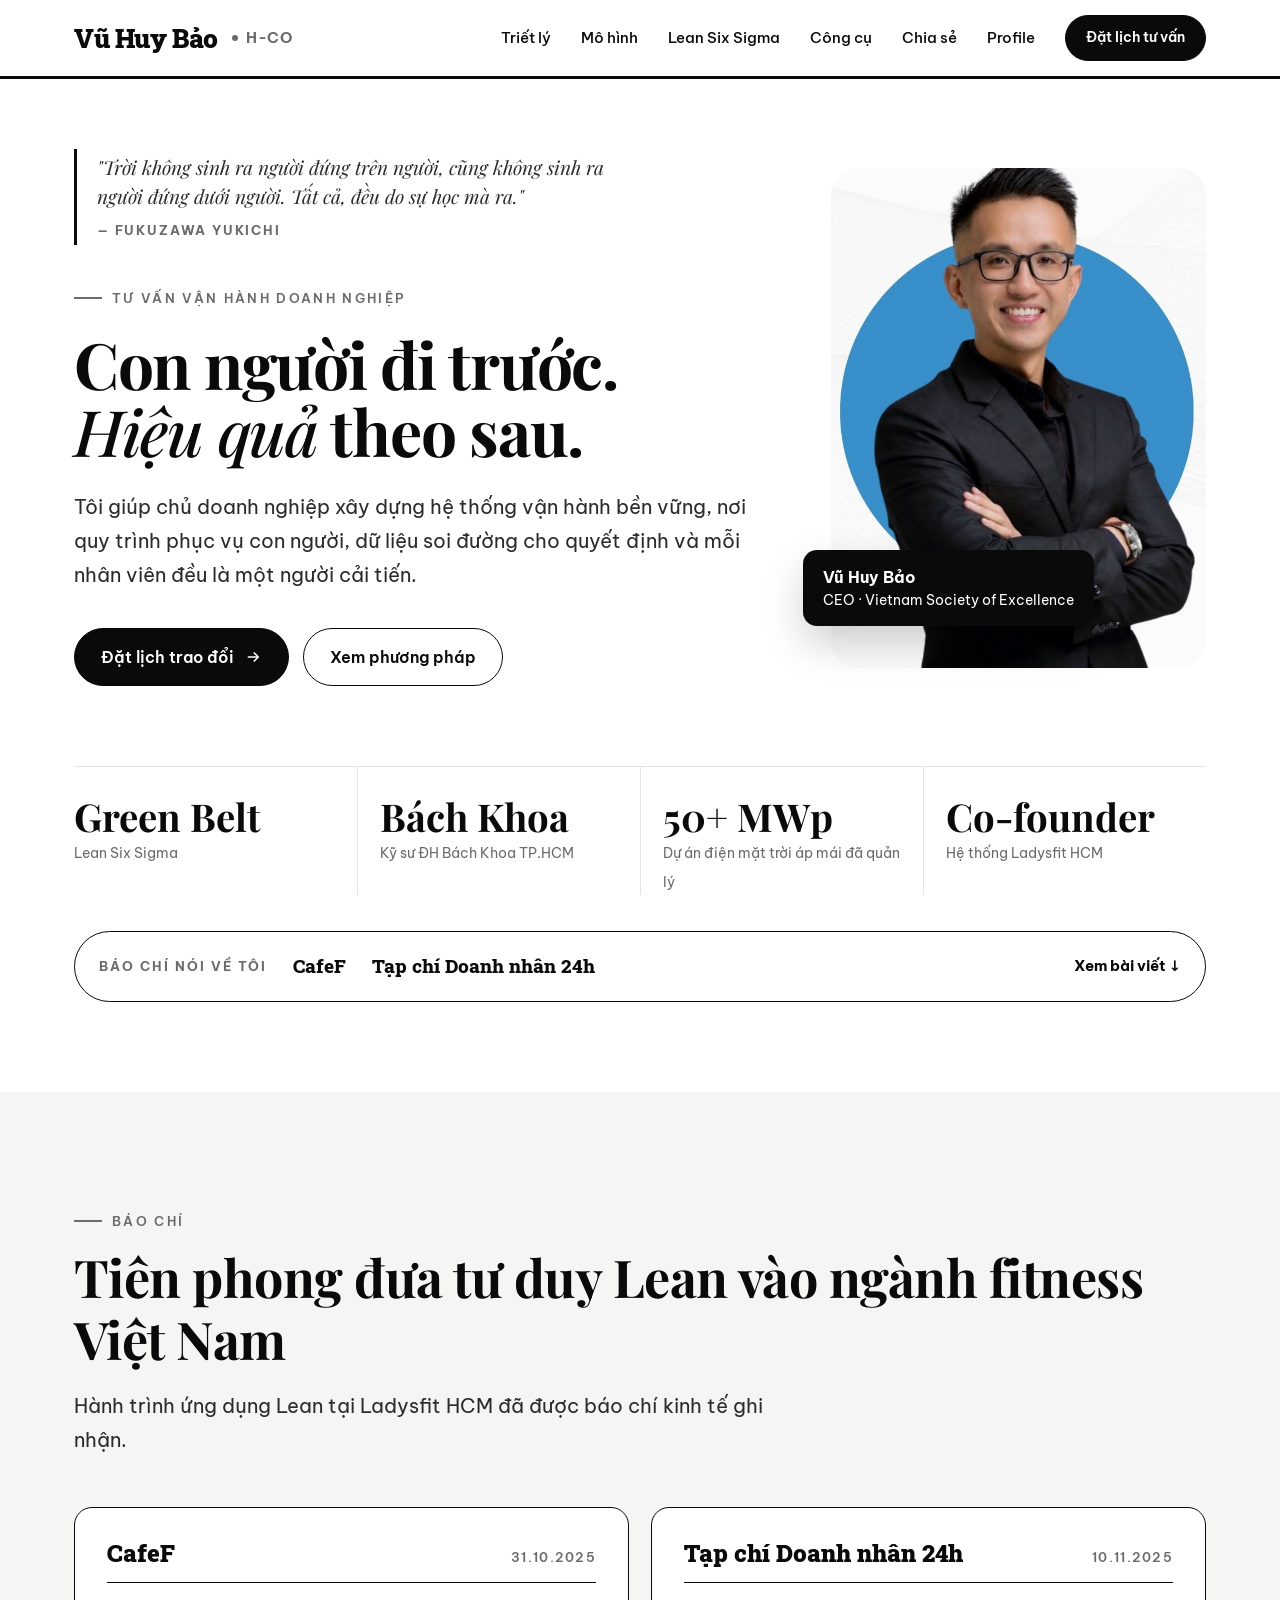
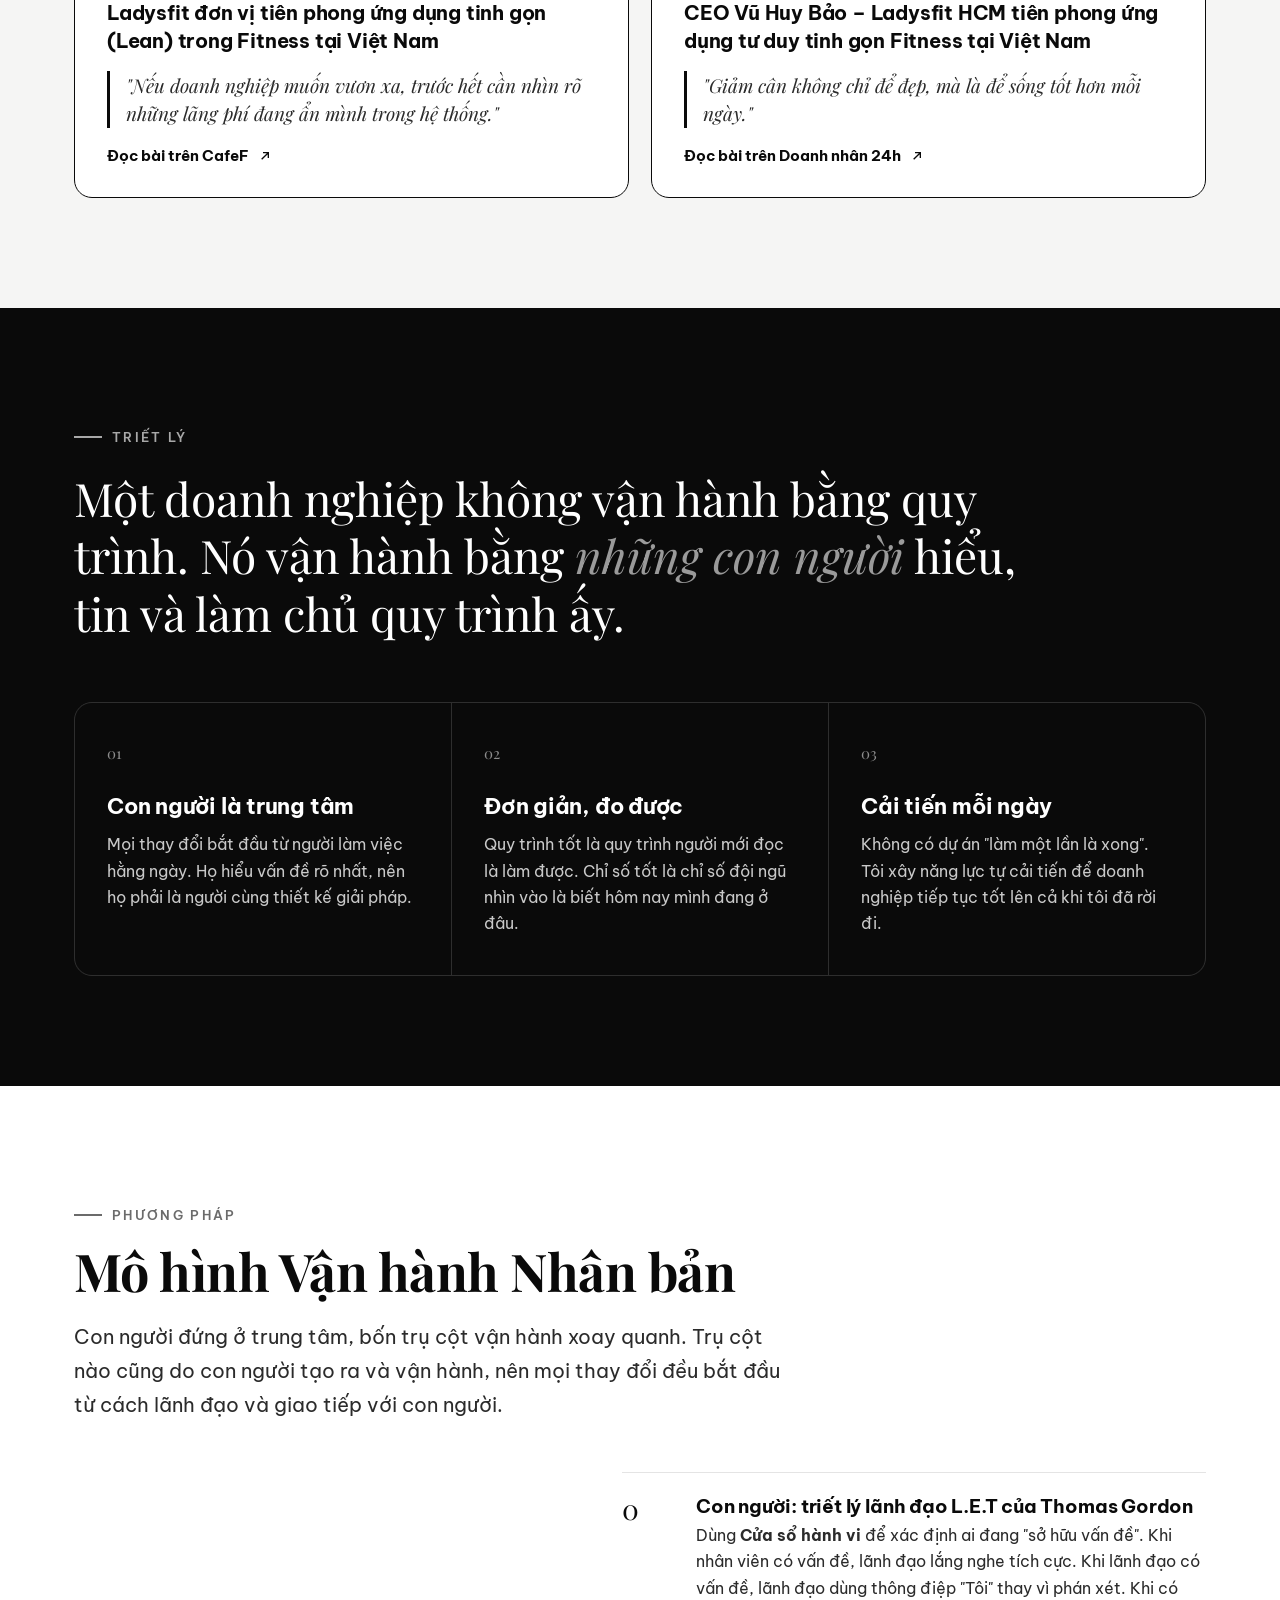
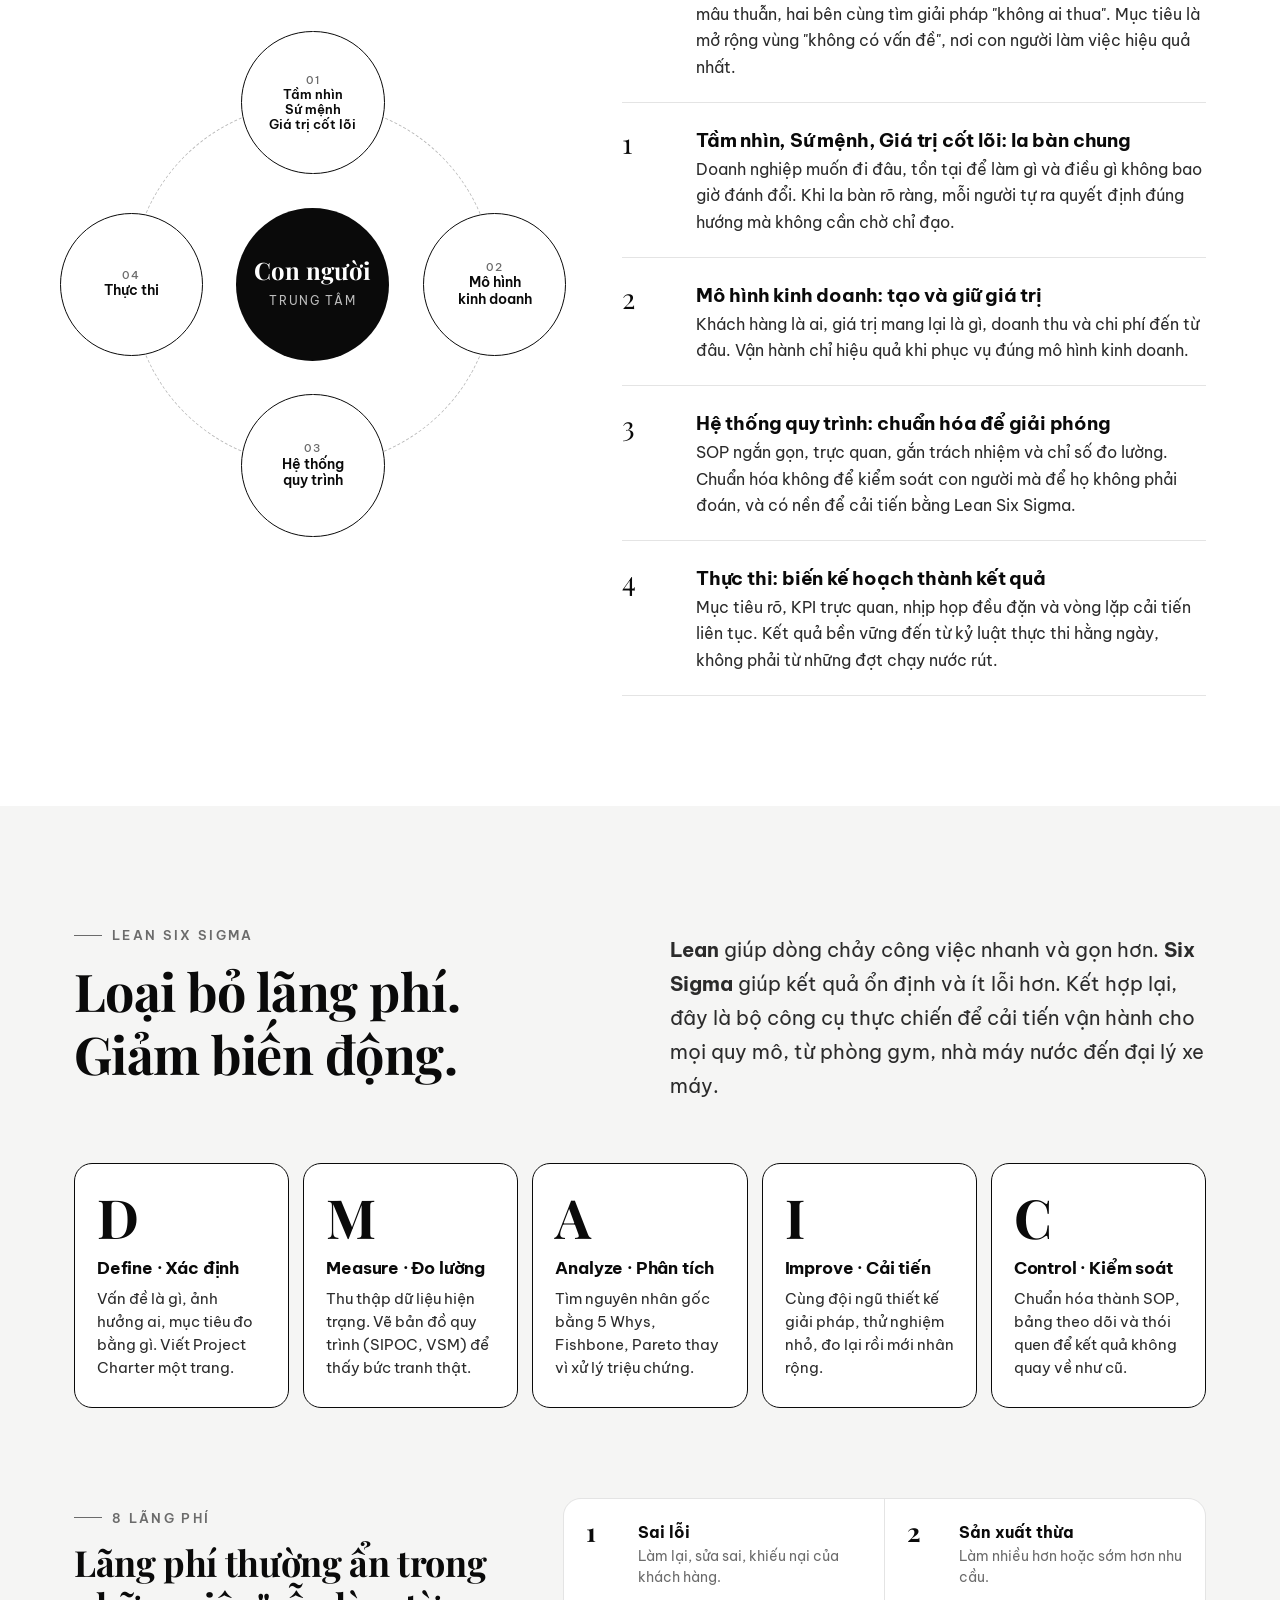
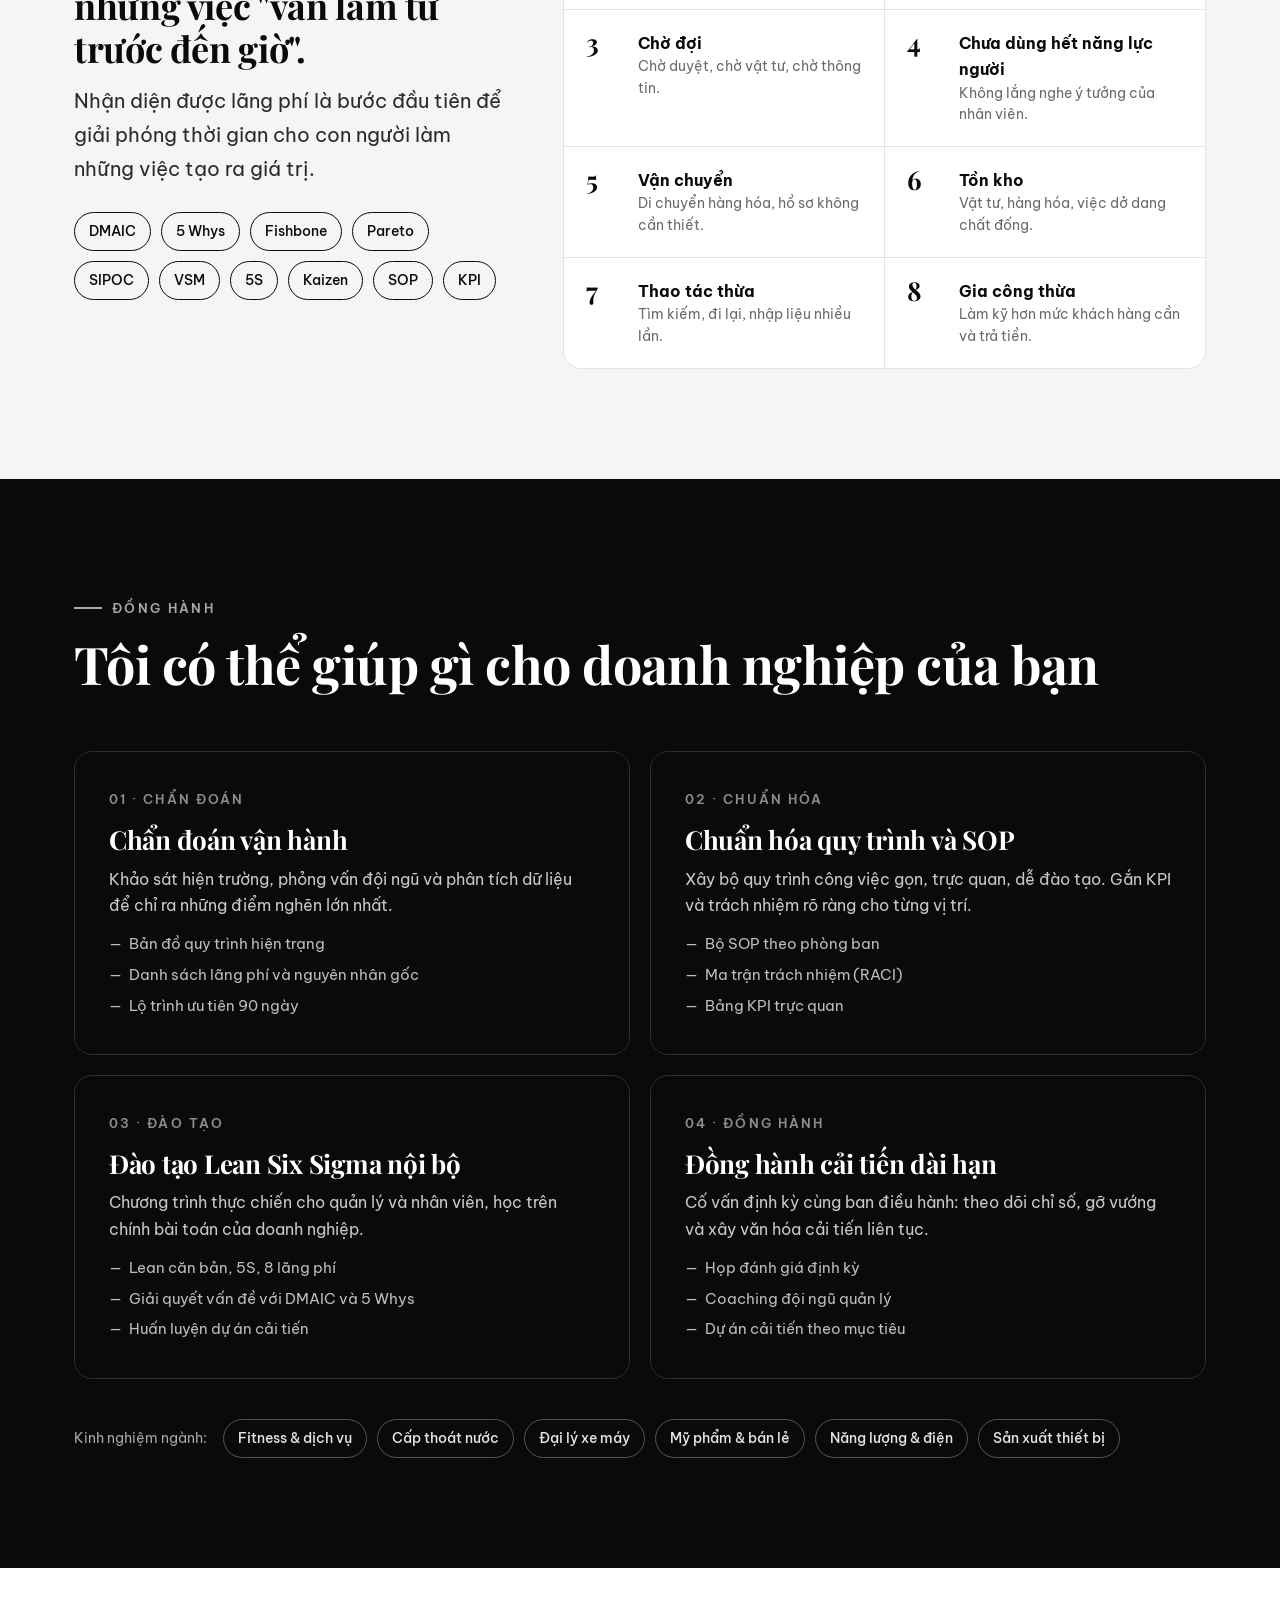
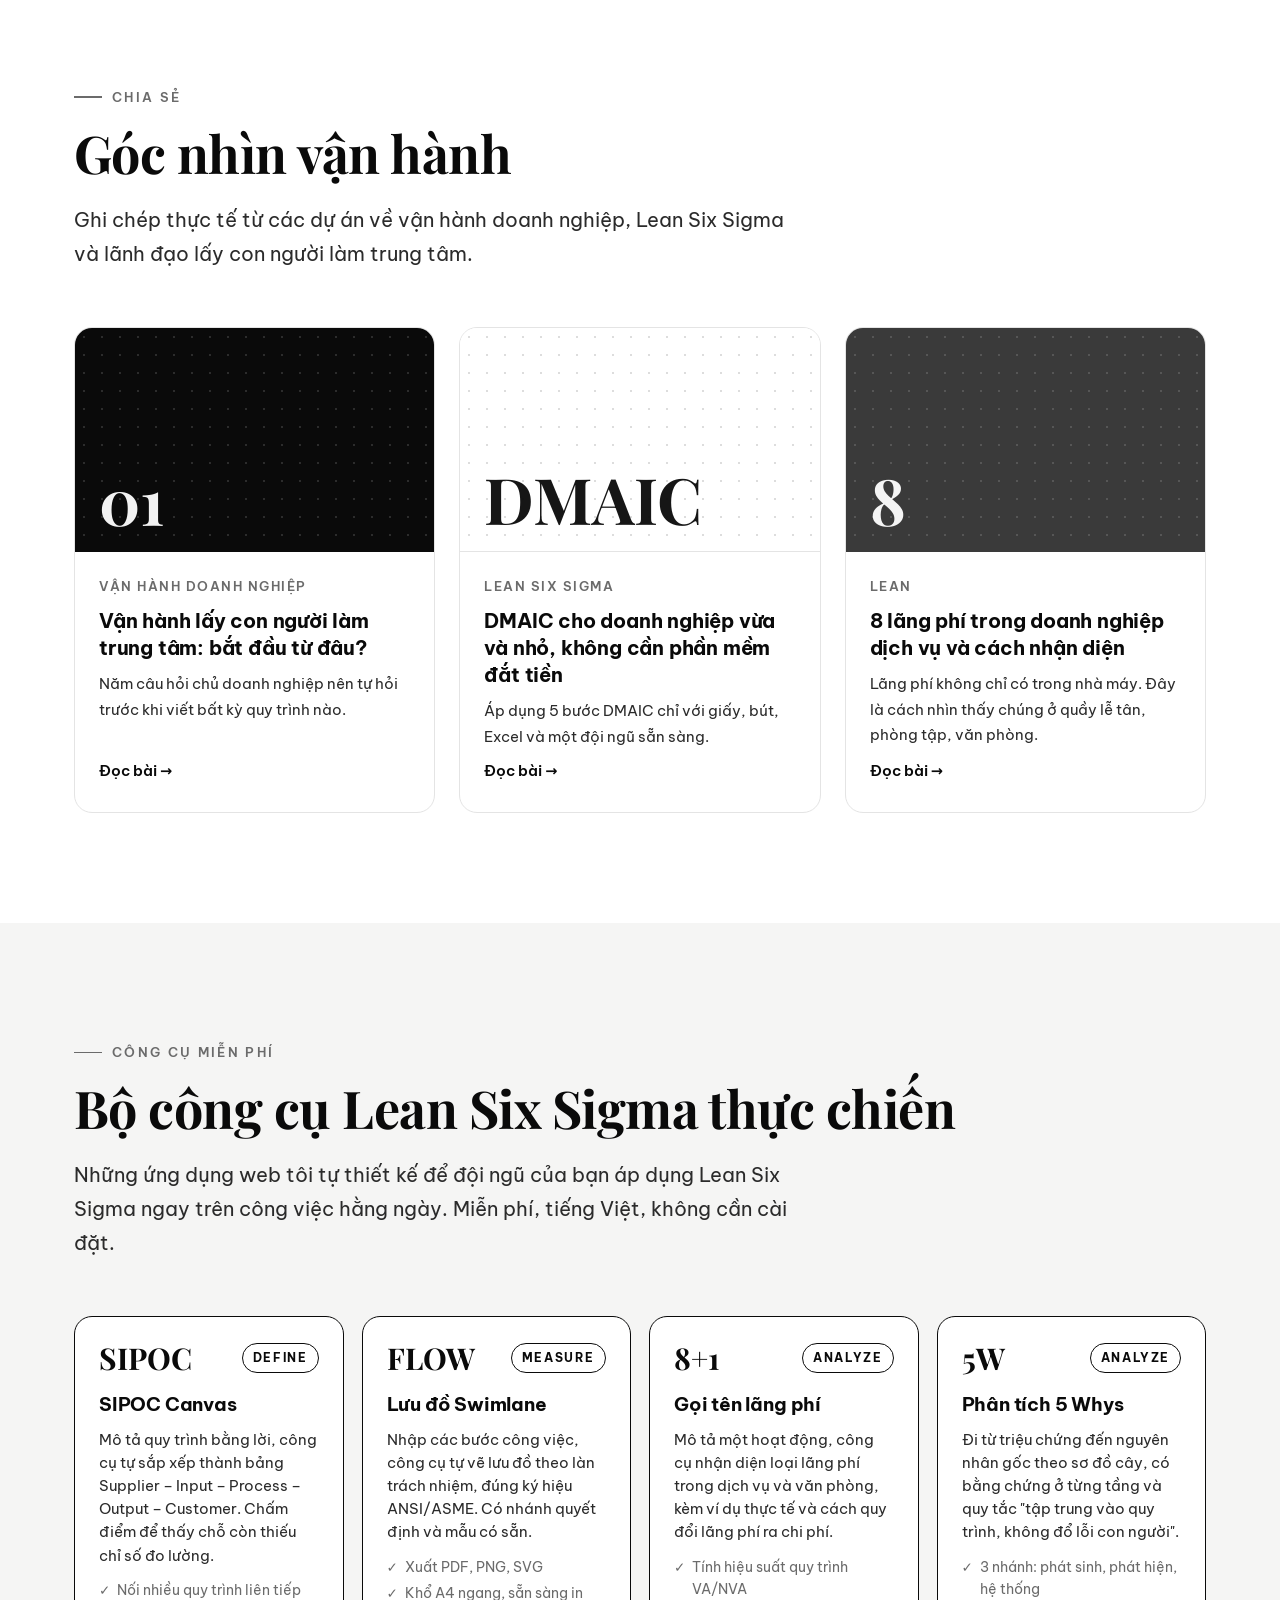
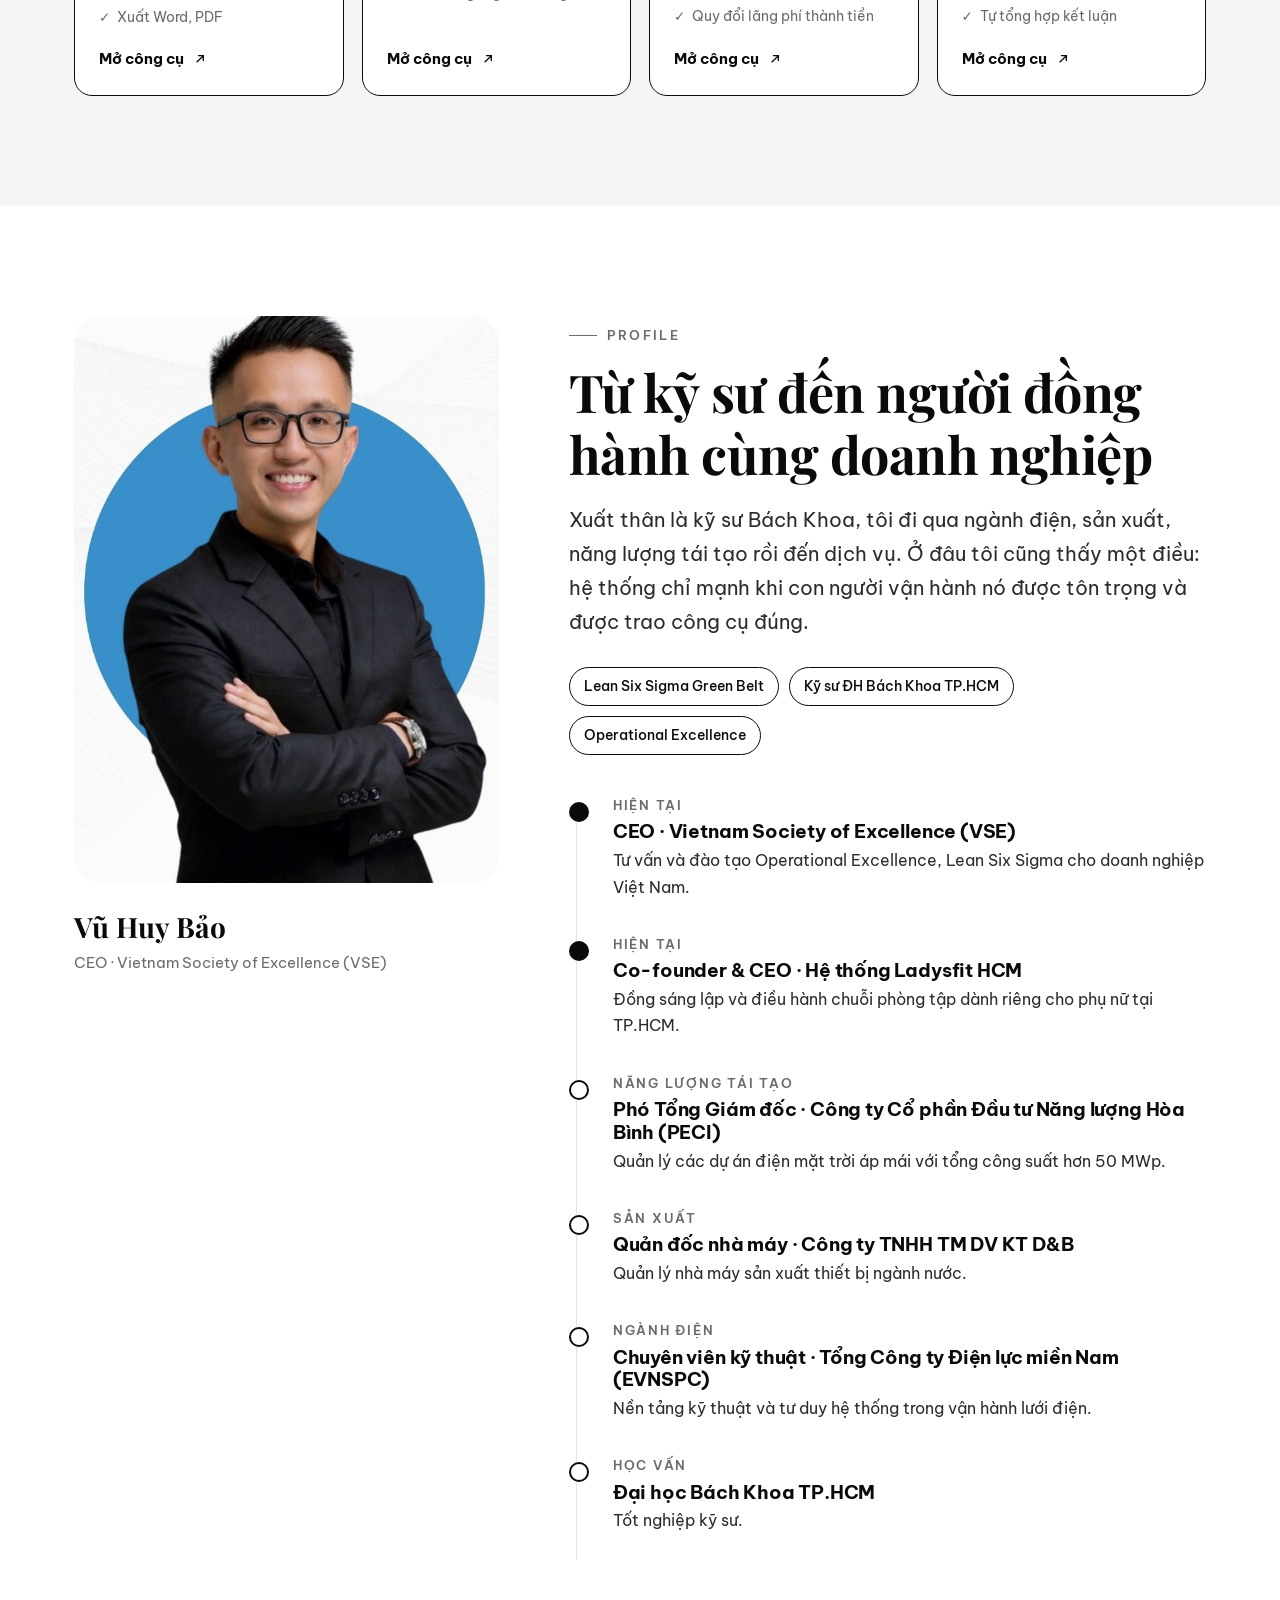
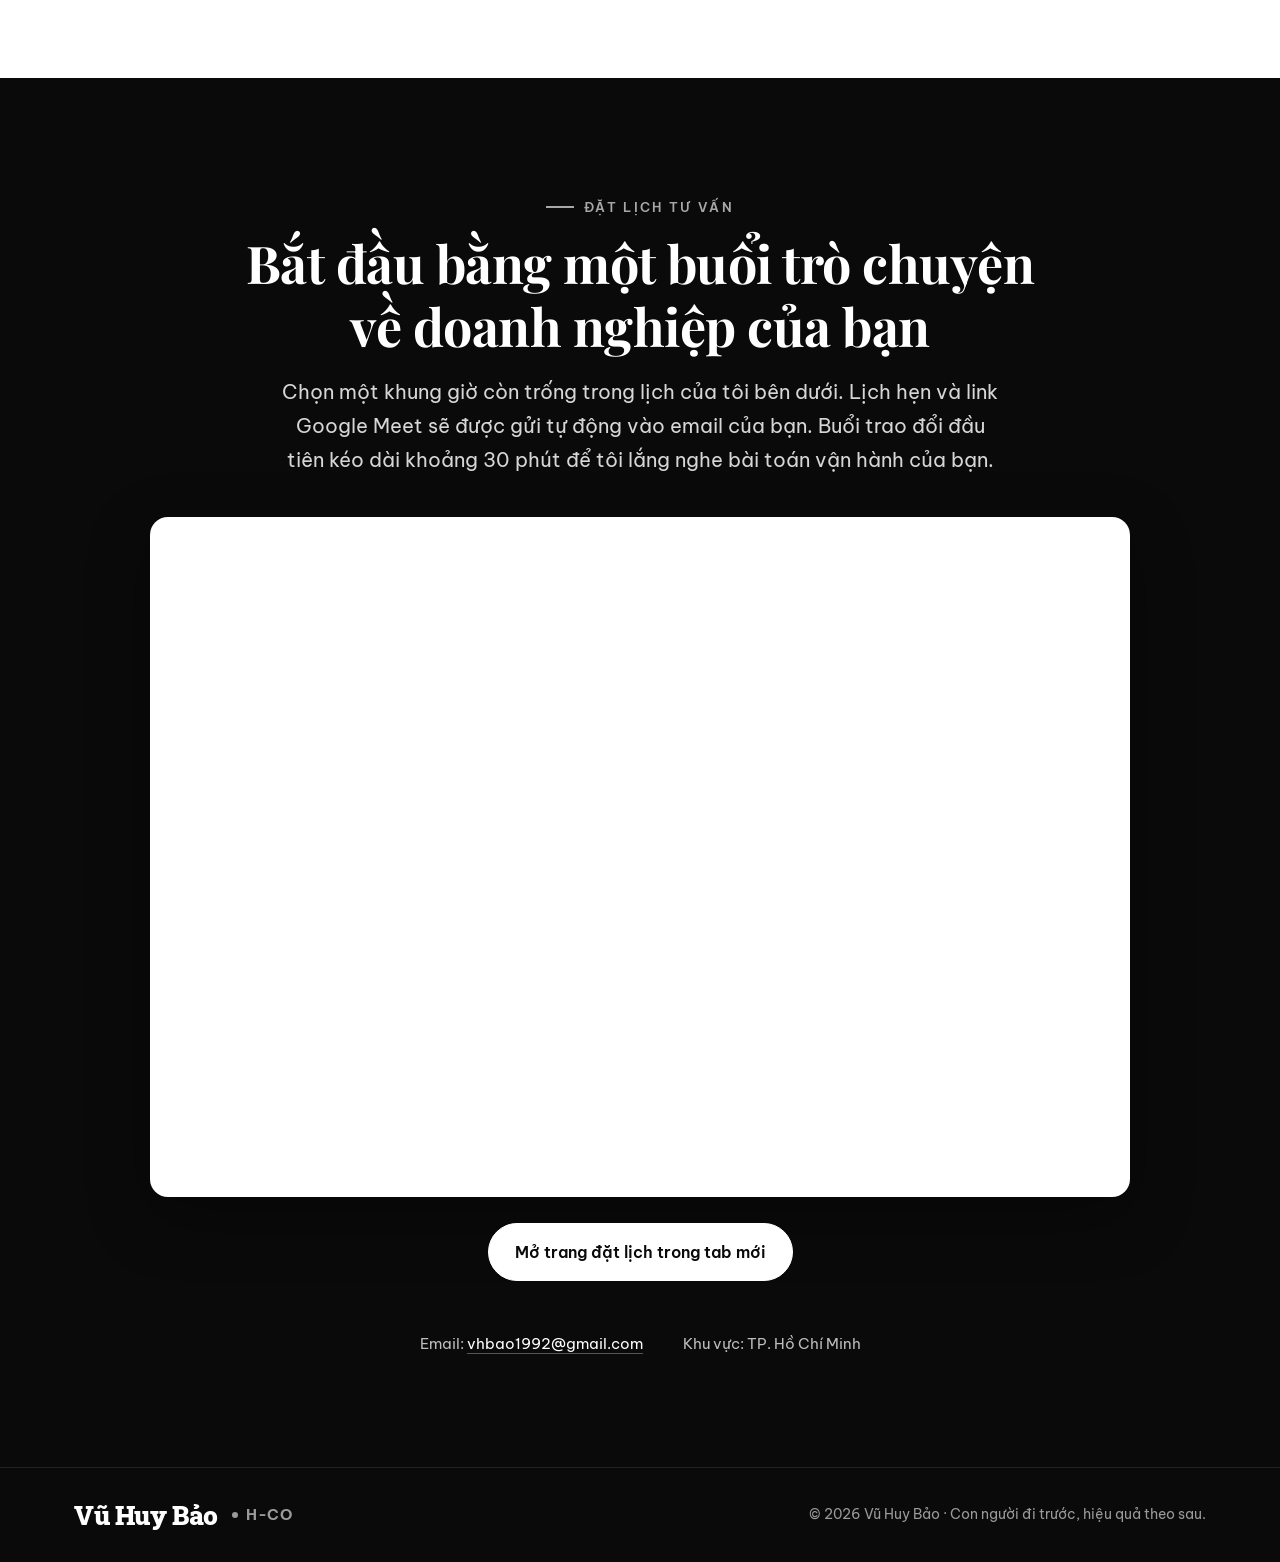
==== index.html @ 47271a7e "Add files via upload" ====
<!doctype html>
<html lang="vi">
<head>
<meta charset="utf-8">
<meta name="viewport" content="width=device-width, initial-scale=1">
<title>Vũ Huy Bảo · Tư vấn Vận hành Doanh nghiệp lấy Con người làm Trung tâm</title>
<meta name="description" content="Vũ Huy Bảo — chuyên gia tư vấn vận hành doanh nghiệp, Lean Six Sigma Green Belt, CEO Vietnam Society of Excellence. Vận hành lấy con người làm trung tâm.">
<link rel="canonical" href="https://vuhuybao.com/">
<meta property="og:type" content="website">
<meta property="og:title" content="Vũ Huy Bảo · Con người đi trước, hiệu quả theo sau">
<meta property="og:description" content="Tư vấn vận hành doanh nghiệp lấy con người làm trung tâm · Lean Six Sigma.">
<meta property="og:url" content="https://vuhuybao.com/">
<meta property="og:image" content="https://vuhuybao.com/assets/img/og-image.jpg">
<meta name="theme-color" content="#0a0a0a">
<link rel="icon" href="favicon.ico?v=3" sizes="any">
<link rel="icon" type="image/png" sizes="32x32" href="assets/img/favicon-32.png?v=3">
<link rel="apple-touch-icon" href="assets/img/apple-touch-icon.png">
<link rel="manifest" href="site.webmanifest">
<link rel="preconnect" href="https://fonts.googleapis.com">
<link rel="preconnect" href="https://fonts.gstatic.com" crossorigin>
<link href="https://fonts.googleapis.com/css2?family=Be+Vietnam+Pro:wght@400;500;600;700&family=Roboto+Slab:wght@800;900&family=Playfair+Display:ital,wght@0,500;0,700;1,500&display=swap" rel="stylesheet">
<link rel="stylesheet" href="assets/css/style.css?v=20260929b">
<script type="application/ld+json">
{"@context":"https://schema.org","@type":"Person","name":"Vũ Huy Bảo","url":"https://vuhuybao.com/","image":"https://vuhuybao.com/assets/img/portrait.jpg","jobTitle":"Chuyên gia tư vấn vận hành doanh nghiệp","worksFor":{"@type":"Organization","name":"Vietnam Society of Excellence"},"alumniOf":"Đại học Bách Khoa TP.HCM","address":{"@type":"PostalAddress","addressLocality":"TP. Hồ Chí Minh","addressCountry":"VN"}}
</script>
</head>
<body>

<header class="header" id="top">
  <div class="container nav">
    <a href="#top" class="brand" aria-label="Về đầu trang">
      <span class="wm">Vũ Huy Bảo</span><span class="wm-tag">H-CO</span>
    </a>
    <button class="burger" aria-label="Mở menu" aria-expanded="false"><span></span><span></span><span></span></button>
    <ul class="menu">
      <li><a href="#triet-ly">Triết lý</a></li>
      <li><a href="#mo-hinh">Mô hình</a></li>
      <li><a href="#lean-six-sigma">Lean Six Sigma</a></li>
      <li><a href="#cong-cu">Công cụ</a></li>
      <li><a href="#chia-se">Chia sẻ</a></li>
      <li><a href="#profile">Profile</a></li>
      <li><a href="#lien-he" class="btn btn-dark">Đặt lịch tư vấn</a></li>
    </ul>
  </div>
</header>

<main>
<!-- HERO -->
<section class="hero">
  <div class="container">
    <div class="hero-grid">
      <div class="reveal">
        <figure class="epigraph">
          <blockquote>"Trời không sinh ra người đứng trên người, cũng không sinh ra người đứng dưới người. Tất cả, đều do sự học mà ra."</blockquote>
          <figcaption>Fukuzawa Yukichi</figcaption>
        </figure>
        <span class="eyebrow">Tư vấn vận hành doanh nghiệp</span>
        <h1><span class="nw">Con người đi trước.</span><br><em>Hiệu quả</em> theo sau.</h1>
        <p class="lead">Tôi giúp chủ doanh nghiệp xây dựng hệ thống vận hành bền vững, nơi quy trình phục vụ con người, dữ liệu soi đường cho quyết định và mỗi nhân viên đều là một người cải tiến.</p>
        <div class="hero-cta">
          <a href="#lien-he" class="btn btn-dark">Đặt lịch trao đổi
            <svg width="16" height="16" viewBox="0 0 24 24" fill="none" stroke="currentColor" stroke-width="2"><path d="M5 12h14M13 6l6 6-6 6"/></svg></a>
          <a href="#mo-hinh" class="btn btn-ghost">Xem phương pháp</a>
        </div>
      </div>
      <div class="hero-photo reveal">
        <div class="frame"><img src="assets/img/portrait.jpg" alt="Chân dung Vũ Huy Bảo" width="666" height="887"></div>
        <div class="tag"><b>Vũ Huy Bảo</b>CEO · Vietnam Society of Excellence</div>
      </div>
    </div>
    <div class="stats reveal">
      <div class="stat"><b>Green Belt</b><span>Lean Six Sigma</span></div>
      <div class="stat"><b>Bách Khoa</b><span>Kỹ sư ĐH Bách Khoa TP.HCM</span></div>
      <div class="stat"><b>50+ MWp</b><span>Dự án điện mặt trời áp mái đã quản lý</span></div>
      <div class="stat"><b>Co-founder</b><span>Hệ thống Ladysfit HCM</span></div>
    </div>
    <a class="press-strip reveal" href="#bao-chi">
      <span class="ps-label">Báo chí nói về tôi</span>
      <span class="ps-name">CafeF</span>
      <span class="ps-name">Tạp chí Doanh nhân 24h</span>
      <span class="ps-go">Xem bài viết ↓</span>
    </a>
  </div>
</section>

<!-- PRESS -->
<section class="press" id="bao-chi">
  <div class="container">
    <span class="eyebrow reveal">Báo chí</span>
    <h2 class="title reveal">Tiên phong đưa tư duy Lean vào ngành fitness Việt Nam</h2>
    <p class="lead reveal">Hành trình ứng dụng Lean tại Ladysfit HCM đã được báo chí kinh tế ghi nhận.</p>
    <div class="press-grid">
      <a class="press-card reveal" href="https://cafef.vn/ladysfit-don-vi-tien-phong-ung-dung-tinh-gon-lean-trong-fitness-tai-viet-nam-188251030165052215.chn" target="_blank" rel="noopener">
        <div class="pc-head"><span class="pc-outlet">CafeF</span><span class="pc-date">31.10.2025</span></div>
        <h3>Ladysfit đơn vị tiên phong ứng dụng tinh gọn (Lean) trong Fitness tại Việt Nam</h3>
        <blockquote>"Nếu doanh nghiệp muốn vươn xa, trước hết cần nhìn rõ những lãng phí đang ẩn mình trong hệ thống."</blockquote>
        <span class="pc-go">Đọc bài trên CafeF <svg width="16" height="16" viewBox="0 0 24 24" fill="none" stroke="currentColor" stroke-width="2"><path d="M7 17L17 7M9 7h8v8"/></svg></span>
      </a>
      <a class="press-card reveal" href="https://tapchidoanhnhan24h.com/ceo-vu-huy-bao-ladysfit-hcm-tien-phong-ung-dung-tu-duy-tinh-gon-fitness-tai-viet-nam/" target="_blank" rel="noopener">
        <div class="pc-head"><span class="pc-outlet">Tạp chí Doanh nhân 24h</span><span class="pc-date">10.11.2025</span></div>
        <h3>CEO Vũ Huy Bảo – Ladysfit HCM tiên phong ứng dụng tư duy tinh gọn Fitness tại Việt Nam</h3>
        <blockquote>"Giảm cân không chỉ để đẹp, mà là để sống tốt hơn mỗi ngày."</blockquote>
        <span class="pc-go">Đọc bài trên Doanh nhân 24h <svg width="16" height="16" viewBox="0 0 24 24" fill="none" stroke="currentColor" stroke-width="2"><path d="M7 17L17 7M9 7h8v8"/></svg></span>
      </a>
    </div>
  </div>
</section>

<!-- PHILOSOPHY -->
<section class="section-dark" id="triet-ly">
  <div class="container">
    <span class="eyebrow reveal">Triết lý</span>
    <p class="quote reveal">Một doanh nghiệp không vận hành bằng quy trình. Nó vận hành bằng <em>những con người</em> hiểu, tin và làm chủ quy trình ấy.</p>
    <div class="pillars3">
      <div class="p reveal">
        <div class="num">01</div>
        <h3>Con người là trung tâm</h3>
        <p>Mọi thay đổi bắt đầu từ người làm việc hằng ngày. Họ hiểu vấn đề rõ nhất, nên họ phải là người cùng thiết kế giải pháp.</p>
      </div>
      <div class="p reveal">
        <div class="num">02</div>
        <h3>Đơn giản, đo được</h3>
        <p>Quy trình tốt là quy trình người mới đọc là làm được. Chỉ số tốt là chỉ số đội ngũ nhìn vào là biết hôm nay mình đang ở đâu.</p>
      </div>
      <div class="p reveal">
        <div class="num">03</div>
        <h3>Cải tiến mỗi ngày</h3>
        <p>Không có dự án "làm một lần là xong". Tôi xây năng lực tự cải tiến để doanh nghiệp tiếp tục tốt lên cả khi tôi đã rời đi.</p>
      </div>
    </div>
  </div>
</section>

<!-- MODEL -->
<section id="mo-hinh">
  <div class="container">
    <span class="eyebrow reveal">Phương pháp</span>
    <h2 class="title reveal">Mô hình Vận hành Nhân bản</h2>
    <p class="lead reveal">Con người đứng ở trung tâm, bốn trụ cột vận hành xoay quanh. Trụ cột nào cũng do con người tạo ra và vận hành, nên mọi thay đổi đều bắt đầu từ cách lãnh đạo và giao tiếp với con người.</p>
    <div class="model">
      <div class="model-diagram reveal" aria-hidden="true">
        <div class="ring"></div>
        <div class="core"><b>Con người</b><span>Trung tâm</span></div>
        <div class="node n1"><small>01</small>Tầm nhìn<br>Sứ mệnh<br>Giá trị cốt lõi</div>
        <div class="node n2"><small>02</small>Mô hình<br>kinh doanh</div>
        <div class="node n3"><small>03</small>Hệ thống<br>quy trình</div>
        <div class="node n4"><small>04</small>Thực thi</div>
      </div>
      <ul class="model-list">
        <li class="reveal"><span class="k">0</span><div><h3>Con người: triết lý lãnh đạo L.E.T của Thomas Gordon</h3><p>Dùng <b>Cửa sổ hành vi</b> để xác định ai đang "sở hữu vấn đề". Khi nhân viên có vấn đề, lãnh đạo lắng nghe tích cực. Khi lãnh đạo có vấn đề, lãnh đạo dùng thông điệp "Tôi" thay vì phán xét. Khi có mâu thuẫn, hai bên cùng tìm giải pháp "không ai thua". Mục tiêu là mở rộng vùng "không có vấn đề", nơi con người làm việc hiệu quả nhất.</p></div></li>
        <li class="reveal"><span class="k">1</span><div><h3>Tầm nhìn, Sứ mệnh, Giá trị cốt lõi: la bàn chung</h3><p>Doanh nghiệp muốn đi đâu, tồn tại để làm gì và điều gì không bao giờ đánh đổi. Khi la bàn rõ ràng, mỗi người tự ra quyết định đúng hướng mà không cần chờ chỉ đạo.</p></div></li>
        <li class="reveal"><span class="k">2</span><div><h3>Mô hình kinh doanh: tạo và giữ giá trị</h3><p>Khách hàng là ai, giá trị mang lại là gì, doanh thu và chi phí đến từ đâu. Vận hành chỉ hiệu quả khi phục vụ đúng mô hình kinh doanh.</p></div></li>
        <li class="reveal"><span class="k">3</span><div><h3>Hệ thống quy trình: chuẩn hóa để giải phóng</h3><p>SOP ngắn gọn, trực quan, gắn trách nhiệm và chỉ số đo lường. Chuẩn hóa không để kiểm soát con người mà để họ không phải đoán, và có nền để cải tiến bằng Lean Six Sigma.</p></div></li>
        <li class="reveal"><span class="k">4</span><div><h3>Thực thi: biến kế hoạch thành kết quả</h3><p>Mục tiêu rõ, KPI trực quan, nhịp họp đều đặn và vòng lặp cải tiến liên tục. Kết quả bền vững đến từ kỷ luật thực thi hằng ngày, không phải từ những đợt chạy nước rút.</p></div></li>
      </ul>
    </div>
  </div>
</section>

<!-- LEAN SIX SIGMA -->
<section class="section-soft" id="lean-six-sigma">
  <div class="container">
    <div class="lss-head">
      <div>
        <span class="eyebrow reveal">Lean Six Sigma</span>
        <h2 class="title reveal">Loại bỏ lãng phí.<br>Giảm biến động.</h2>
      </div>
      <p class="lead reveal"><b>Lean</b> giúp dòng chảy công việc nhanh và gọn hơn. <b>Six Sigma</b> giúp kết quả ổn định và ít lỗi hơn. Kết hợp lại, đây là bộ công cụ thực chiến để cải tiến vận hành cho mọi quy mô, từ phòng gym, nhà máy nước đến đại lý xe máy.</p>
    </div>

    <div class="dmaic">
      <div class="step reveal"><div class="letter">D</div><h3>Define · Xác định</h3><p>Vấn đề là gì, ảnh hưởng ai, mục tiêu đo bằng gì. Viết Project Charter một trang.</p></div>
      <div class="step reveal"><div class="letter">M</div><h3>Measure · Đo lường</h3><p>Thu thập dữ liệu hiện trạng. Vẽ bản đồ quy trình (SIPOC, VSM) để thấy bức tranh thật.</p></div>
      <div class="step reveal"><div class="letter">A</div><h3>Analyze · Phân tích</h3><p>Tìm nguyên nhân gốc bằng 5 Whys, Fishbone, Pareto thay vì xử lý triệu chứng.</p></div>
      <div class="step reveal"><div class="letter">I</div><h3>Improve · Cải tiến</h3><p>Cùng đội ngũ thiết kế giải pháp, thử nghiệm nhỏ, đo lại rồi mới nhân rộng.</p></div>
      <div class="step reveal"><div class="letter">C</div><h3>Control · Kiểm soát</h3><p>Chuẩn hóa thành SOP, bảng theo dõi và thói quen để kết quả không quay về như cũ.</p></div>
    </div>

    <div class="wastes-wrap">
      <div class="reveal">
        <span class="eyebrow">8 lãng phí</span>
        <h3 class="sub">Lãng phí thường ẩn trong những việc "vẫn làm từ trước đến giờ".</h3>
        <p class="lead">Nhận diện được lãng phí là bước đầu tiên để giải phóng thời gian cho con người làm những việc tạo ra giá trị.</p>
        <div class="tools">
          <span class="chip">DMAIC</span><span class="chip">5 Whys</span><span class="chip">Fishbone</span><span class="chip">Pareto</span><span class="chip">SIPOC</span><span class="chip">VSM</span><span class="chip">5S</span><span class="chip">Kaizen</span><span class="chip">SOP</span><span class="chip">KPI</span>
        </div>
      </div>
      <div class="wastes reveal">
        <div class="waste"><b>1</b><div><h4>Sai lỗi</h4><p>Làm lại, sửa sai, khiếu nại của khách hàng.</p></div></div>
        <div class="waste"><b>2</b><div><h4>Sản xuất thừa</h4><p>Làm nhiều hơn hoặc sớm hơn nhu cầu.</p></div></div>
        <div class="waste"><b>3</b><div><h4>Chờ đợi</h4><p>Chờ duyệt, chờ vật tư, chờ thông tin.</p></div></div>
        <div class="waste"><b>4</b><div><h4>Chưa dùng hết năng lực người</h4><p>Không lắng nghe ý tưởng của nhân viên.</p></div></div>
        <div class="waste"><b>5</b><div><h4>Vận chuyển</h4><p>Di chuyển hàng hóa, hồ sơ không cần thiết.</p></div></div>
        <div class="waste"><b>6</b><div><h4>Tồn kho</h4><p>Vật tư, hàng hóa, việc dở dang chất đống.</p></div></div>
        <div class="waste"><b>7</b><div><h4>Thao tác thừa</h4><p>Tìm kiếm, đi lại, nhập liệu nhiều lần.</p></div></div>
        <div class="waste"><b>8</b><div><h4>Gia công thừa</h4><p>Làm kỹ hơn mức khách hàng cần và trả tiền.</p></div></div>
      </div>
    </div>
  </div>
</section>

<!-- SERVICES -->
<section class="section-dark" id="dich-vu">
  <div class="container">
    <span class="eyebrow reveal">Đồng hành</span>
    <h2 class="title reveal">Tôi có thể giúp gì cho doanh nghiệp của bạn</h2>
    <div class="services">
      <div class="svc reveal">
        <div class="idx">01 · CHẨN ĐOÁN</div>
        <h3>Chẩn đoán vận hành</h3>
        <p>Khảo sát hiện trường, phỏng vấn đội ngũ và phân tích dữ liệu để chỉ ra những điểm nghẽn lớn nhất.</p>
        <ul><li>Bản đồ quy trình hiện trạng</li><li>Danh sách lãng phí và nguyên nhân gốc</li><li>Lộ trình ưu tiên 90 ngày</li></ul>
      </div>
      <div class="svc reveal">
        <div class="idx">02 · CHUẨN HÓA</div>
        <h3>Chuẩn hóa quy trình và SOP</h3>
        <p>Xây bộ quy trình công việc gọn, trực quan, dễ đào tạo. Gắn KPI và trách nhiệm rõ ràng cho từng vị trí.</p>
        <ul><li>Bộ SOP theo phòng ban</li><li>Ma trận trách nhiệm (RACI)</li><li>Bảng KPI trực quan</li></ul>
      </div>
      <div class="svc reveal">
        <div class="idx">03 · ĐÀO TẠO</div>
        <h3>Đào tạo Lean Six Sigma nội bộ</h3>
        <p>Chương trình thực chiến cho quản lý và nhân viên, học trên chính bài toán của doanh nghiệp.</p>
        <ul><li>Lean căn bản, 5S, 8 lãng phí</li><li>Giải quyết vấn đề với DMAIC và 5 Whys</li><li>Huấn luyện dự án cải tiến</li></ul>
      </div>
      <div class="svc reveal">
        <div class="idx">04 · ĐỒNG HÀNH</div>
        <h3>Đồng hành cải tiến dài hạn</h3>
        <p>Cố vấn định kỳ cùng ban điều hành: theo dõi chỉ số, gỡ vướng và xây văn hóa cải tiến liên tục.</p>
        <ul><li>Họp đánh giá định kỳ</li><li>Coaching đội ngũ quản lý</li><li>Dự án cải tiến theo mục tiêu</li></ul>
      </div>
    </div>
    <div class="industries reveal">
      <span class="label">Kinh nghiệm ngành:</span>
      <span class="chip">Fitness &amp; dịch vụ</span><span class="chip">Cấp thoát nước</span><span class="chip">Đại lý xe máy</span><span class="chip">Mỹ phẩm &amp; bán lẻ</span><span class="chip">Năng lượng &amp; điện</span><span class="chip">Sản xuất thiết bị</span>
    </div>
  </div>
</section>

<!-- ARTICLES -->
<section id="chia-se">
  <div class="container">
    <span class="eyebrow reveal">Chia sẻ</span>
    <h2 class="title reveal">Góc nhìn vận hành</h2>
    <p class="lead reveal">Ghi chép thực tế từ các dự án về vận hành doanh nghiệp, Lean Six Sigma và lãnh đạo lấy con người làm trung tâm.</p>
    <div class="articles">
      <a class="card reveal" href="bai-viet/van-hanh-lay-con-nguoi-lam-trung-tam.html">
        <div class="cover"><div class="pattern"></div><span class="big">01</span></div>
        <div class="body"><span class="meta">Vận hành doanh nghiệp</span><h3>Vận hành lấy con người làm trung tâm: bắt đầu từ đâu?</h3><p>Năm câu hỏi chủ doanh nghiệp nên tự hỏi trước khi viết bất kỳ quy trình nào.</p><span class="more">Đọc bài →</span></div>
      </a>
      <a class="card reveal" href="bai-viet/dmaic-cho-doanh-nghiep-vua-va-nho.html">
        <div class="cover alt"><div class="pattern"></div><span class="big">DMAIC</span></div>
        <div class="body"><span class="meta">Lean Six Sigma</span><h3>DMAIC cho doanh nghiệp vừa và nhỏ, không cần phần mềm đắt tiền</h3><p>Áp dụng 5 bước DMAIC chỉ với giấy, bút, Excel và một đội ngũ sẵn sàng.</p><span class="more">Đọc bài →</span></div>
      </a>
      <a class="card reveal" href="bai-viet/8-lang-phi-trong-doanh-nghiep-dich-vu.html">
        <div class="cover mid"><div class="pattern"></div><span class="big">8</span></div>
        <div class="body"><span class="meta">Lean</span><h3>8 lãng phí trong doanh nghiệp dịch vụ và cách nhận diện</h3><p>Lãng phí không chỉ có trong nhà máy. Đây là cách nhìn thấy chúng ở quầy lễ tân, phòng tập, văn phòng.</p><span class="more">Đọc bài →</span></div>
      </a>
    </div>
  </div>
</section>

<!-- TOOLS -->
<section class="section-soft" id="cong-cu">
  <div class="container">
    <span class="eyebrow reveal">Công cụ miễn phí</span>
    <h2 class="title reveal">Bộ công cụ Lean Six Sigma thực chiến</h2>
    <p class="lead reveal">Những ứng dụng web tôi tự thiết kế để đội ngũ của bạn áp dụng Lean Six Sigma ngay trên công việc hằng ngày. Miễn phí, tiếng Việt, không cần cài đặt.</p>
    <div class="tools-grid">
      <a class="tool reveal" href="https://sipoctool.netlify.app/" target="_blank" rel="noopener">
        <div class="tool-top"><span class="tool-code">SIPOC</span><span class="tool-phase">Define</span></div>
        <h3>SIPOC Canvas</h3>
        <p>Mô tả quy trình bằng lời, công cụ tự sắp xếp thành bảng Supplier – Input – Process – Output – Customer. Chấm điểm để thấy chỗ còn thiếu chỉ số đo lường.</p>
        <ul><li>Nối nhiều quy trình liên tiếp</li><li>Xuất Word, PDF</li></ul>
        <span class="tool-go">Mở công cụ <svg width="16" height="16" viewBox="0 0 24 24" fill="none" stroke="currentColor" stroke-width="2"><path d="M7 17L17 7M9 7h8v8"/></svg></span>
      </a>
      <a class="tool reveal" href="https://ladysfitprocessbuilder.netlify.app/" target="_blank" rel="noopener">
        <div class="tool-top"><span class="tool-code">FLOW</span><span class="tool-phase">Measure</span></div>
        <h3>Lưu đồ Swimlane</h3>
        <p>Nhập các bước công việc, công cụ tự vẽ lưu đồ theo làn trách nhiệm, đúng ký hiệu ANSI/ASME. Có nhánh quyết định và mẫu có sẵn.</p>
        <ul><li>Xuất PDF, PNG, SVG</li><li>Khổ A4 ngang, sẵn sàng in</li></ul>
        <span class="tool-go">Mở công cụ <svg width="16" height="16" viewBox="0 0 24 24" fill="none" stroke="currentColor" stroke-width="2"><path d="M7 17L17 7M9 7h8v8"/></svg></span>
      </a>
      <a class="tool reveal" href="https://8wastesdefine.netlify.app/" target="_blank" rel="noopener">
        <div class="tool-top"><span class="tool-code">8+1</span><span class="tool-phase">Analyze</span></div>
        <h3>Gọi tên lãng phí</h3>
        <p>Mô tả một hoạt động, công cụ nhận diện loại lãng phí trong dịch vụ và văn phòng, kèm ví dụ thực tế và cách quy đổi lãng phí ra chi phí.</p>
        <ul><li>Tính hiệu suất quy trình VA/NVA</li><li>Quy đổi lãng phí thành tiền</li></ul>
        <span class="tool-go">Mở công cụ <svg width="16" height="16" viewBox="0 0 24 24" fill="none" stroke="currentColor" stroke-width="2"><path d="M7 17L17 7M9 7h8v8"/></svg></span>
      </a>
      <a class="tool reveal" href="https://rootcause5whys.netlify.app/" target="_blank" rel="noopener">
        <div class="tool-top"><span class="tool-code">5W</span><span class="tool-phase">Analyze</span></div>
        <h3>Phân tích 5 Whys</h3>
        <p>Đi từ triệu chứng đến nguyên nhân gốc theo sơ đồ cây, có bằng chứng ở từng tầng và quy tắc "tập trung vào quy trình, không đổ lỗi con người".</p>
        <ul><li>3 nhánh: phát sinh, phát hiện, hệ thống</li><li>Tự tổng hợp kết luận</li></ul>
        <span class="tool-go">Mở công cụ <svg width="16" height="16" viewBox="0 0 24 24" fill="none" stroke="currentColor" stroke-width="2"><path d="M7 17L17 7M9 7h8v8"/></svg></span>
      </a>
    </div>
  </div>
</section>

<!-- PROFILE -->
<section id="profile">
  <div class="container profile">
    <div class="profile-photo reveal">
      <div class="frame"><img src="assets/img/portrait.jpg" alt="Vũ Huy Bảo" loading="lazy" width="666" height="887"></div>
      <div class="name">Vũ Huy Bảo</div>
      <div class="role">CEO · Vietnam Society of Excellence (VSE)</div>
    </div>
    <div>
      <span class="eyebrow reveal">Profile</span>
      <h2 class="title reveal">Từ kỹ sư đến người đồng hành cùng doanh nghiệp</h2>
      <p class="lead reveal">Xuất thân là kỹ sư Bách Khoa, tôi đi qua ngành điện, sản xuất, năng lượng tái tạo rồi đến dịch vụ. Ở đâu tôi cũng thấy một điều: hệ thống chỉ mạnh khi con người vận hành nó được tôn trọng và được trao công cụ đúng.</p>
      <div class="creds reveal">
        <span class="chip">Lean Six Sigma Green Belt</span>
        <span class="chip">Kỹ sư ĐH Bách Khoa TP.HCM</span>
        <span class="chip">Operational Excellence</span>
      </div>
      <ul class="timeline">
        <li class="now reveal"><div class="when">Hiện tại</div><h3>CEO · Vietnam Society of Excellence (VSE)</h3><p>Tư vấn và đào tạo Operational Excellence, Lean Six Sigma cho doanh nghiệp Việt Nam.</p></li>
        <li class="now reveal"><div class="when">Hiện tại</div><h3>Co-founder &amp; CEO · Hệ thống Ladysfit HCM</h3><p>Đồng sáng lập và điều hành chuỗi phòng tập dành riêng cho phụ nữ tại TP.HCM.</p></li>
        <li class="reveal"><div class="when">Năng lượng tái tạo</div><h3>Phó Tổng Giám đốc · Công ty Cổ phần Đầu tư Năng lượng Hòa Bình (PECI)</h3><p>Quản lý các dự án điện mặt trời áp mái với tổng công suất hơn 50 MWp.</p></li>
        <li class="reveal"><div class="when">Sản xuất</div><h3>Quản đốc nhà máy · Công ty TNHH TM DV KT D&amp;B</h3><p>Quản lý nhà máy sản xuất thiết bị ngành nước.</p></li>
        <li class="reveal"><div class="when">Ngành điện</div><h3>Chuyên viên kỹ thuật · Tổng Công ty Điện lực miền Nam (EVNSPC)</h3><p>Nền tảng kỹ thuật và tư duy hệ thống trong vận hành lưới điện.</p></li>
        <li class="reveal"><div class="when">Học vấn</div><h3>Đại học Bách Khoa TP.HCM</h3><p>Tốt nghiệp kỹ sư.</p></li>
      </ul>
    </div>
  </div>
</section>

<!-- CONTACT / BOOKING -->
<section class="section-dark contact" id="lien-he">
  <div class="container">
    <span class="eyebrow reveal">Đặt lịch tư vấn</span>
    <h2 class="title reveal">Bắt đầu bằng một buổi trò chuyện về doanh nghiệp của bạn</h2>
    <p class="lead reveal">Chọn một khung giờ còn trống trong lịch của tôi bên dưới. Lịch hẹn và link Google Meet sẽ được gửi tự động vào email của bạn. Buổi trao đổi đầu tiên kéo dài khoảng 30 phút để tôi lắng nghe bài toán vận hành của bạn.</p>
    <!-- ĐẶT LỊCH: dán link trang đặt lịch Google Calendar của anh vào data-url bên dưới -->
    <div id="booking" class="booking reveal" data-url="https://calendar.app.google/diWMVeTXsTv7qzdZ8">
      <div class="booking-frame"></div>
      <div class="contact-cta">
        <a class="btn btn-light js-book" href="https://calendar.google.com/calendar/render?action=TEMPLATE&amp;text=T%C6%B0+v%E1%BA%A5n+v%E1%BA%ADn+h%C3%A0nh+doanh+nghi%E1%BB%87p+%C2%B7+V%C5%A9+Huy+B%E1%BA%A3o&amp;details=Bu%E1%BB%95i+trao+%C4%91%E1%BB%95i+30+ph%C3%BAt+v%E1%BB%81+b%C3%A0i+to%C3%A1n+v%E1%BA%ADn+h%C3%A0nh+doanh+nghi%E1%BB%87p.%0AVui+l%C3%B2ng+ghi+ng%E1%BA%AFn+g%E1%BB%8Dn+v%E1%BA%A5n+%C4%91%E1%BB%81+b%E1%BA%A1n+%C4%91ang+g%E1%BA%B7p.&amp;add=vhbao1992%40gmail.com&amp;location=Google+Meet" target="_blank" rel="noopener">Đặt lịch tư vấn</a>
      </div>
    </div>
    <div class="contact-info reveal">
      <span>Email: <a href="https://mail.google.com/mail/?view=cm&amp;fs=1&amp;to=vhbao1992@gmail.com&amp;su=%C4%90%E1%BA%B7t%20l%E1%BB%8Bch%20t%C6%B0%20v%E1%BA%A5n%20v%E1%BA%ADn%20h%C3%A0nh" target="_blank" rel="noopener">vhbao1992@gmail.com</a></span>
      <span>Khu vực: TP. Hồ Chí Minh</span>
    </div>
  </div>
</section>
</main>

<footer class="footer">
  <div class="container row">
    <a href="#top" class="brand"><span class="wm">Vũ Huy Bảo</span><span class="wm-tag">H-CO</span></a>
    <span>© <span id="y">2026</span> Vũ Huy Bảo · Con người đi trước, hiệu quả theo sau.</span>
  </div>
</footer>

<script src="assets/js/main.js?v=20260929b"></script>
</body>
</html>
---- assets/css/style.css ----
/* ==========================================================
   vuhuybao.com — Black & White, human-centered
   ========================================================== */
:root{
  --ink:#0a0a0a;
  --ink-2:#2b2b2b;
  --muted:#6b6b6b;
  --line:#e4e4e4;
  --paper:#ffffff;
  --paper-2:#f5f5f4;
  --max:1180px;
  --r:18px;
  --serif:"Playfair Display", Georgia, "Times New Roman", serif;
  --sans:"Be Vietnam Pro", system-ui, -apple-system, "Segoe UI", Roboto, sans-serif;
}
*{box-sizing:border-box;margin:0;padding:0}
html{scroll-behavior:smooth;-webkit-text-size-adjust:100%}
body{font-family:var(--sans);color:var(--ink);background:var(--paper);line-height:1.7;font-size:17px;overflow-x:hidden}
img{max-width:100%;display:block}
a{color:inherit;text-decoration:none}
.container{width:100%;max-width:var(--max);margin:0 auto;padding:0 24px}
.eyebrow{display:inline-flex;align-items:center;gap:10px;font-size:13px;letter-spacing:.18em;text-transform:uppercase;font-weight:600;color:var(--muted)}
.eyebrow::before{content:"";width:28px;height:1.5px;background:currentColor}
h1,h2,h3{line-height:1.2;font-weight:700;letter-spacing:-.01em}
h2.title{font-family:var(--serif);font-size:clamp(32px,4.4vw,52px);margin:14px 0 18px}
.lead{font-size:clamp(17px,1.6vw,20px);color:var(--ink-2);max-width:720px}
section{padding:110px 0}
.section-dark{background:var(--ink);color:#fff}
.section-dark .eyebrow{color:#a8a8a8}
.section-dark .lead{color:#d6d6d6}
.section-soft{background:var(--paper-2)}

/* Buttons */
.btn{display:inline-flex;align-items:center;gap:10px;padding:15px 26px;border-radius:999px;font-weight:600;font-size:15.5px;border:1.5px solid var(--ink);transition:.25s ease;cursor:pointer}
.btn-dark{background:var(--ink);color:#fff}
.btn-dark:hover{background:#fff;color:var(--ink)}
.btn-ghost{background:transparent;color:var(--ink)}
.btn-ghost:hover{background:var(--ink);color:#fff}
.section-dark .btn-light{background:#fff;color:var(--ink);border-color:#fff}
.section-dark .btn-light:hover{background:transparent;color:#fff}
.btn svg{width:18px;height:18px}

/* Header */
.header{position:sticky;top:0;z-index:50;background:rgba(255,255,255,.88);backdrop-filter:saturate(180%) blur(14px);-webkit-backdrop-filter:saturate(180%) blur(14px);border-bottom:1px solid transparent;transition:.3s}
.header.scrolled{border-bottom-color:var(--line)}
.nav{display:flex;align-items:center;justify-content:space-between;height:76px}
.brand{display:flex;align-items:center;gap:12px;font-weight:700;letter-spacing:.06em;font-size:15px}
.brand img{width:40px;height:40px}
.brand small{display:block;font-weight:500;letter-spacing:.02em;color:var(--muted);font-size:12px}
.menu{display:flex;align-items:center;gap:30px;list-style:none;font-size:15px;font-weight:500}
.menu a{position:relative;padding:6px 0}
.menu a:not(.btn)::after{content:"";position:absolute;left:0;bottom:0;width:0;height:1.5px;background:var(--ink);transition:.25s}
.menu a:not(.btn):hover::after{width:100%}
.menu .btn{padding:10px 20px;font-size:14px}
.burger{display:none;background:none;border:0;width:44px;height:44px;cursor:pointer}
.burger span{display:block;width:24px;height:2px;background:var(--ink);margin:5px auto;transition:.3s}

/* Hero */
.hero{padding:70px 0 90px;position:relative}
.hero-grid{display:grid;grid-template-columns:1.3fr .7fr;gap:60px;align-items:center}
.hero h1{font-family:var(--serif);font-size:clamp(40px,5vw,66px);line-height:1.04;margin:22px 0 26px;letter-spacing:-.02em}
.hero h1 .nw{white-space:nowrap}
@media (max-width:620px){.hero h1 .nw{white-space:normal}}
.hero h1 em{font-style:italic;font-weight:500}
.hero .lead{margin-bottom:36px}
.hero-cta{display:flex;flex-wrap:wrap;gap:14px}
.hero-photo{position:relative}
.hero-photo .frame{position:relative;border-radius:28px;overflow:hidden;background:var(--paper-2);aspect-ratio:3/4}
.hero-photo img{width:100%;height:100%;object-fit:cover;object-position:top}
.hero-photo .tag{position:absolute;left:-28px;bottom:42px;background:var(--ink);color:#fff;padding:16px 20px;border-radius:14px;font-size:14px;line-height:1.45;box-shadow:0 18px 40px rgba(0,0,0,.18)}
.hero-photo .tag b{display:block;font-size:16px}
.stats{display:grid;grid-template-columns:repeat(4,1fr);gap:0;border-top:1px solid var(--line);margin-top:80px}
.stat{padding:28px 22px 0 0}
.stat+.stat{padding-left:22px;border-left:1px solid var(--line)}
.stat b{display:block;font-family:var(--serif);font-size:clamp(28px,3vw,40px);line-height:1.1}
.stat span{font-size:14px;color:var(--muted)}

/* Philosophy */
.quote{font-family:var(--serif);font-size:clamp(28px,3.6vw,46px);line-height:1.25;max-width:960px;margin:22px 0 60px}
.quote em{font-style:italic;color:#9a9a9a}
.pillars3{display:grid;grid-template-columns:repeat(3,1fr);gap:1px;background:#2e2e2e;border:1px solid #2e2e2e;border-radius:var(--r);overflow:hidden}
.pillars3 .p{background:var(--ink);padding:38px 32px}
.pillars3 .num{font-family:var(--serif);font-size:15px;color:#8d8d8d;margin-bottom:26px}
.pillars3 h3{font-size:22px;margin-bottom:12px}
.pillars3 p{color:#c9c9c9;font-size:15.5px}

/* Model */
.model{display:grid;grid-template-columns:.9fr 1.1fr;gap:70px;align-items:center;margin-top:50px}
.model-diagram{position:relative;aspect-ratio:1;max-width:480px;width:100%;margin:0 auto}
.model-diagram .ring{position:absolute;inset:12%;border:1.5px dashed #bdbdbd;border-radius:50%}
.model-diagram .core{position:absolute;inset:34%;background:var(--ink);color:#fff;border-radius:50%;display:flex;flex-direction:column;align-items:center;justify-content:center;text-align:center;padding:10px}
.model-diagram .core b{font-family:var(--serif);font-size:clamp(18px,2.2vw,24px);line-height:1.15}
.model-diagram .core span{font-size:12px;letter-spacing:.14em;text-transform:uppercase;color:#bdbdbd;margin-top:6px}
.node{position:absolute;width:30%;aspect-ratio:1;border-radius:50%;background:#fff;border:1.5px solid var(--ink);display:flex;flex-direction:column;align-items:center;justify-content:center;text-align:center;font-weight:600;font-size:clamp(12px,1.3vw,15px);line-height:1.25;padding:8px;transition:.3s}
.node small{font-weight:500;color:var(--muted);font-size:11px;letter-spacing:.1em}
.node:hover{background:var(--ink);color:#fff}
.node:hover small{color:#bbb}
.n1{top:-3%;left:35%}.n2{top:35%;right:-3%}.n3{bottom:-3%;left:35%}.n4{top:35%;left:-3%}
.model-list{list-style:none;display:grid;gap:4px}
.model-list li{display:grid;grid-template-columns:56px 1fr;gap:18px;padding:22px 0;border-bottom:1px solid var(--line)}
.model-list li:first-child{border-top:1px solid var(--line)}
.model-list .k{font-family:var(--serif);font-size:28px;line-height:1}
.model-list h3{font-size:19px;margin-bottom:4px}
.model-list p{color:var(--ink-2);font-size:15.5px}

/* Lean Six Sigma */
.lss-head{display:grid;grid-template-columns:1fr 1fr;gap:60px;align-items:end}
.dmaic{display:grid;grid-template-columns:repeat(5,1fr);gap:14px;margin-top:60px;counter-reset:s}
.step{border:1.5px solid var(--ink);border-radius:var(--r);padding:26px 22px 28px;background:#fff;position:relative;transition:.3s}
.step:hover{background:var(--ink);color:#fff;transform:translateY(-4px)}
.step:hover p{color:#cfcfcf}
.step .letter{font-family:var(--serif);font-size:54px;line-height:1;font-weight:700}
.step h3{font-size:17px;margin:14px 0 8px}
.step p{font-size:14.5px;color:var(--ink-2);line-height:1.6}
.wastes-wrap{margin-top:90px;display:grid;grid-template-columns:.8fr 1.2fr;gap:60px;align-items:start}
.wastes-wrap h3.sub{font-family:var(--serif);font-size:clamp(26px,3vw,36px);margin:12px 0 14px}
.wastes{display:grid;grid-template-columns:repeat(2,1fr);gap:1px;background:var(--line);border:1px solid var(--line);border-radius:var(--r);overflow:hidden}
.waste{background:#fff;padding:20px 22px;display:grid;grid-template-columns:40px 1fr;gap:12px;align-items:start}
.waste b{font-family:var(--serif);font-size:26px;line-height:1}
.waste h4{font-size:15.5px}
.waste p{font-size:14px;color:var(--muted);line-height:1.55}
.tools{display:flex;flex-wrap:wrap;gap:10px;margin-top:26px}
.chip{border:1px solid var(--ink);border-radius:999px;padding:7px 14px;font-size:13.5px;font-weight:500}

/* Services */
.services{display:grid;grid-template-columns:repeat(2,1fr);gap:20px;margin-top:56px}
.svc{border:1px solid #2e2e2e;border-radius:var(--r);padding:36px 34px;transition:.3s;position:relative}
.svc:hover{background:#fff;color:var(--ink)}
.svc:hover p,.svc:hover li{color:var(--ink-2)}
.svc .idx{font-size:13px;letter-spacing:.16em;color:#8d8d8d;font-weight:600}
.svc h3{font-family:var(--serif);font-size:26px;margin:14px 0 10px}
.svc p{color:#c9c9c9;font-size:15.5px;margin-bottom:14px}
.svc ul{list-style:none;display:grid;gap:6px}
.svc li{font-size:14.5px;color:#bdbdbd;padding-left:20px;position:relative}
.svc li::before{content:"—";position:absolute;left:0}
.industries{display:flex;flex-wrap:wrap;gap:10px;margin-top:40px;align-items:center}
.industries span.label{font-size:14px;color:#a8a8a8;margin-right:6px}
.industries .chip{border-color:#555;color:#e5e5e5}

/* Articles */
.articles{display:grid;grid-template-columns:repeat(3,1fr);gap:24px;margin-top:56px}
.card{display:flex;flex-direction:column;border:1px solid var(--line);border-radius:var(--r);overflow:hidden;background:#fff;transition:.3s}
.card:hover{border-color:var(--ink);transform:translateY(-4px);box-shadow:0 20px 40px rgba(0,0,0,.08)}
.card .cover{aspect-ratio:16/10;background:var(--ink);color:#fff;display:flex;align-items:flex-end;padding:24px;position:relative;overflow:hidden}
.card .cover.alt{background:#fff;color:var(--ink);border-bottom:1px solid var(--line)}
.card .cover.mid{background:#3a3a3a}
.card .cover .big{font-family:var(--serif);font-size:64px;line-height:.9;font-weight:700;opacity:.95}
.card .cover .pattern{position:absolute;inset:0;background-image:radial-gradient(currentColor 1px,transparent 1.5px);background-size:18px 18px;opacity:.14}
.card .body{padding:24px 24px 28px;display:flex;flex-direction:column;gap:10px;flex:1}
.card .meta{font-size:12.5px;letter-spacing:.12em;text-transform:uppercase;color:var(--muted);font-weight:600}
.card h3{font-size:20px;line-height:1.35}
.card p{font-size:15px;color:var(--ink-2)}
.card .more{margin-top:auto;font-weight:600;font-size:14.5px;display:inline-flex;gap:8px;align-items:center}
.tool-banner{margin-top:28px;border:1.5px solid var(--ink);border-radius:var(--r);padding:28px 32px;display:flex;justify-content:space-between;align-items:center;gap:24px;flex-wrap:wrap}
.tool-banner h3{font-size:20px}
.tool-banner p{color:var(--ink-2);font-size:15px}

/* Profile */
.profile{display:grid;grid-template-columns:.8fr 1.2fr;gap:70px;align-items:start}
.profile-photo{position:sticky;top:110px}
.profile-photo .frame{border-radius:28px;overflow:hidden;background:var(--paper-2);aspect-ratio:3/4}
.profile-photo img{width:100%;height:100%;object-fit:cover;object-position:top}
.profile-photo .name{margin-top:20px;font-family:var(--serif);font-size:28px;font-weight:700}
.profile-photo .role{color:var(--muted);font-size:15px}
.creds{display:flex;flex-wrap:wrap;gap:10px;margin:28px 0 10px}
.timeline{list-style:none;margin-top:40px;position:relative}
.timeline::before{content:"";position:absolute;left:7px;top:8px;bottom:8px;width:1.5px;background:var(--line)}
.timeline li{position:relative;padding:0 0 34px 44px}
.timeline li::before{content:"";position:absolute;left:0;top:7px;width:16px;height:16px;border-radius:50%;background:#fff;border:2px solid var(--ink)}
.timeline li.now::before{background:var(--ink)}
.timeline .when{font-size:12.5px;letter-spacing:.14em;text-transform:uppercase;font-weight:600;color:var(--muted)}
.timeline h3{font-size:19px;margin:4px 0 4px}
.timeline p{color:var(--ink-2);font-size:15.5px}

/* Contact */
.contact{text-align:center}
.contact h2.title{max-width:820px;margin-left:auto;margin-right:auto}
.contact .lead{margin:0 auto 40px}
.contact-cta{display:flex;gap:14px;justify-content:center;flex-wrap:wrap}
.contact-info{margin-top:50px;display:flex;justify-content:center;gap:40px;flex-wrap:wrap;color:#bdbdbd;font-size:15px}
.contact-info a{color:#fff;border-bottom:1px solid #555}

/* Footer */
.footer{background:var(--ink);color:#9a9a9a;border-top:1px solid #222;padding:34px 0;font-size:14px}
.footer .row{display:flex;justify-content:space-between;align-items:center;gap:20px;flex-wrap:wrap}
.footer .brand{color:#fff}
.footer .brand img{filter:invert(1)}

/* Article page */
.article-hero{padding:80px 0 40px;border-bottom:1px solid var(--line)}
.article-hero h1{font-family:var(--serif);font-size:clamp(34px,5vw,58px);line-height:1.12;margin:18px 0 18px;max-width:900px}
.article-hero .meta{color:var(--muted);font-size:15px}
.prose{max-width:740px;margin:0 auto;padding:60px 24px 100px;font-size:18px}
.prose h2{font-family:var(--serif);font-size:30px;margin:48px 0 14px}
.prose h3{font-size:21px;margin:32px 0 10px}
.prose p{margin:0 0 20px;color:#1f1f1f}
.prose ul,.prose ol{margin:0 0 22px 24px}
.prose li{margin-bottom:8px}
.prose blockquote{border-left:3px solid var(--ink);padding:6px 0 6px 22px;margin:30px 0;font-family:var(--serif);font-size:24px;line-height:1.4;font-style:italic}
.prose table{width:100%;border-collapse:collapse;margin:10px 0 26px;font-size:15.5px}
.prose th,.prose td{border:1px solid var(--line);padding:10px 12px;text-align:left;vertical-align:top}
.prose th{background:var(--ink);color:#fff;font-weight:600}
.prose .note{background:var(--paper-2);border-radius:14px;padding:20px 22px;font-size:16px}
.back{display:inline-flex;gap:8px;align-items:center;font-weight:600;font-size:15px}

/* Reveal */
.reveal{opacity:0;transform:translateY(26px);transition:opacity .8s ease,transform .8s ease}
.reveal.in{opacity:1;transform:none}
@media (prefers-reduced-motion:reduce){.reveal{opacity:1;transform:none;transition:none}html{scroll-behavior:auto}}

/* Responsive */
@media (max-width:1024px){
  .dmaic{grid-template-columns:repeat(3,1fr)}
  .articles{grid-template-columns:repeat(2,1fr)}
}
@media (max-width:900px){
  section{padding:80px 0}
  .menu{position:fixed;inset:76px 0 auto 0;background:#fff;flex-direction:column;align-items:flex-start;gap:0;padding:10px 24px 26px;border-bottom:1px solid var(--line);transform:translateY(-130%);transition:.35s;z-index:40}
  .menu.open{transform:none}
  .menu li{width:100%}
  .menu a{display:block;padding:14px 0;border-bottom:1px solid var(--line)}
  .menu a.btn{margin-top:16px;display:inline-flex;border-bottom:1.5px solid var(--ink)}
  .burger{display:block}
  .burger.x span:nth-child(1){transform:translateY(7px) rotate(45deg)}
  .burger.x span:nth-child(2){opacity:0}
  .burger.x span:nth-child(3){transform:translateY(-7px) rotate(-45deg)}
  .hero-grid,.model,.lss-head,.wastes-wrap,.profile{grid-template-columns:1fr;gap:44px}
  .hero-photo{max-width:420px;margin:0 auto;width:100%}
  .hero-photo .tag{left:12px}
  .stats{grid-template-columns:repeat(2,1fr);margin-top:56px}
  .stat:nth-child(3){border-left:0;padding-left:0}
  .stat{padding-bottom:22px}
  .pillars3,.services{grid-template-columns:1fr}
  .profile-photo{position:static;max-width:380px}
}
@media (max-width:620px){
  .container{padding:0 16px}
  body{font-size:16px}
  .dmaic,.articles,.wastes{grid-template-columns:1fr}
  .svc{padding:28px 24px}
  .brand small{display:none}
  .prose{font-size:17px;padding:44px 16px 80px}
  .tool-banner{padding:24px}
  .stat b{font-size:24px}
}

/* Wordmark (header/footer) */
.brand{gap:14px;align-items:center}
.wm{font-family:"Roboto Slab",Georgia,serif;font-weight:900;font-size:26px;letter-spacing:-.015em;line-height:1;color:var(--ink);white-space:nowrap}
.wm-tag{display:inline-flex;align-items:center;gap:8px;font-family:var(--sans);font-weight:700;font-size:15px;letter-spacing:.04em;color:#6b6b6b;white-space:nowrap}
.wm-tag::before{content:"";width:6px;height:6px;border-radius:50%;background:currentColor}
.header{border-bottom:3px solid var(--ink)!important}
.footer .wm{color:#fff}
.footer .wm-tag{color:#9a9a9a}
@media (max-width:620px){.wm{font-size:22px}.wm-tag{font-size:13px}}

/* Tools */
.tools-grid{display:grid;grid-template-columns:repeat(4,1fr);gap:18px;margin-top:56px}
.tool{display:flex;flex-direction:column;gap:12px;background:#fff;border:1.5px solid var(--ink);border-radius:var(--r);padding:26px 24px 24px;transition:.3s}
.tool:hover{background:var(--ink);color:#fff;transform:translateY(-4px)}
.tool:hover p,.tool:hover li{color:#cfcfcf}
.tool:hover .tool-phase{border-color:#fff;color:#fff}
.tool-top{display:flex;justify-content:space-between;align-items:center}
.tool-code{font-family:var(--serif);font-weight:700;font-size:30px;line-height:1}
.tool-phase{font-size:11.5px;letter-spacing:.14em;text-transform:uppercase;font-weight:700;border:1px solid var(--ink);border-radius:999px;padding:4px 10px}
.tool h3{font-size:19px;margin-top:8px}
.tool p{font-size:14.5px;color:var(--ink-2);line-height:1.6}
.tool ul{list-style:none;display:grid;gap:4px;margin-bottom:6px}
.tool li{font-size:13.5px;color:var(--muted);padding-left:18px;position:relative}
.tool li::before{content:"✓";position:absolute;left:0;font-weight:700}
.tool-go{margin-top:auto;display:inline-flex;align-items:center;gap:8px;font-weight:700;font-size:14.5px}
.tool-go svg{width:16px;height:16px}

/* Booking */
.booking{margin-top:10px}
.booking-frame{display:none}
.booking.has-url .booking-frame{display:block;background:#fff;border-radius:var(--r);overflow:hidden;max-width:980px;margin:0 auto 26px;box-shadow:0 20px 60px rgba(0,0,0,.35)}
.booking-frame iframe{display:block;width:100%;height:680px;border:0}
@media (max-width:1024px){.tools-grid{grid-template-columns:repeat(2,1fr)}}
@media (max-width:620px){.tools-grid{grid-template-columns:1fr}.booking-frame iframe{height:760px}}
.node{font-size:clamp(11px,1.15vw,14px);line-height:1.2}
.n1{font-size:clamp(10px,1vw,12.5px)}

/* Press */
.press-strip{margin-top:36px;display:flex;flex-wrap:wrap;align-items:center;gap:10px 26px;padding:18px 24px;border:1.5px solid var(--ink);border-radius:999px;transition:.25s}
.press-strip:hover{background:var(--ink);color:#fff}
.press-strip:hover .ps-label{color:#bbb}
.ps-label{font-size:12.5px;letter-spacing:.16em;text-transform:uppercase;font-weight:700;color:var(--muted)}
.ps-name{font-family:"Roboto Slab",Georgia,serif;font-weight:800;font-size:19px}
.ps-go{margin-left:auto;font-weight:700;font-size:14.5px}
.press{background:var(--paper-2)}
.press-grid{display:grid;grid-template-columns:repeat(2,1fr);gap:22px;margin-top:50px}
.press-card{display:flex;flex-direction:column;gap:16px;background:#fff;border:1.5px solid var(--ink);border-radius:var(--r);padding:32px 32px 28px;transition:.3s}
.press-card:hover{background:var(--ink);color:#fff;transform:translateY(-4px)}
.press-card:hover .pc-date,.press-card:hover blockquote{color:#cfcfcf}
.press-card:hover blockquote{border-color:#fff}
.pc-head{display:flex;justify-content:space-between;align-items:baseline;gap:12px;padding-bottom:14px;border-bottom:1px solid currentColor}
.pc-outlet{font-family:"Roboto Slab",Georgia,serif;font-weight:900;font-size:24px;line-height:1.1}
.pc-date{font-size:13px;letter-spacing:.1em;font-weight:600;color:var(--muted);white-space:nowrap}
.press-card h3{font-size:20px;line-height:1.4}
.press-card blockquote{font-family:var(--serif);font-style:italic;font-size:19px;line-height:1.5;color:var(--ink-2);border-left:3px solid var(--ink);padding-left:16px}
.pc-go{margin-top:auto;display:inline-flex;align-items:center;gap:8px;font-weight:700;font-size:14.5px}
.pc-go svg{width:16px;height:16px}
@media (max-width:900px){.press-grid{grid-template-columns:1fr}.press-strip{border-radius:18px}.ps-go{margin-left:0}}
@media (max-width:620px){.press-card{padding:24px 22px}.pc-outlet{font-size:20px}}

/* Epigraph */
.epigraph{margin:0 0 34px;padding:4px 0 4px 20px;border-left:3px solid var(--ink);max-width:560px}
.epigraph blockquote{font-family:var(--serif);font-style:italic;font-size:clamp(17px,1.5vw,20px);line-height:1.5;color:var(--ink-2)}
.epigraph figcaption{margin-top:8px;font-size:13px;letter-spacing:.14em;text-transform:uppercase;font-weight:700;color:var(--muted)}
.epigraph figcaption::before{content:"— "}
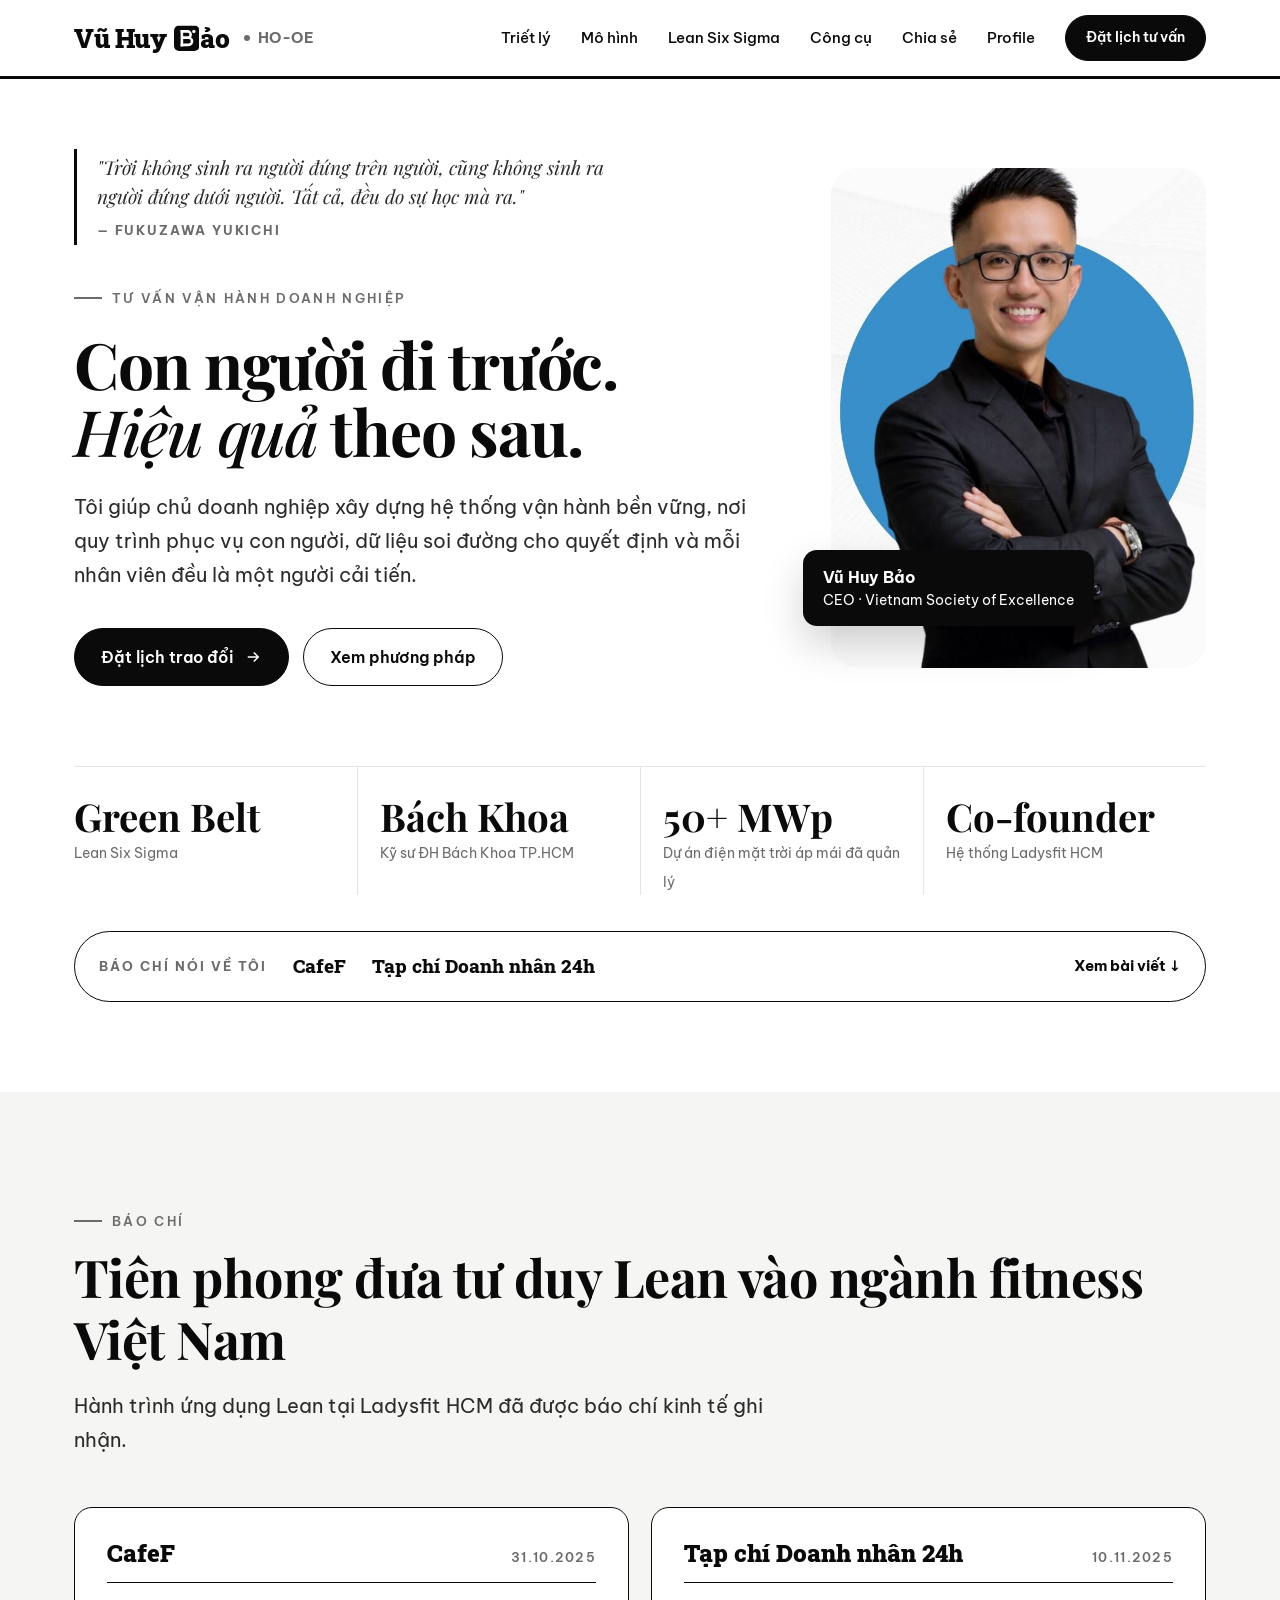
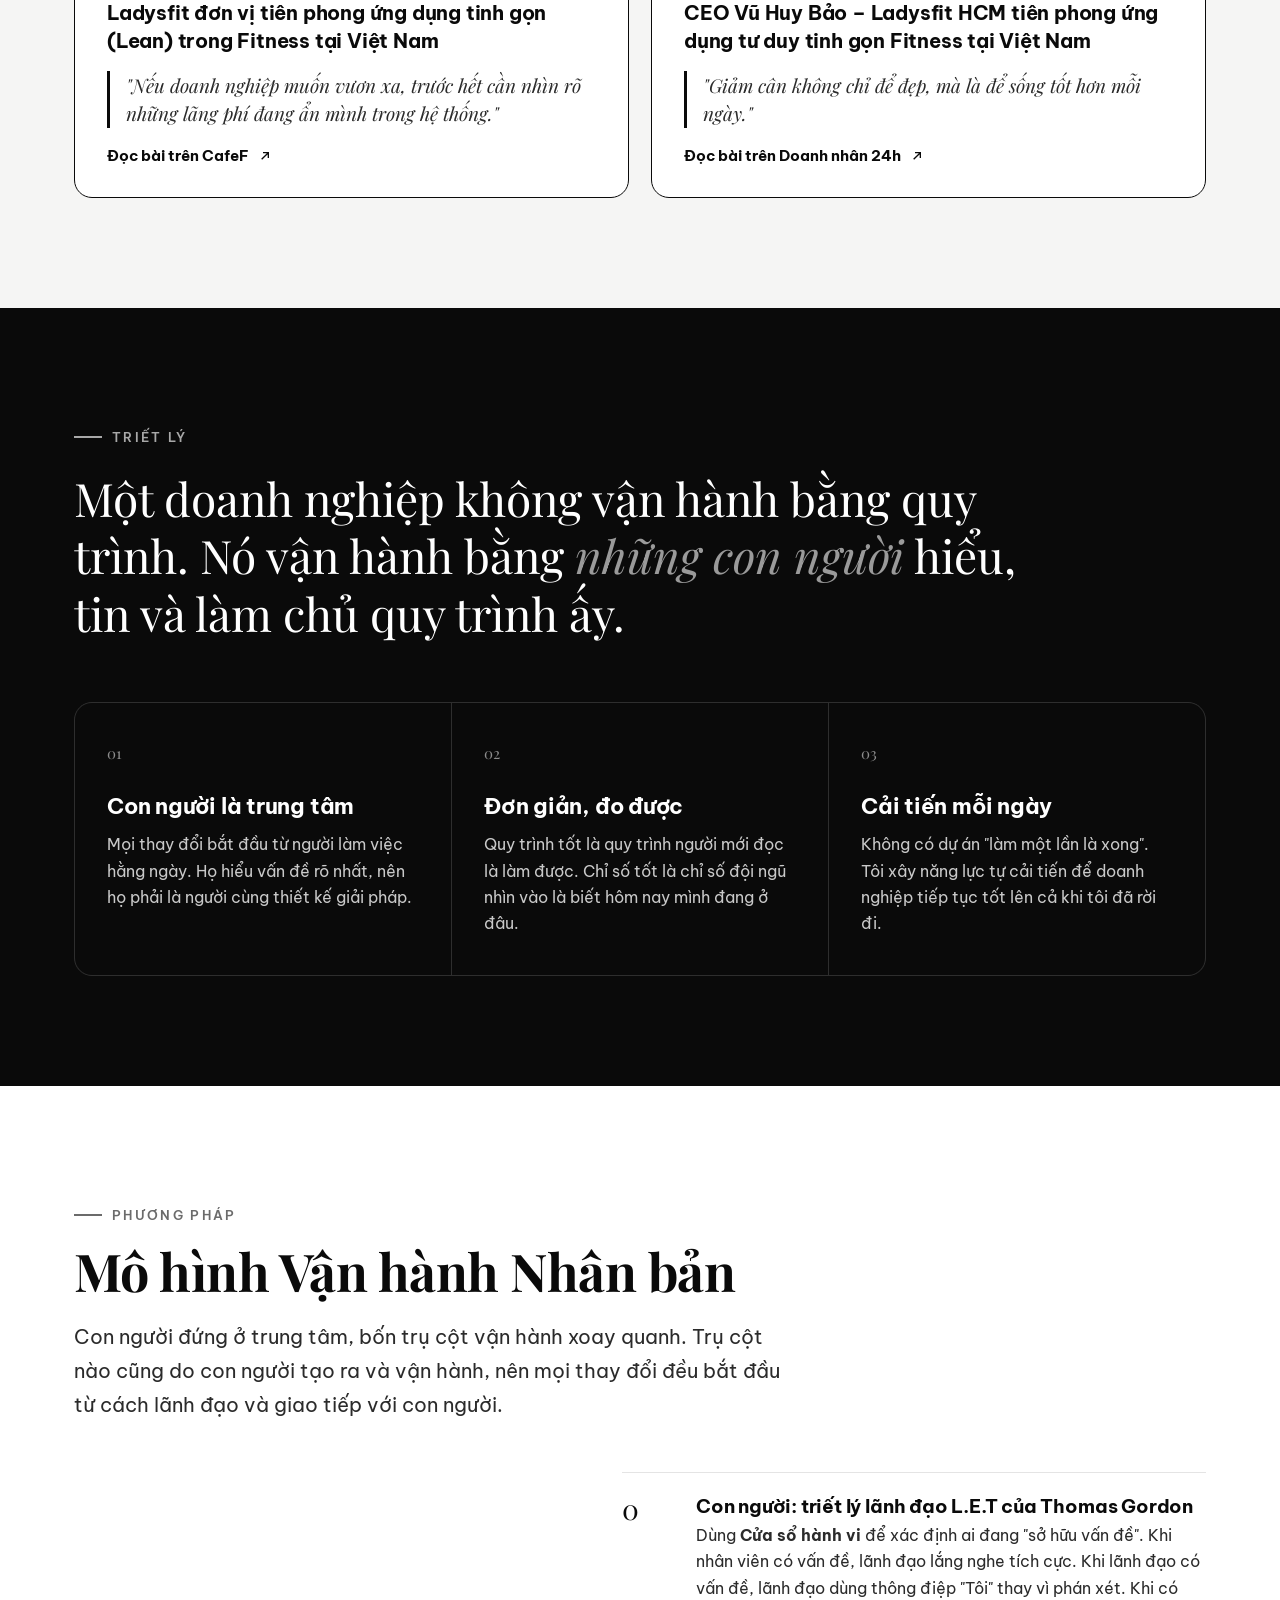
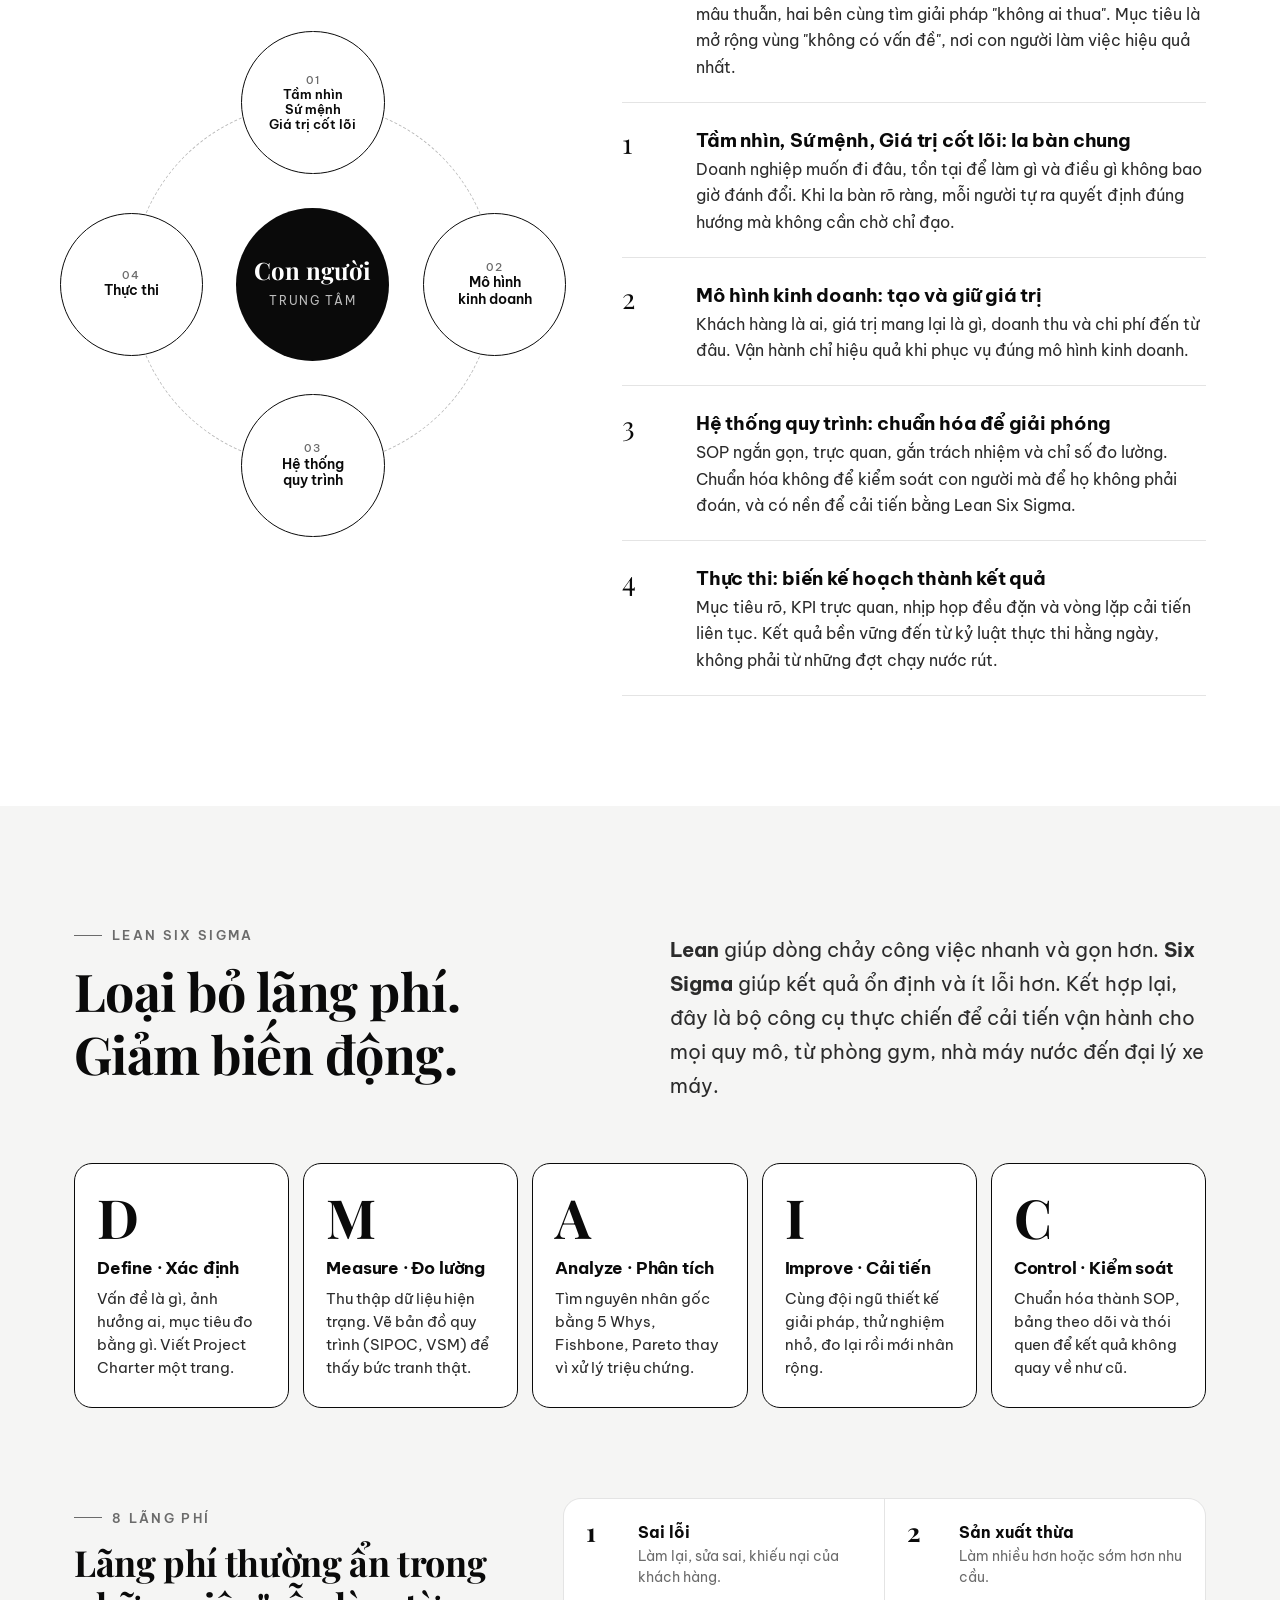
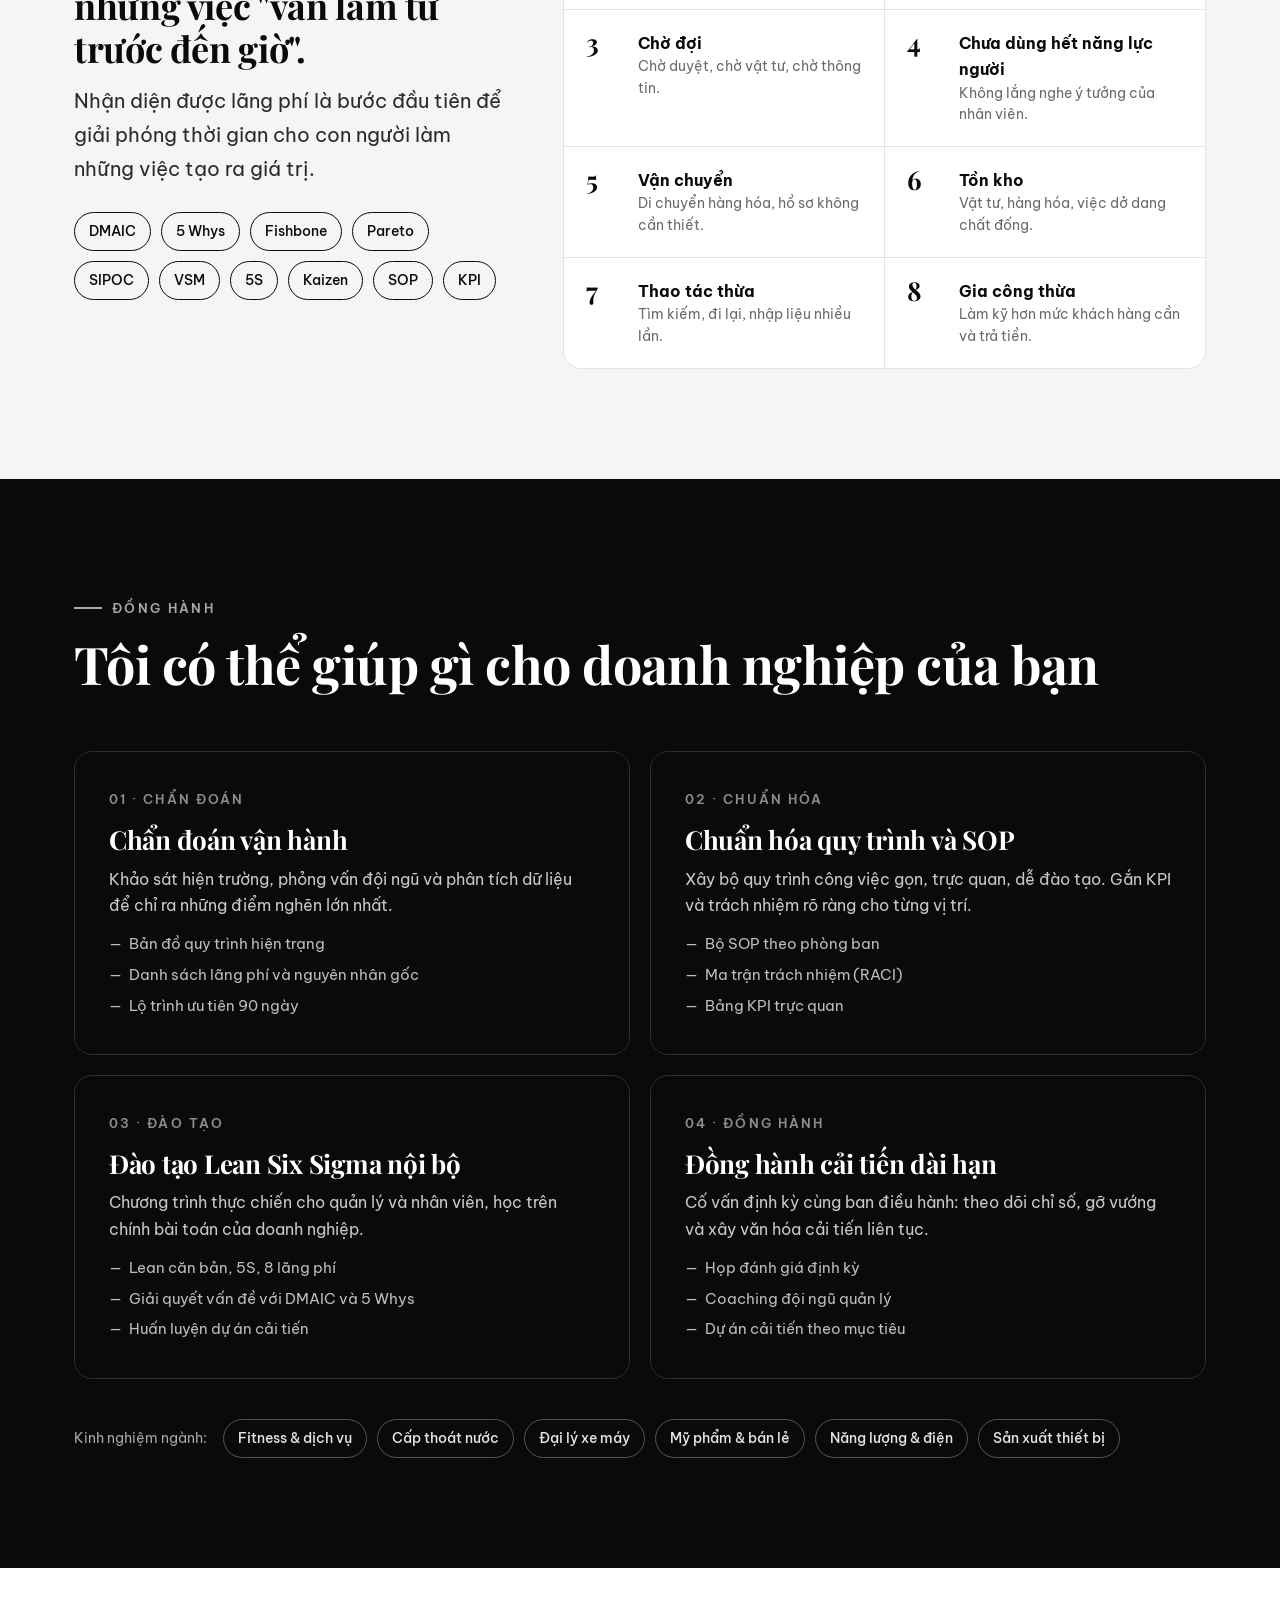
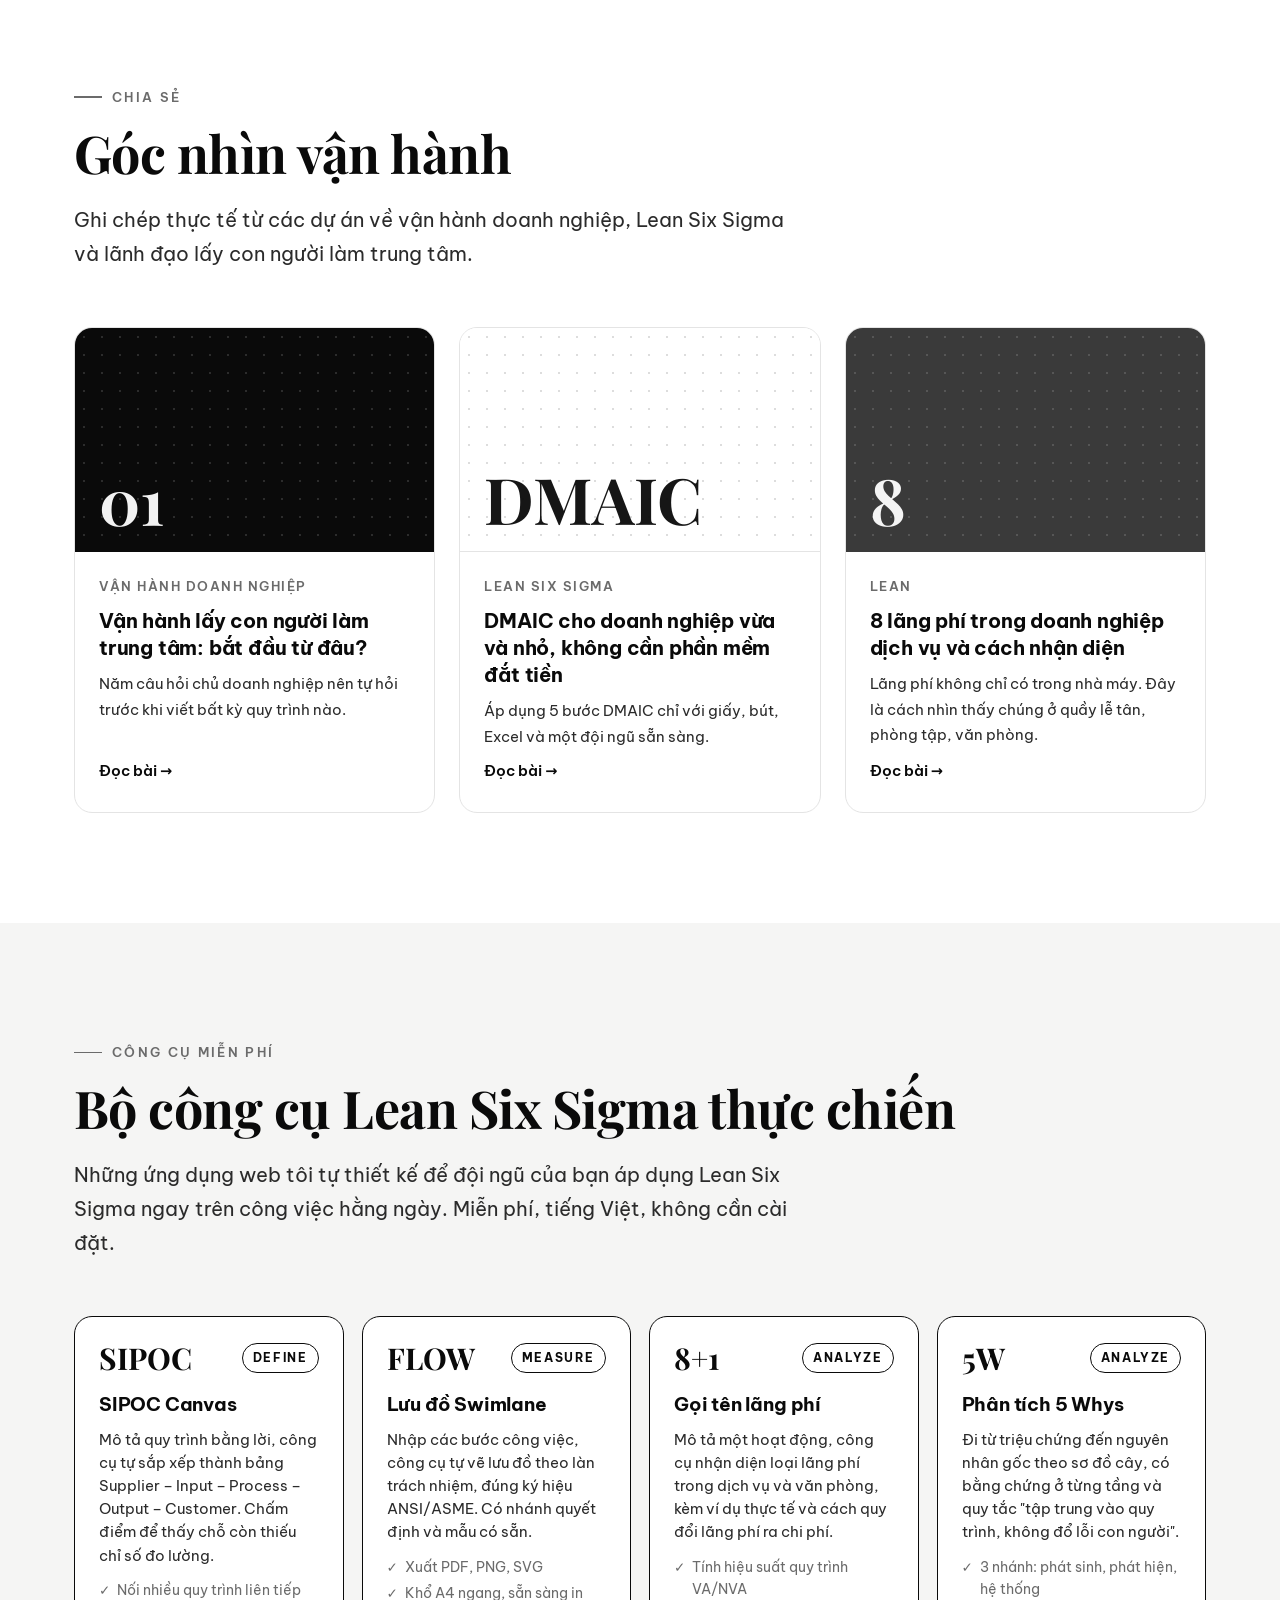
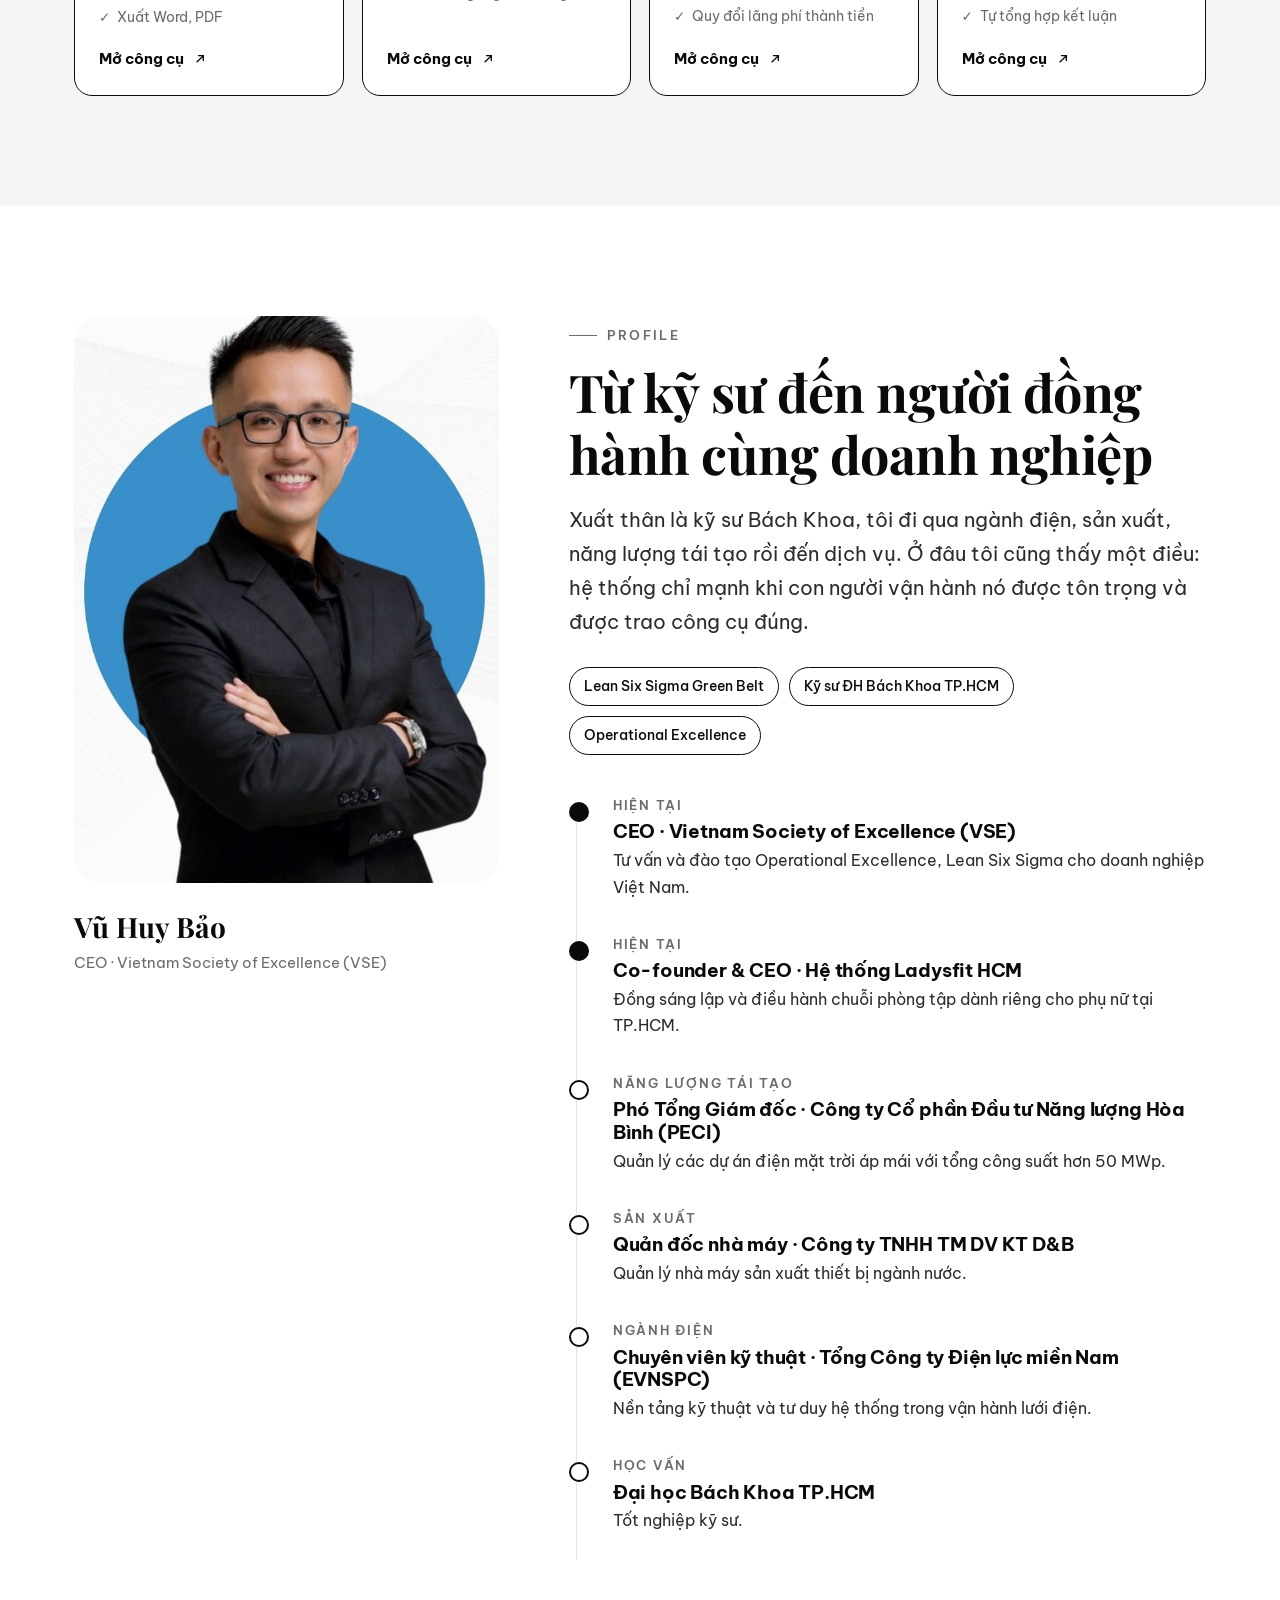
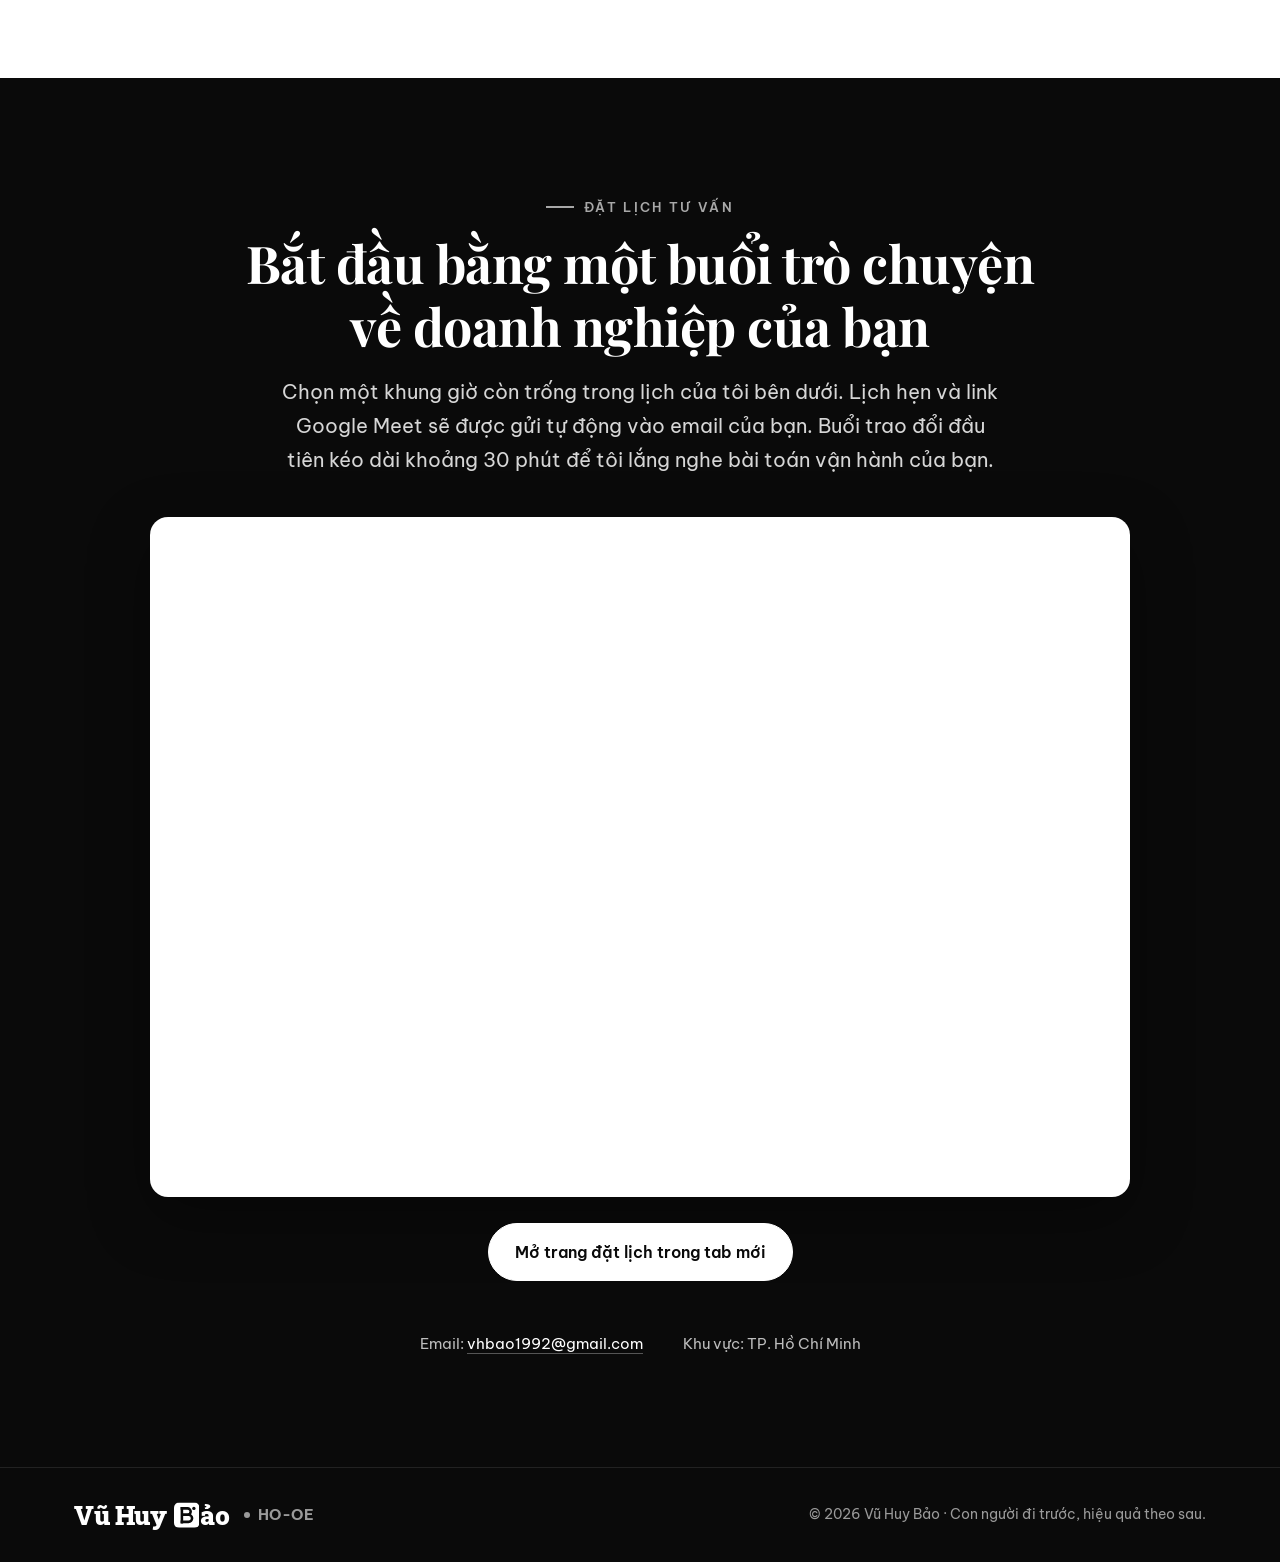
==== commit 4348ce9b: "Add files via upload" ====
--- a/index.html
+++ b/index.html
@@ -19,7 +19,7 @@
 <link rel="preconnect" href="https://fonts.googleapis.com">
 <link rel="preconnect" href="https://fonts.gstatic.com" crossorigin>
 <link href="https://fonts.googleapis.com/css2?family=Be+Vietnam+Pro:wght@400;500;600;700&family=Roboto+Slab:wght@800;900&family=Playfair+Display:ital,wght@0,500;0,700;1,500&display=swap" rel="stylesheet">
-<link rel="stylesheet" href="assets/css/style.css?v=20260929b">
+<link rel="stylesheet" href="assets/css/style.css?v=20260929c">
 <script type="application/ld+json">
 {"@context":"https://schema.org","@type":"Person","name":"Vũ Huy Bảo","url":"https://vuhuybao.com/","image":"https://vuhuybao.com/assets/img/portrait.jpg","jobTitle":"Chuyên gia tư vấn vận hành doanh nghiệp","worksFor":{"@type":"Organization","name":"Vietnam Society of Excellence"},"alumniOf":"Đại học Bách Khoa TP.HCM","address":{"@type":"PostalAddress","addressLocality":"TP. Hồ Chí Minh","addressCountry":"VN"}}
 </script>
@@ -29,7 +29,7 @@
 <header class="header" id="top">
   <div class="container nav">
     <a href="#top" class="brand" aria-label="Về đầu trang">
-      <span class="wm">Vũ Huy Bảo</span><span class="wm-tag">H-CO</span>
+      <span class="wm">Vũ Huy <svg class="wm-b" viewBox="0 0 100 100" role="img" aria-label="B"><rect width="100" height="100" rx="20" class="wb-bg"/><g class="wb-fg" fill="none" stroke-width="10"><path d="M31 18V82"/><path d="M26 23H53a12.5 12.5 0 0 1 0 25H31"/><path d="M31 48H57a14 14 0 0 1 0 28H26"/></g><circle cx="78" cy="23" r="6.5" class="wb-dot"/></svg>ảo</span><span class="wm-tag" title="Human Oriented – Operational Excellence">HO-OE</span>
     </a>
     <button class="burger" aria-label="Mở menu" aria-expanded="false"><span></span><span></span><span></span></button>
     <ul class="menu">
@@ -351,11 +351,11 @@
 
 <footer class="footer">
   <div class="container row">
-    <a href="#top" class="brand"><span class="wm">Vũ Huy Bảo</span><span class="wm-tag">H-CO</span></a>
+    <a href="#top" class="brand"><span class="wm">Vũ Huy <svg class="wm-b" viewBox="0 0 100 100" role="img" aria-label="B"><rect width="100" height="100" rx="20" class="wb-bg"/><g class="wb-fg" fill="none" stroke-width="10"><path d="M31 18V82"/><path d="M26 23H53a12.5 12.5 0 0 1 0 25H31"/><path d="M31 48H57a14 14 0 0 1 0 28H26"/></g><circle cx="78" cy="23" r="6.5" class="wb-dot"/></svg>ảo</span><span class="wm-tag" title="Human Oriented – Operational Excellence">HO-OE</span></a>
     <span>© <span id="y">2026</span> Vũ Huy Bảo · Con người đi trước, hiệu quả theo sau.</span>
   </div>
 </footer>
 
-<script src="assets/js/main.js?v=20260929b"></script>
+<script src="assets/js/main.js?v=20260929c"></script>
 </body>
 </html>
--- a/assets/css/style.css
+++ b/assets/css/style.css
@@ -309,3 +309,13 @@
 .epigraph blockquote{font-family:var(--serif);font-style:italic;font-size:clamp(17px,1.5vw,20px);line-height:1.5;color:var(--ink-2)}
 .epigraph figcaption{margin-top:8px;font-size:13px;letter-spacing:.14em;text-transform:uppercase;font-weight:700;color:var(--muted)}
 .epigraph figcaption::before{content:"— "}
+
+/* B mark inside wordmark */
+.wm{display:inline-flex;align-items:baseline}
+.wm-b{width:.98em;height:.98em;margin:0 .04em 0 .28em;align-self:center;transform:translateY(.02em);flex:none}
+.wm-b .wb-bg{fill:#0a0a0a}
+.wm-b .wb-fg{stroke:#fff}
+.wm-b .wb-dot{fill:#fff}
+.footer .wm-b .wb-bg{fill:#fff}
+.footer .wm-b .wb-fg{stroke:#0a0a0a}
+.footer .wm-b .wb-dot{fill:#0a0a0a}
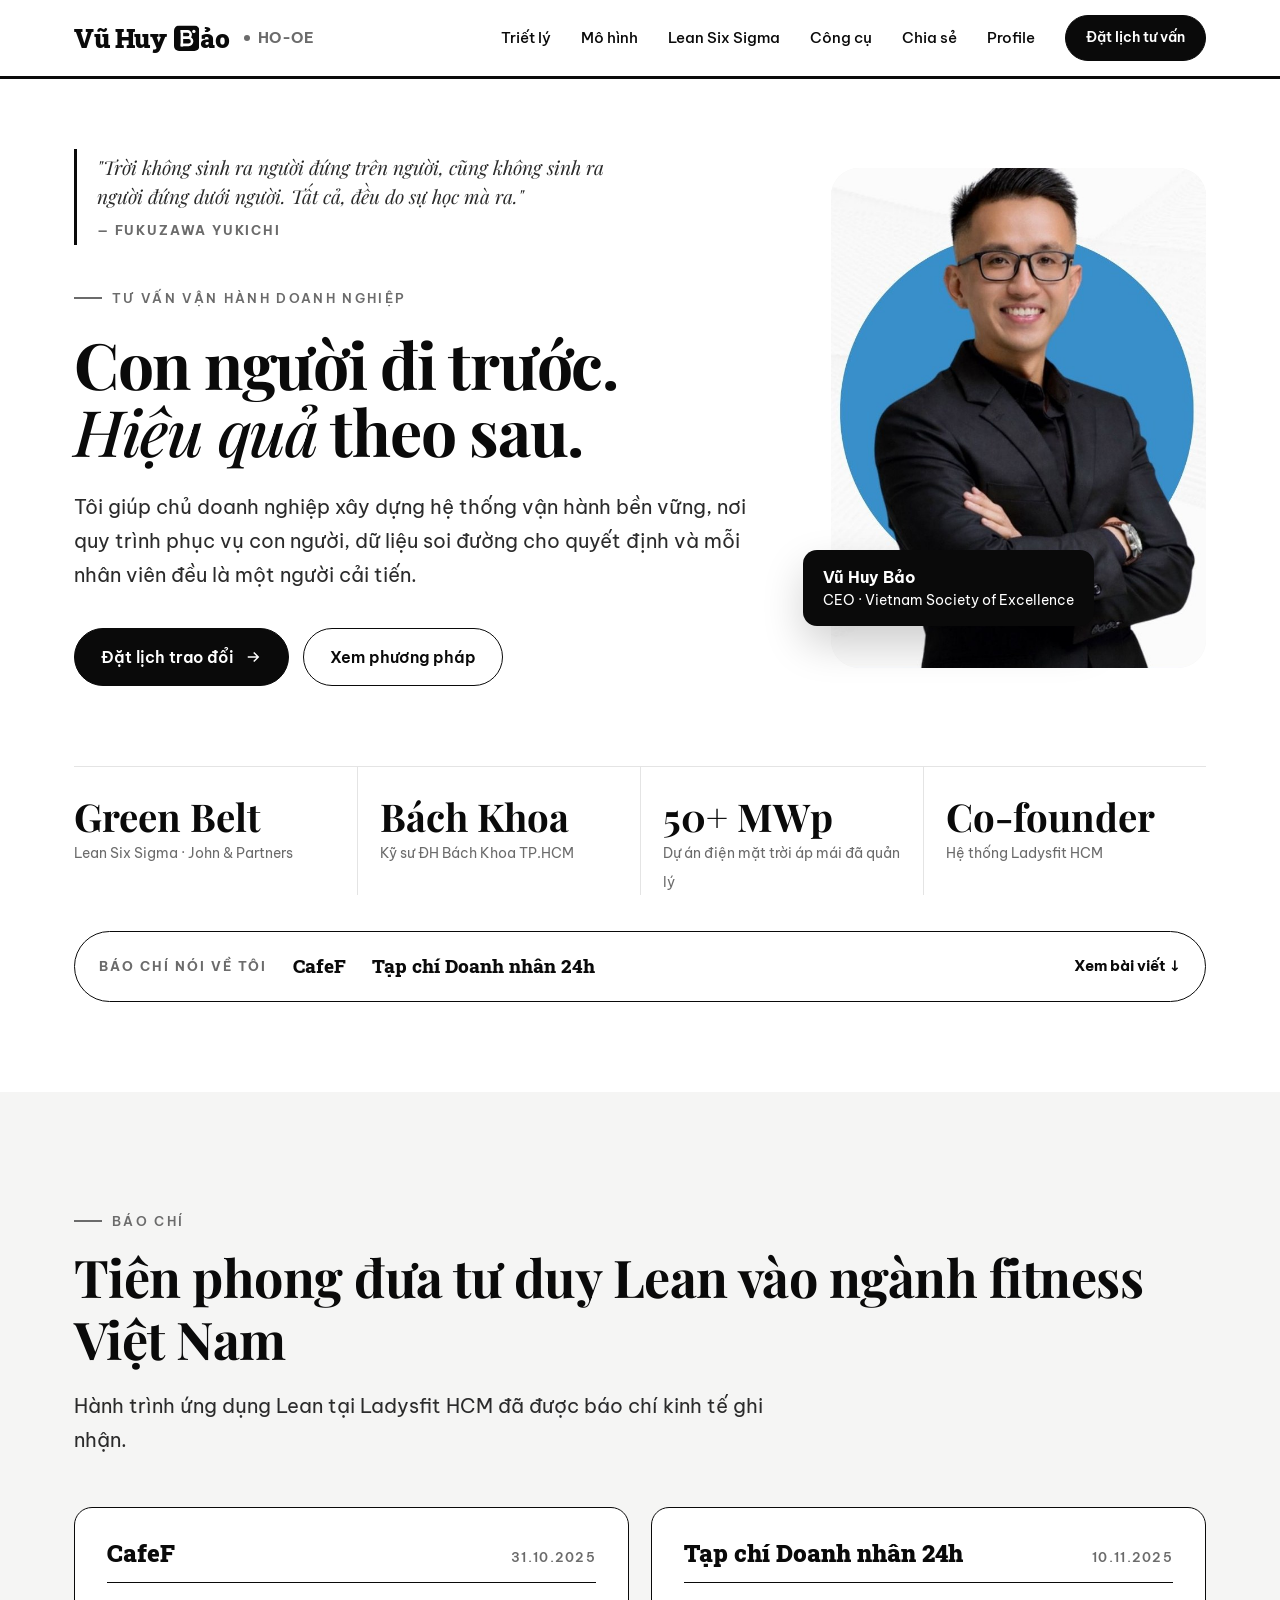
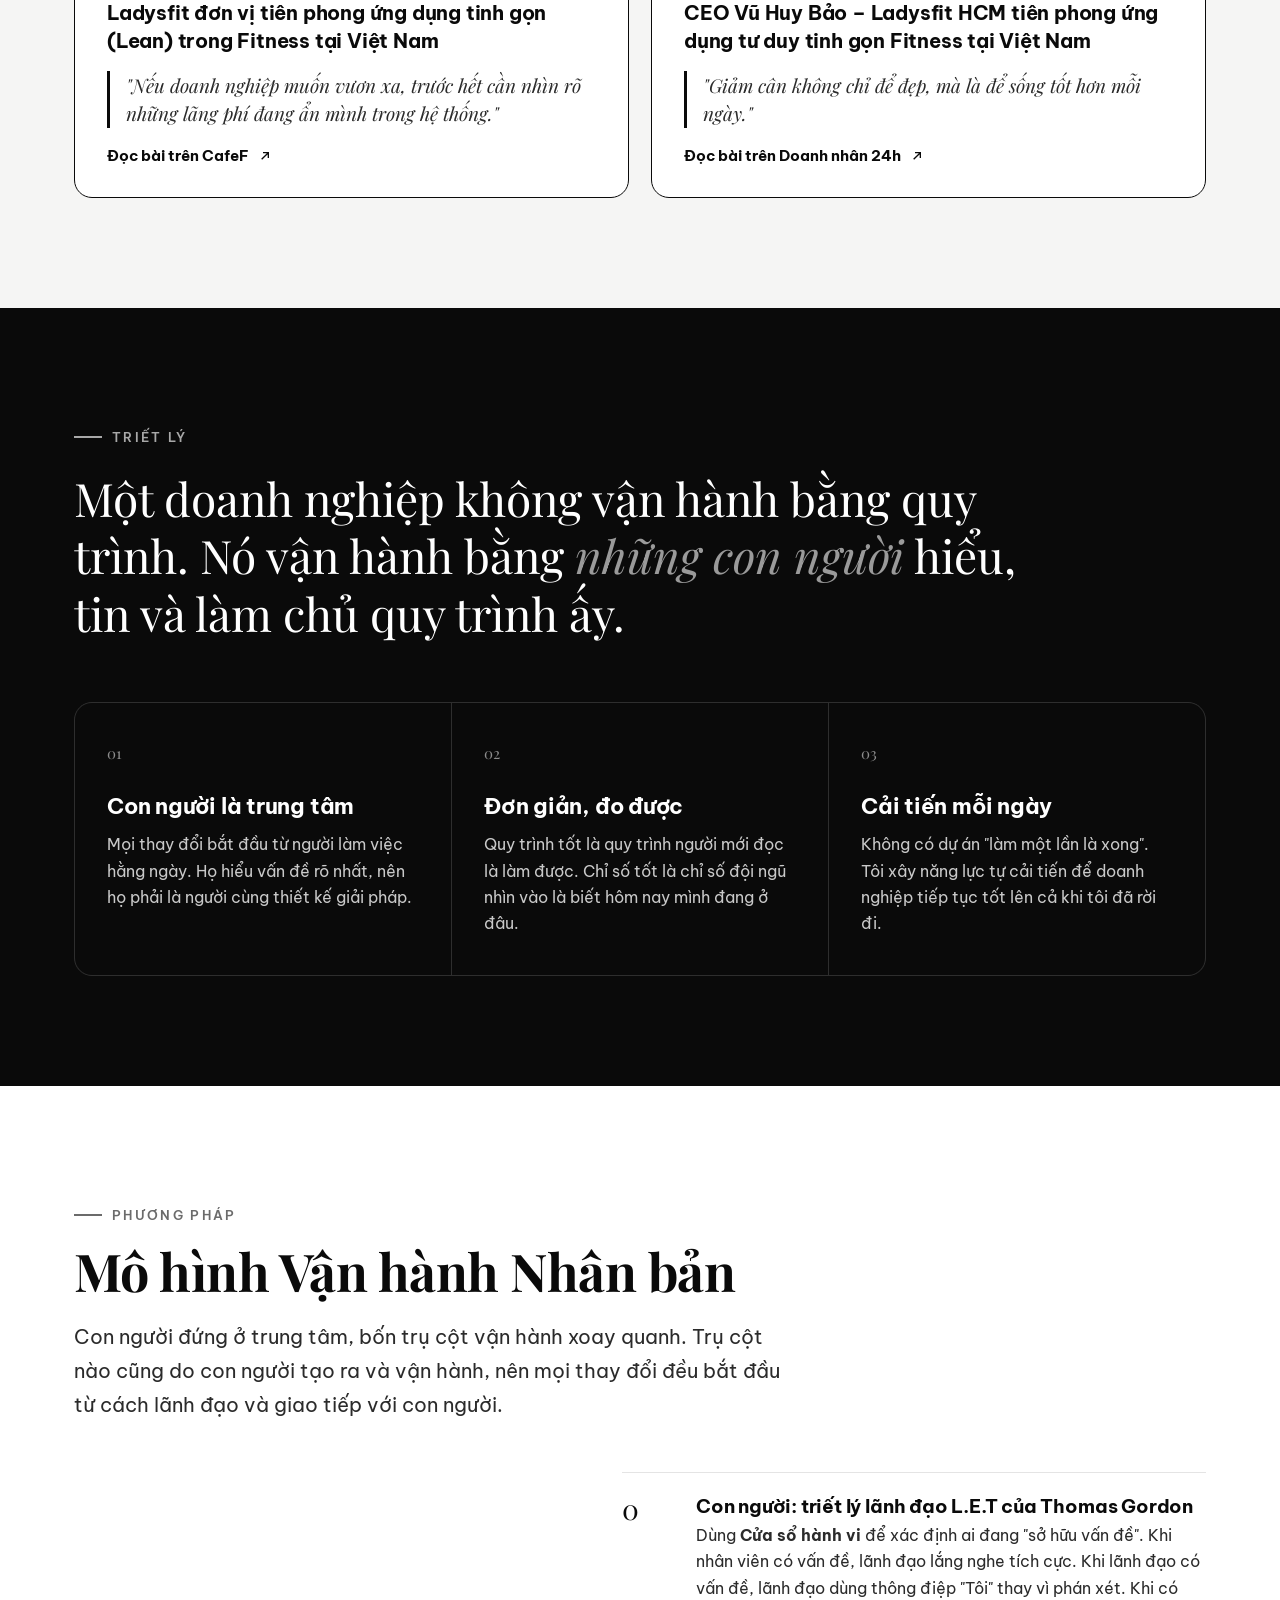
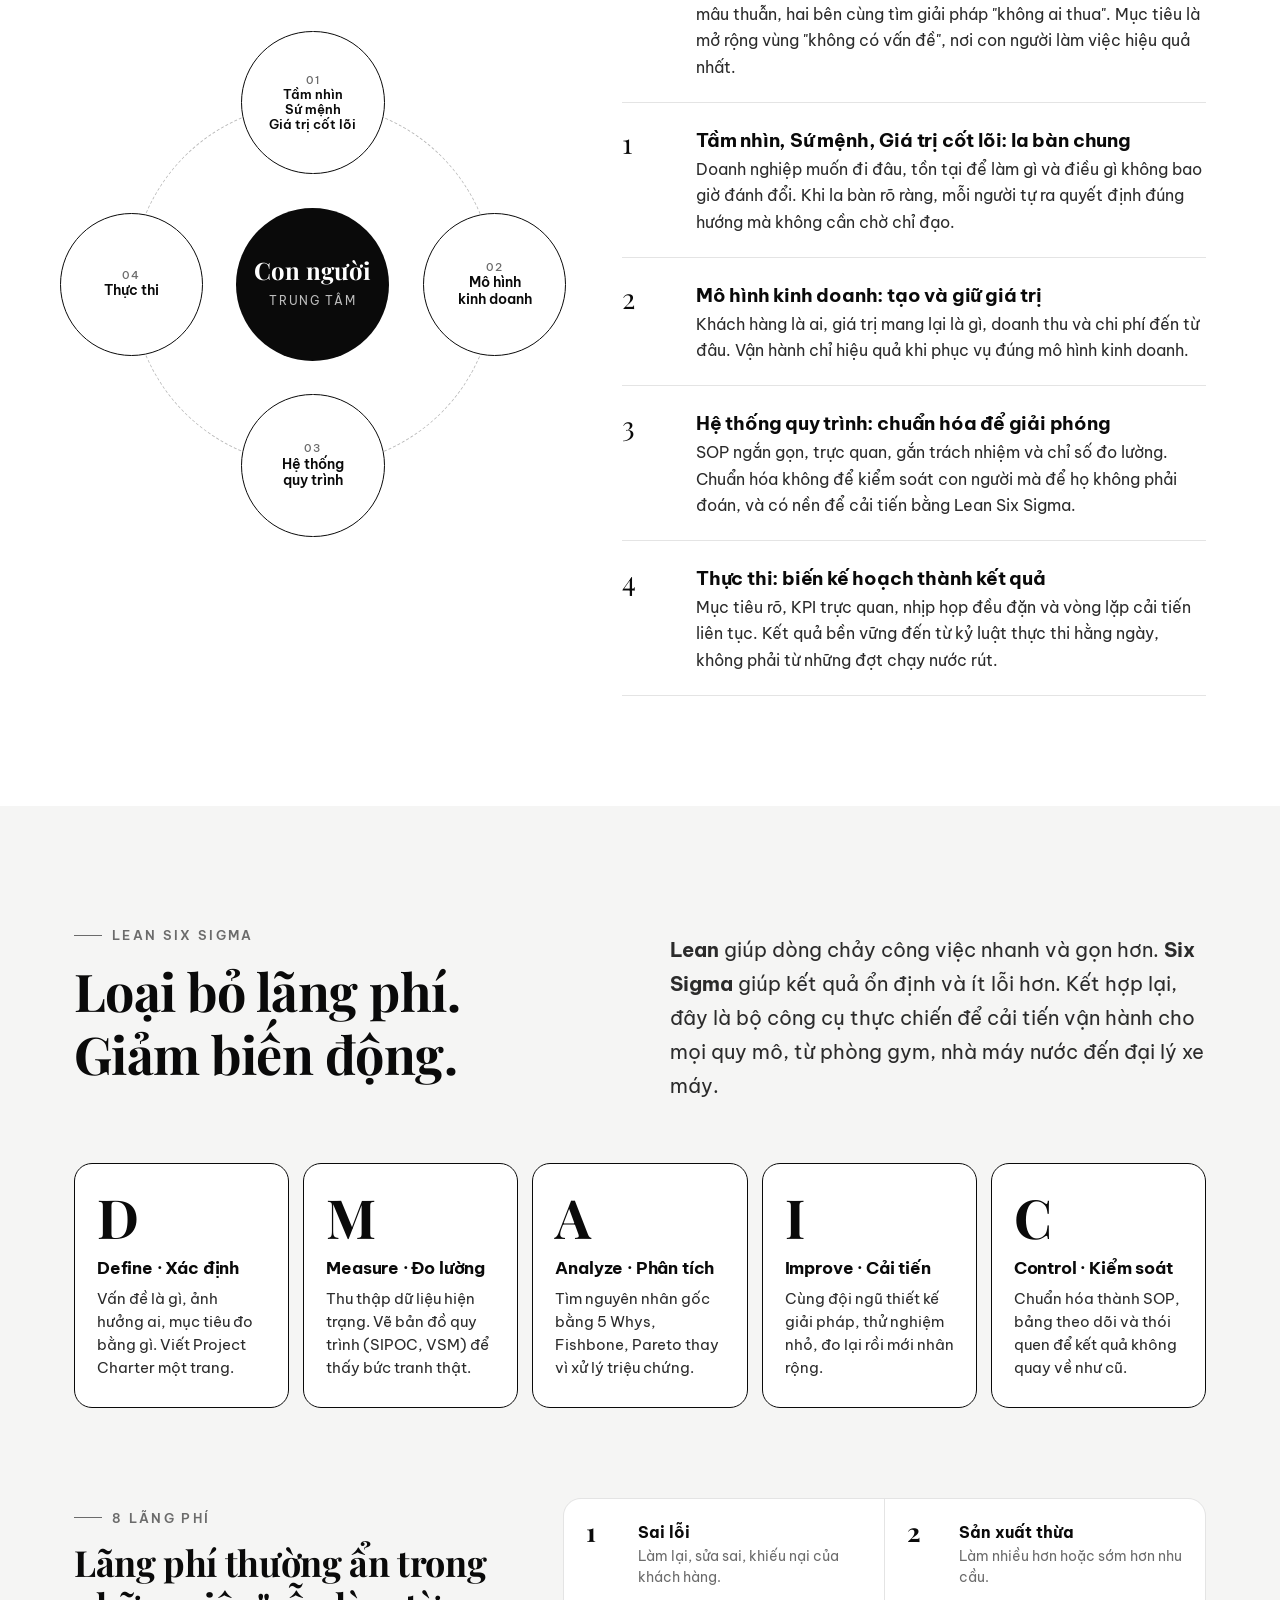
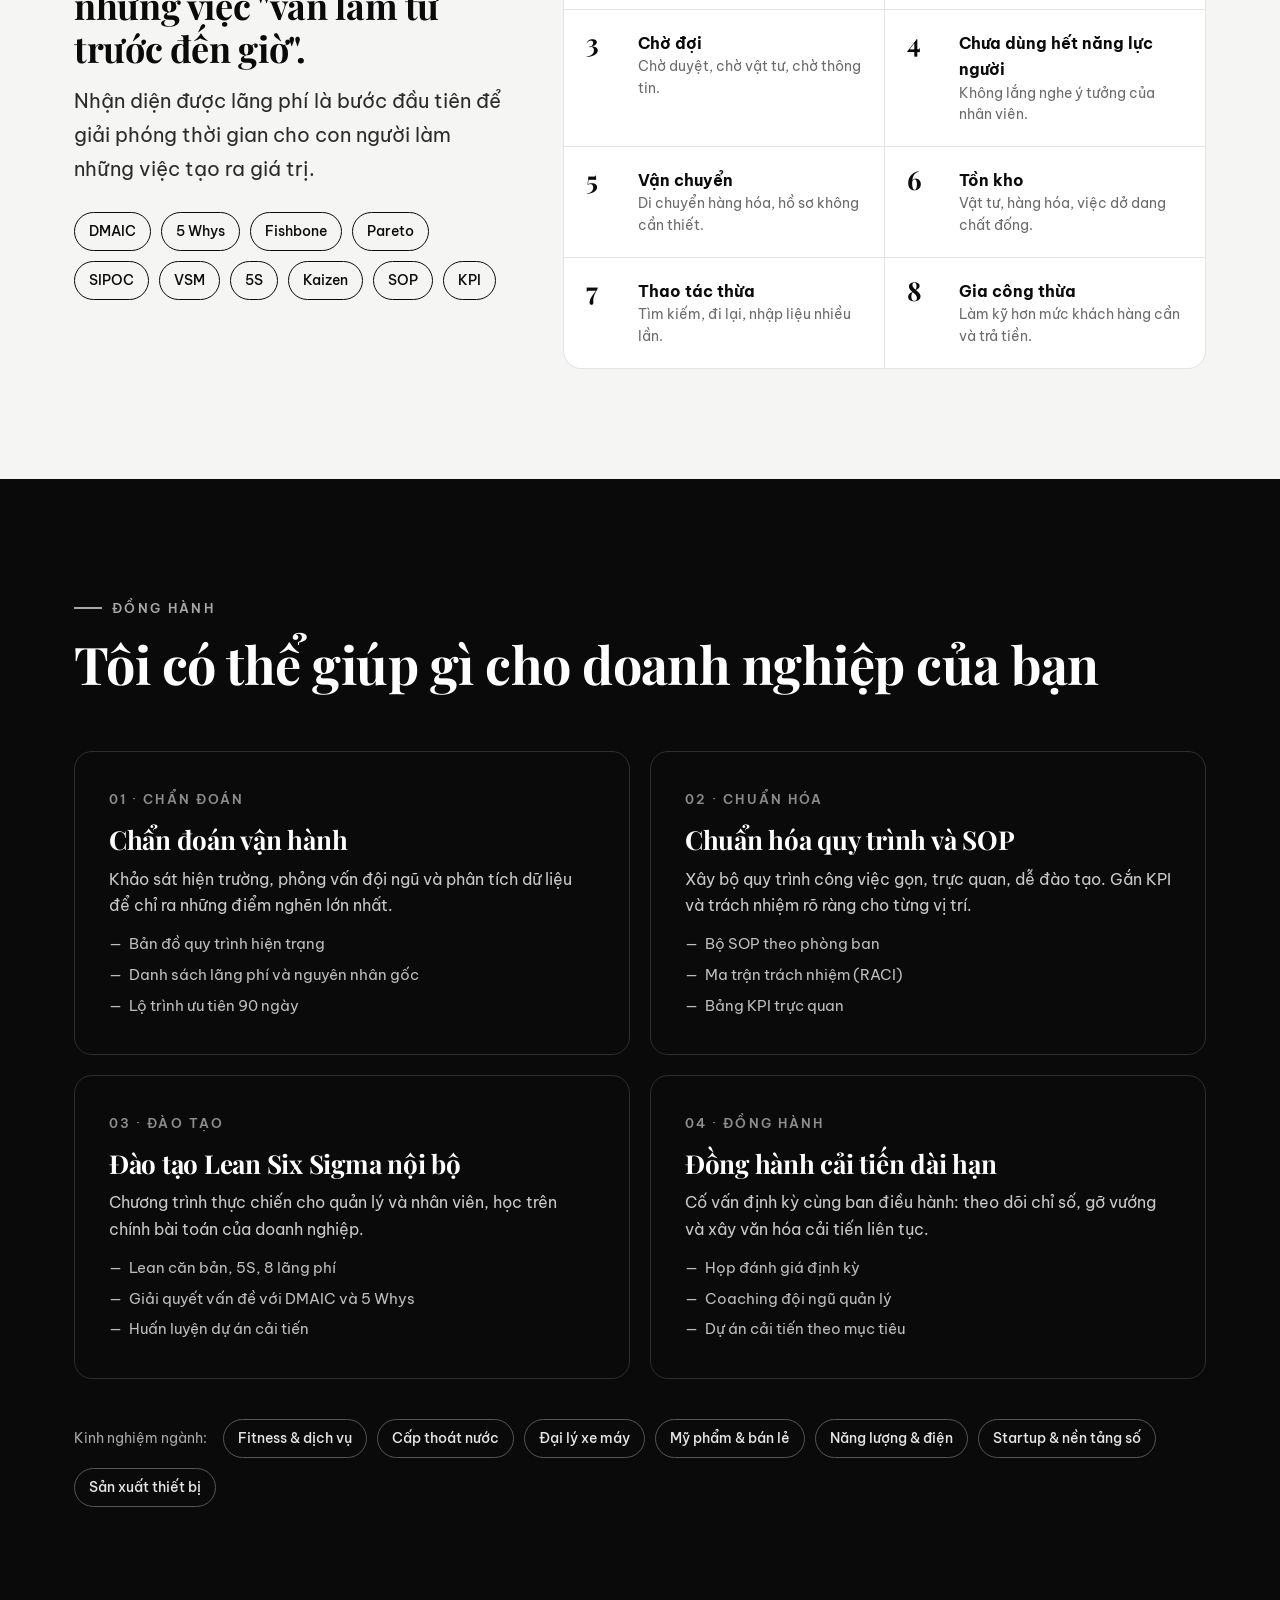
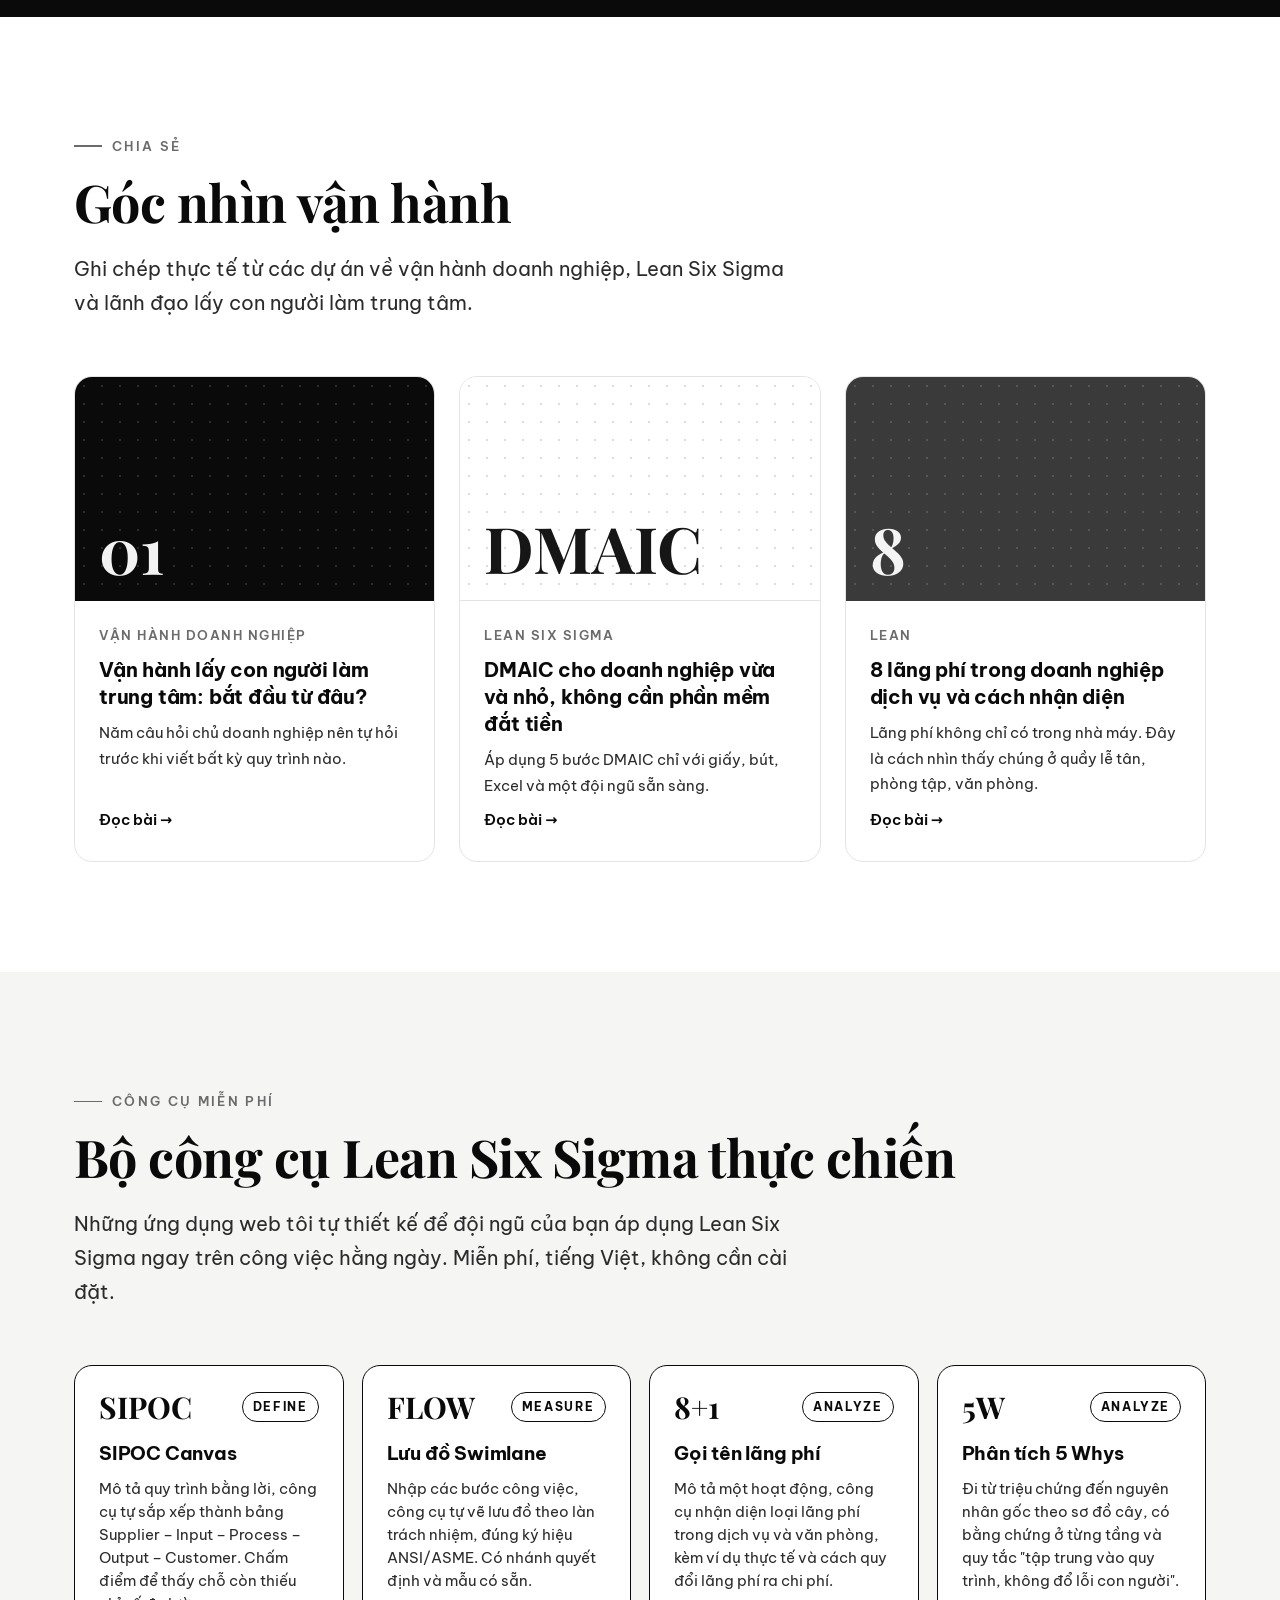
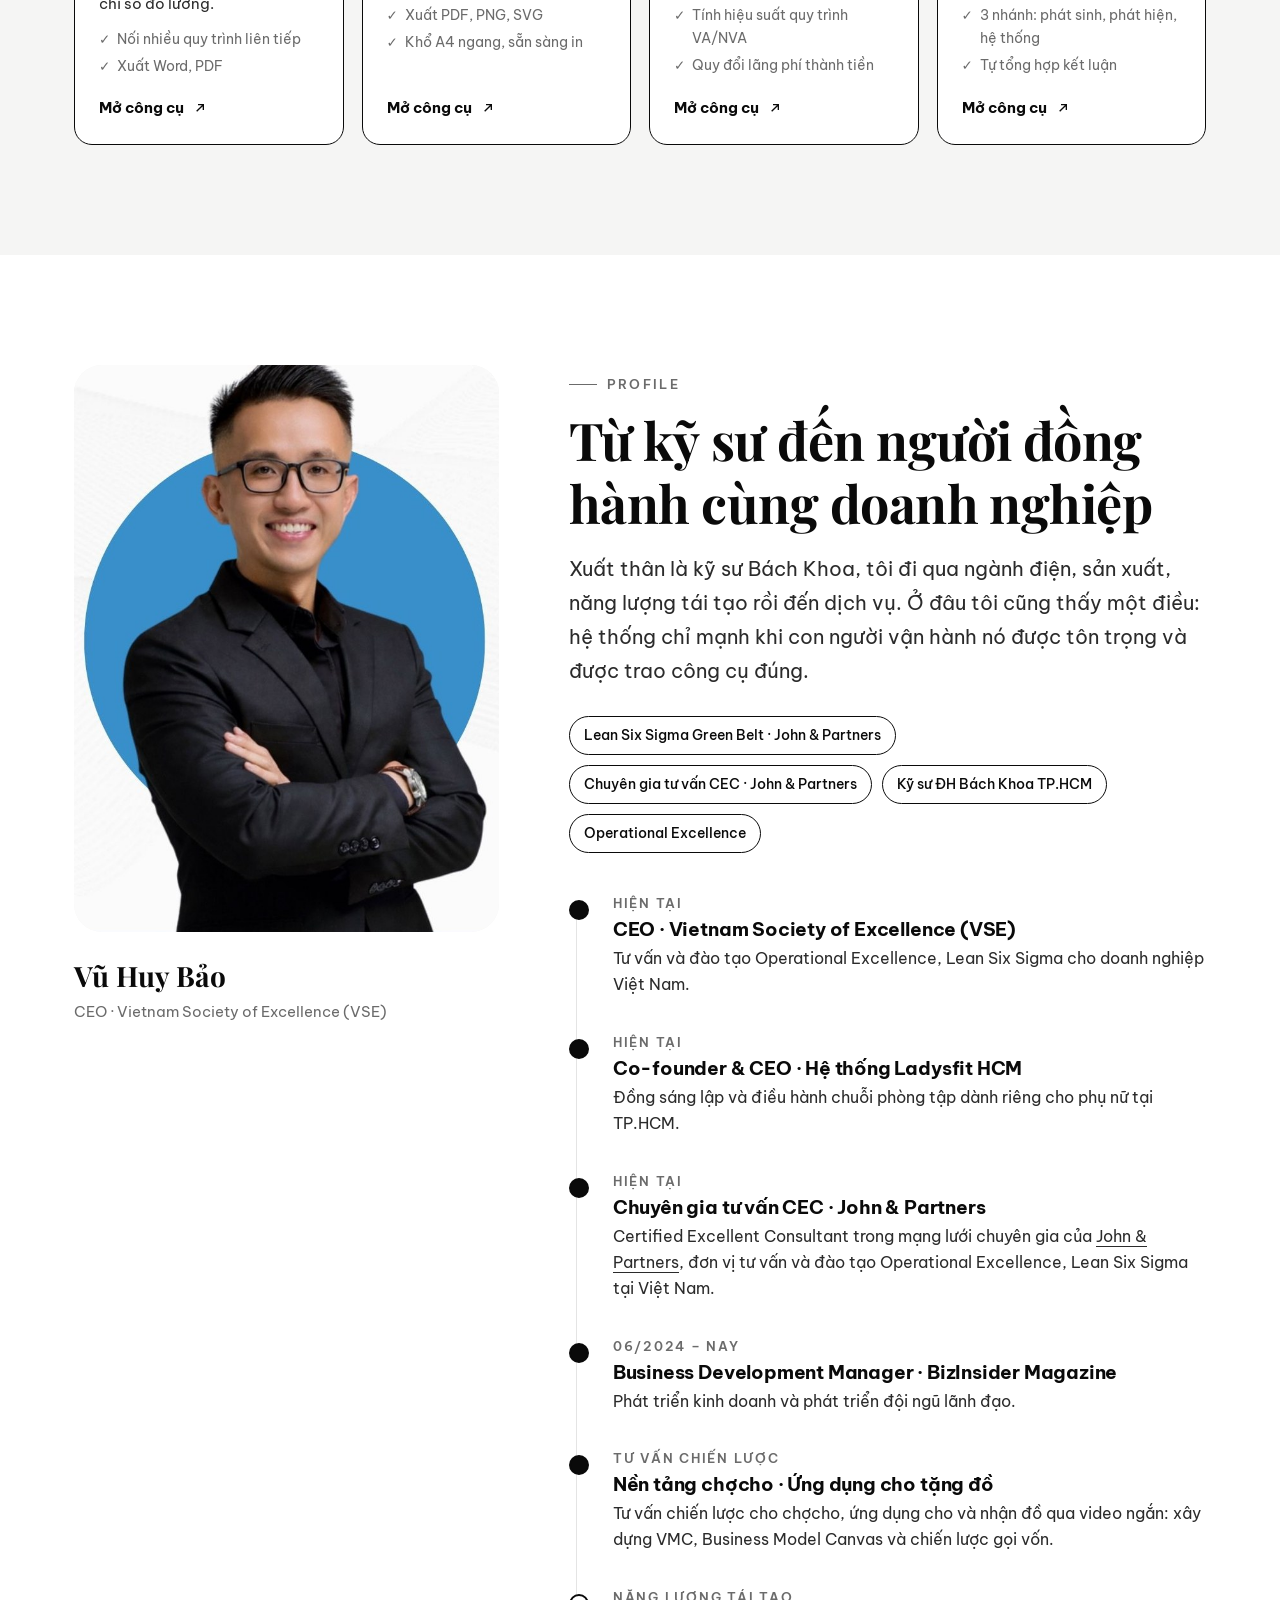
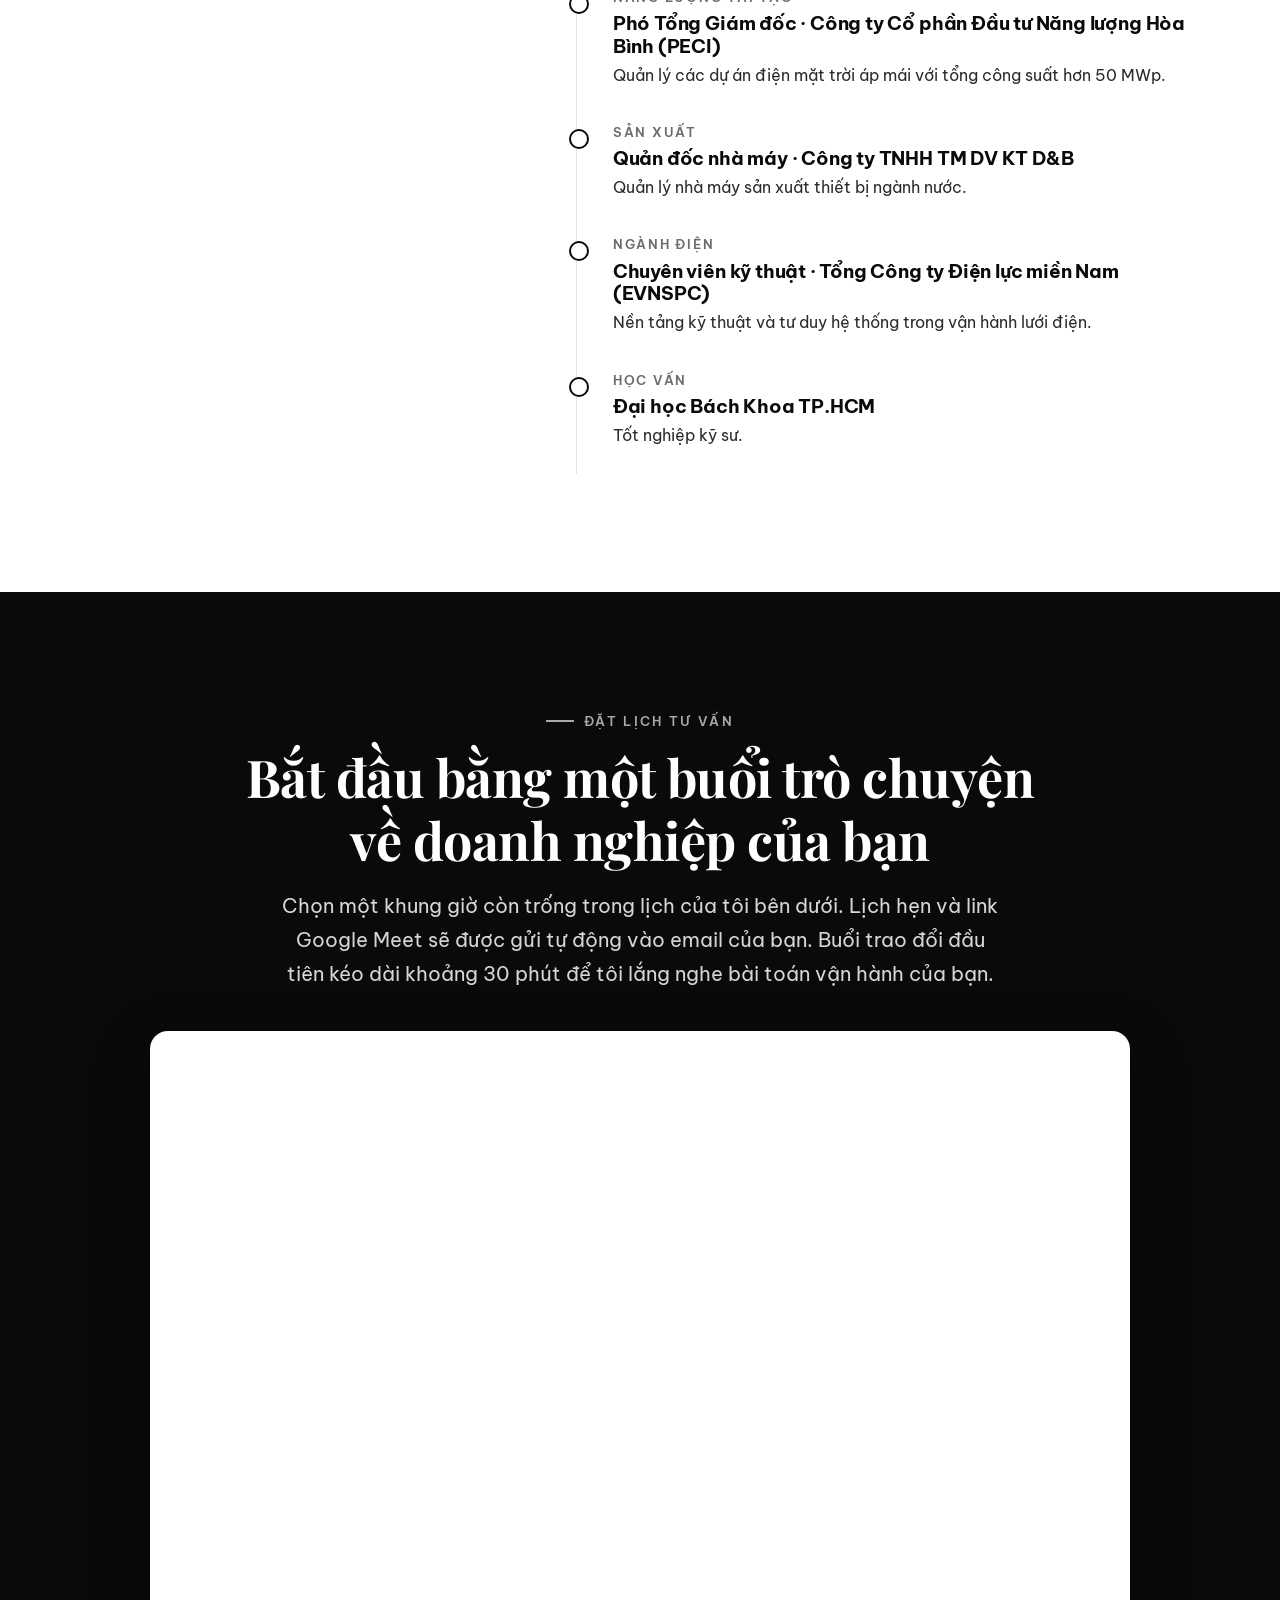
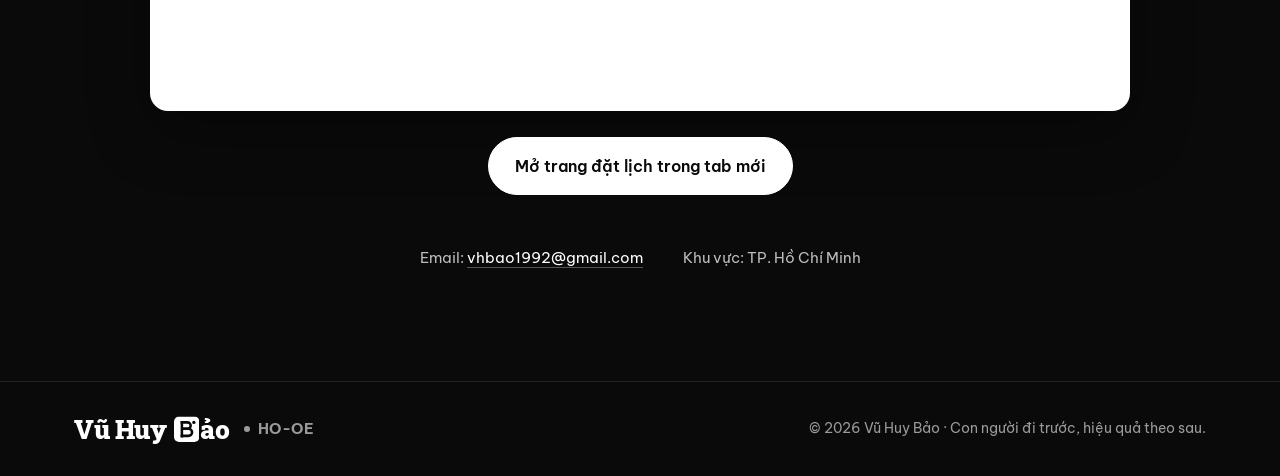
==== commit 626a43c5: "Add files via upload" ====
--- a/index.html
+++ b/index.html
@@ -4,7 +4,7 @@
 <meta charset="utf-8">
 <meta name="viewport" content="width=device-width, initial-scale=1">
 <title>Vũ Huy Bảo · Tư vấn Vận hành Doanh nghiệp lấy Con người làm Trung tâm</title>
-<meta name="description" content="Vũ Huy Bảo — chuyên gia tư vấn vận hành doanh nghiệp, Lean Six Sigma Green Belt, CEO Vietnam Society of Excellence. Vận hành lấy con người làm trung tâm.">
+<meta name="description" content="Vũ Huy Bảo — chuyên gia tư vấn vận hành doanh nghiệp, Lean Six Sigma Green Belt, chuyên gia CEC John &amp; Partners, CEO Vietnam Society of Excellence. Vận hành lấy con người làm trung tâm.">
 <link rel="canonical" href="https://vuhuybao.com/">
 <meta property="og:type" content="website">
 <meta property="og:title" content="Vũ Huy Bảo · Con người đi trước, hiệu quả theo sau">
@@ -19,7 +19,7 @@
 <link rel="preconnect" href="https://fonts.googleapis.com">
 <link rel="preconnect" href="https://fonts.gstatic.com" crossorigin>
 <link href="https://fonts.googleapis.com/css2?family=Be+Vietnam+Pro:wght@400;500;600;700&family=Roboto+Slab:wght@800;900&family=Playfair+Display:ital,wght@0,500;0,700;1,500&display=swap" rel="stylesheet">
-<link rel="stylesheet" href="assets/css/style.css?v=20260929c">
+<link rel="stylesheet" href="assets/css/style.css?v=20260929d">
 <script type="application/ld+json">
 {"@context":"https://schema.org","@type":"Person","name":"Vũ Huy Bảo","url":"https://vuhuybao.com/","image":"https://vuhuybao.com/assets/img/portrait.jpg","jobTitle":"Chuyên gia tư vấn vận hành doanh nghiệp","worksFor":{"@type":"Organization","name":"Vietnam Society of Excellence"},"alumniOf":"Đại học Bách Khoa TP.HCM","address":{"@type":"PostalAddress","addressLocality":"TP. Hồ Chí Minh","addressCountry":"VN"}}
 </script>
@@ -69,7 +69,7 @@
       </div>
     </div>
     <div class="stats reveal">
-      <div class="stat"><b>Green Belt</b><span>Lean Six Sigma</span></div>
+      <div class="stat"><b>Green Belt</b><span>Lean Six Sigma · John &amp; Partners</span></div>
       <div class="stat"><b>Bách Khoa</b><span>Kỹ sư ĐH Bách Khoa TP.HCM</span></div>
       <div class="stat"><b>50+ MWp</b><span>Dự án điện mặt trời áp mái đã quản lý</span></div>
       <div class="stat"><b>Co-founder</b><span>Hệ thống Ladysfit HCM</span></div>
@@ -232,7 +232,7 @@
     </div>
     <div class="industries reveal">
       <span class="label">Kinh nghiệm ngành:</span>
-      <span class="chip">Fitness &amp; dịch vụ</span><span class="chip">Cấp thoát nước</span><span class="chip">Đại lý xe máy</span><span class="chip">Mỹ phẩm &amp; bán lẻ</span><span class="chip">Năng lượng &amp; điện</span><span class="chip">Sản xuất thiết bị</span>
+      <span class="chip">Fitness &amp; dịch vụ</span><span class="chip">Cấp thoát nước</span><span class="chip">Đại lý xe máy</span><span class="chip">Mỹ phẩm &amp; bán lẻ</span><span class="chip">Năng lượng &amp; điện</span><span class="chip">Startup &amp; nền tảng số</span><span class="chip">Sản xuất thiết bị</span>
     </div>
   </div>
 </section>
@@ -312,13 +312,17 @@
       <h2 class="title reveal">Từ kỹ sư đến người đồng hành cùng doanh nghiệp</h2>
       <p class="lead reveal">Xuất thân là kỹ sư Bách Khoa, tôi đi qua ngành điện, sản xuất, năng lượng tái tạo rồi đến dịch vụ. Ở đâu tôi cũng thấy một điều: hệ thống chỉ mạnh khi con người vận hành nó được tôn trọng và được trao công cụ đúng.</p>
       <div class="creds reveal">
-        <span class="chip">Lean Six Sigma Green Belt</span>
+        <span class="chip">Lean Six Sigma Green Belt · John &amp; Partners</span>
+        <span class="chip">Chuyên gia tư vấn CEC · John &amp; Partners</span>
         <span class="chip">Kỹ sư ĐH Bách Khoa TP.HCM</span>
         <span class="chip">Operational Excellence</span>
       </div>
       <ul class="timeline">
         <li class="now reveal"><div class="when">Hiện tại</div><h3>CEO · Vietnam Society of Excellence (VSE)</h3><p>Tư vấn và đào tạo Operational Excellence, Lean Six Sigma cho doanh nghiệp Việt Nam.</p></li>
         <li class="now reveal"><div class="when">Hiện tại</div><h3>Co-founder &amp; CEO · Hệ thống Ladysfit HCM</h3><p>Đồng sáng lập và điều hành chuỗi phòng tập dành riêng cho phụ nữ tại TP.HCM.</p></li>
+        <li class="now reveal"><div class="when">Hiện tại</div><h3>Chuyên gia tư vấn CEC · John &amp; Partners</h3><p>Certified Excellent Consultant trong mạng lưới chuyên gia của <a href="https://john-partners.com/" target="_blank" rel="noopener">John &amp; Partners</a>, đơn vị tư vấn và đào tạo Operational Excellence, Lean Six Sigma tại Việt Nam.</p></li>
+        <li class="now reveal"><div class="when">06/2024 – nay</div><h3>Business Development Manager · BizInsider Magazine</h3><p>Phát triển kinh doanh và phát triển đội ngũ lãnh đạo.</p></li>
+        <li class="now reveal"><div class="when">Tư vấn chiến lược</div><h3>Nền tảng chợcho · Ứng dụng cho tặng đồ</h3><p>Tư vấn chiến lược cho chợcho, ứng dụng cho và nhận đồ qua video ngắn: xây dựng VMC, Business Model Canvas và chiến lược gọi vốn.</p></li>
         <li class="reveal"><div class="when">Năng lượng tái tạo</div><h3>Phó Tổng Giám đốc · Công ty Cổ phần Đầu tư Năng lượng Hòa Bình (PECI)</h3><p>Quản lý các dự án điện mặt trời áp mái với tổng công suất hơn 50 MWp.</p></li>
         <li class="reveal"><div class="when">Sản xuất</div><h3>Quản đốc nhà máy · Công ty TNHH TM DV KT D&amp;B</h3><p>Quản lý nhà máy sản xuất thiết bị ngành nước.</p></li>
         <li class="reveal"><div class="when">Ngành điện</div><h3>Chuyên viên kỹ thuật · Tổng Công ty Điện lực miền Nam (EVNSPC)</h3><p>Nền tảng kỹ thuật và tư duy hệ thống trong vận hành lưới điện.</p></li>
@@ -356,6 +360,6 @@
   </div>
 </footer>
 
-<script src="assets/js/main.js?v=20260929c"></script>
+<script src="assets/js/main.js?v=20260929d"></script>
 </body>
 </html>
--- a/assets/css/style.css
+++ b/assets/css/style.css
@@ -319,3 +319,4 @@
 .footer .wm-b .wb-bg{fill:#fff}
 .footer .wm-b .wb-fg{stroke:#0a0a0a}
 .footer .wm-b .wb-dot{fill:#0a0a0a}
+.timeline p a{border-bottom:1px solid currentColor}
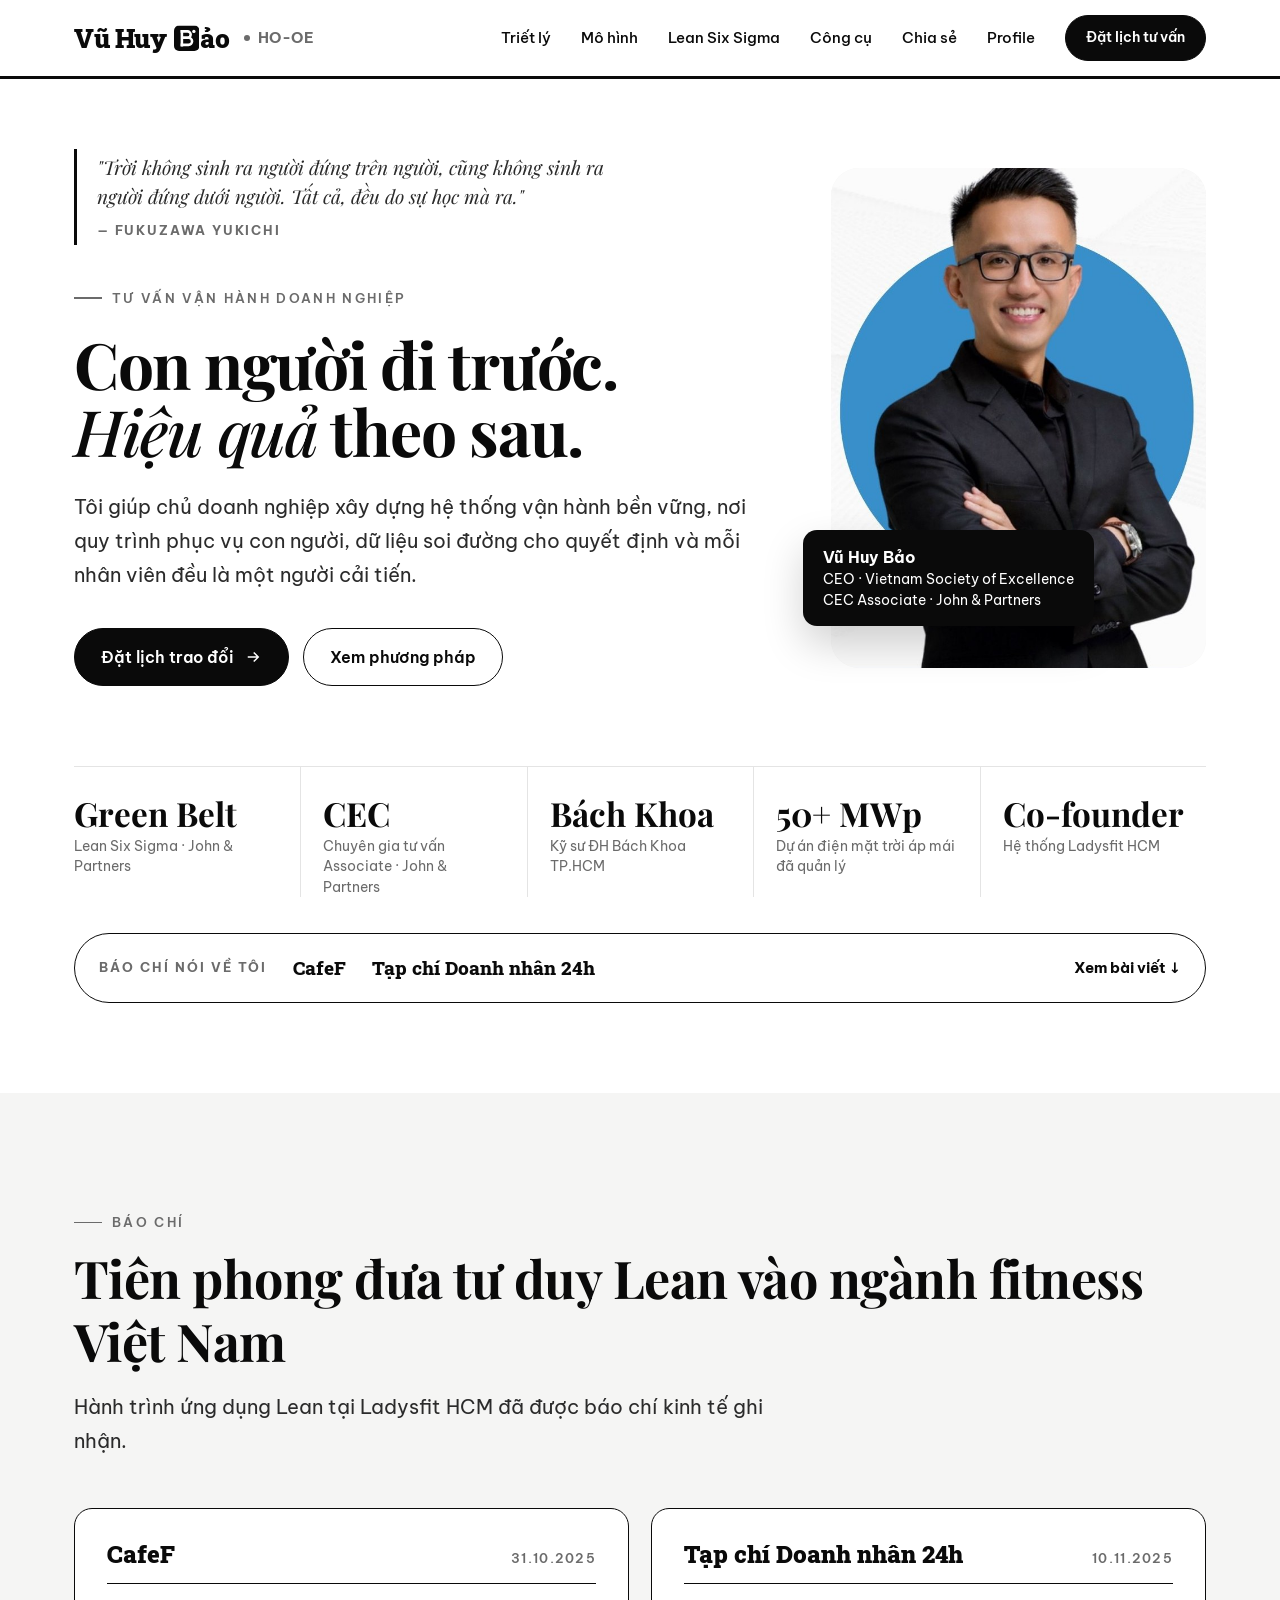
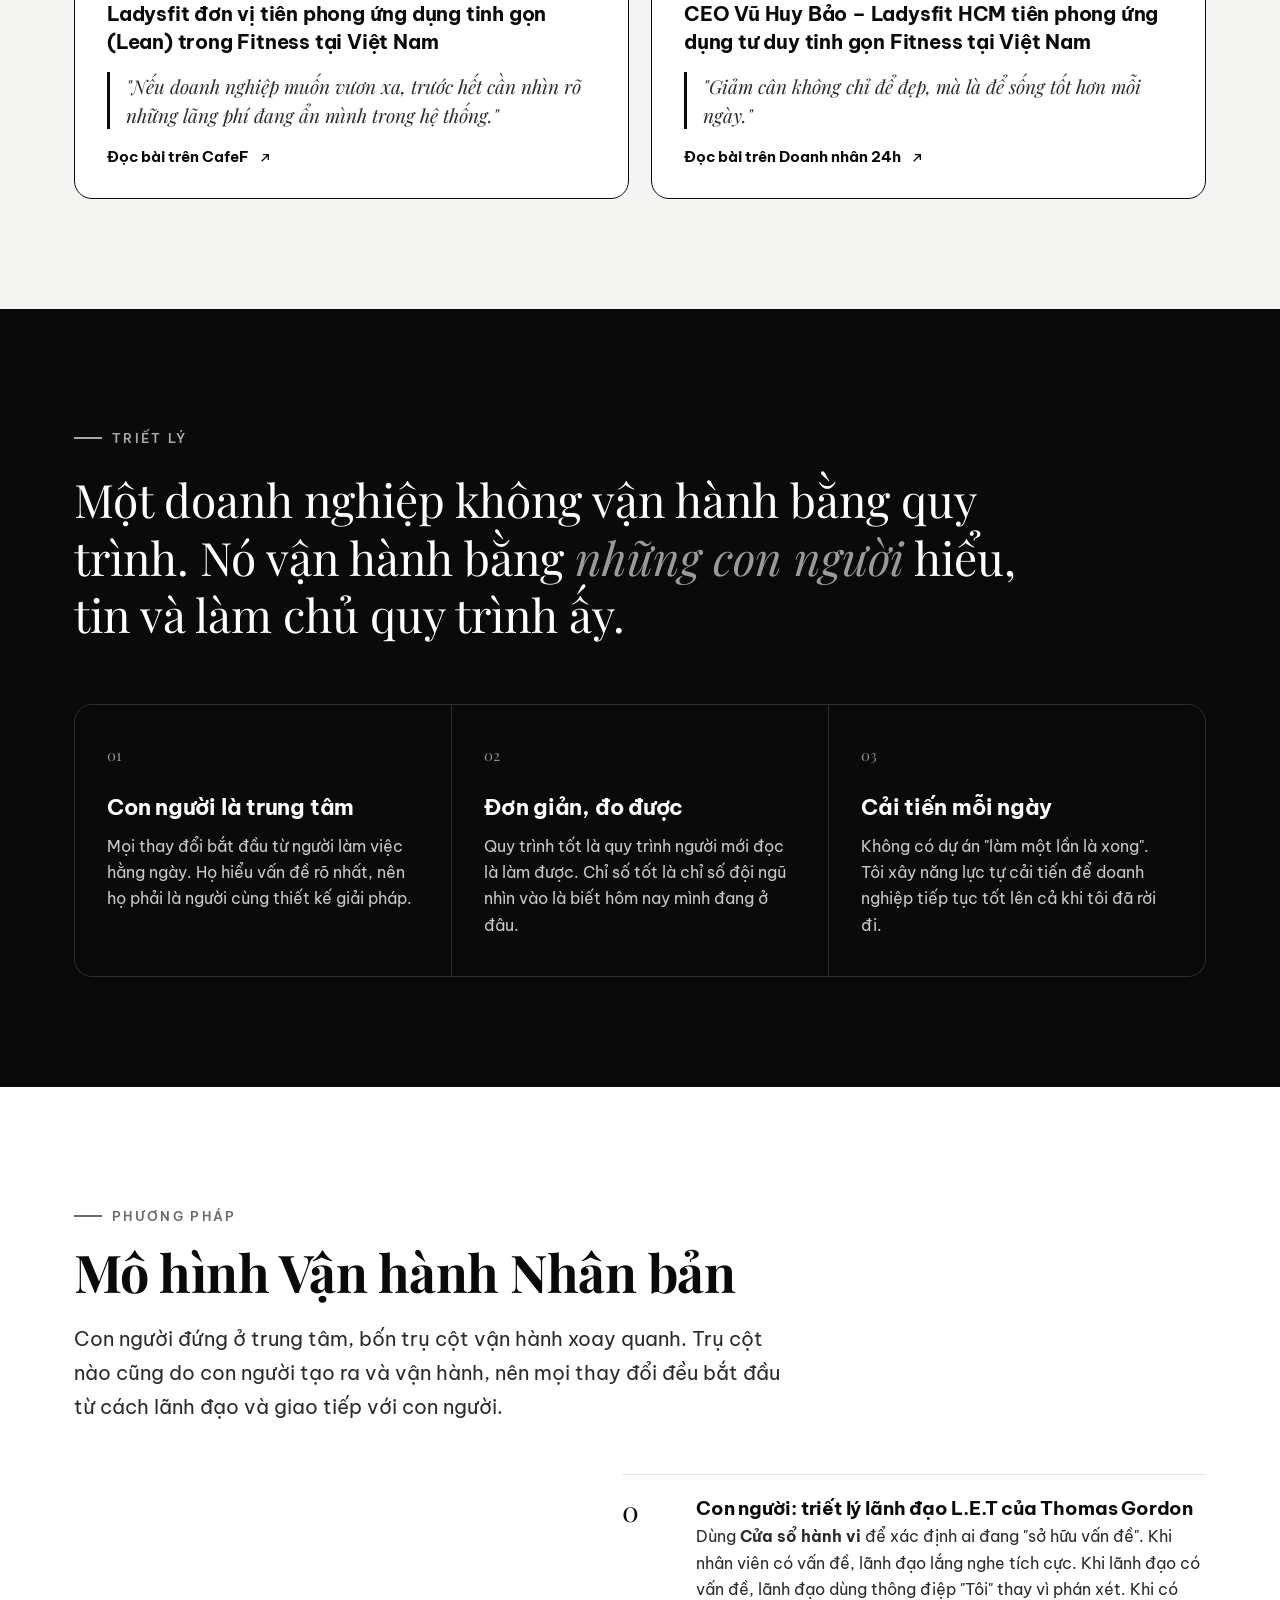
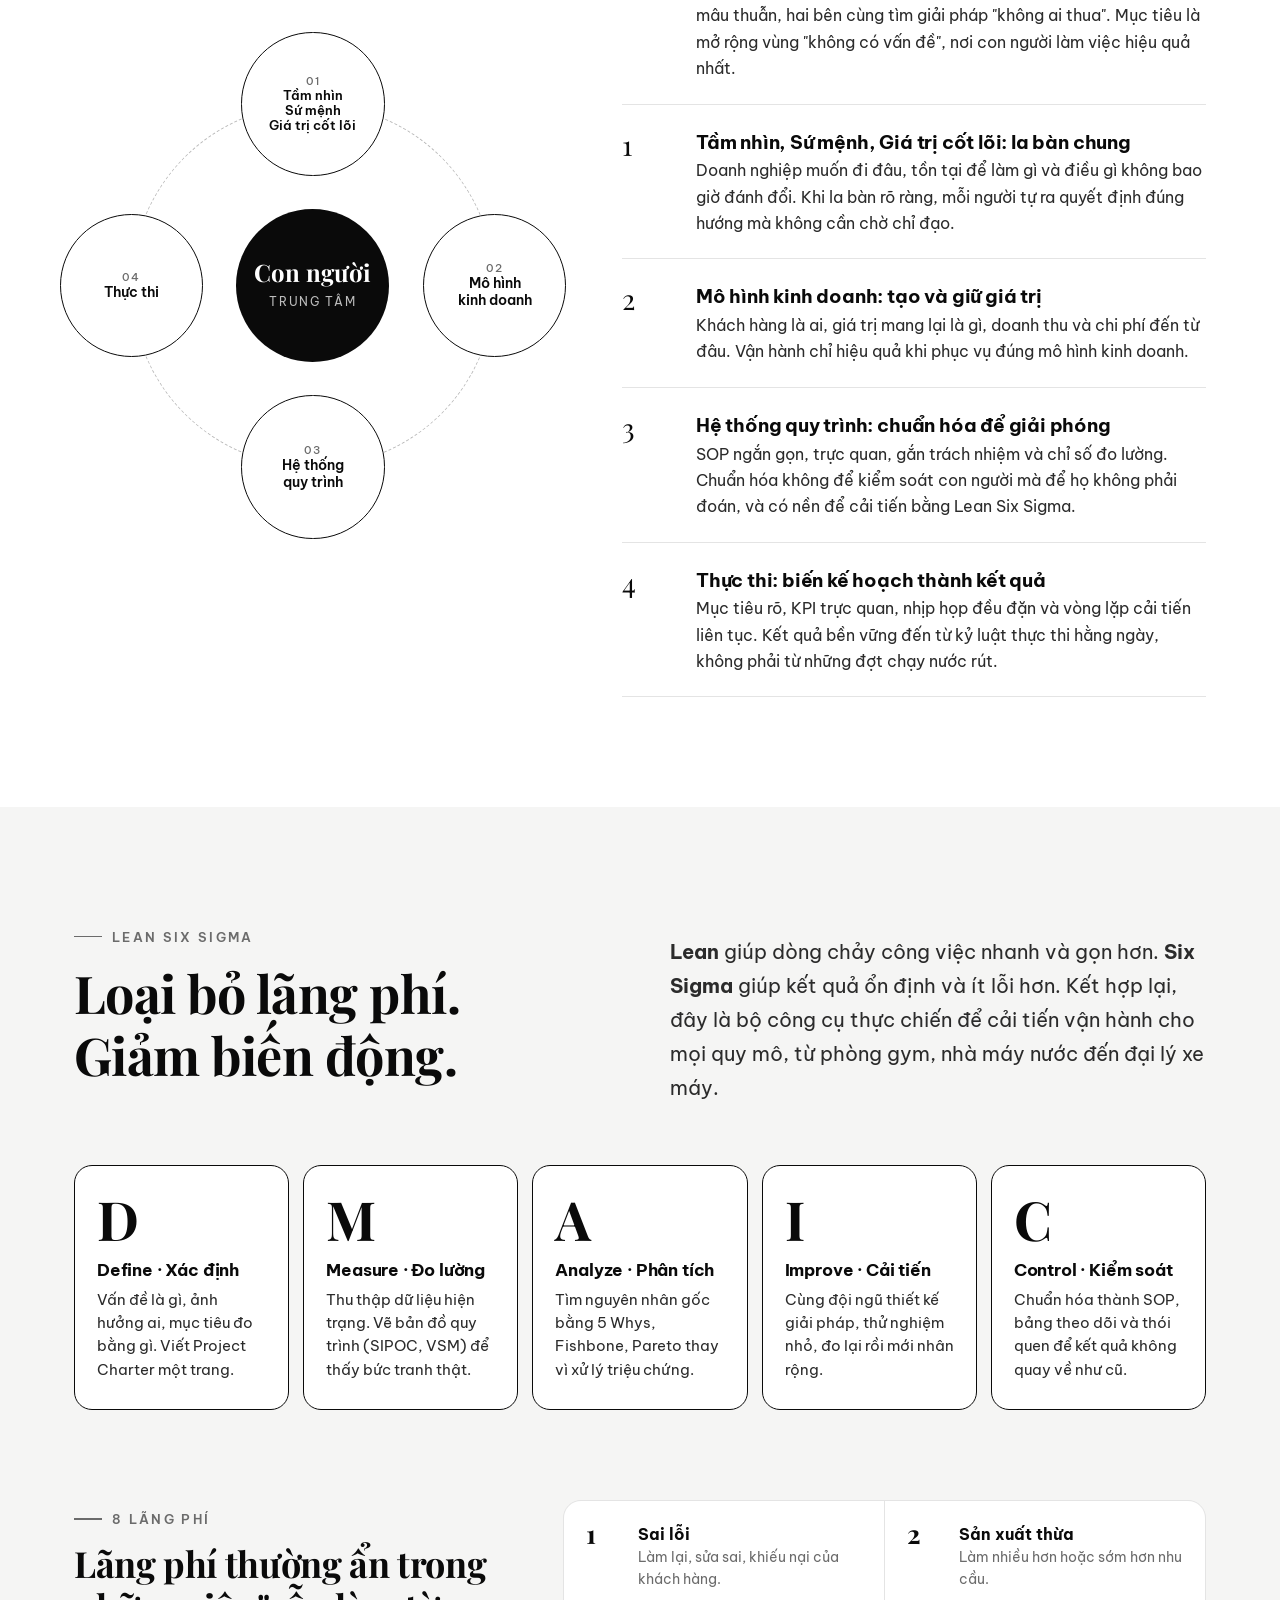
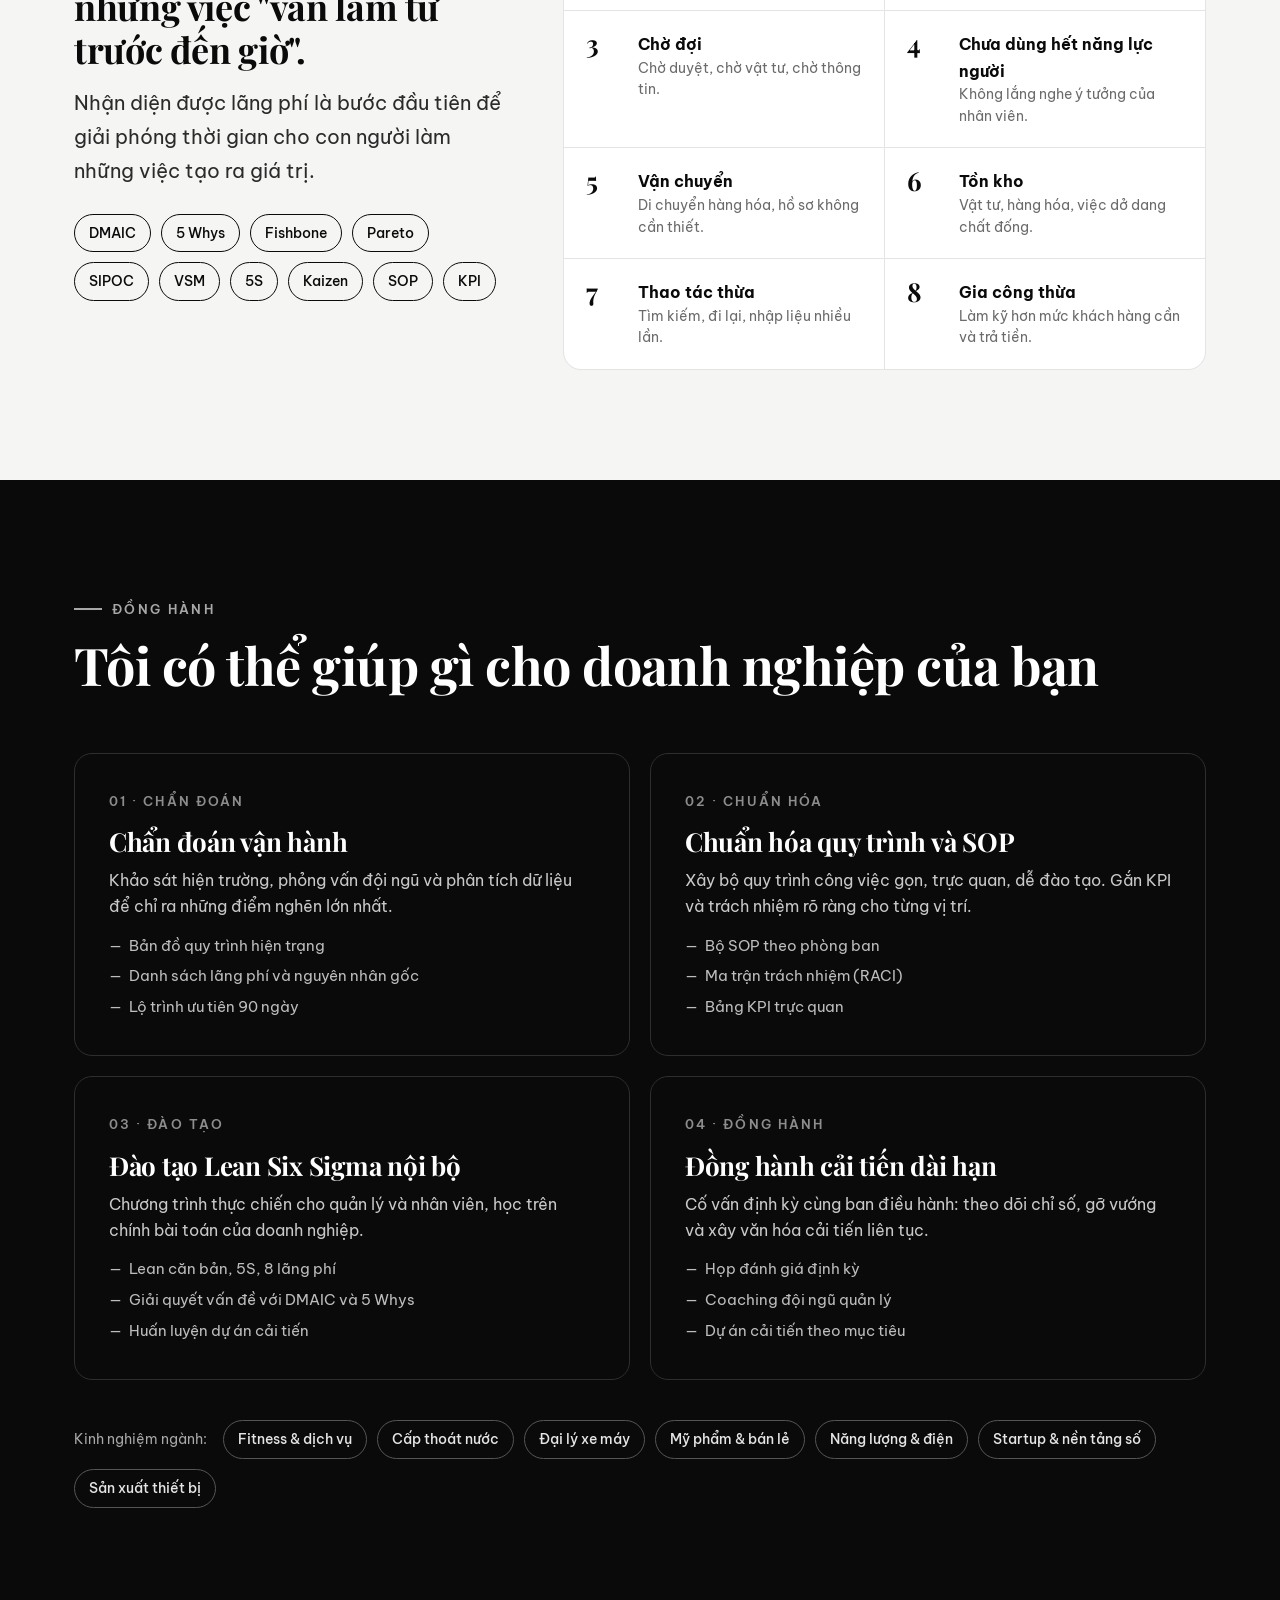
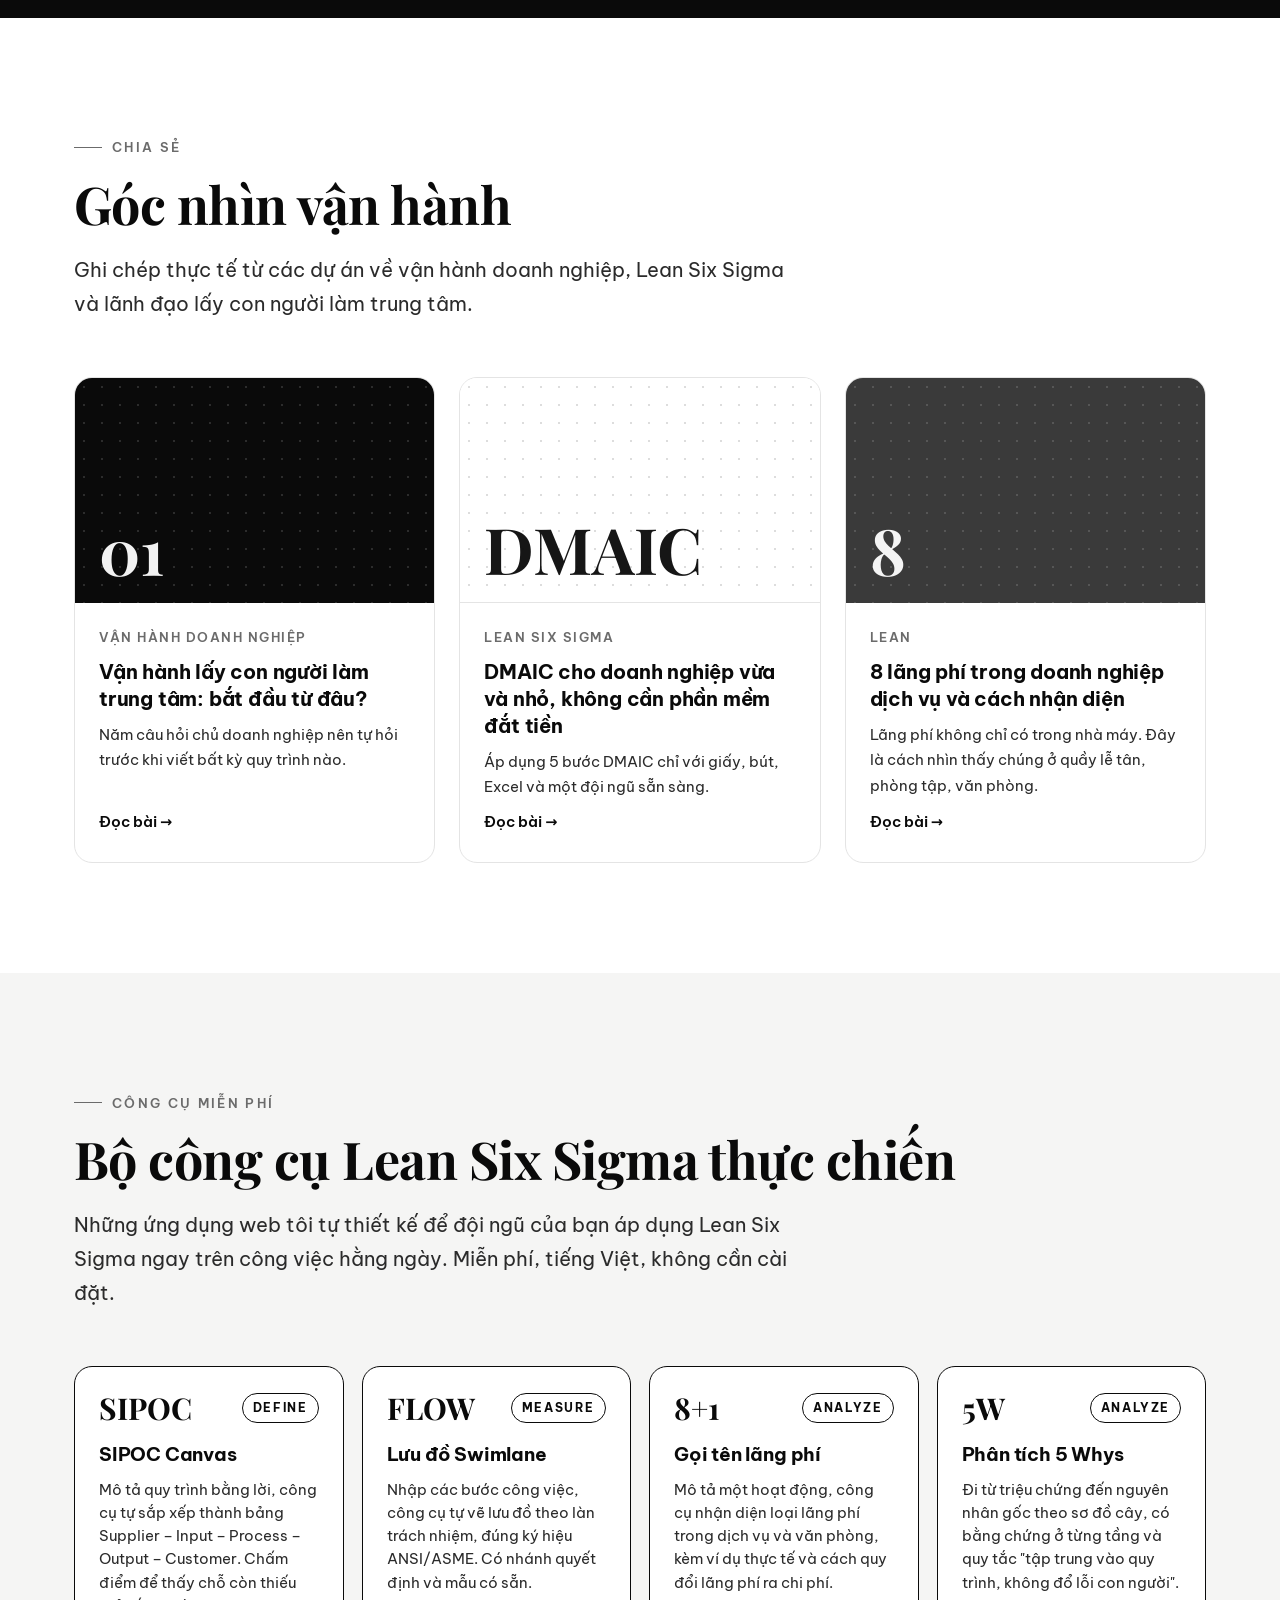
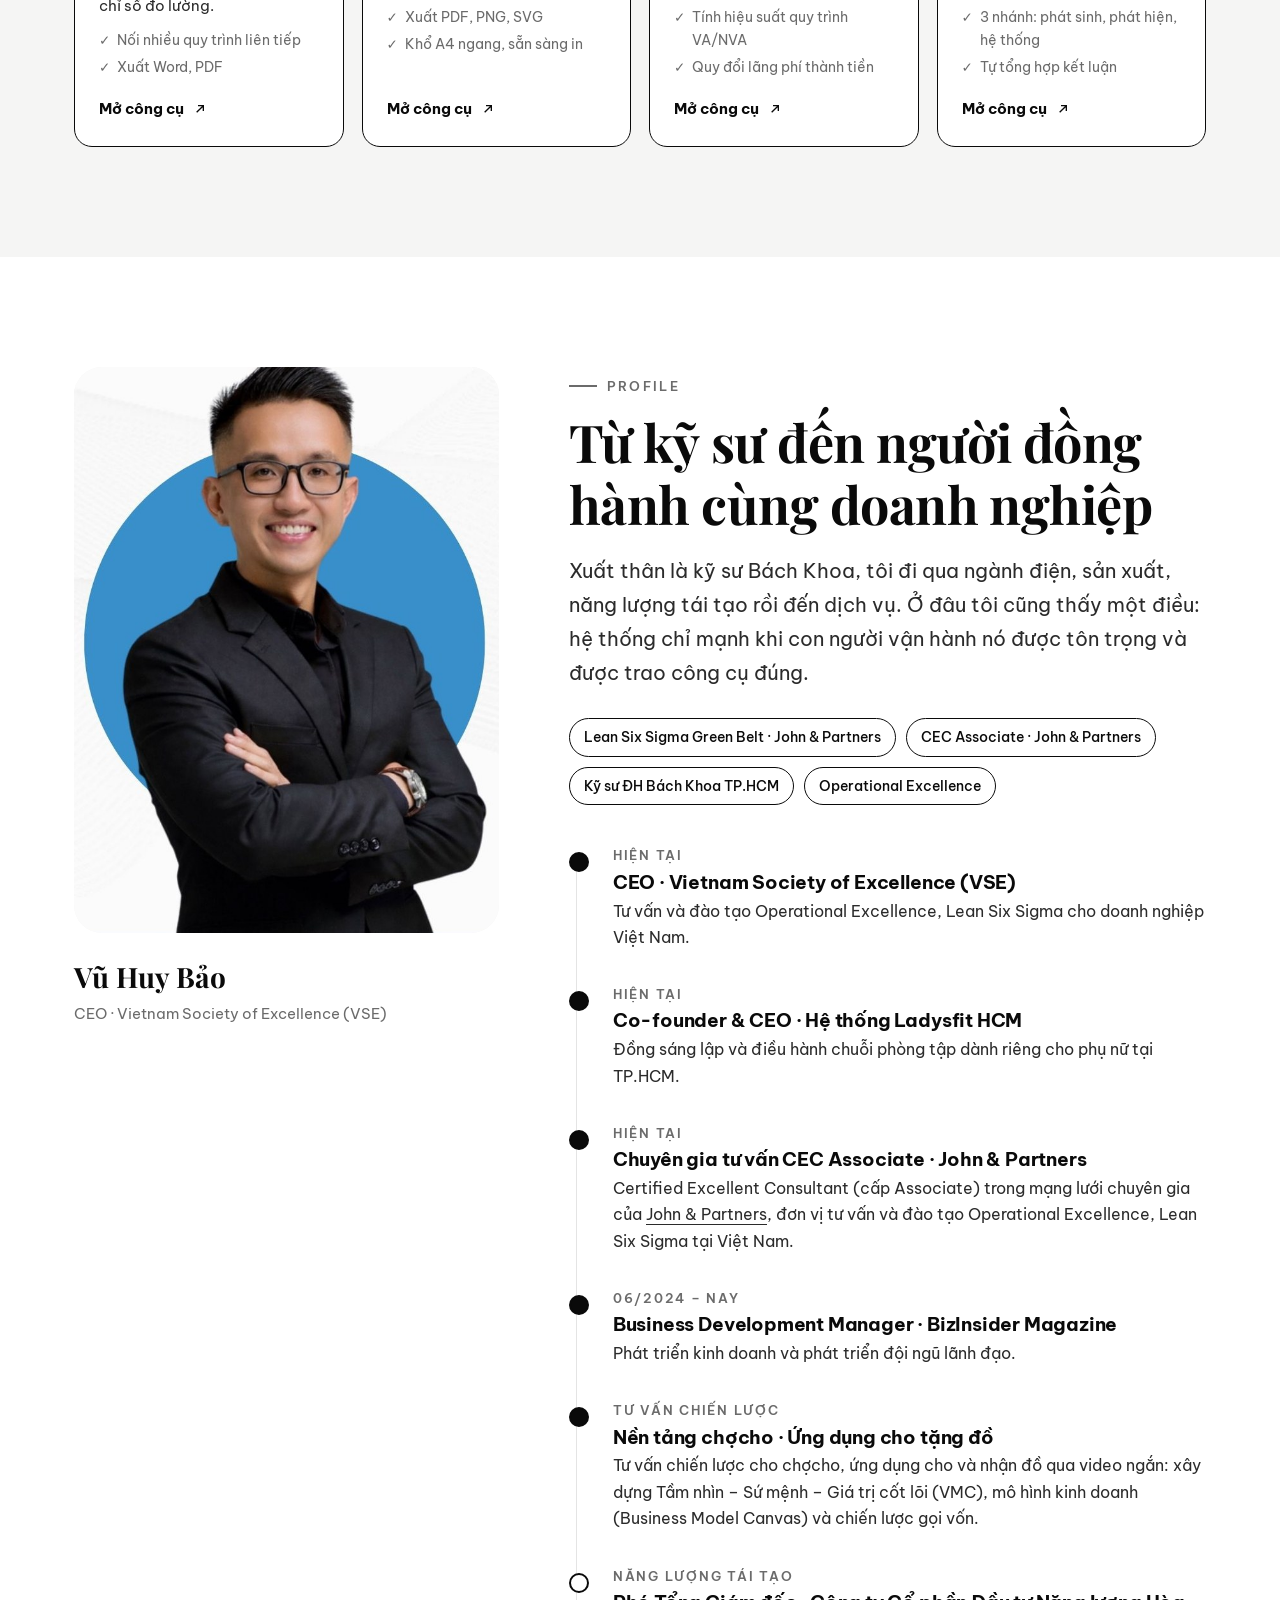
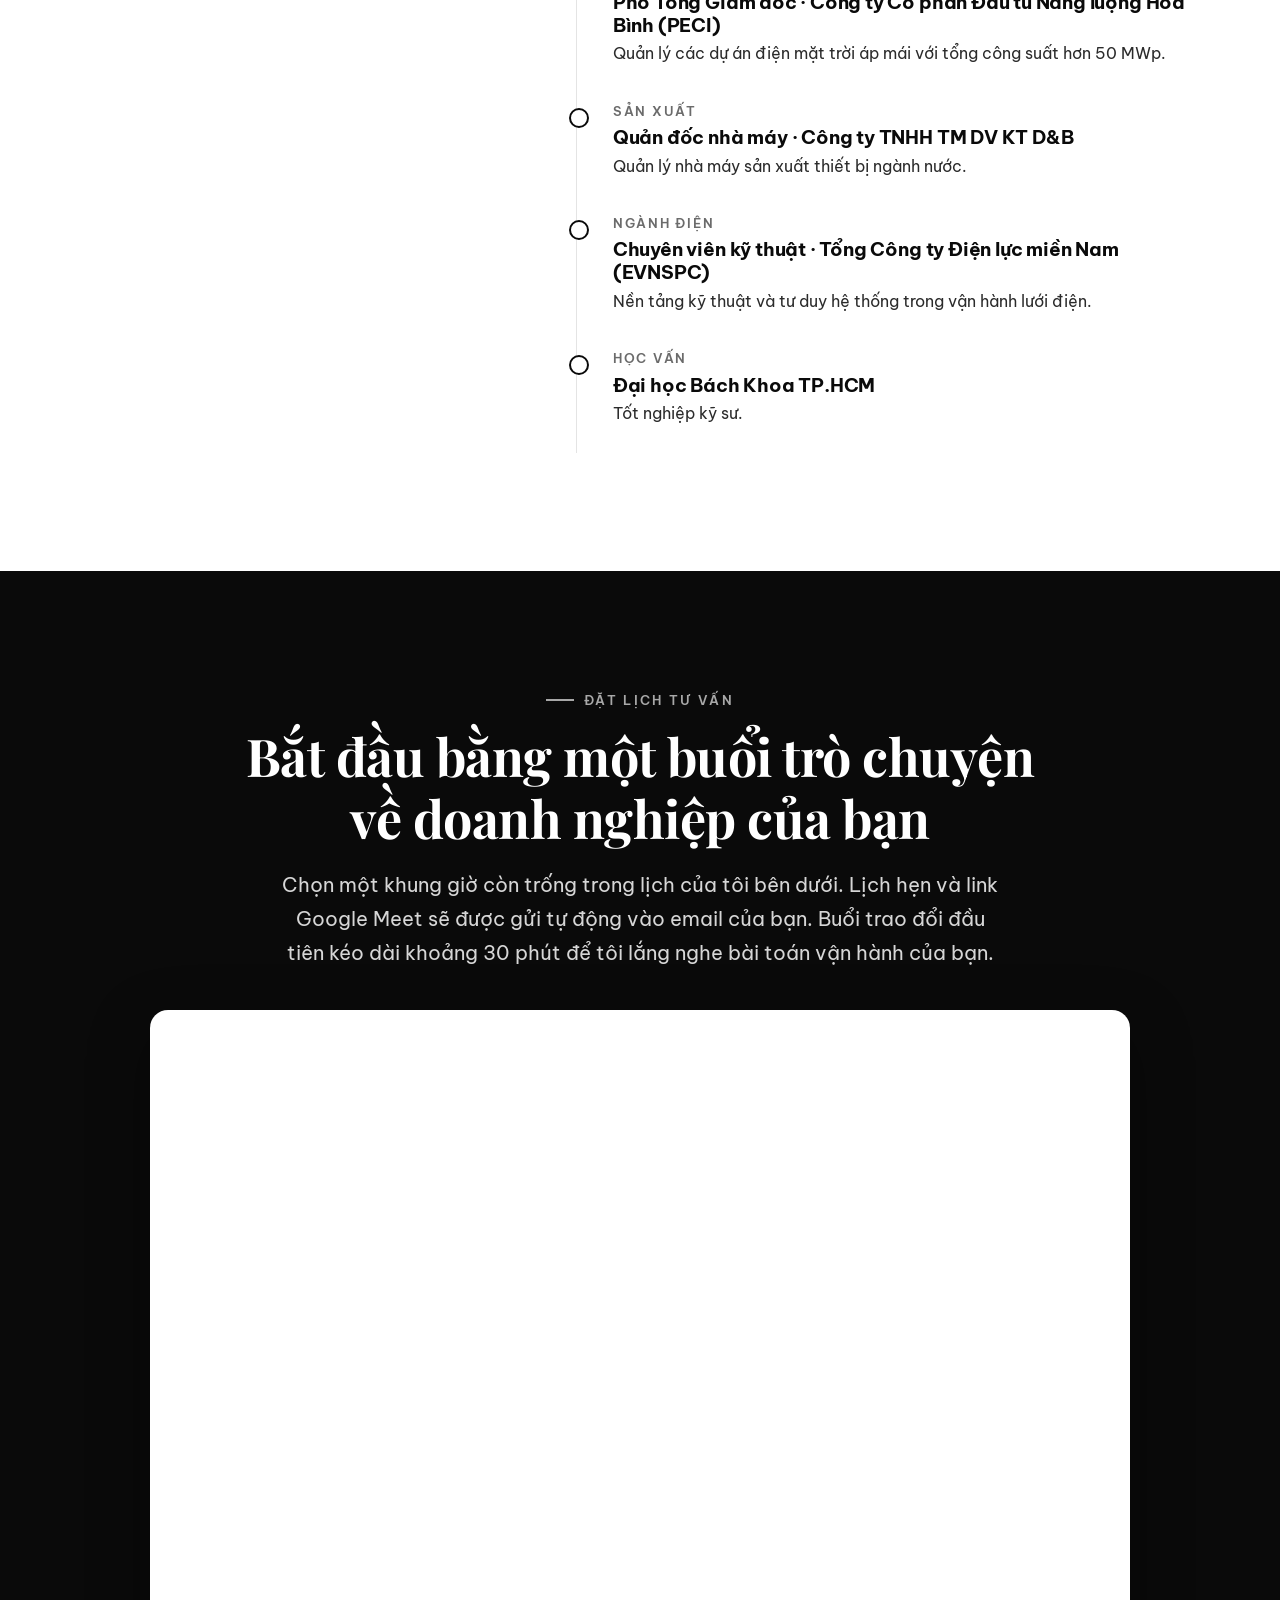
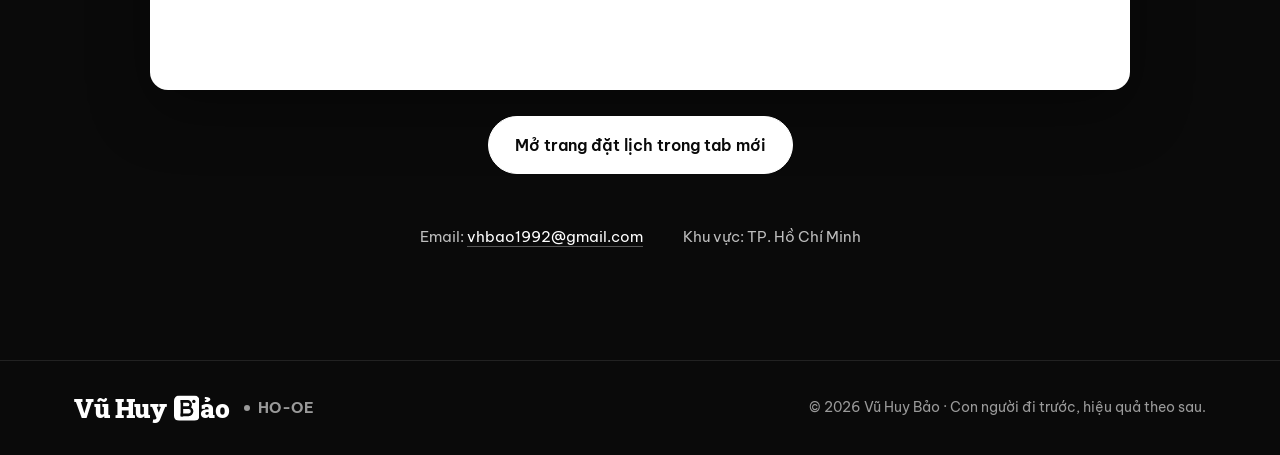
==== commit 75afca55: "Add files via upload" ====
--- a/index.html
+++ b/index.html
@@ -19,7 +19,7 @@
 <link rel="preconnect" href="https://fonts.googleapis.com">
 <link rel="preconnect" href="https://fonts.gstatic.com" crossorigin>
 <link href="https://fonts.googleapis.com/css2?family=Be+Vietnam+Pro:wght@400;500;600;700&family=Roboto+Slab:wght@800;900&family=Playfair+Display:ital,wght@0,500;0,700;1,500&display=swap" rel="stylesheet">
-<link rel="stylesheet" href="assets/css/style.css?v=20260929d">
+<link rel="stylesheet" href="assets/css/style.css?v=20260929e">
 <script type="application/ld+json">
 {"@context":"https://schema.org","@type":"Person","name":"Vũ Huy Bảo","url":"https://vuhuybao.com/","image":"https://vuhuybao.com/assets/img/portrait.jpg","jobTitle":"Chuyên gia tư vấn vận hành doanh nghiệp","worksFor":{"@type":"Organization","name":"Vietnam Society of Excellence"},"alumniOf":"Đại học Bách Khoa TP.HCM","address":{"@type":"PostalAddress","addressLocality":"TP. Hồ Chí Minh","addressCountry":"VN"}}
 </script>
@@ -65,11 +65,12 @@
       </div>
       <div class="hero-photo reveal">
         <div class="frame"><img src="assets/img/portrait.jpg" alt="Chân dung Vũ Huy Bảo" width="666" height="887"></div>
-        <div class="tag"><b>Vũ Huy Bảo</b>CEO · Vietnam Society of Excellence</div>
+        <div class="tag"><b>Vũ Huy Bảo</b>CEO · Vietnam Society of Excellence<br>CEC Associate · John &amp; Partners</div>
       </div>
     </div>
     <div class="stats reveal">
       <div class="stat"><b>Green Belt</b><span>Lean Six Sigma · John &amp; Partners</span></div>
+      <div class="stat"><b>CEC</b><span title="Certified Excellent Consultant">Chuyên gia tư vấn Associate · John &amp; Partners</span></div>
       <div class="stat"><b>Bách Khoa</b><span>Kỹ sư ĐH Bách Khoa TP.HCM</span></div>
       <div class="stat"><b>50+ MWp</b><span>Dự án điện mặt trời áp mái đã quản lý</span></div>
       <div class="stat"><b>Co-founder</b><span>Hệ thống Ladysfit HCM</span></div>
@@ -313,16 +314,16 @@
       <p class="lead reveal">Xuất thân là kỹ sư Bách Khoa, tôi đi qua ngành điện, sản xuất, năng lượng tái tạo rồi đến dịch vụ. Ở đâu tôi cũng thấy một điều: hệ thống chỉ mạnh khi con người vận hành nó được tôn trọng và được trao công cụ đúng.</p>
       <div class="creds reveal">
         <span class="chip">Lean Six Sigma Green Belt · John &amp; Partners</span>
-        <span class="chip">Chuyên gia tư vấn CEC · John &amp; Partners</span>
+        <span class="chip">CEC Associate · John &amp; Partners</span>
         <span class="chip">Kỹ sư ĐH Bách Khoa TP.HCM</span>
         <span class="chip">Operational Excellence</span>
       </div>
       <ul class="timeline">
         <li class="now reveal"><div class="when">Hiện tại</div><h3>CEO · Vietnam Society of Excellence (VSE)</h3><p>Tư vấn và đào tạo Operational Excellence, Lean Six Sigma cho doanh nghiệp Việt Nam.</p></li>
         <li class="now reveal"><div class="when">Hiện tại</div><h3>Co-founder &amp; CEO · Hệ thống Ladysfit HCM</h3><p>Đồng sáng lập và điều hành chuỗi phòng tập dành riêng cho phụ nữ tại TP.HCM.</p></li>
-        <li class="now reveal"><div class="when">Hiện tại</div><h3>Chuyên gia tư vấn CEC · John &amp; Partners</h3><p>Certified Excellent Consultant trong mạng lưới chuyên gia của <a href="https://john-partners.com/" target="_blank" rel="noopener">John &amp; Partners</a>, đơn vị tư vấn và đào tạo Operational Excellence, Lean Six Sigma tại Việt Nam.</p></li>
+        <li class="now reveal"><div class="when">Hiện tại</div><h3>Chuyên gia tư vấn CEC Associate · John &amp; Partners</h3><p>Certified Excellent Consultant (cấp Associate) trong mạng lưới chuyên gia của <a href="https://john-partners.com/" target="_blank" rel="noopener">John &amp; Partners</a>, đơn vị tư vấn và đào tạo Operational Excellence, Lean Six Sigma tại Việt Nam.</p></li>
         <li class="now reveal"><div class="when">06/2024 – nay</div><h3>Business Development Manager · BizInsider Magazine</h3><p>Phát triển kinh doanh và phát triển đội ngũ lãnh đạo.</p></li>
-        <li class="now reveal"><div class="when">Tư vấn chiến lược</div><h3>Nền tảng chợcho · Ứng dụng cho tặng đồ</h3><p>Tư vấn chiến lược cho chợcho, ứng dụng cho và nhận đồ qua video ngắn: xây dựng VMC, Business Model Canvas và chiến lược gọi vốn.</p></li>
+        <li class="now reveal"><div class="when">Tư vấn chiến lược</div><h3>Nền tảng chợcho · Ứng dụng cho tặng đồ</h3><p>Tư vấn chiến lược cho chợcho, ứng dụng cho và nhận đồ qua video ngắn: xây dựng Tầm nhìn – Sứ mệnh – Giá trị cốt lõi (VMC), mô hình kinh doanh (Business Model Canvas) và chiến lược gọi vốn.</p></li>
         <li class="reveal"><div class="when">Năng lượng tái tạo</div><h3>Phó Tổng Giám đốc · Công ty Cổ phần Đầu tư Năng lượng Hòa Bình (PECI)</h3><p>Quản lý các dự án điện mặt trời áp mái với tổng công suất hơn 50 MWp.</p></li>
         <li class="reveal"><div class="when">Sản xuất</div><h3>Quản đốc nhà máy · Công ty TNHH TM DV KT D&amp;B</h3><p>Quản lý nhà máy sản xuất thiết bị ngành nước.</p></li>
         <li class="reveal"><div class="when">Ngành điện</div><h3>Chuyên viên kỹ thuật · Tổng Công ty Điện lực miền Nam (EVNSPC)</h3><p>Nền tảng kỹ thuật và tư duy hệ thống trong vận hành lưới điện.</p></li>
@@ -360,6 +361,6 @@
   </div>
 </footer>
 
-<script src="assets/js/main.js?v=20260929d"></script>
+<script src="assets/js/main.js?v=20260929e"></script>
 </body>
 </html>
--- a/assets/css/style.css
+++ b/assets/css/style.css
@@ -320,3 +320,13 @@
 .footer .wm-b .wb-fg{stroke:#0a0a0a}
 .footer .wm-b .wb-dot{fill:#0a0a0a}
 .timeline p a{border-bottom:1px solid currentColor}
+/* 5 stats */
+.stats{grid-template-columns:repeat(5,1fr)}
+.stat b{font-size:clamp(26px,2.6vw,36px)}
+.stat span{font-size:13.5px;line-height:1.5;display:block;margin-top:4px}
+@media (max-width:900px){
+  .stats{grid-template-columns:repeat(2,1fr)}
+  .stat:nth-child(odd){border-left:0;padding-left:0}
+  .stat:nth-child(even){border-left:1px solid var(--line);padding-left:22px}
+  .stat:last-child{grid-column:1/-1}
+}
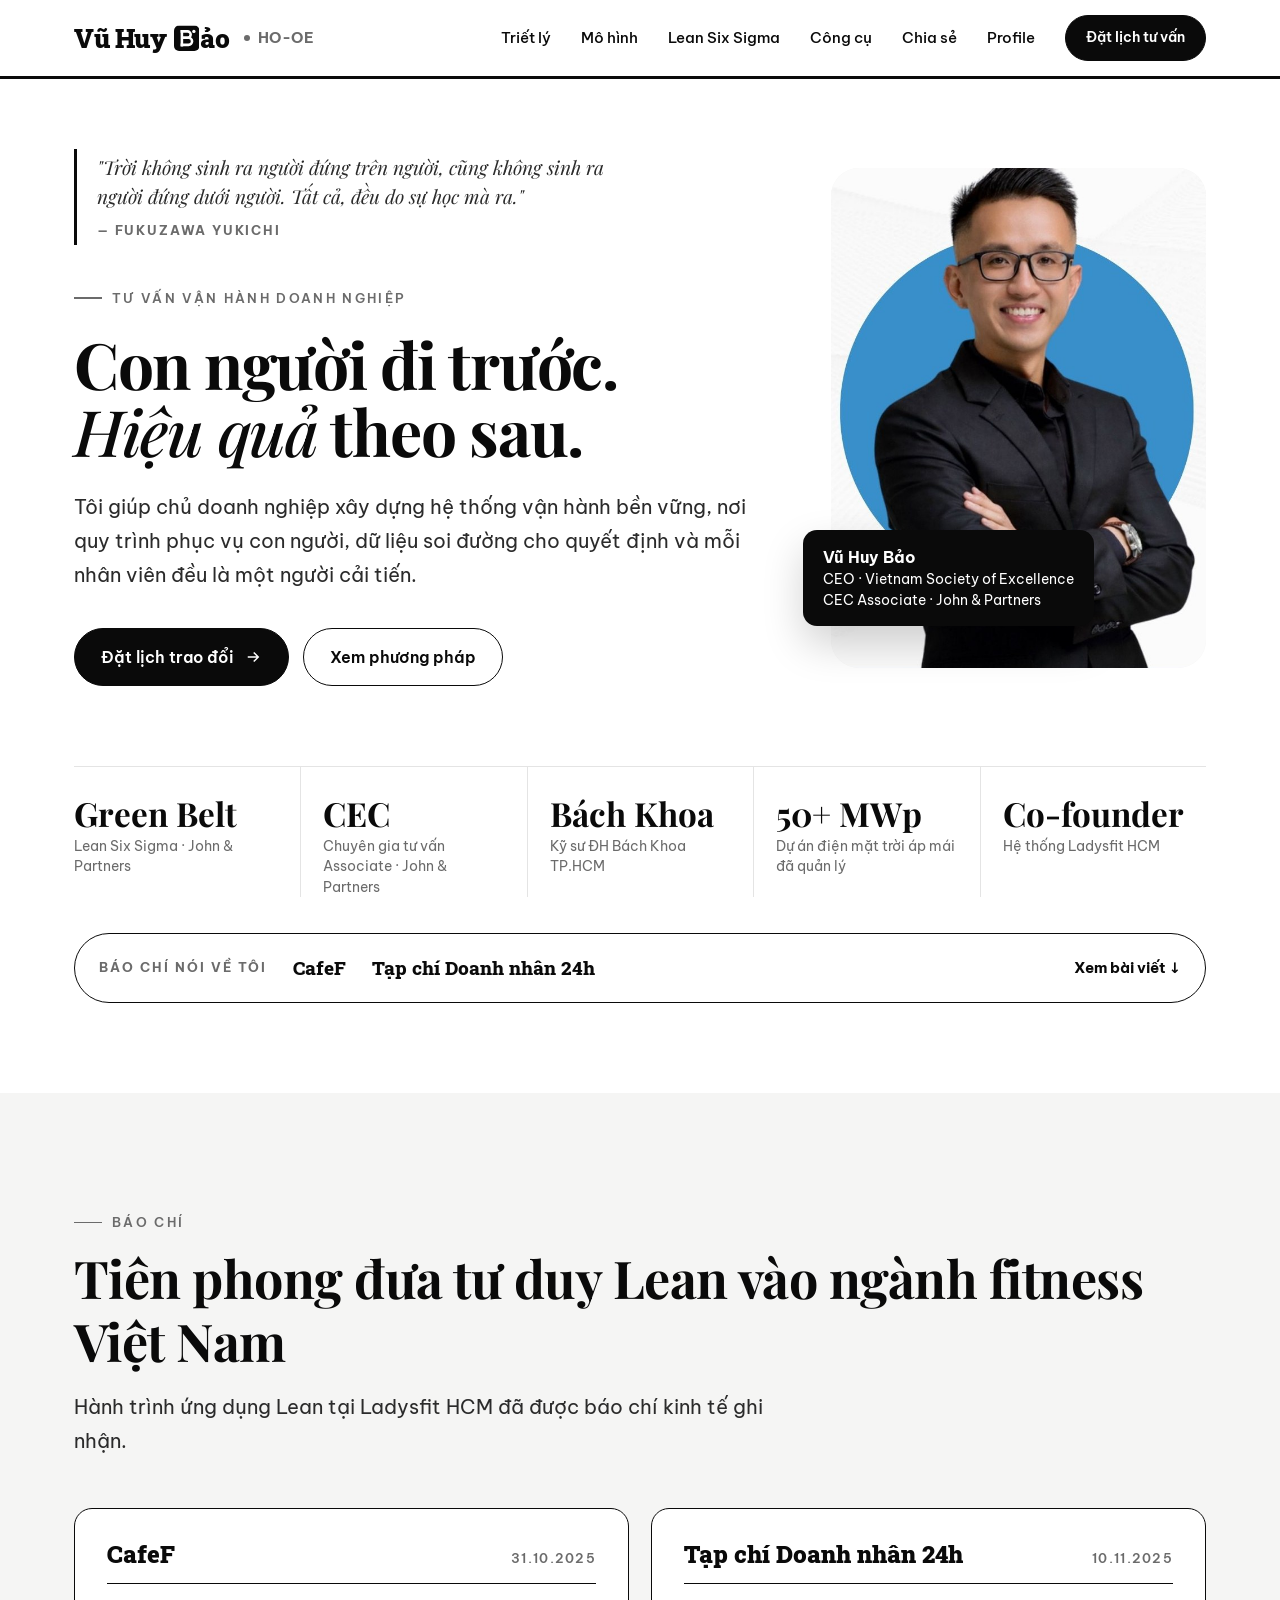
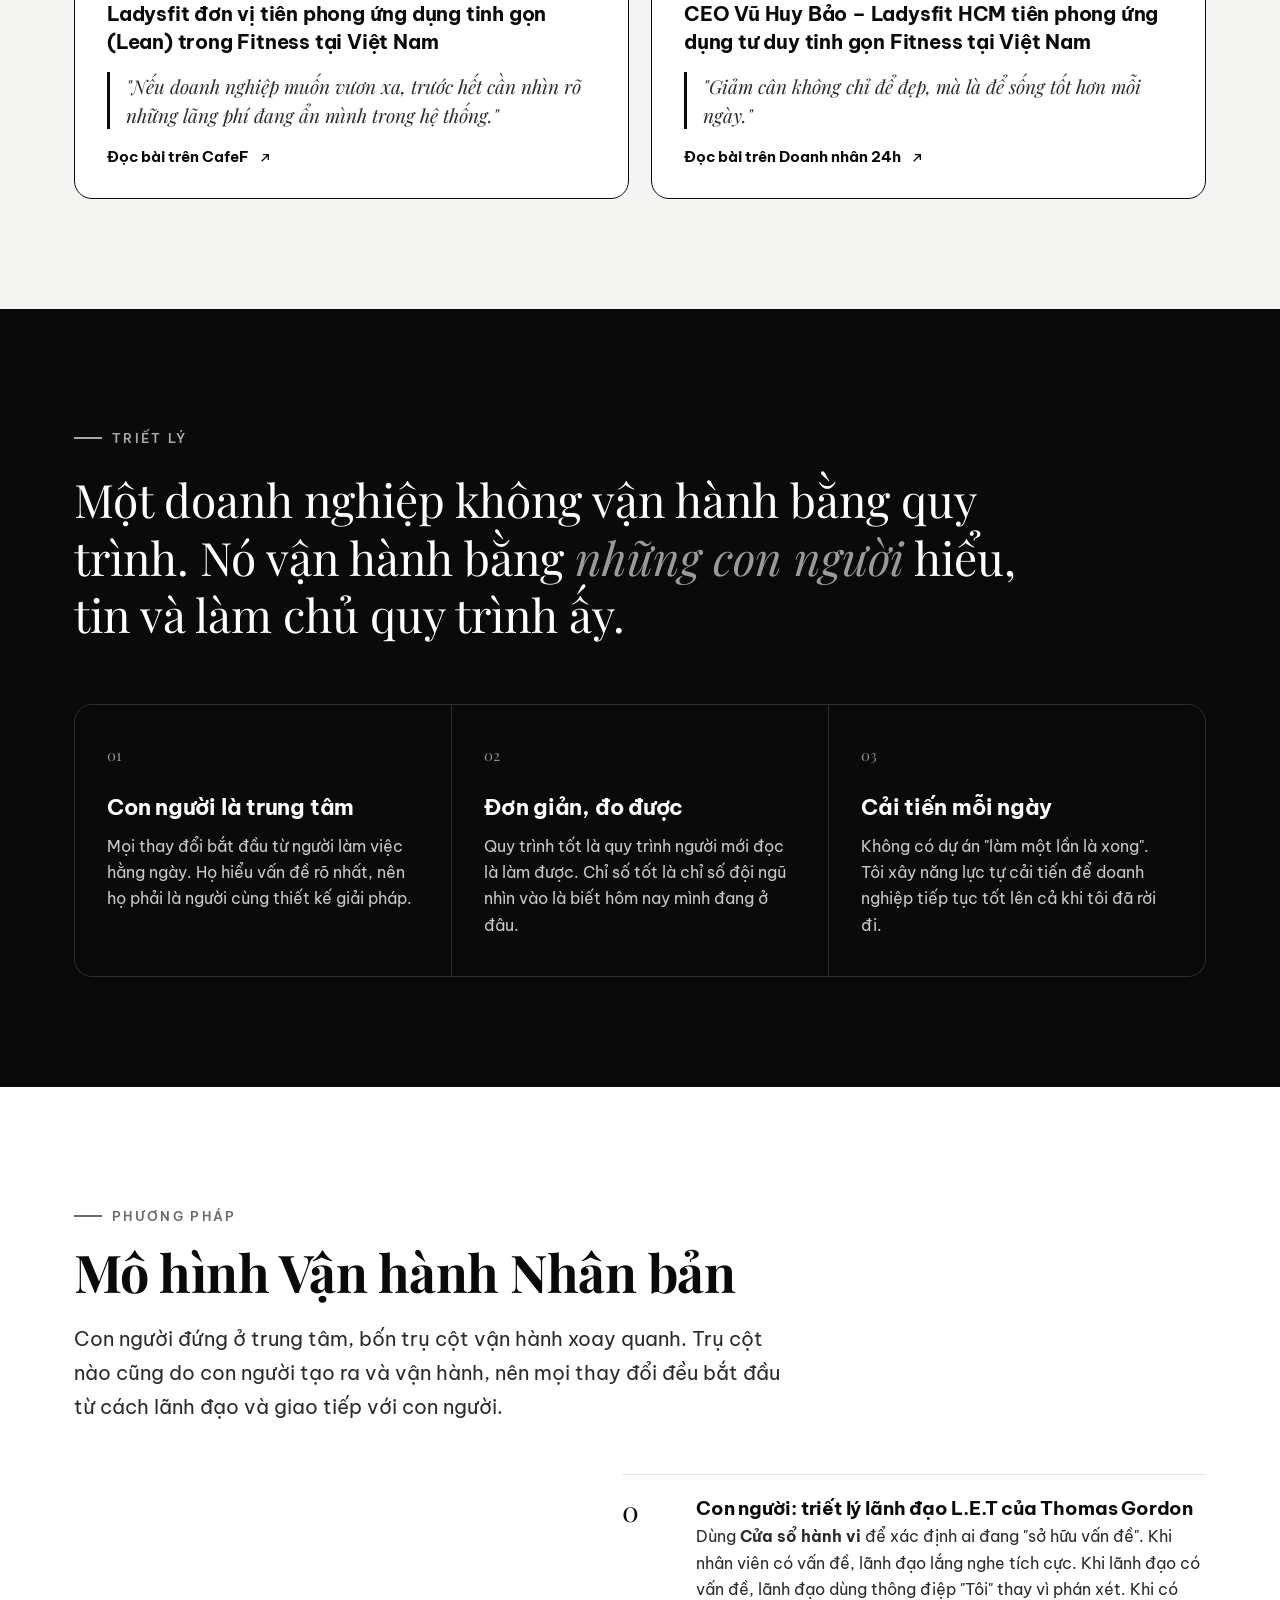
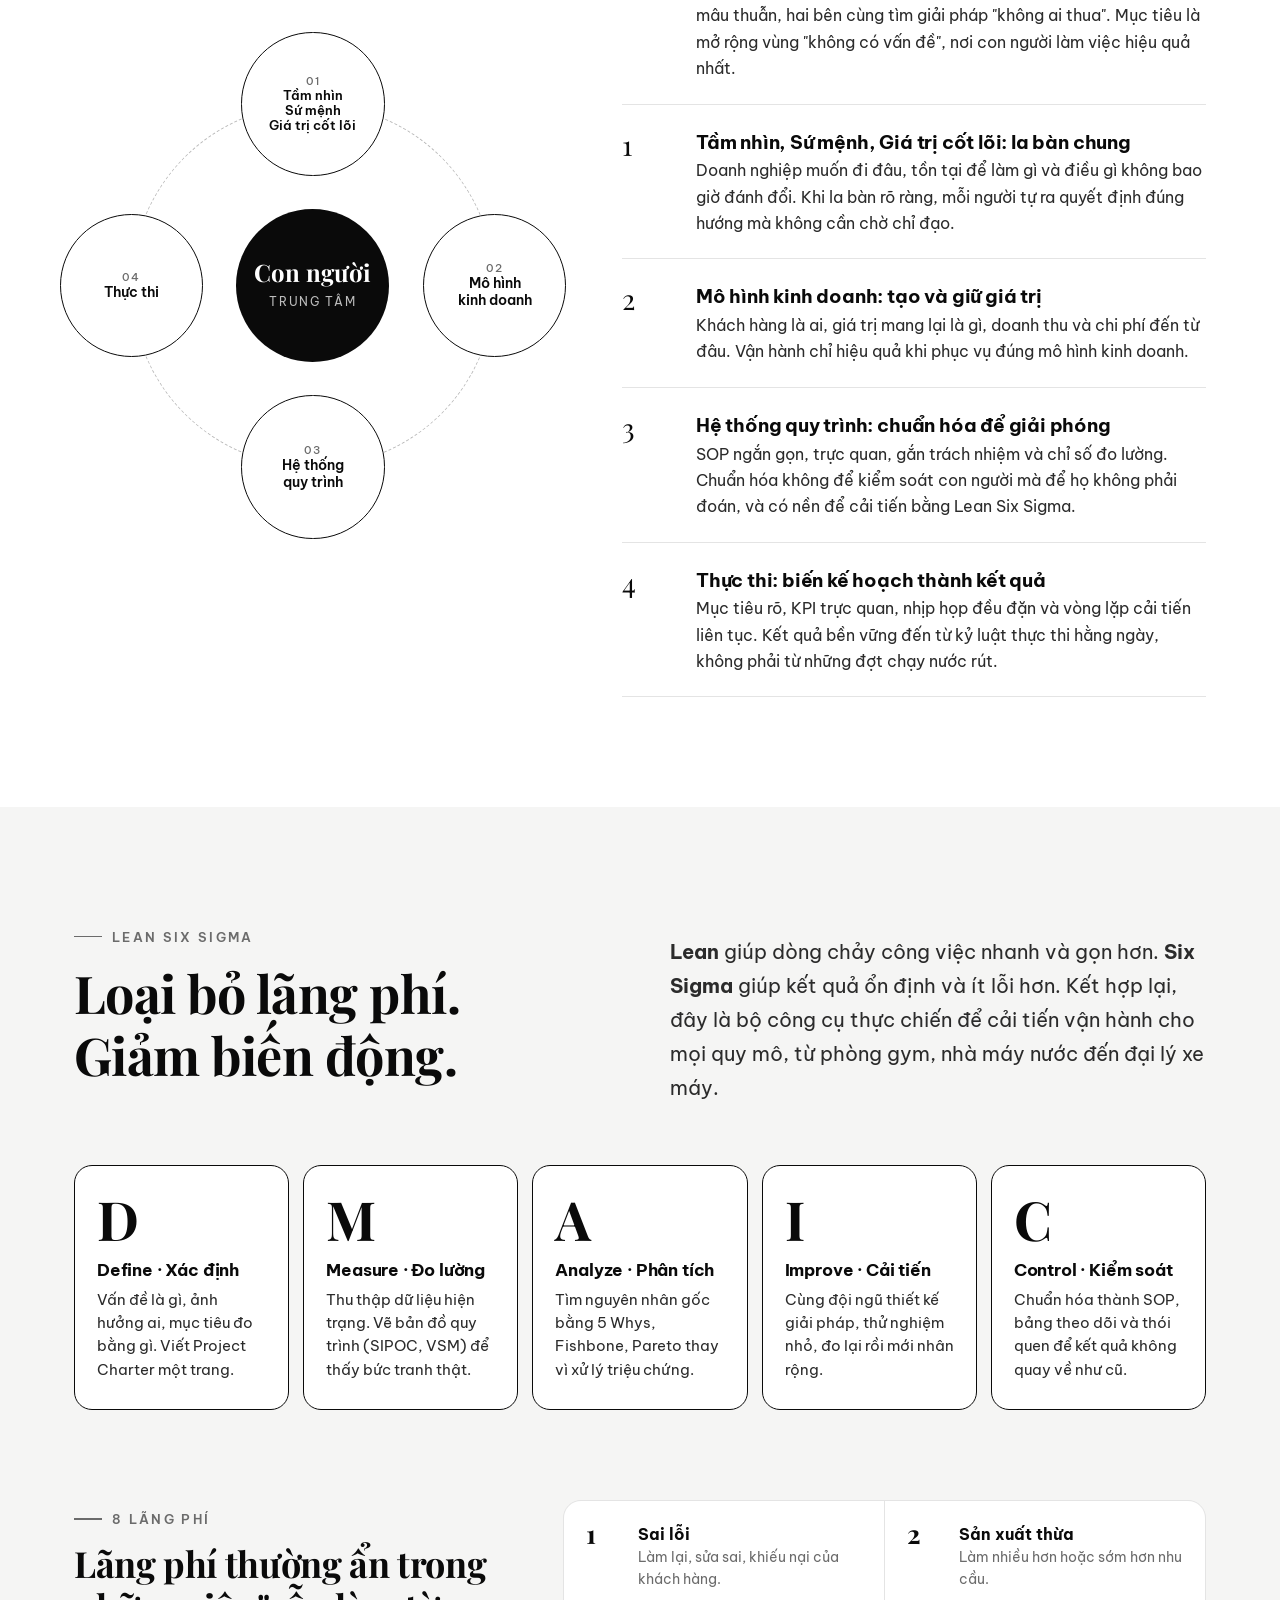
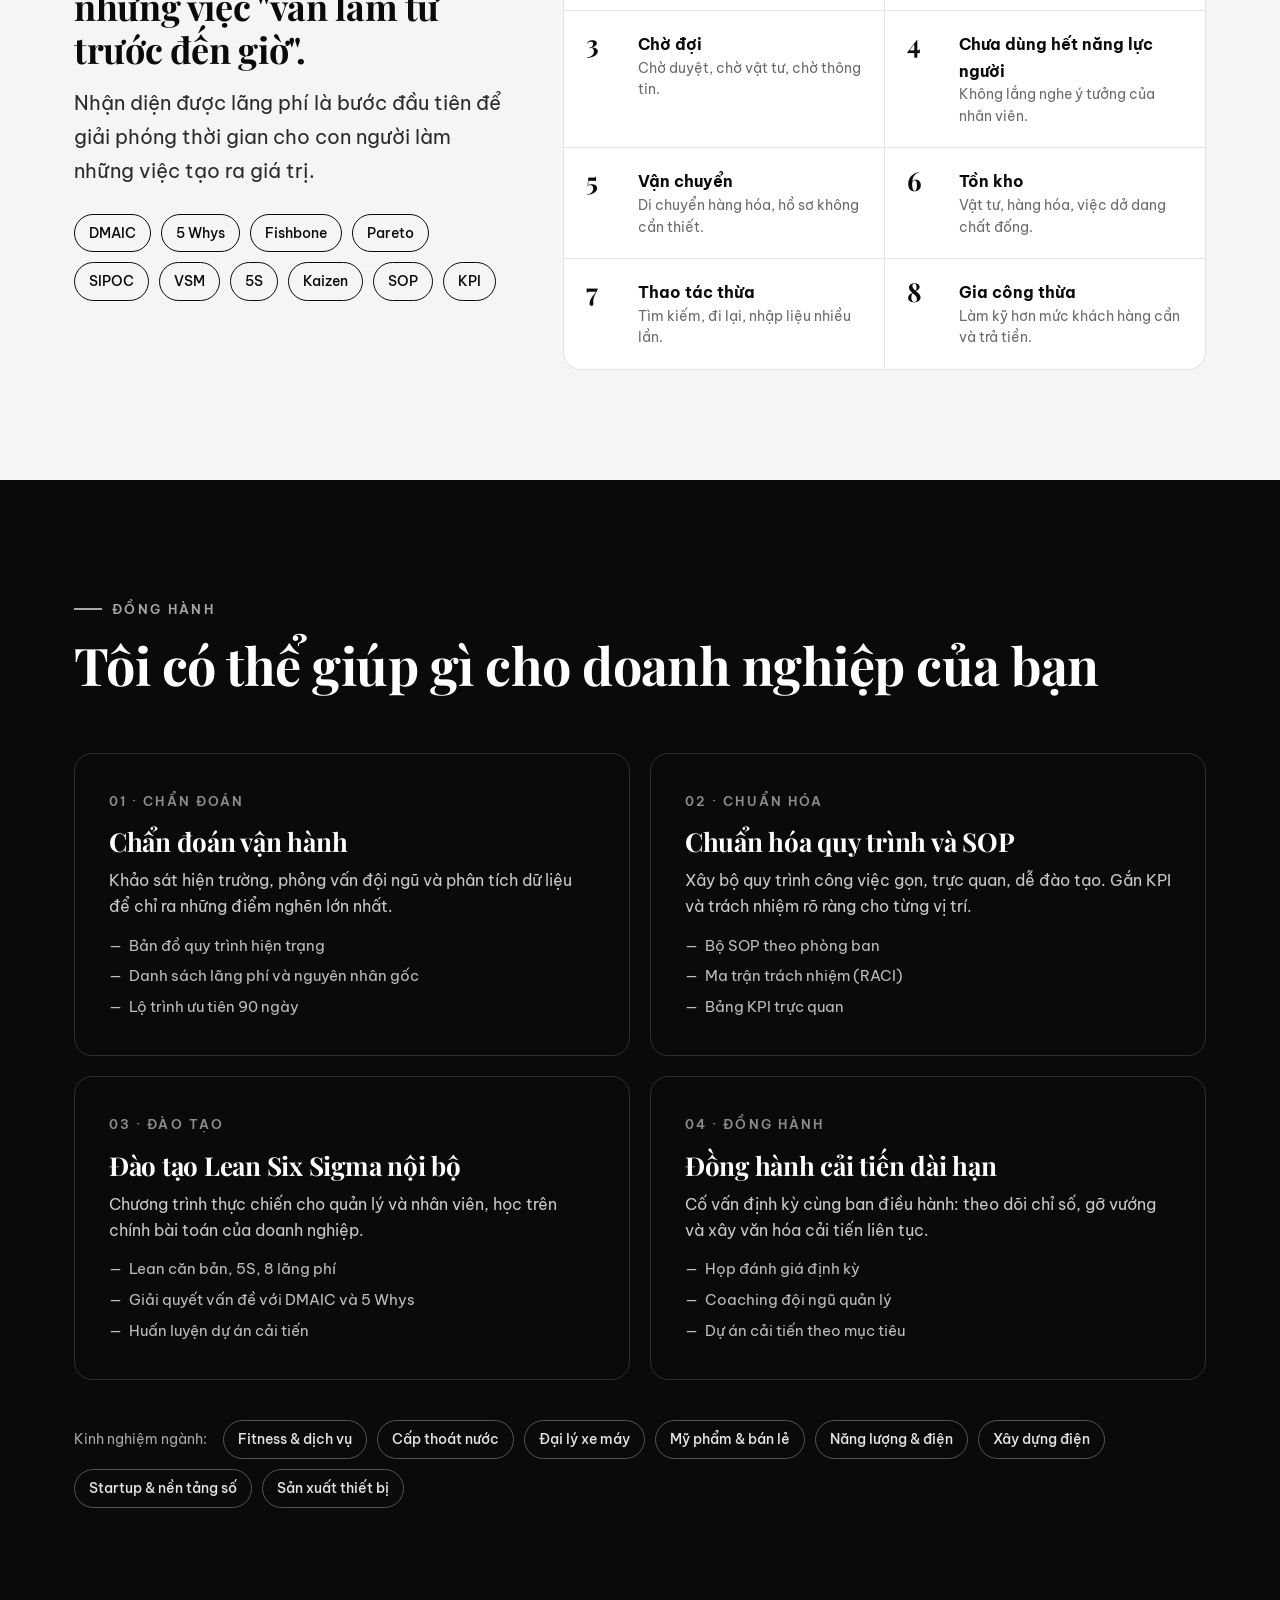
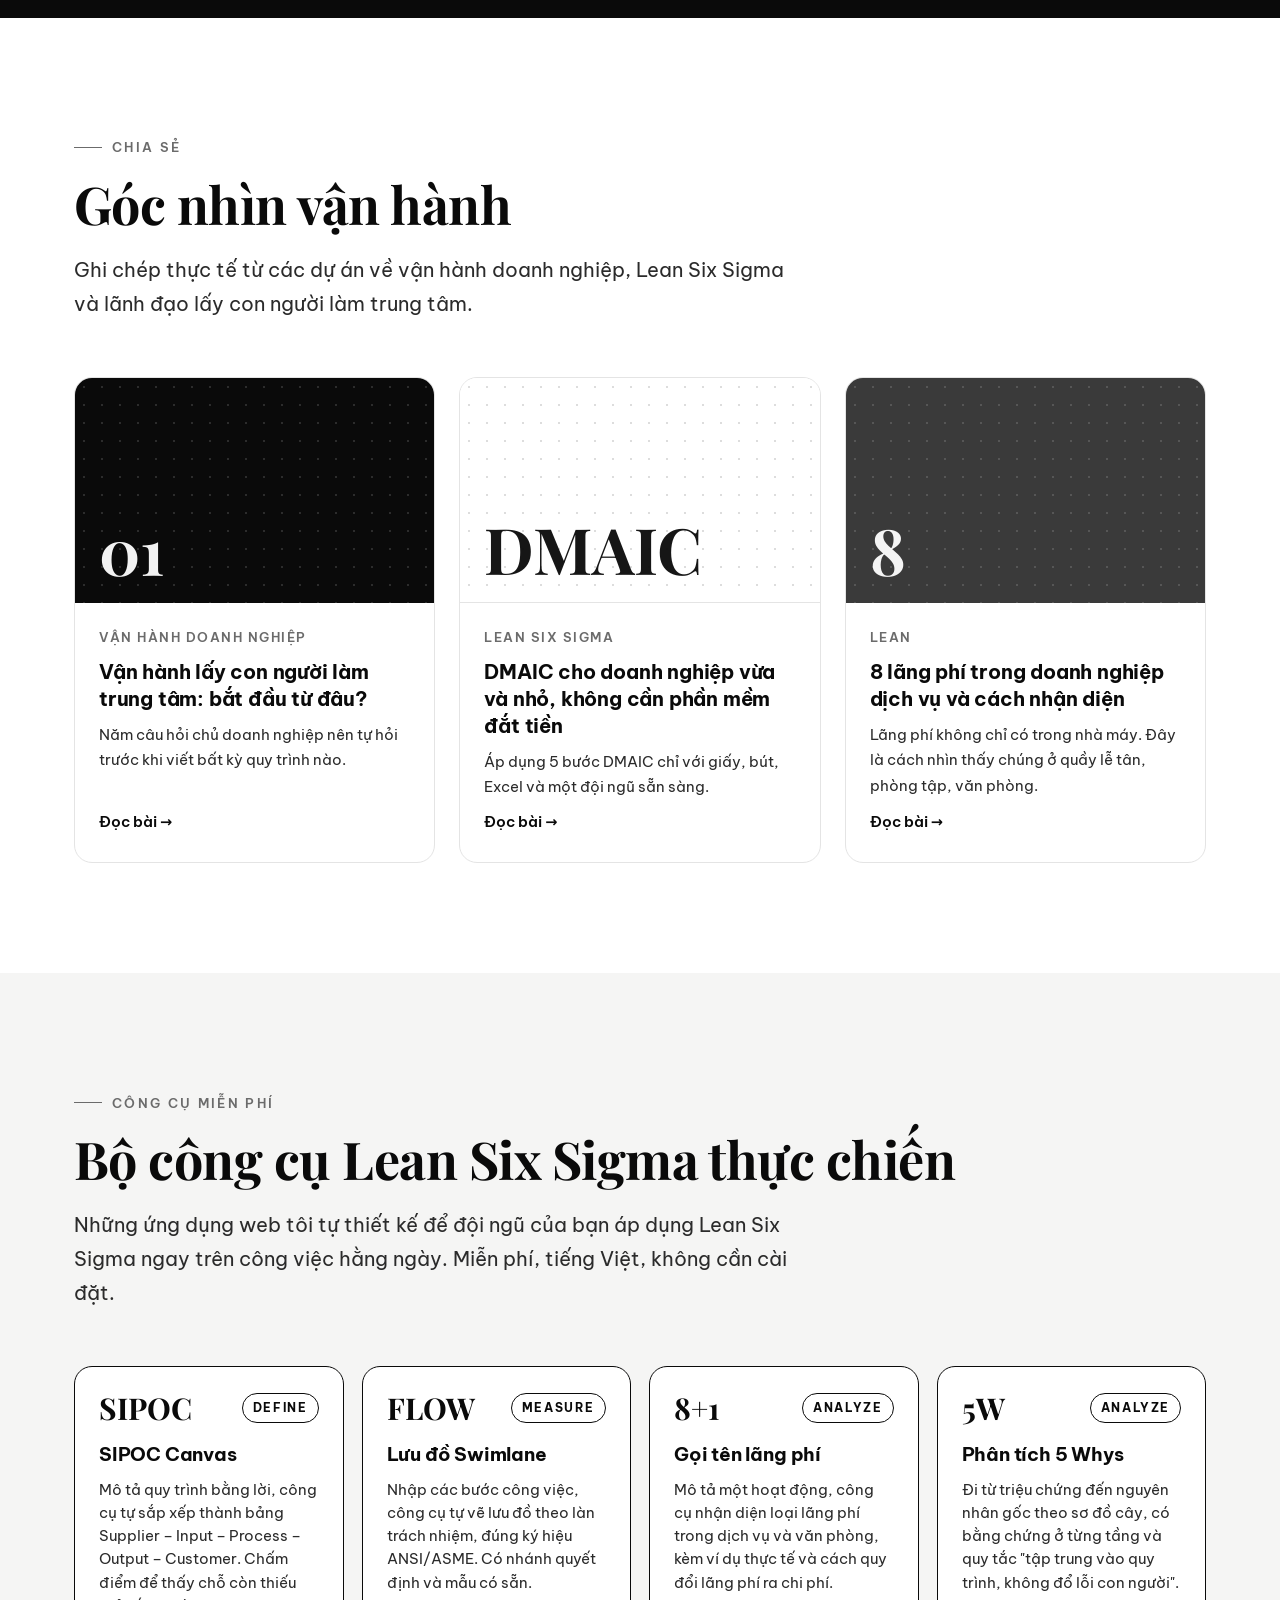
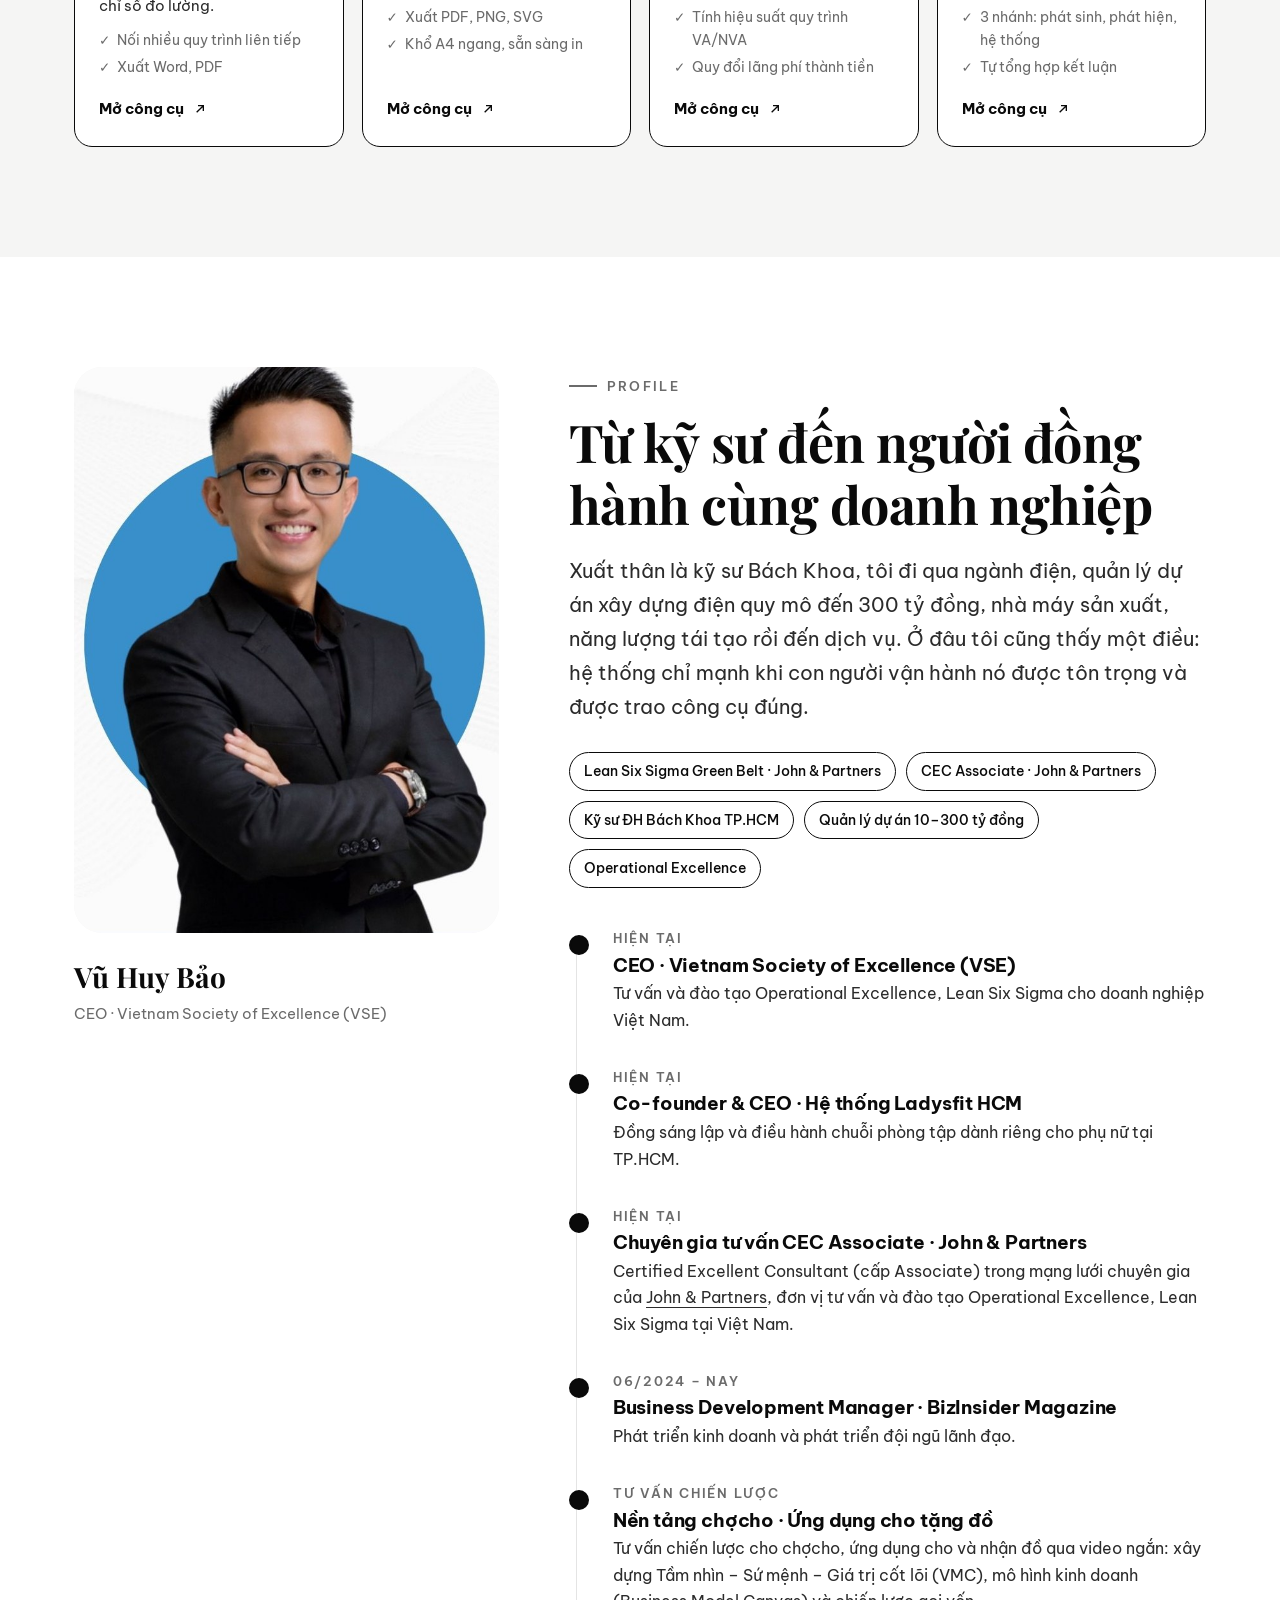
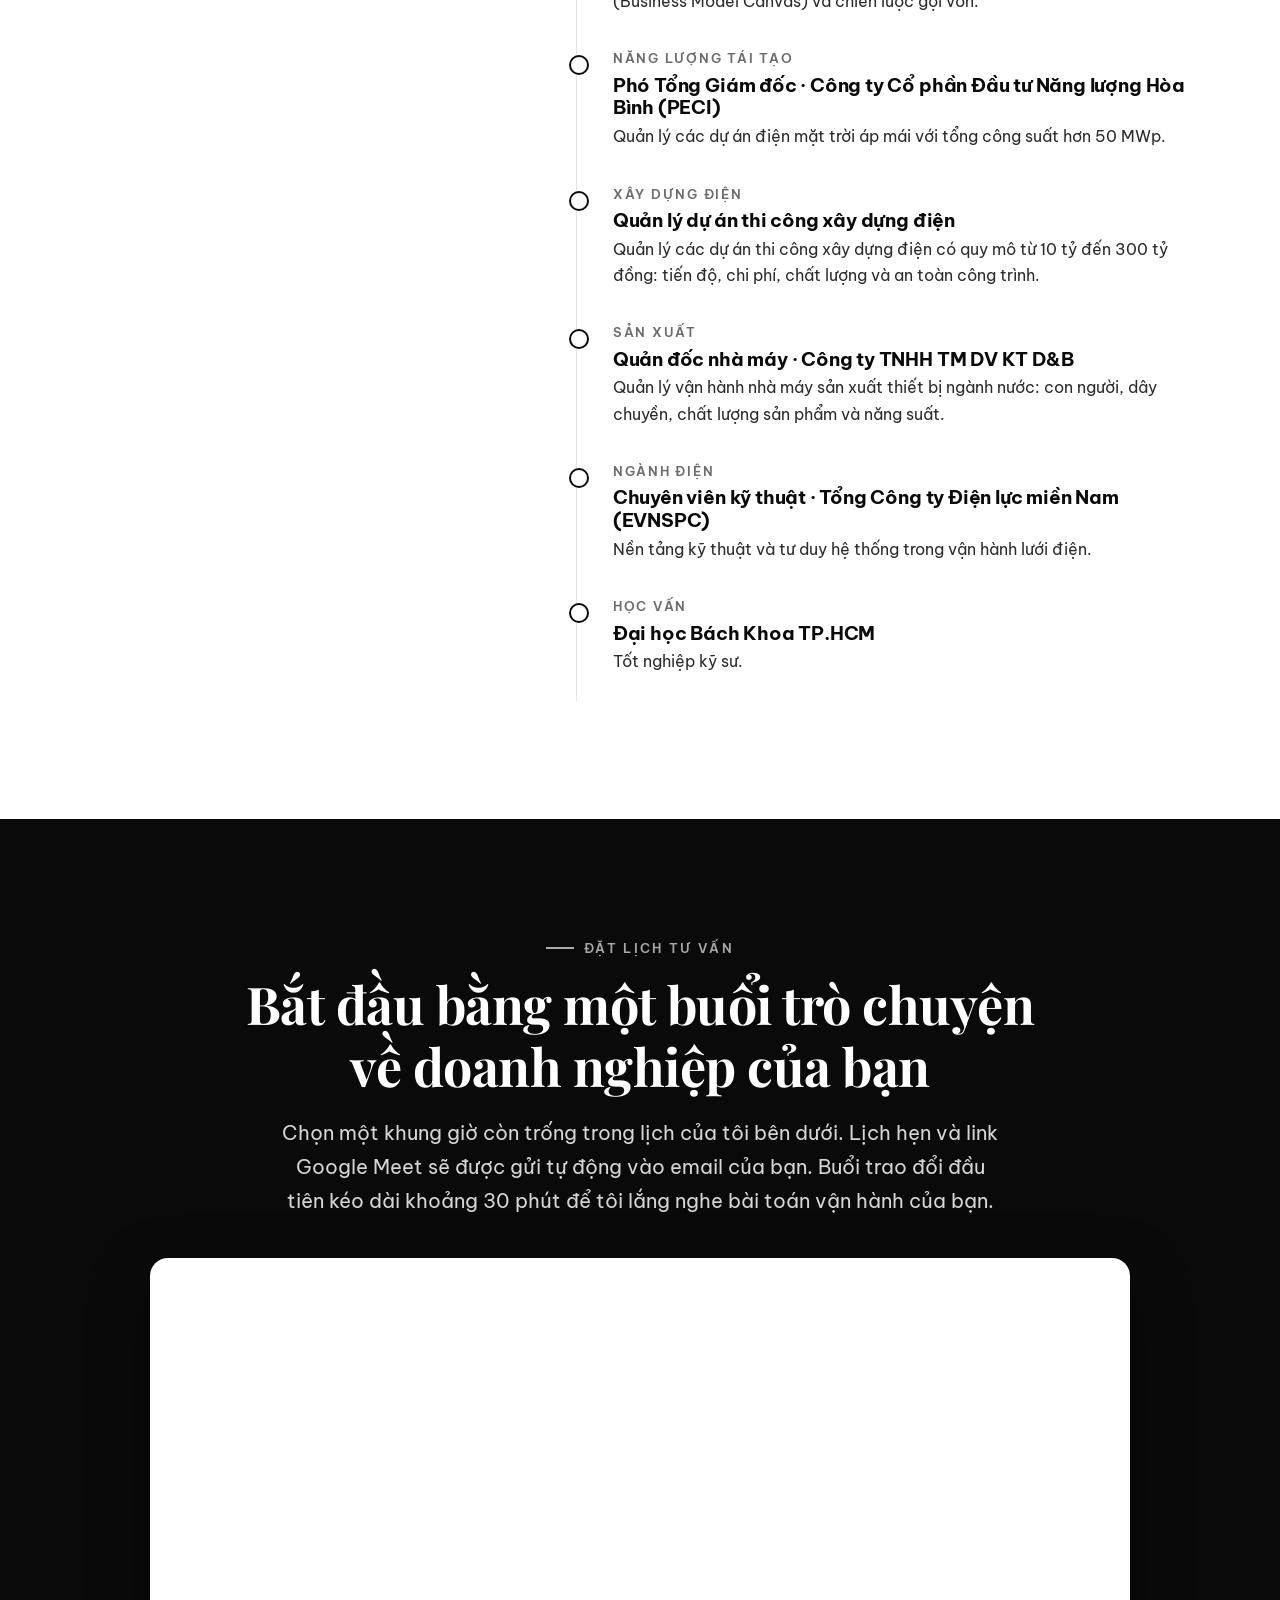
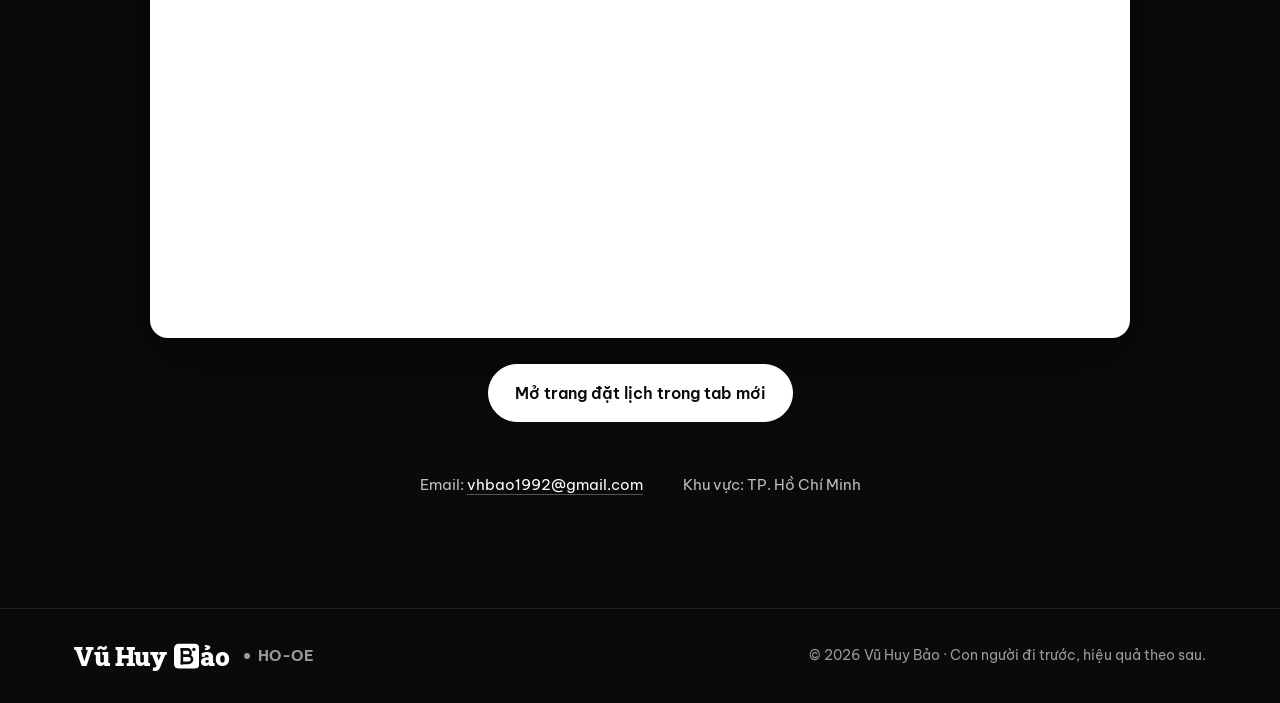
==== commit dd2cc255: "Add files via upload" ====
--- a/index.html
+++ b/index.html
@@ -233,7 +233,7 @@
     </div>
     <div class="industries reveal">
       <span class="label">Kinh nghiệm ngành:</span>
-      <span class="chip">Fitness &amp; dịch vụ</span><span class="chip">Cấp thoát nước</span><span class="chip">Đại lý xe máy</span><span class="chip">Mỹ phẩm &amp; bán lẻ</span><span class="chip">Năng lượng &amp; điện</span><span class="chip">Startup &amp; nền tảng số</span><span class="chip">Sản xuất thiết bị</span>
+      <span class="chip">Fitness &amp; dịch vụ</span><span class="chip">Cấp thoát nước</span><span class="chip">Đại lý xe máy</span><span class="chip">Mỹ phẩm &amp; bán lẻ</span><span class="chip">Năng lượng &amp; điện</span><span class="chip">Xây dựng điện</span><span class="chip">Startup &amp; nền tảng số</span><span class="chip">Sản xuất thiết bị</span>
     </div>
   </div>
 </section>
@@ -311,11 +311,12 @@
     <div>
       <span class="eyebrow reveal">Profile</span>
       <h2 class="title reveal">Từ kỹ sư đến người đồng hành cùng doanh nghiệp</h2>
-      <p class="lead reveal">Xuất thân là kỹ sư Bách Khoa, tôi đi qua ngành điện, sản xuất, năng lượng tái tạo rồi đến dịch vụ. Ở đâu tôi cũng thấy một điều: hệ thống chỉ mạnh khi con người vận hành nó được tôn trọng và được trao công cụ đúng.</p>
+      <p class="lead reveal">Xuất thân là kỹ sư Bách Khoa, tôi đi qua ngành điện, quản lý dự án xây dựng điện quy mô đến 300 tỷ đồng, nhà máy sản xuất, năng lượng tái tạo rồi đến dịch vụ. Ở đâu tôi cũng thấy một điều: hệ thống chỉ mạnh khi con người vận hành nó được tôn trọng và được trao công cụ đúng.</p>
       <div class="creds reveal">
         <span class="chip">Lean Six Sigma Green Belt · John &amp; Partners</span>
         <span class="chip">CEC Associate · John &amp; Partners</span>
         <span class="chip">Kỹ sư ĐH Bách Khoa TP.HCM</span>
+        <span class="chip">Quản lý dự án 10–300 tỷ đồng</span>
         <span class="chip">Operational Excellence</span>
       </div>
       <ul class="timeline">
@@ -325,7 +326,8 @@
         <li class="now reveal"><div class="when">06/2024 – nay</div><h3>Business Development Manager · BizInsider Magazine</h3><p>Phát triển kinh doanh và phát triển đội ngũ lãnh đạo.</p></li>
         <li class="now reveal"><div class="when">Tư vấn chiến lược</div><h3>Nền tảng chợcho · Ứng dụng cho tặng đồ</h3><p>Tư vấn chiến lược cho chợcho, ứng dụng cho và nhận đồ qua video ngắn: xây dựng Tầm nhìn – Sứ mệnh – Giá trị cốt lõi (VMC), mô hình kinh doanh (Business Model Canvas) và chiến lược gọi vốn.</p></li>
         <li class="reveal"><div class="when">Năng lượng tái tạo</div><h3>Phó Tổng Giám đốc · Công ty Cổ phần Đầu tư Năng lượng Hòa Bình (PECI)</h3><p>Quản lý các dự án điện mặt trời áp mái với tổng công suất hơn 50 MWp.</p></li>
-        <li class="reveal"><div class="when">Sản xuất</div><h3>Quản đốc nhà máy · Công ty TNHH TM DV KT D&amp;B</h3><p>Quản lý nhà máy sản xuất thiết bị ngành nước.</p></li>
+        <li class="reveal"><div class="when">Xây dựng điện</div><h3>Quản lý dự án thi công xây dựng điện</h3><p>Quản lý các dự án thi công xây dựng điện có quy mô từ 10 tỷ đến 300 tỷ đồng: tiến độ, chi phí, chất lượng và an toàn công trình.</p></li>
+        <li class="reveal"><div class="when">Sản xuất</div><h3>Quản đốc nhà máy · Công ty TNHH TM DV KT D&amp;B</h3><p>Quản lý vận hành nhà máy sản xuất thiết bị ngành nước: con người, dây chuyền, chất lượng sản phẩm và năng suất.</p></li>
         <li class="reveal"><div class="when">Ngành điện</div><h3>Chuyên viên kỹ thuật · Tổng Công ty Điện lực miền Nam (EVNSPC)</h3><p>Nền tảng kỹ thuật và tư duy hệ thống trong vận hành lưới điện.</p></li>
         <li class="reveal"><div class="when">Học vấn</div><h3>Đại học Bách Khoa TP.HCM</h3><p>Tốt nghiệp kỹ sư.</p></li>
       </ul>
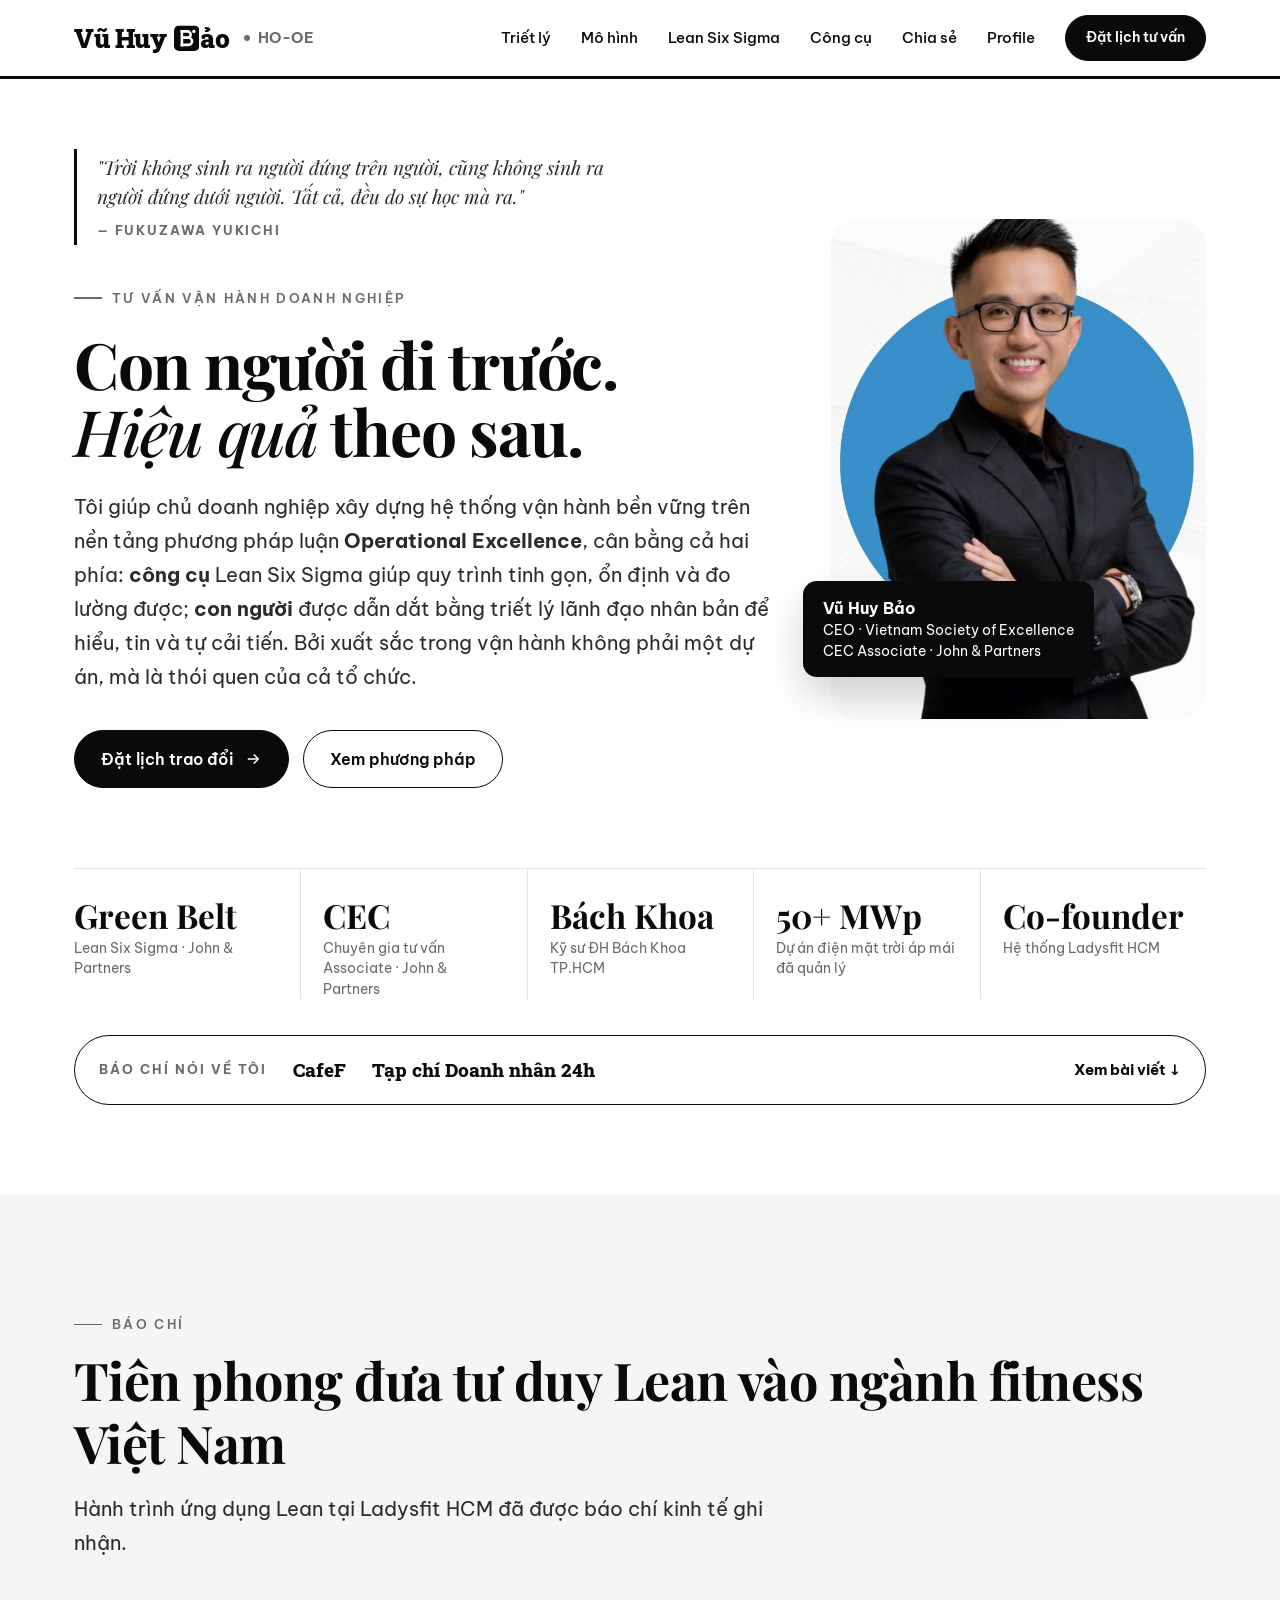
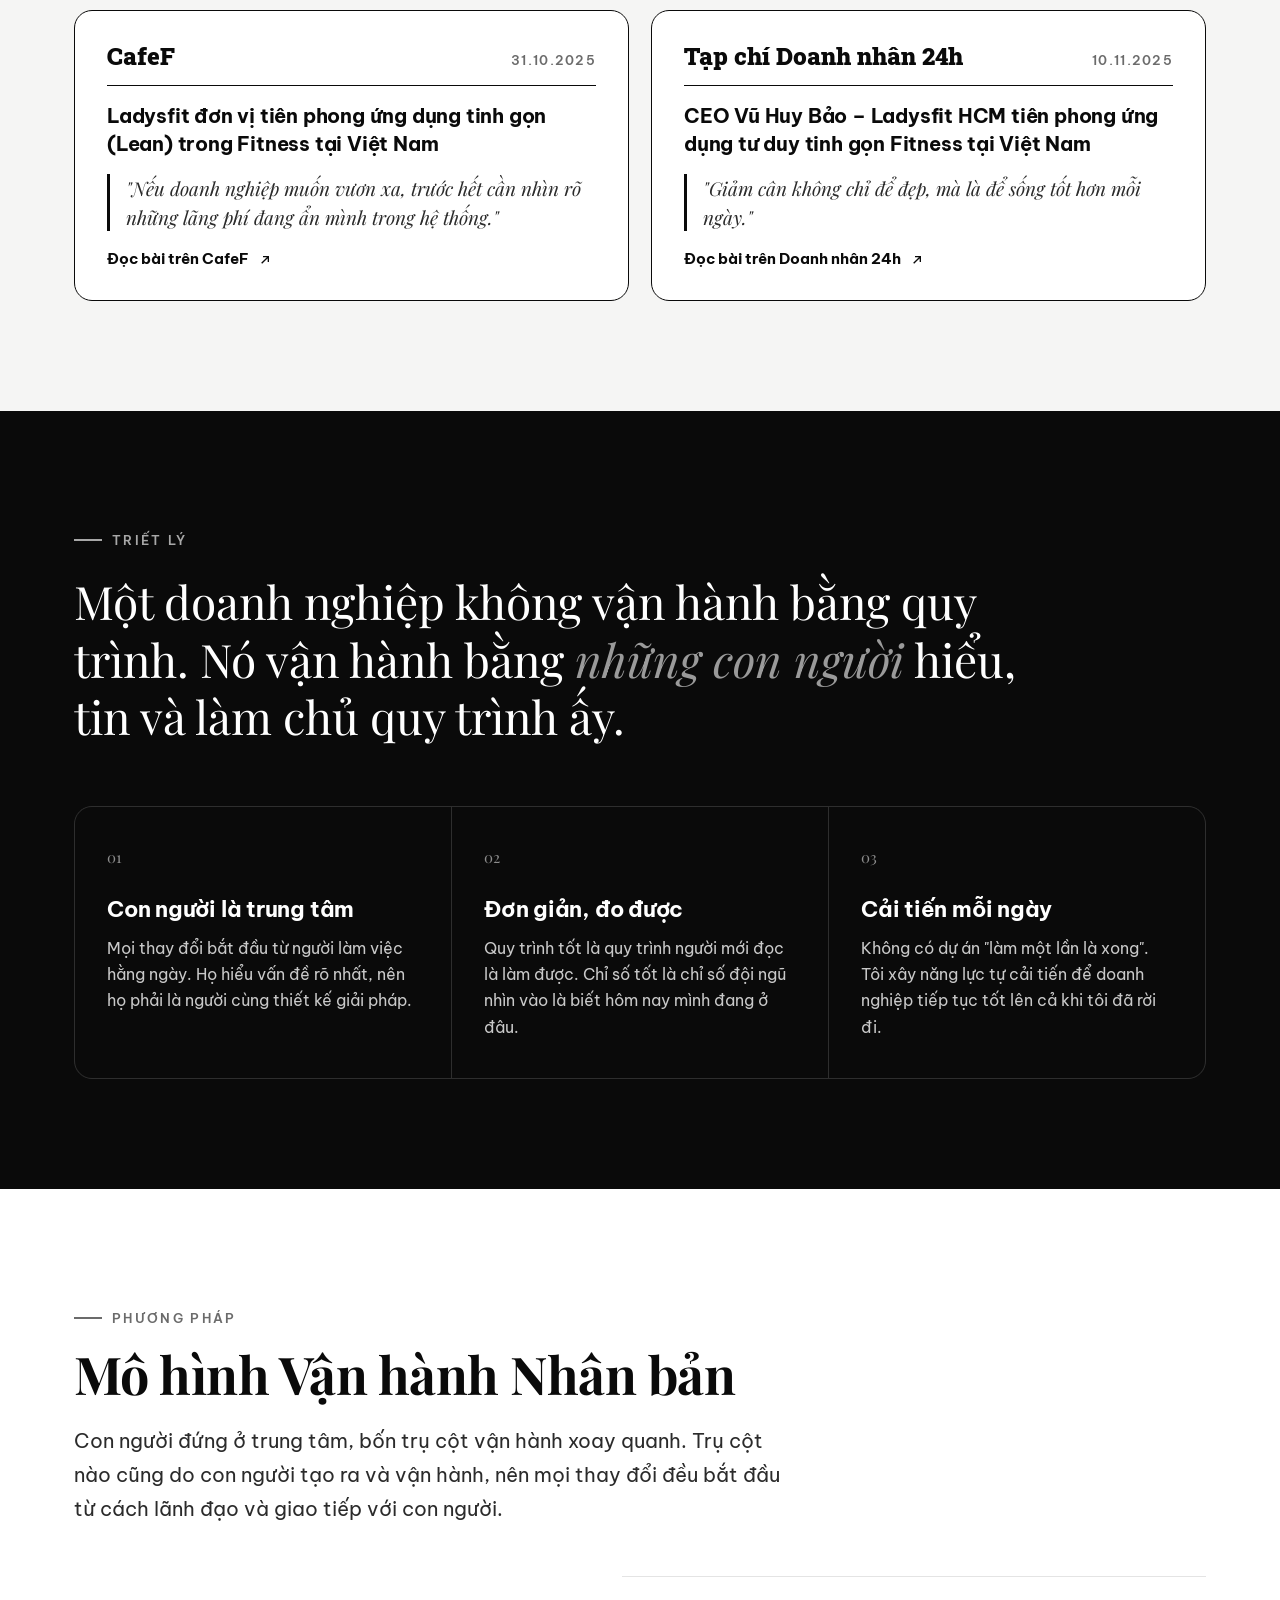
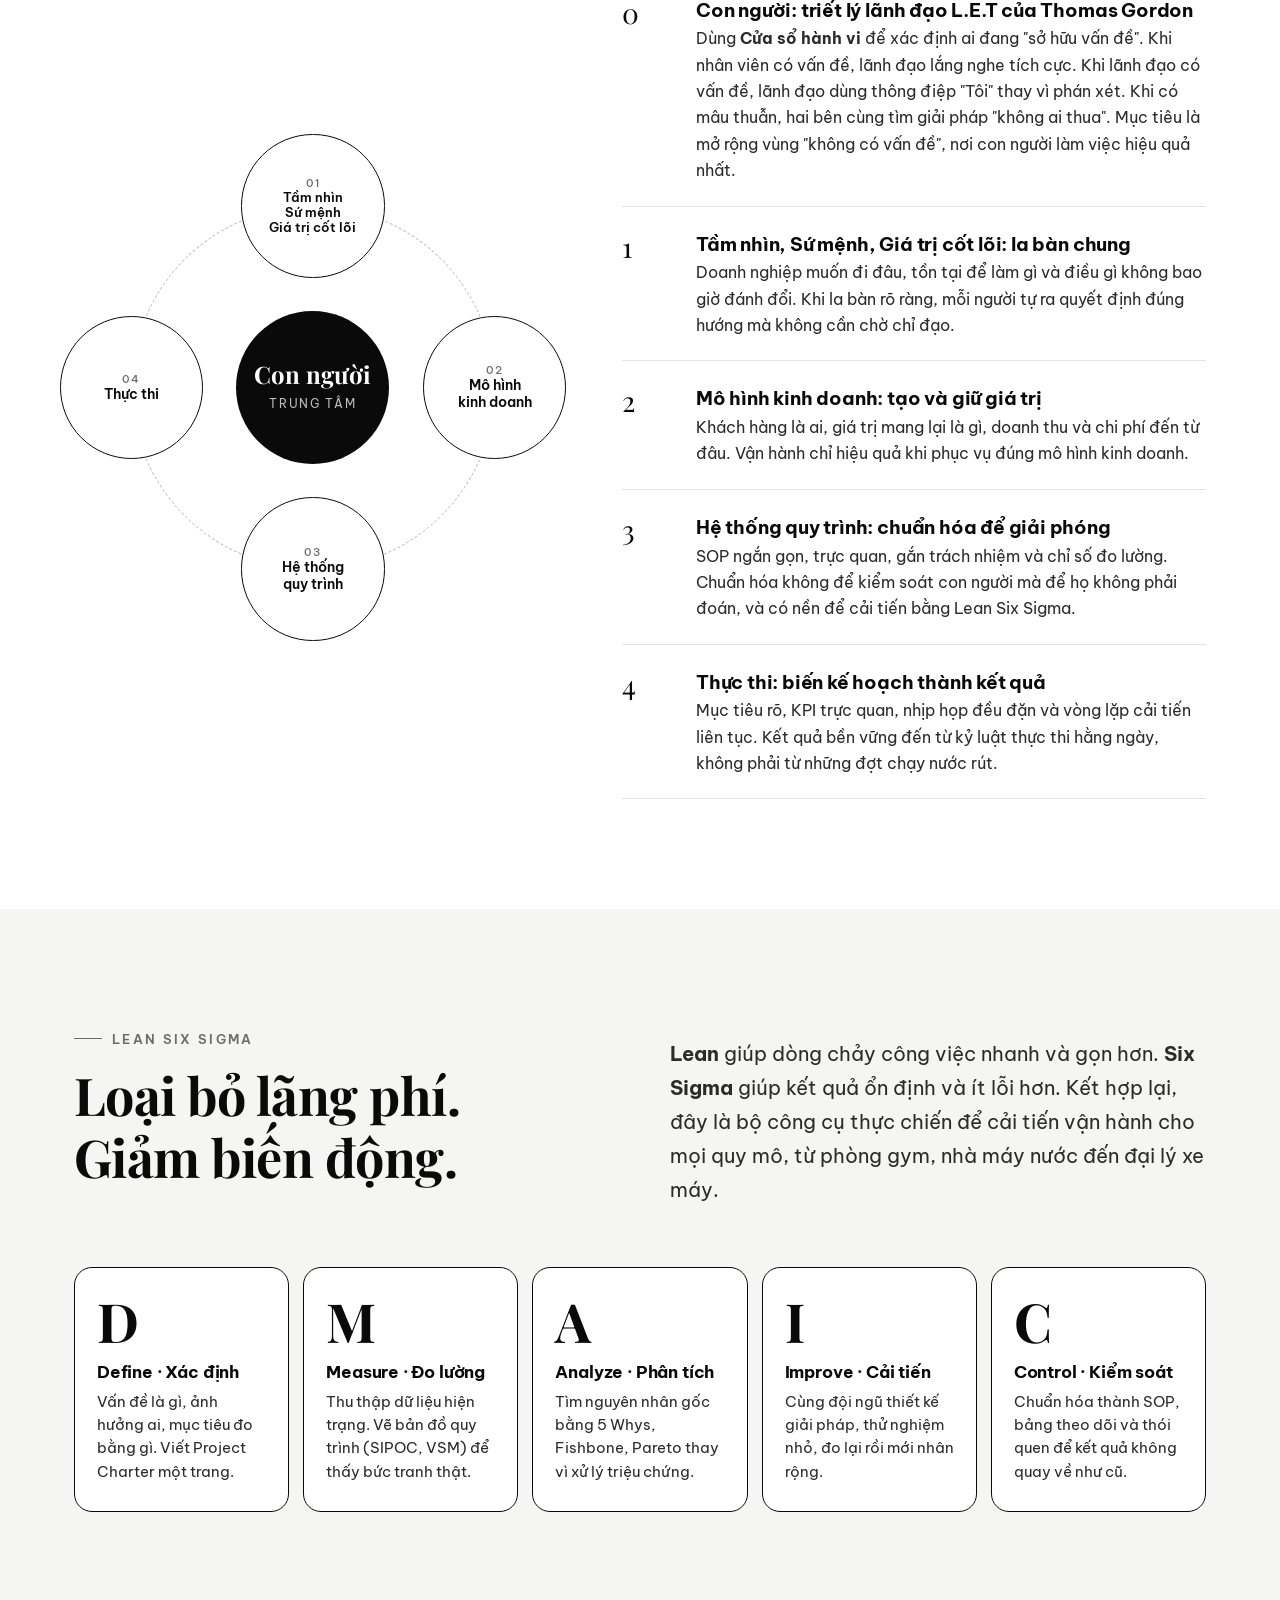
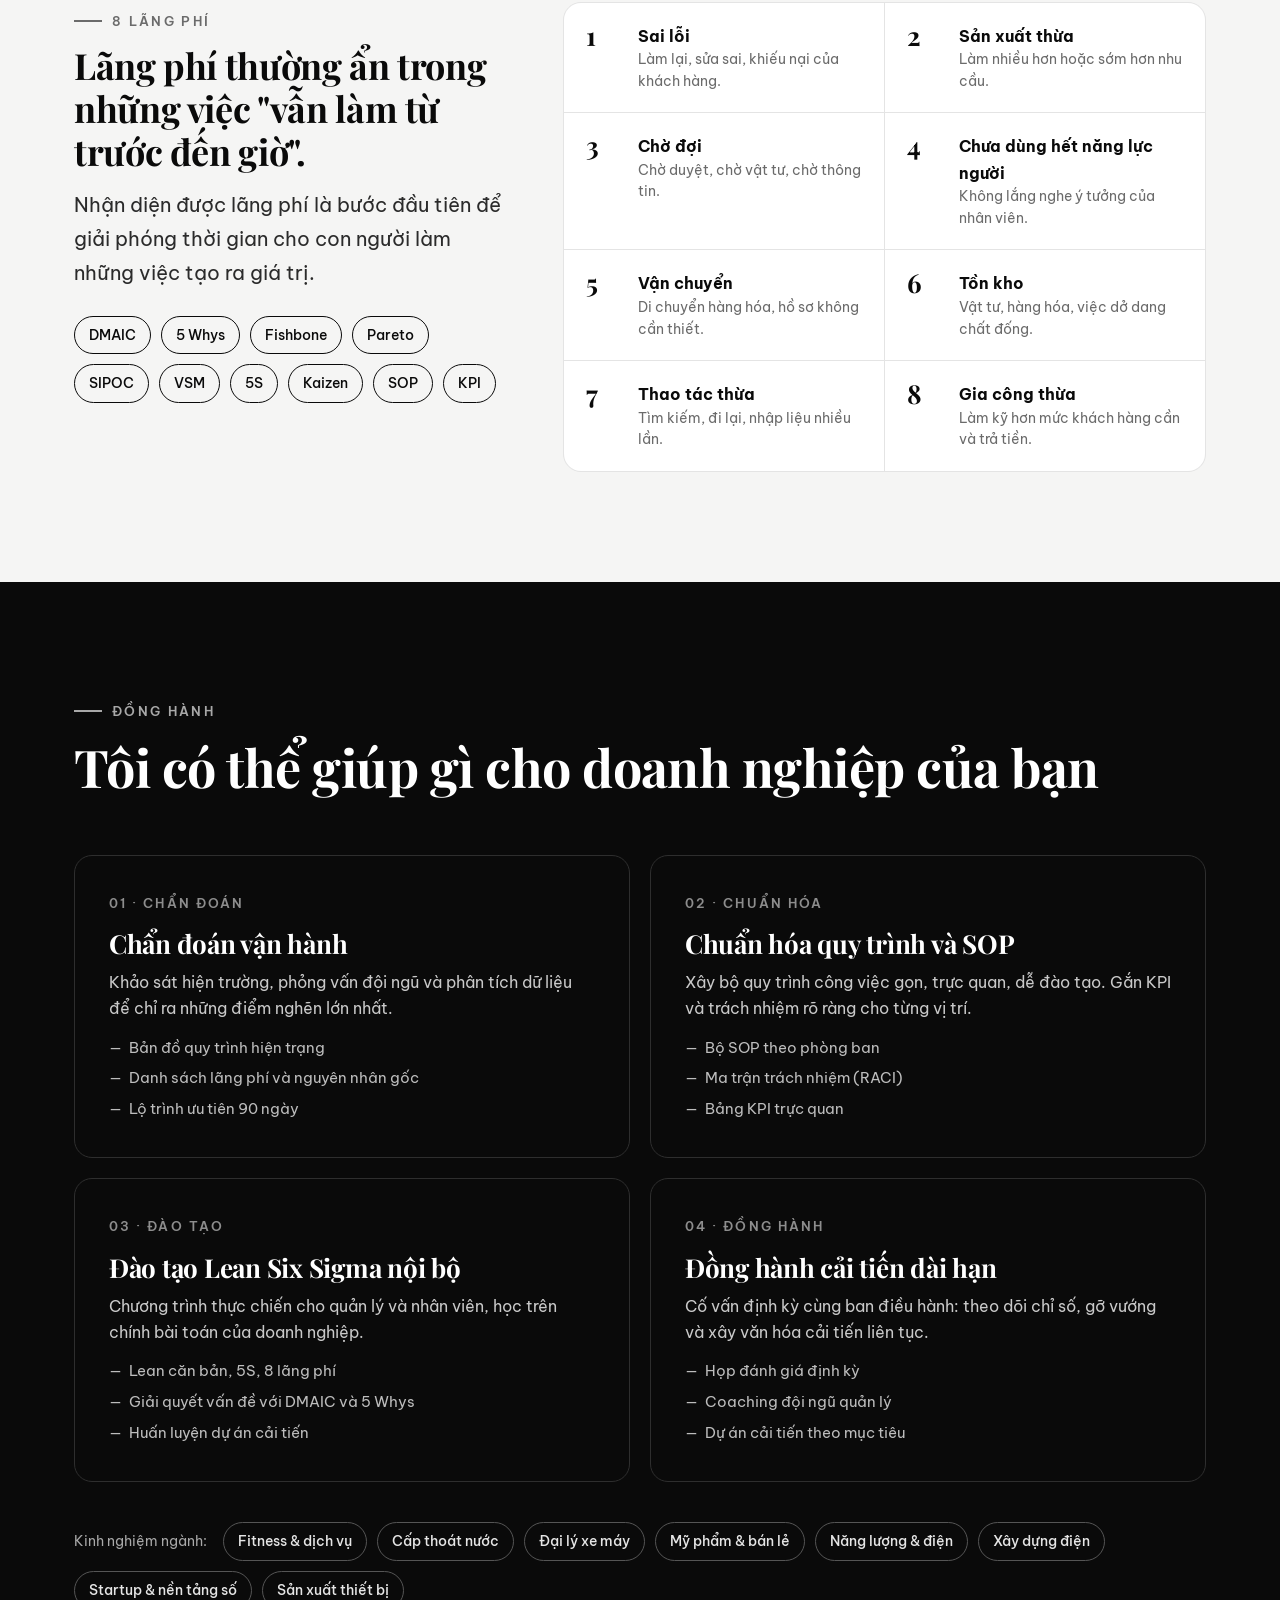
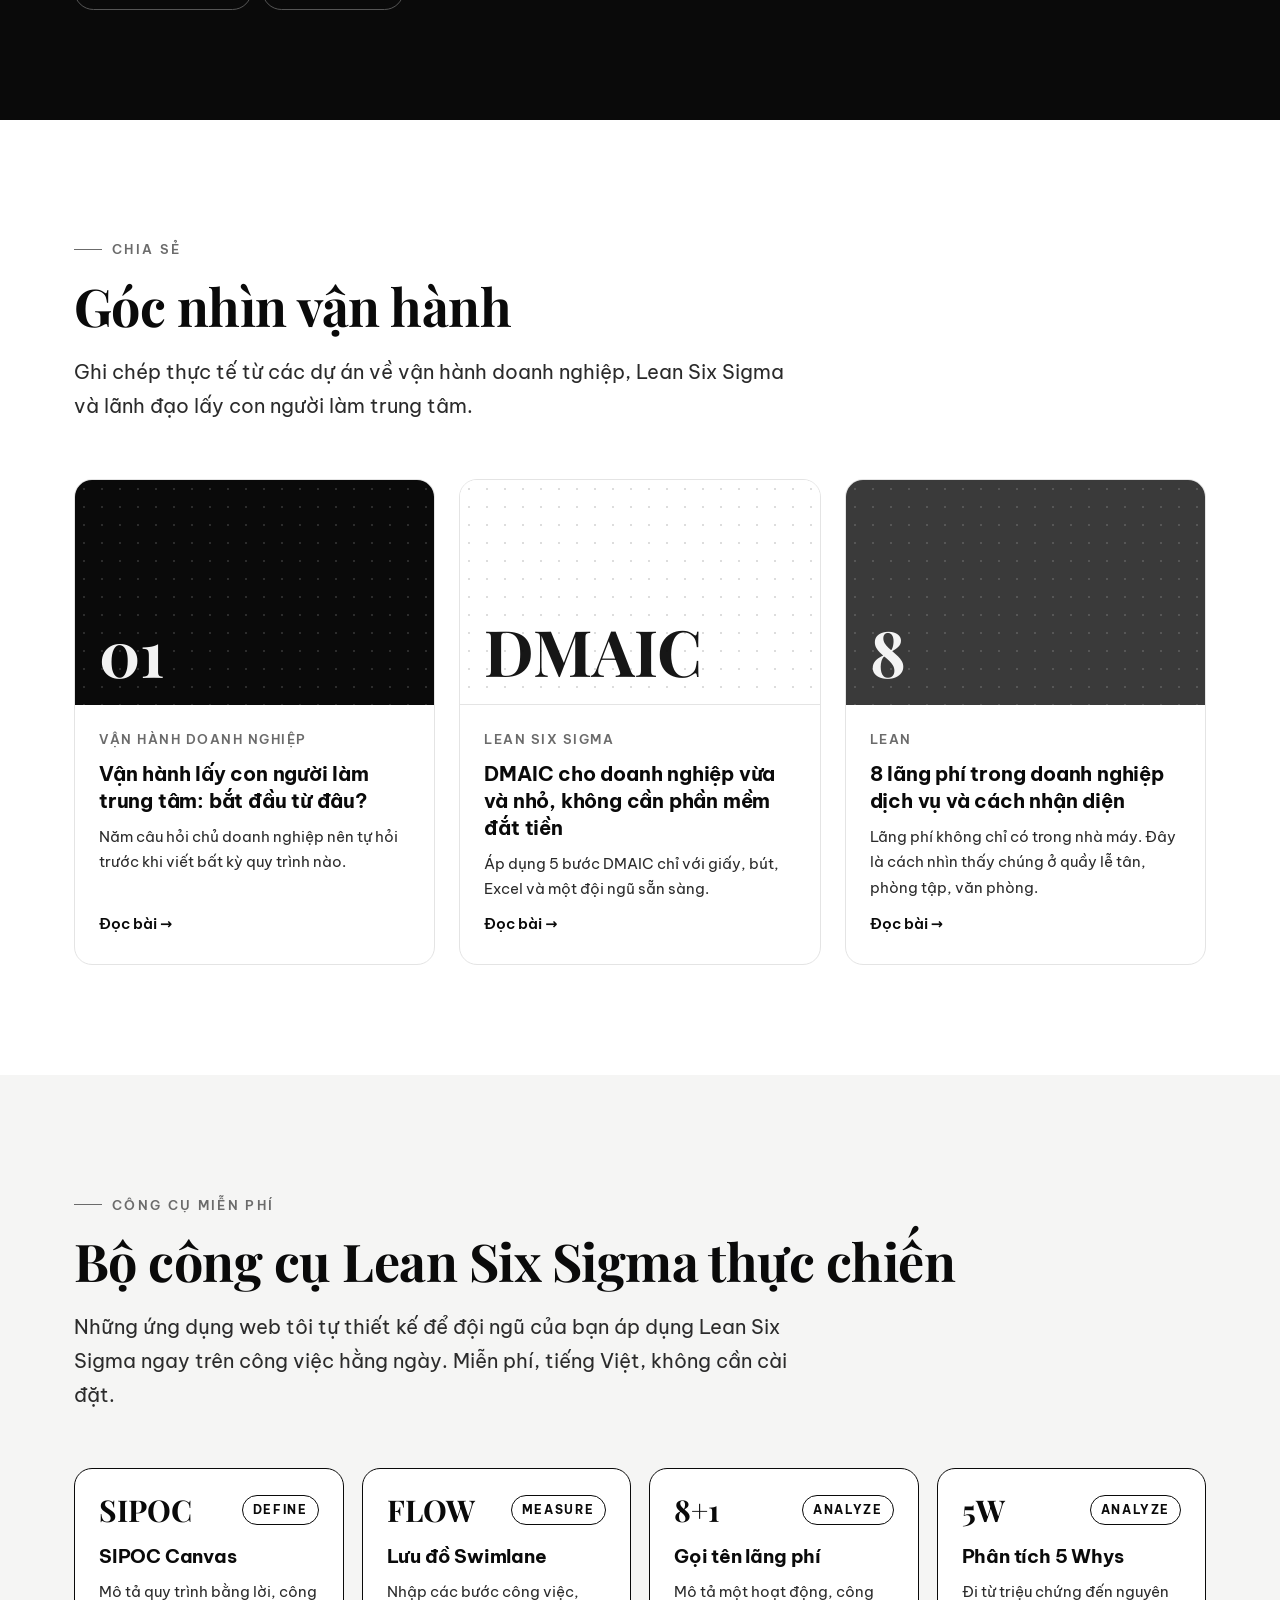
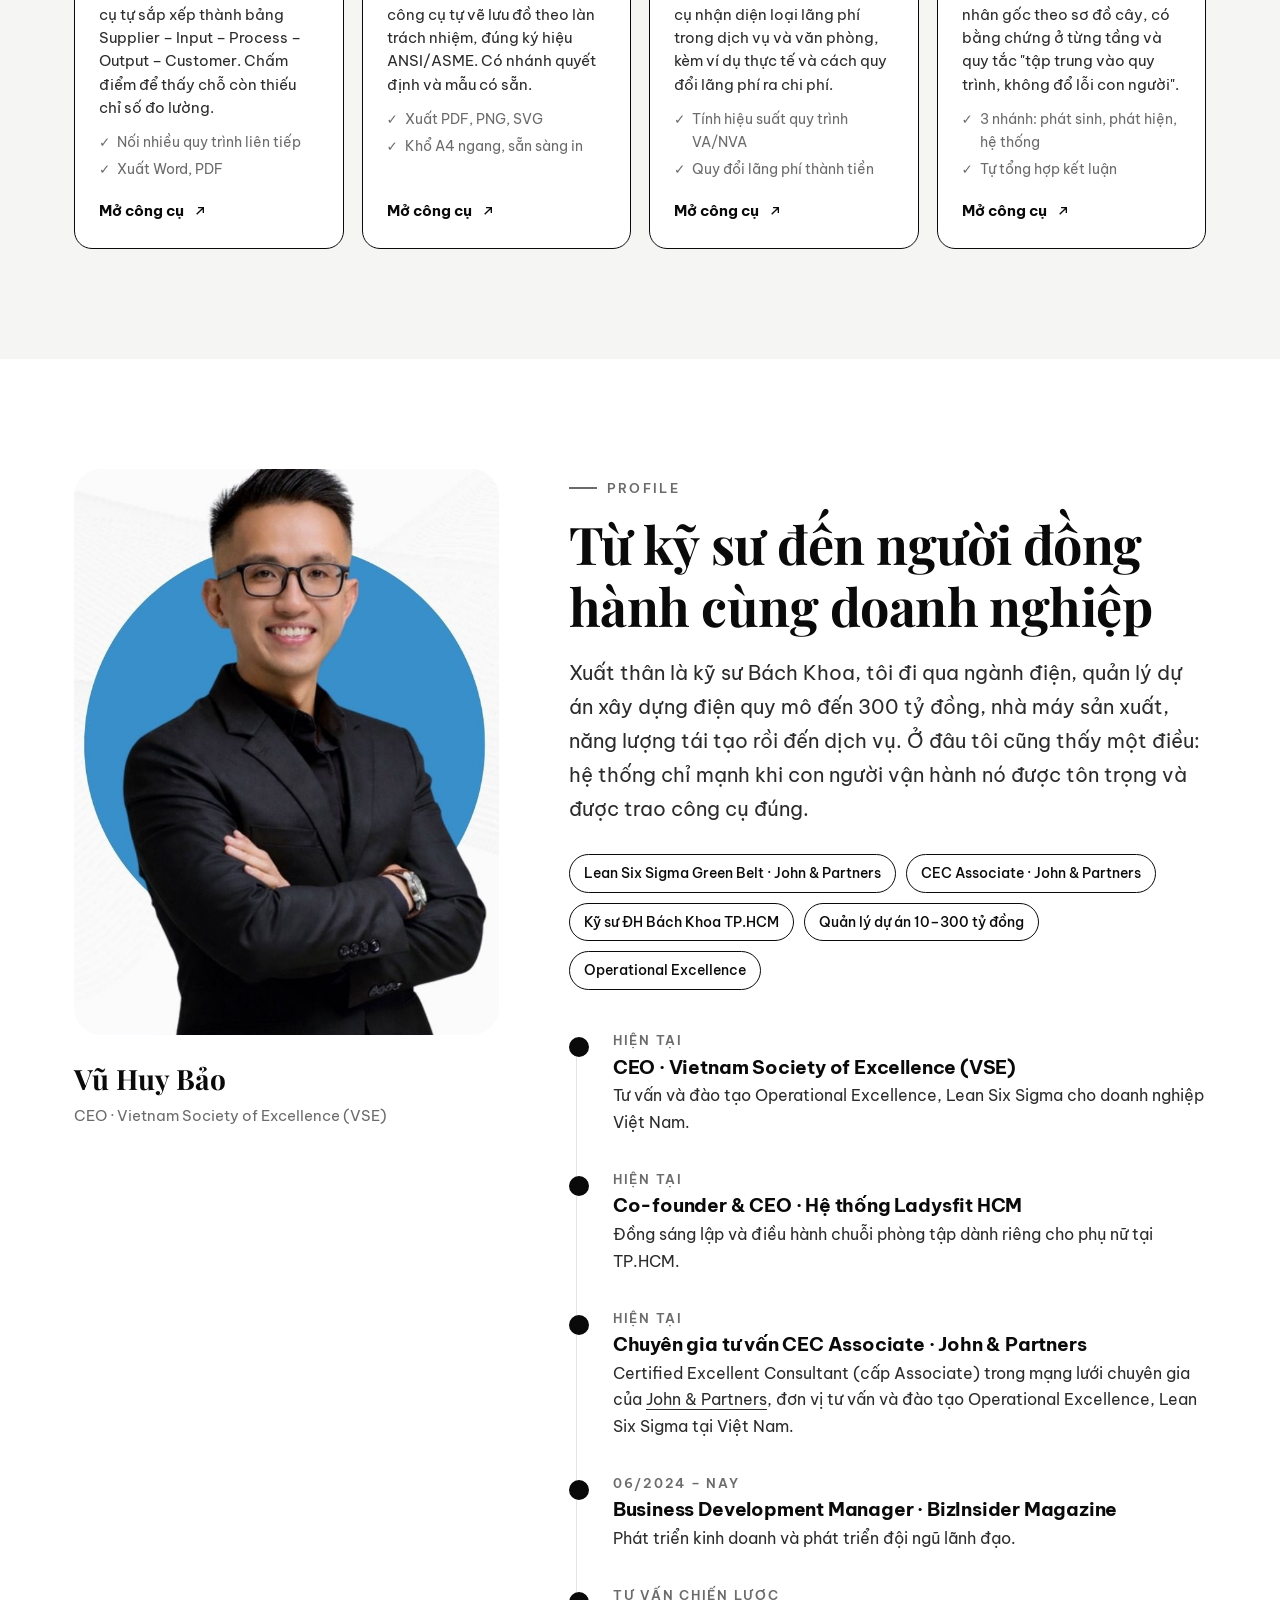
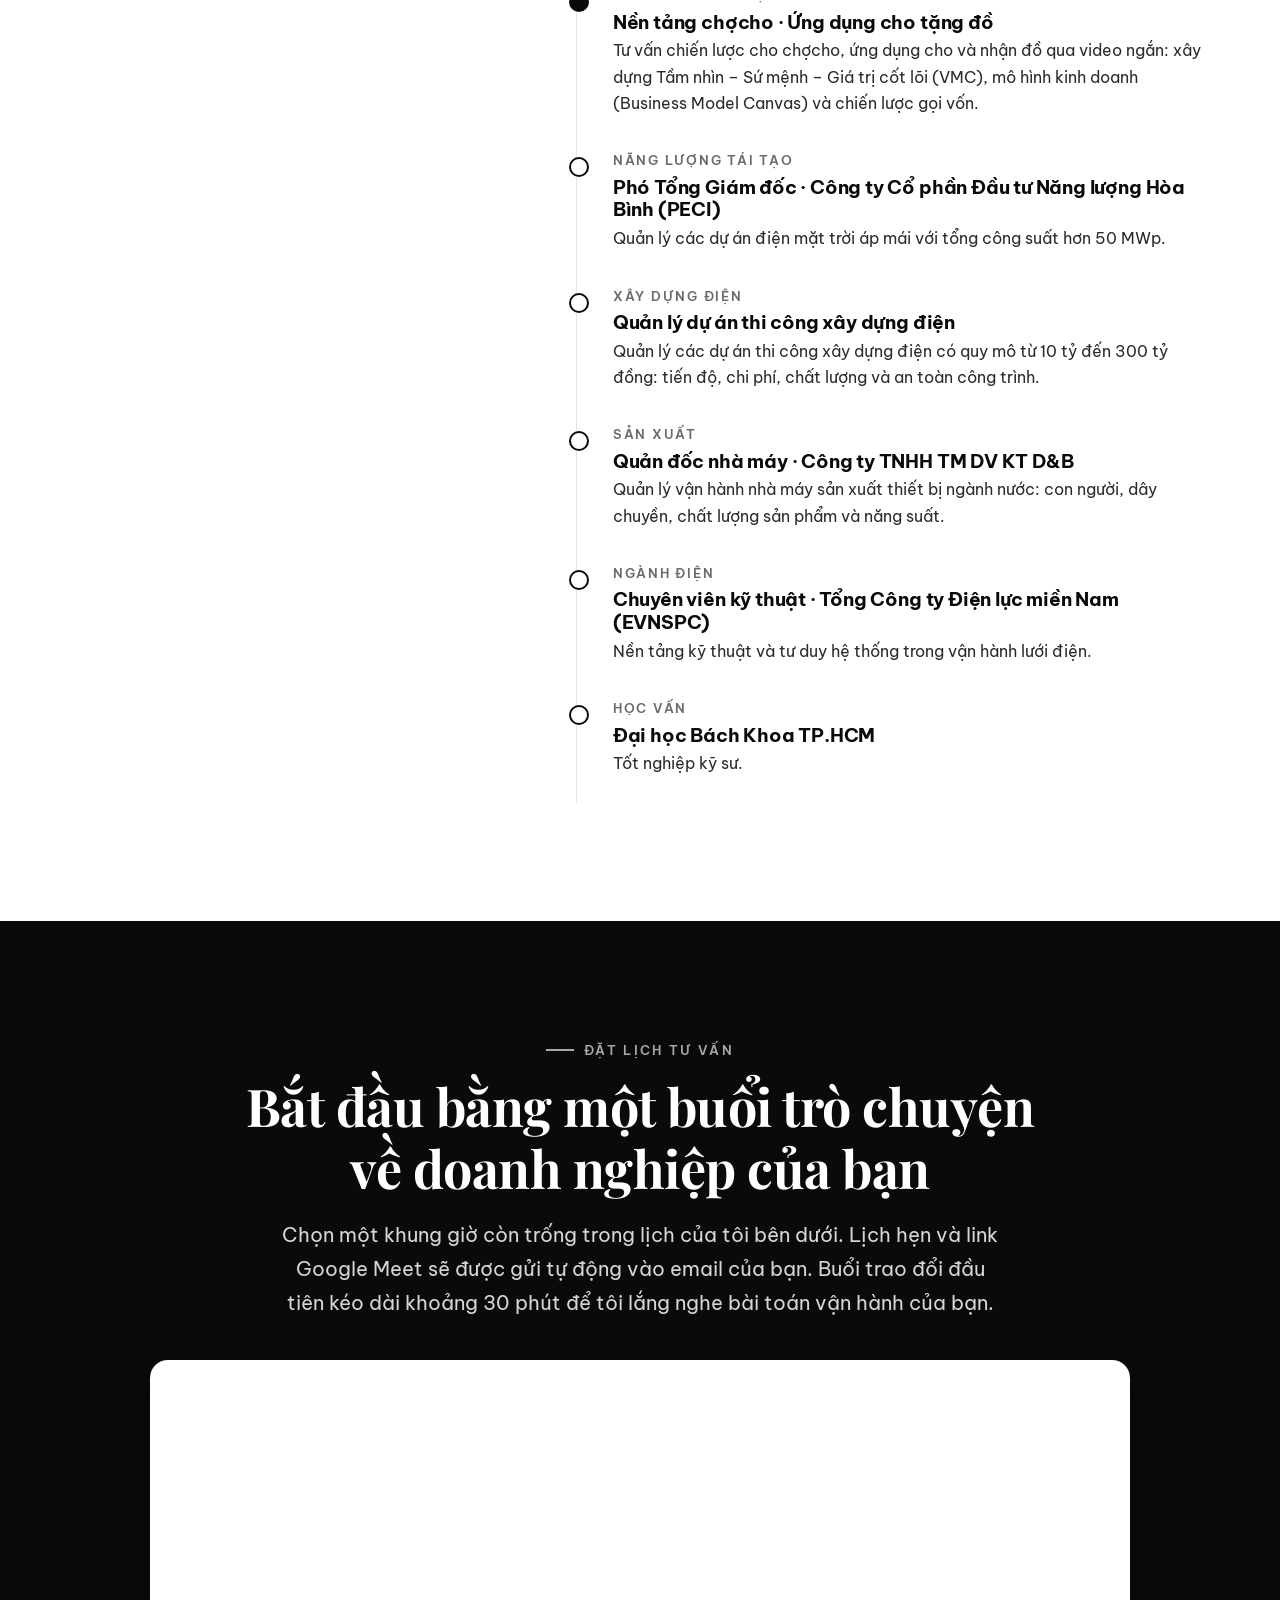
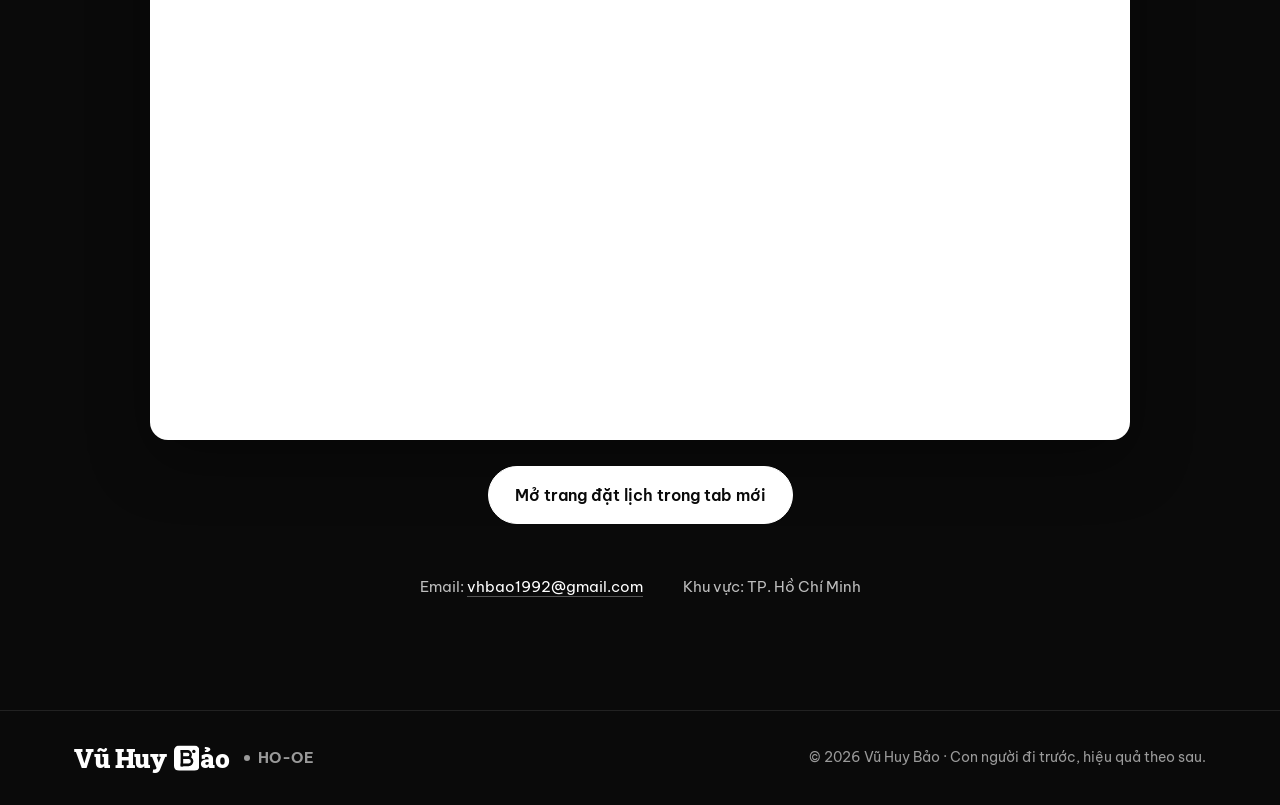
==== commit 70df4278: "Add files via upload" ====
--- a/index.html
+++ b/index.html
@@ -56,7 +56,7 @@
         </figure>
         <span class="eyebrow">Tư vấn vận hành doanh nghiệp</span>
         <h1><span class="nw">Con người đi trước.</span><br><em>Hiệu quả</em> theo sau.</h1>
-        <p class="lead">Tôi giúp chủ doanh nghiệp xây dựng hệ thống vận hành bền vững, nơi quy trình phục vụ con người, dữ liệu soi đường cho quyết định và mỗi nhân viên đều là một người cải tiến.</p>
+        <p class="lead">Tôi giúp chủ doanh nghiệp xây dựng hệ thống vận hành bền vững trên nền tảng phương pháp luận <b>Operational Excellence</b>, cân bằng cả hai phía: <b>công cụ</b> Lean Six Sigma giúp quy trình tinh gọn, ổn định và đo lường được; <b>con người</b> được dẫn dắt bằng triết lý lãnh đạo nhân bản để hiểu, tin và tự cải tiến. Bởi xuất sắc trong vận hành không phải một dự án, mà là thói quen của cả tổ chức.</p>
         <div class="hero-cta">
           <a href="#lien-he" class="btn btn-dark">Đặt lịch trao đổi
             <svg width="16" height="16" viewBox="0 0 24 24" fill="none" stroke="currentColor" stroke-width="2"><path d="M5 12h14M13 6l6 6-6 6"/></svg></a>
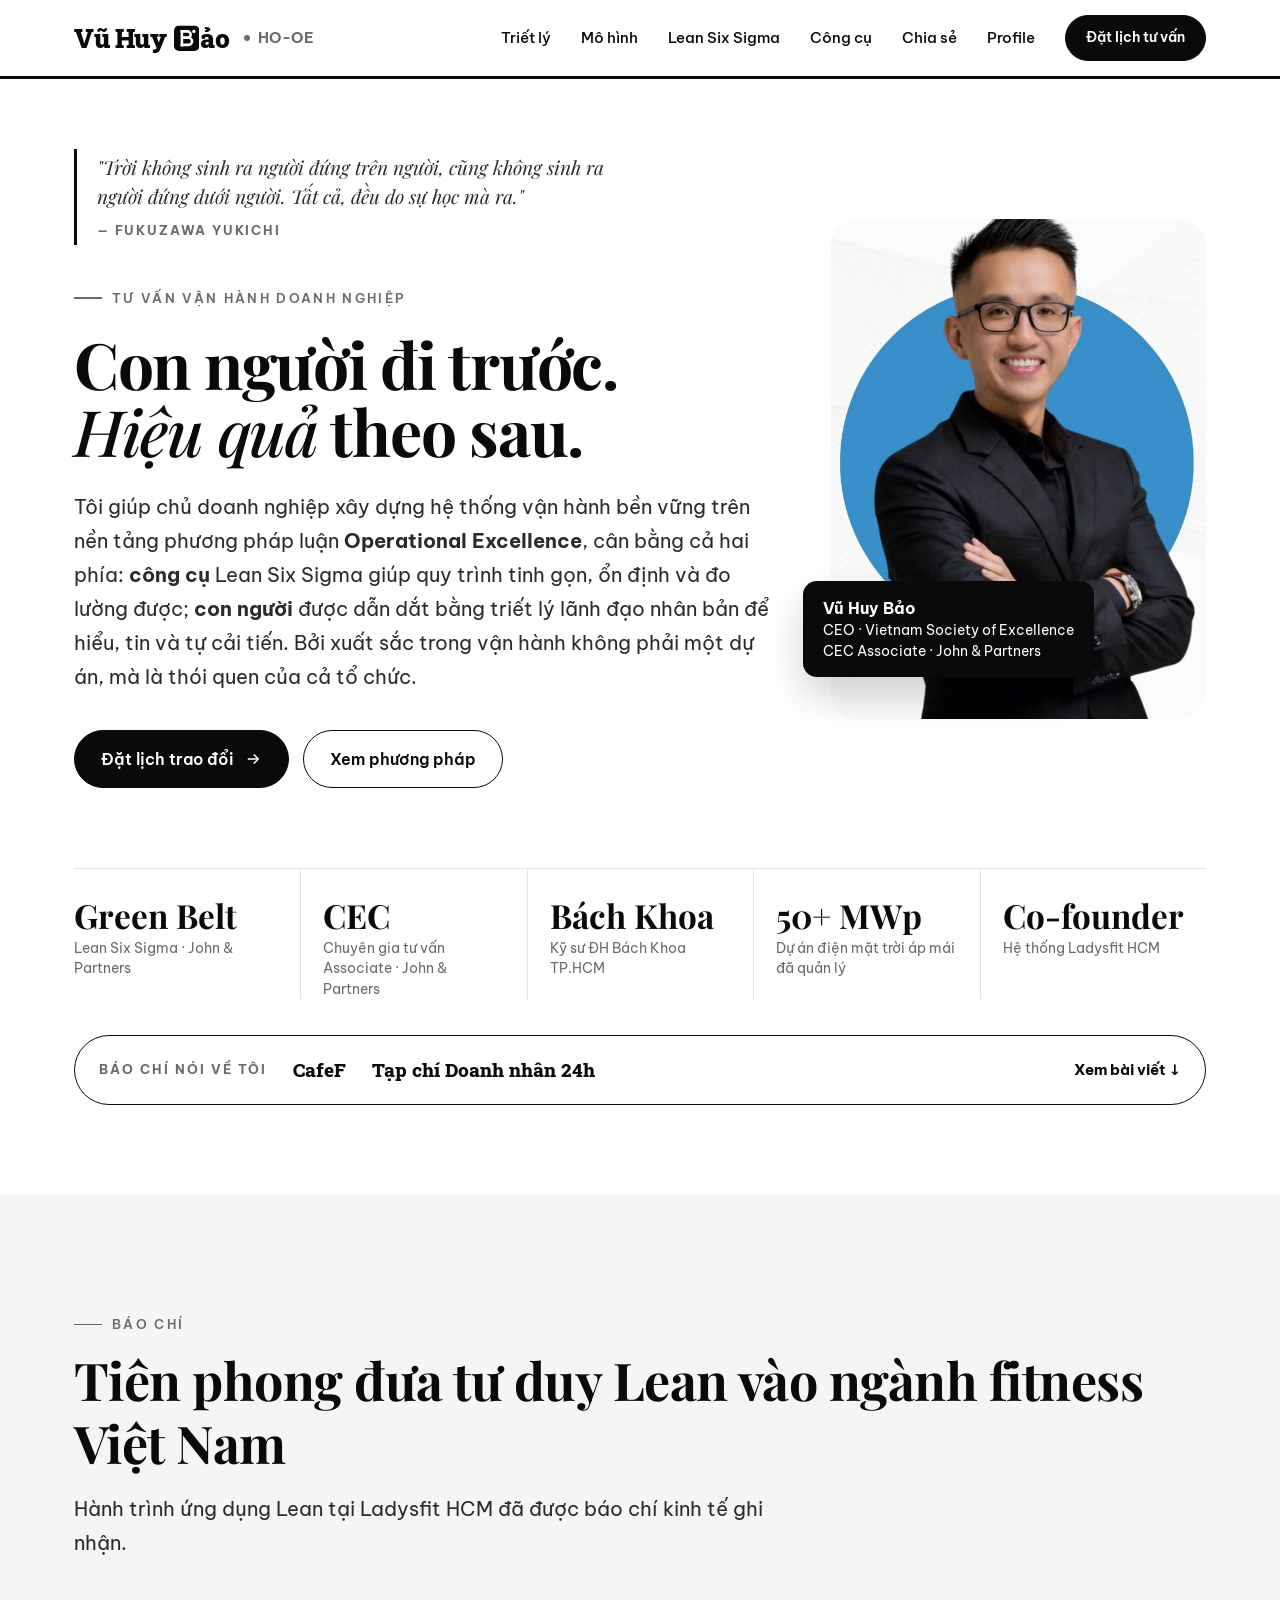
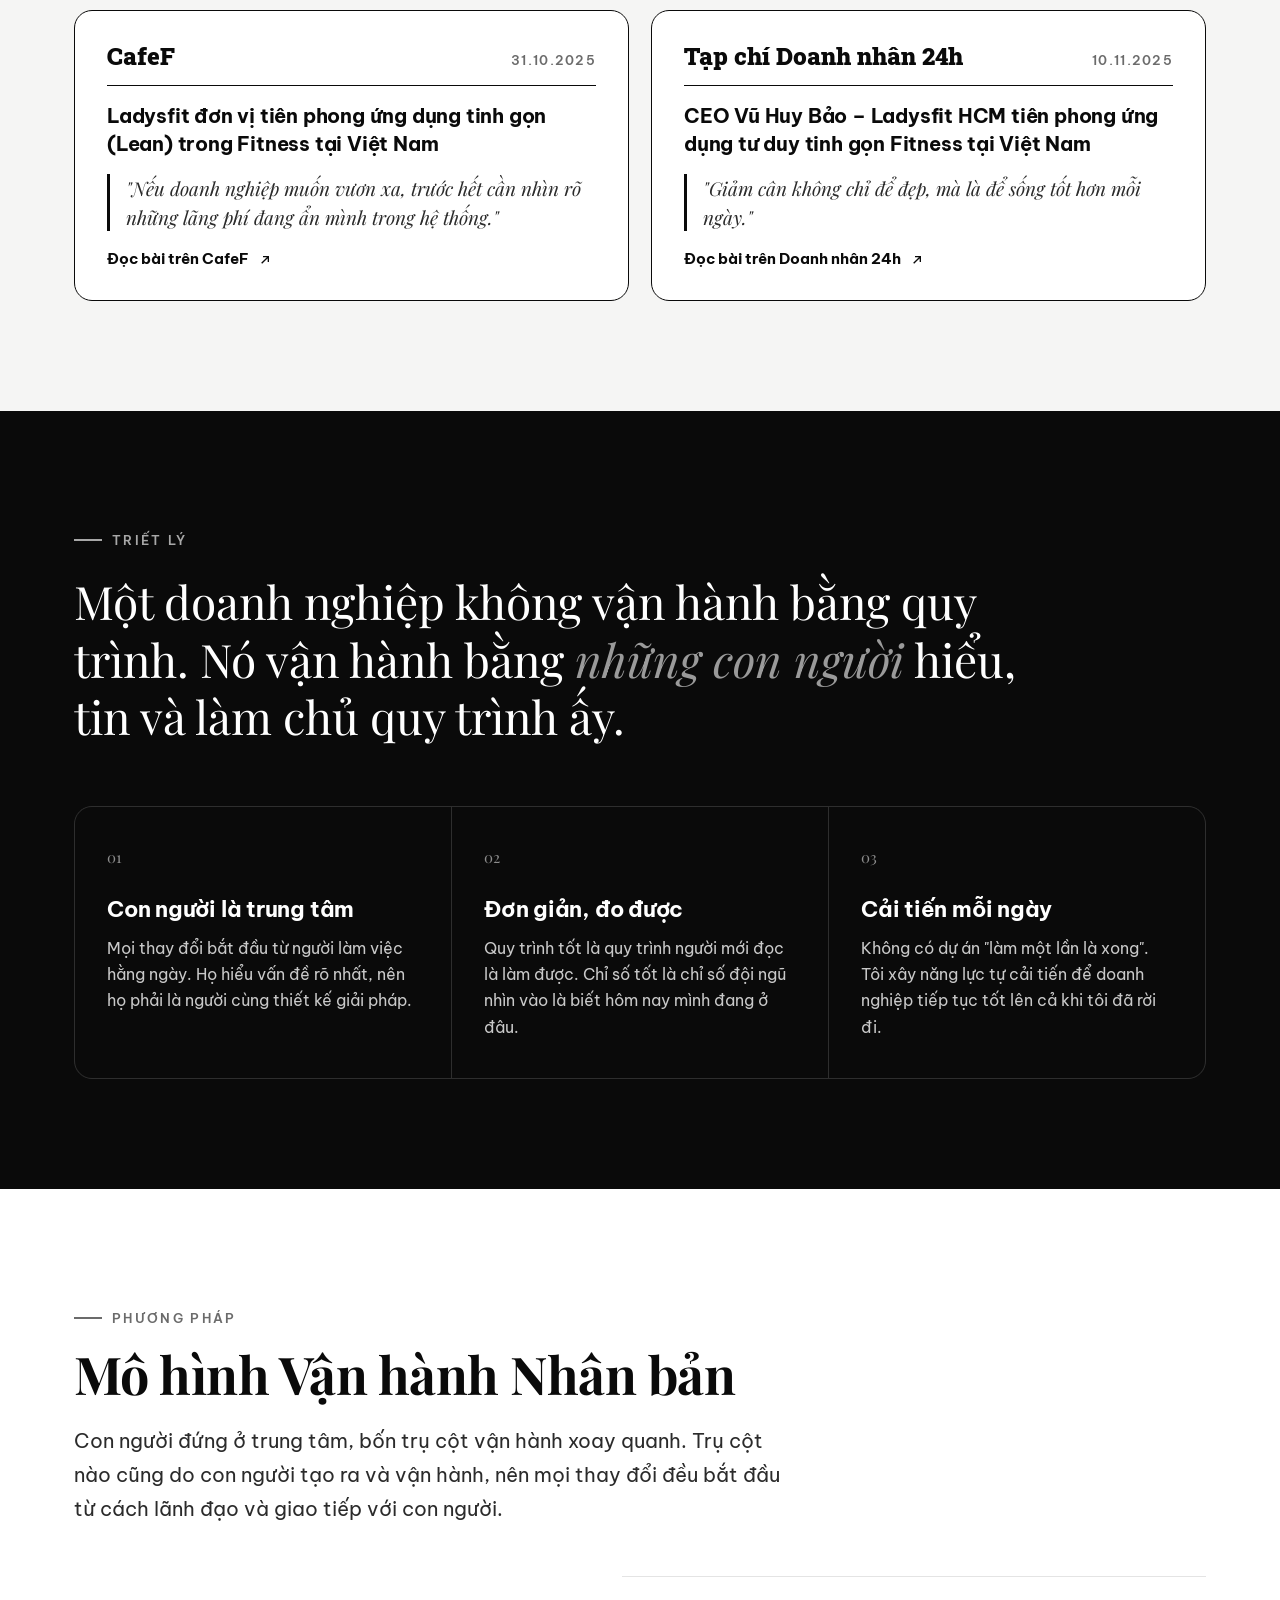
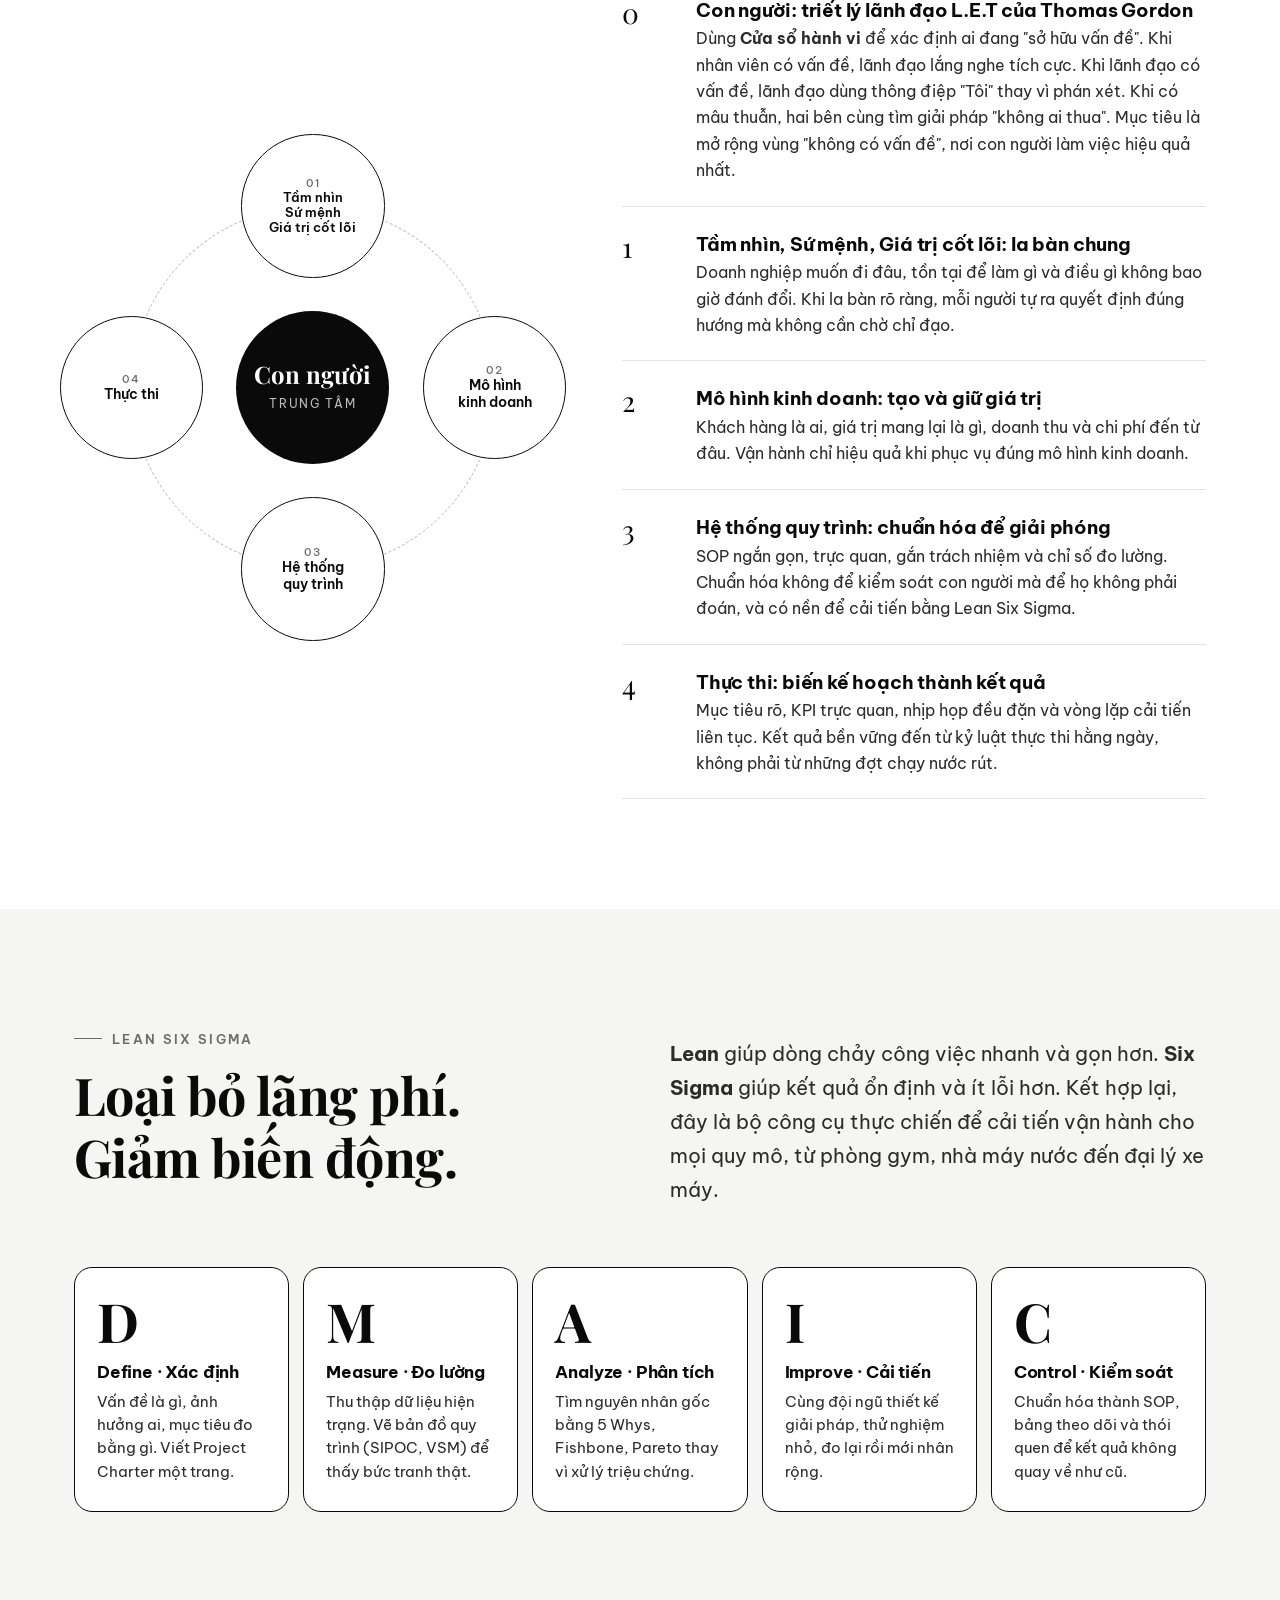
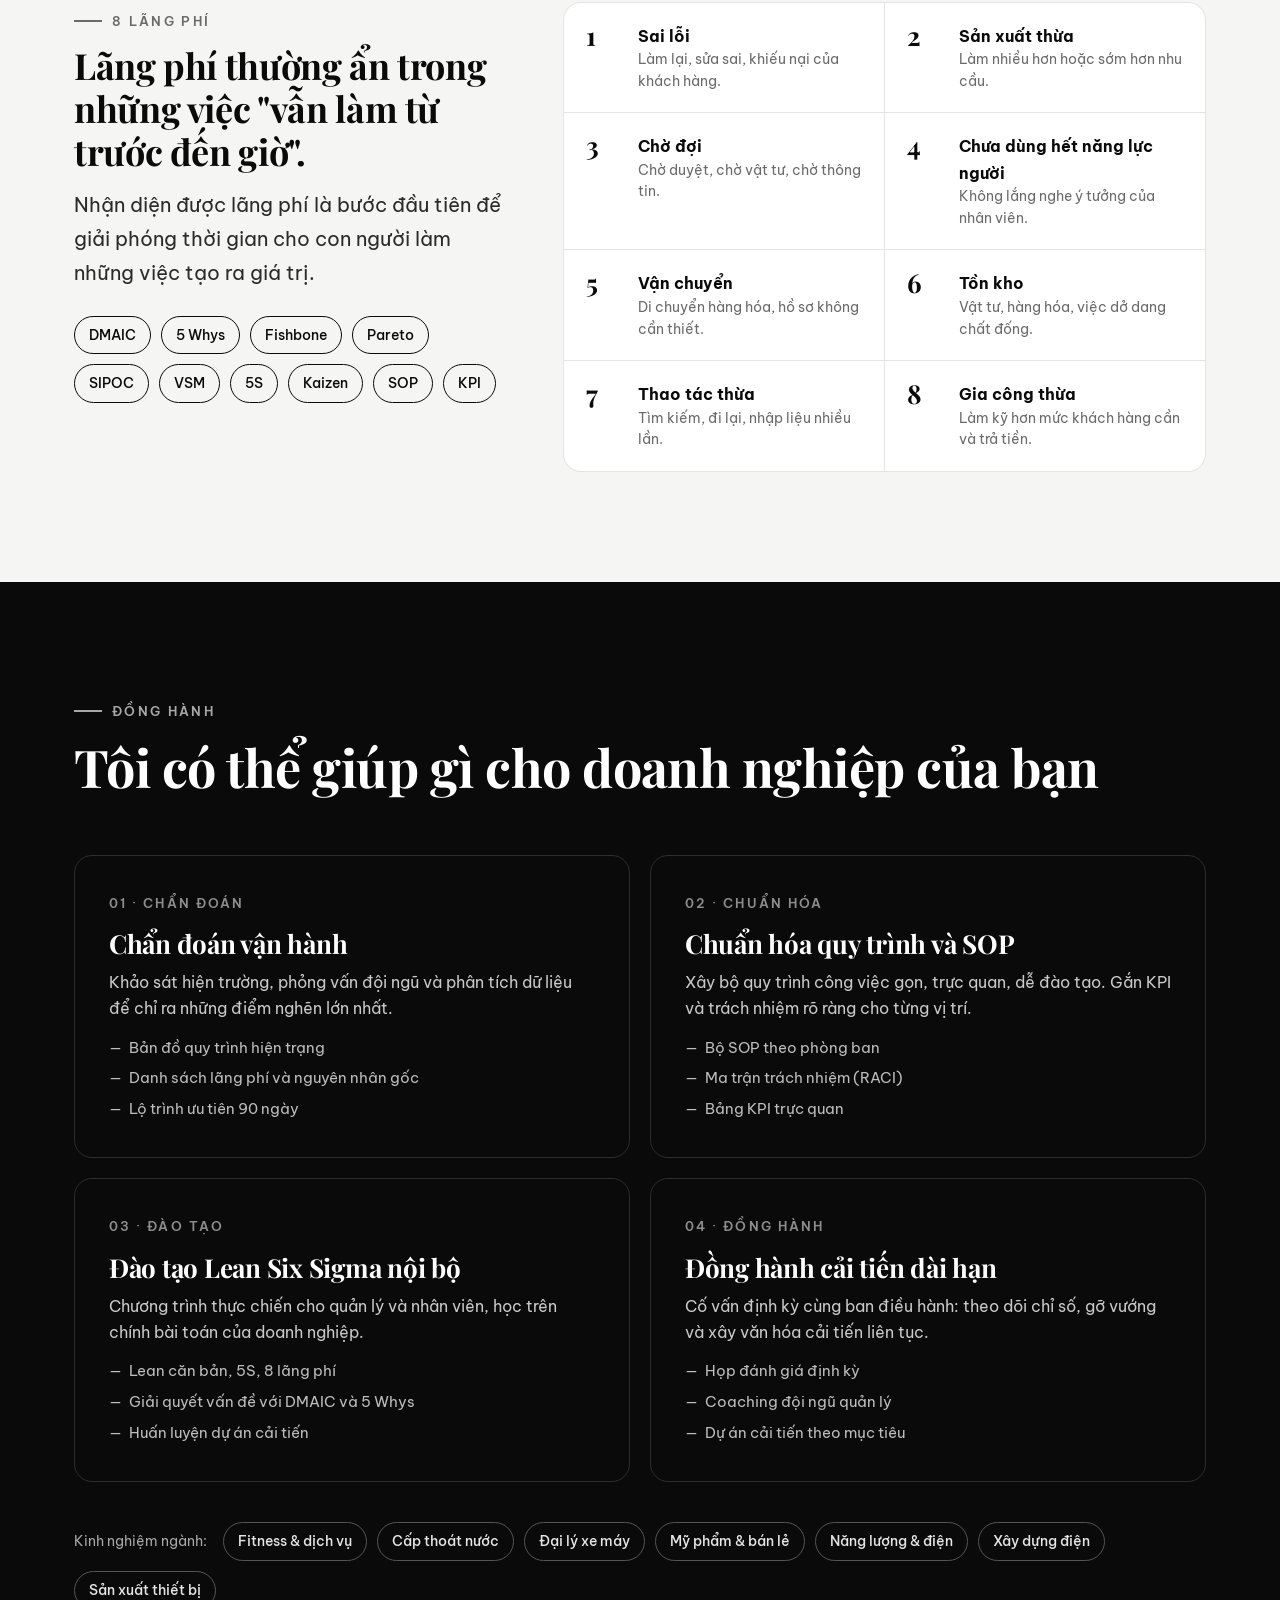
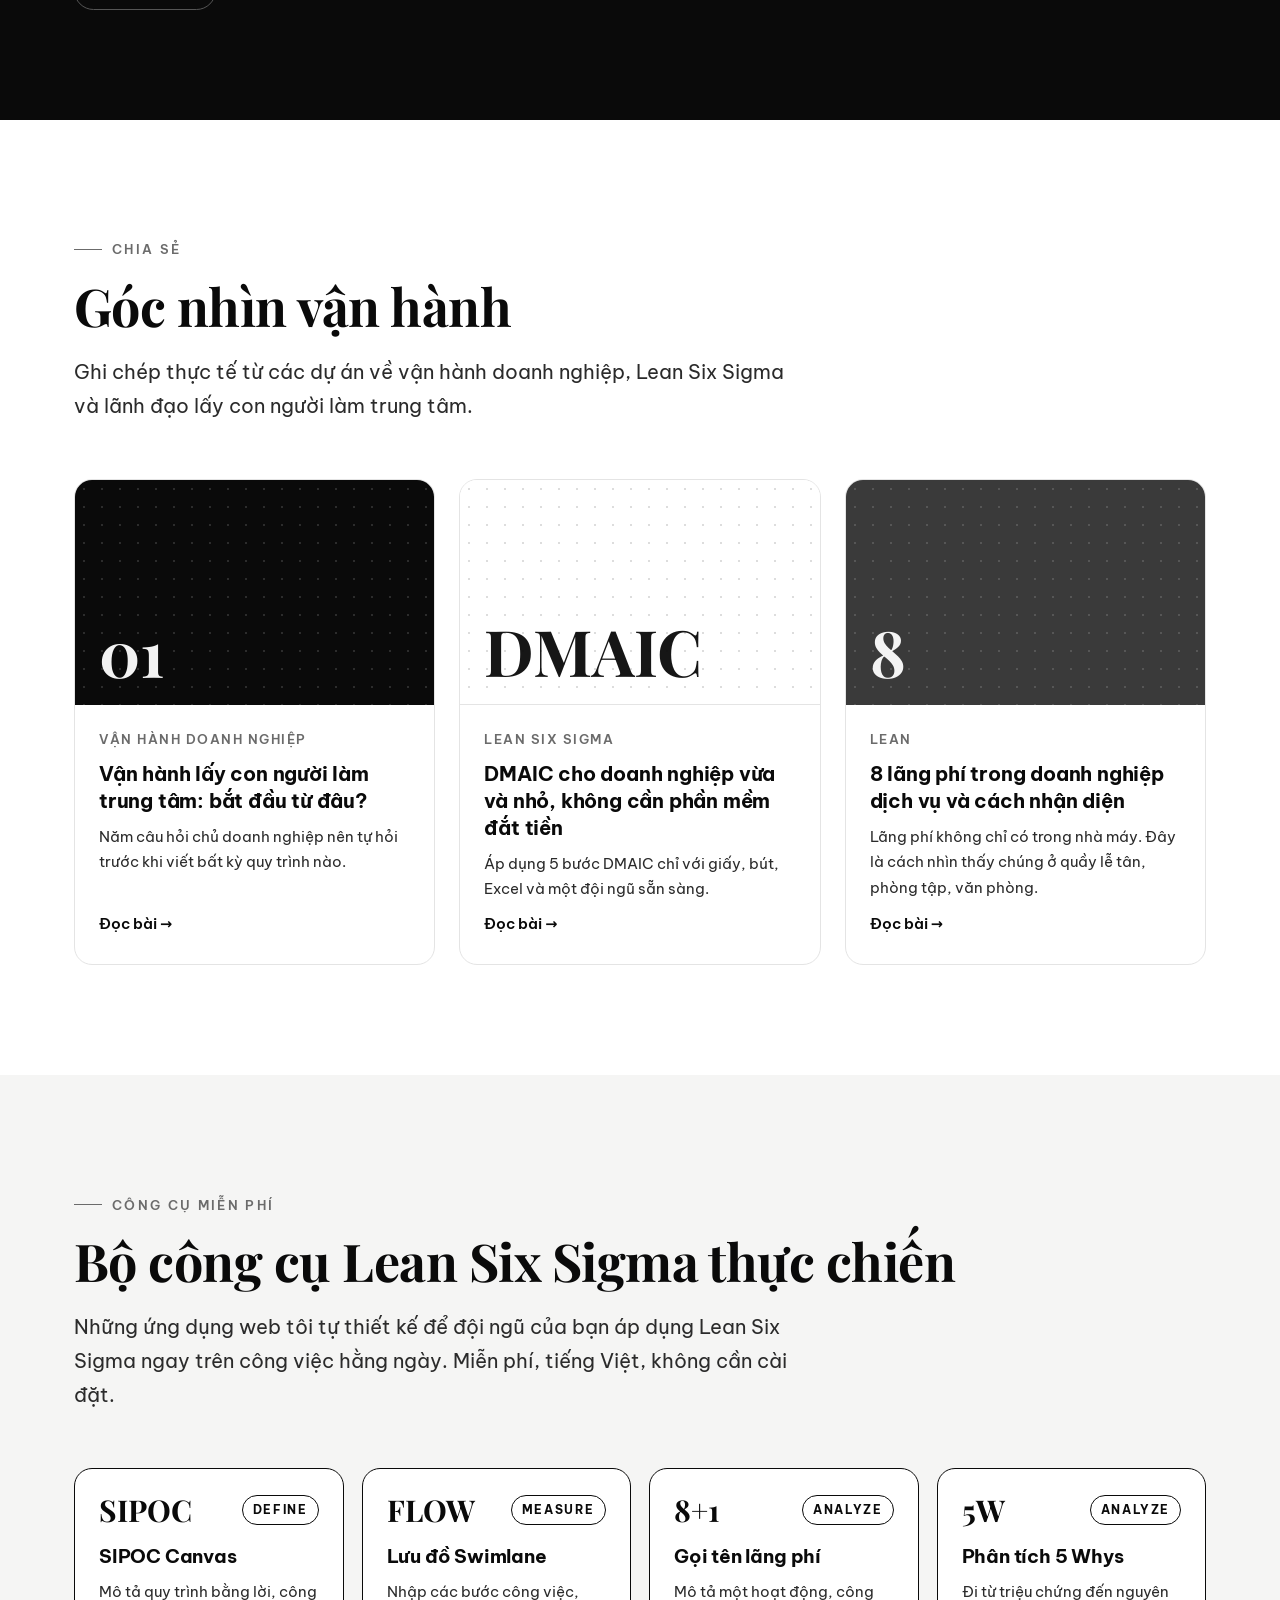
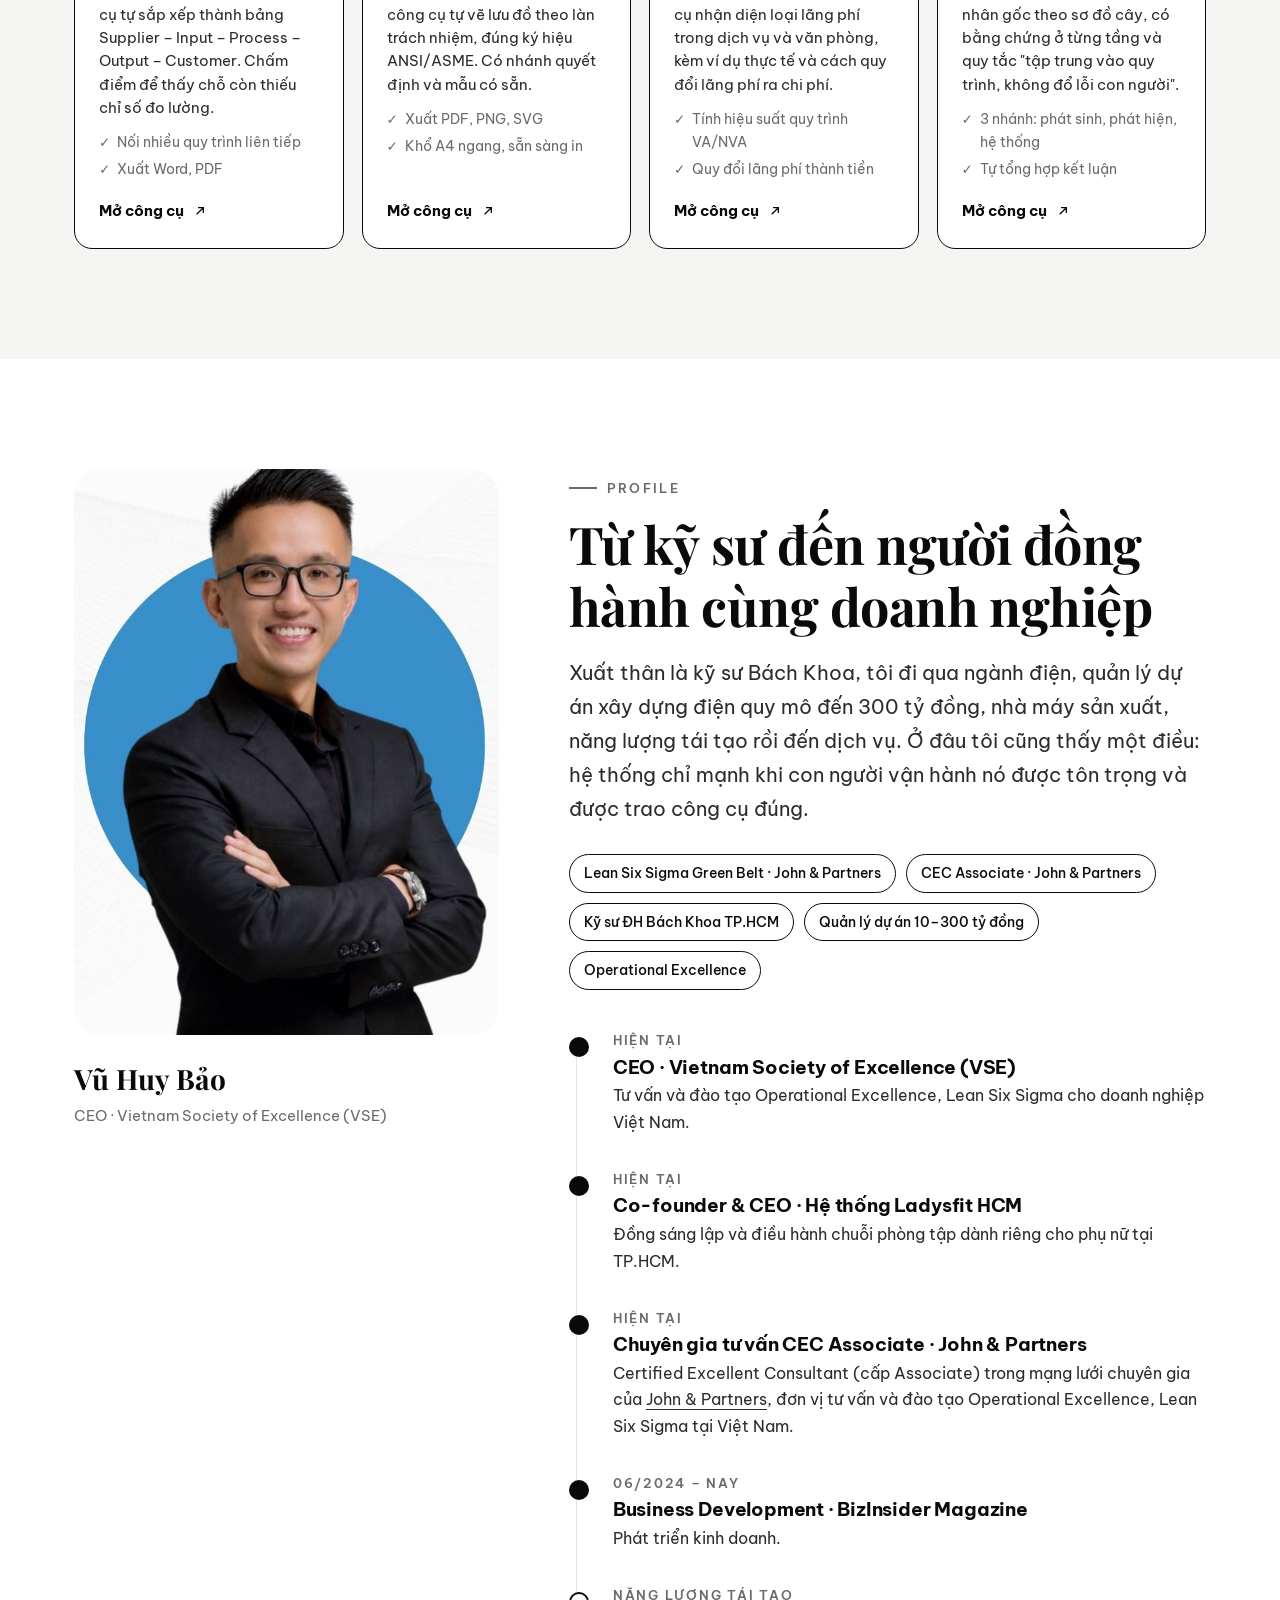
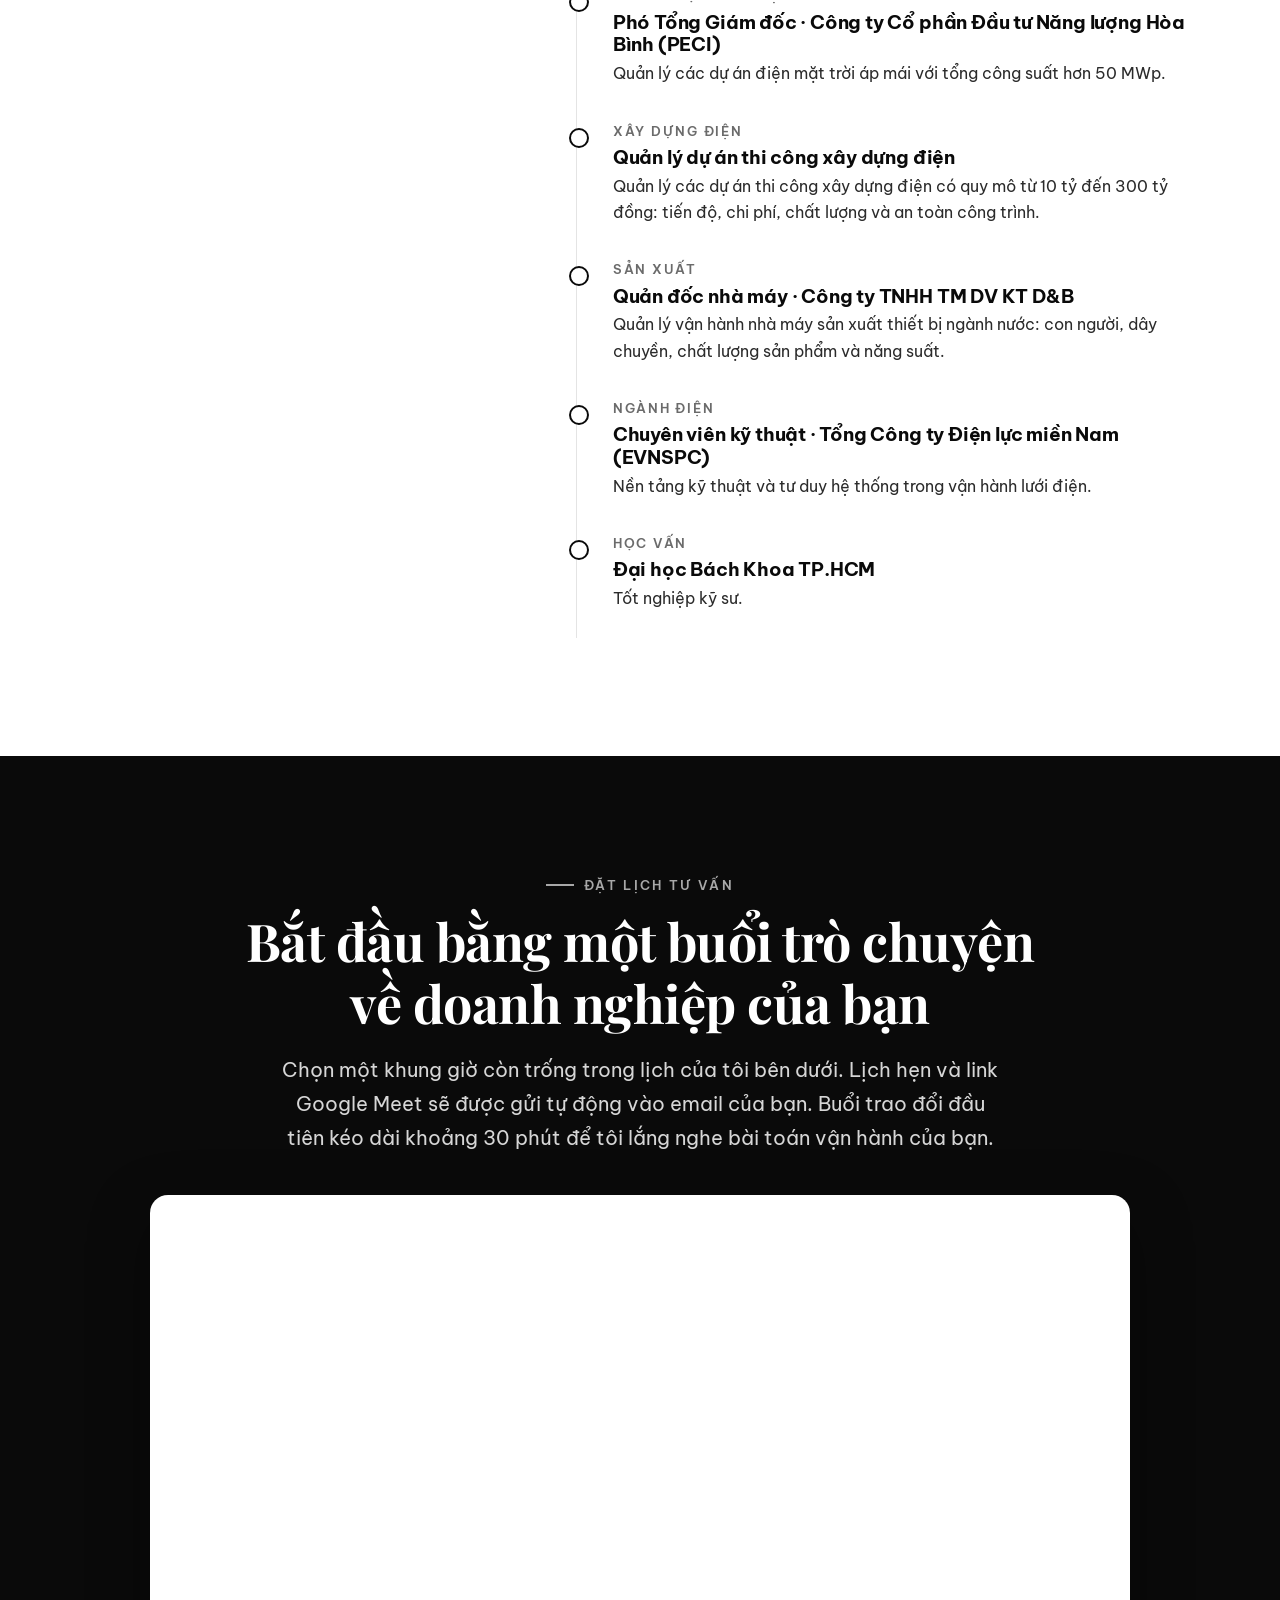
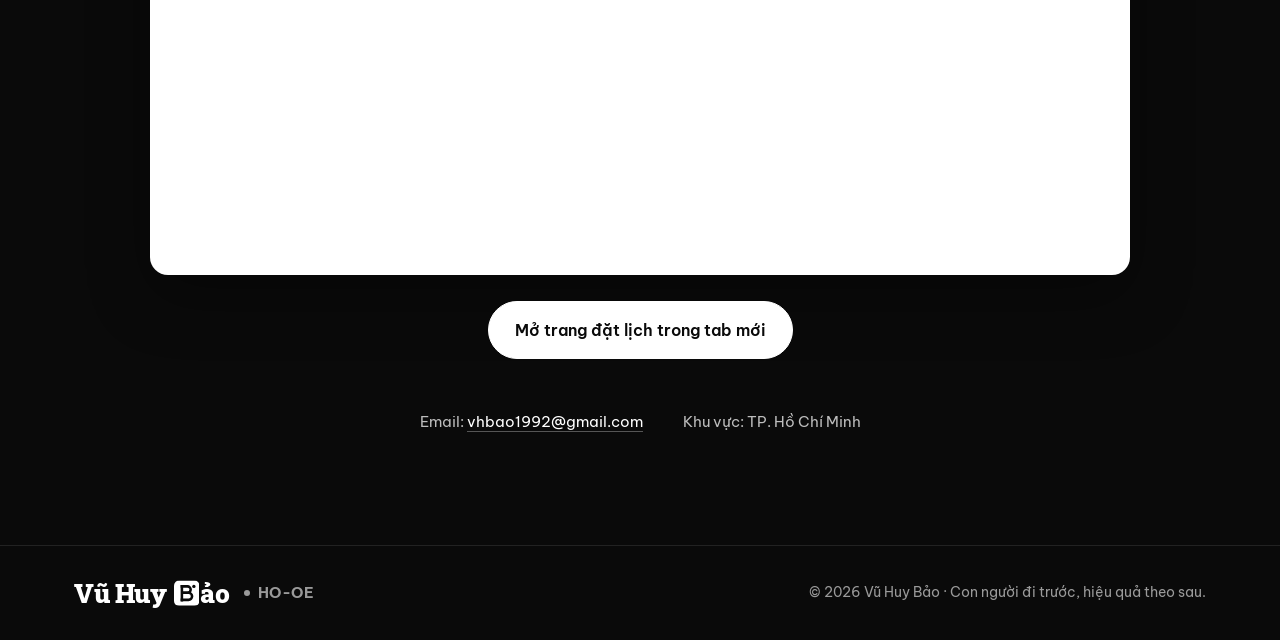
==== commit 0e1cb6ea: "Add files via upload" ====
--- a/index.html
+++ b/index.html
@@ -233,7 +233,7 @@
     </div>
     <div class="industries reveal">
       <span class="label">Kinh nghiệm ngành:</span>
-      <span class="chip">Fitness &amp; dịch vụ</span><span class="chip">Cấp thoát nước</span><span class="chip">Đại lý xe máy</span><span class="chip">Mỹ phẩm &amp; bán lẻ</span><span class="chip">Năng lượng &amp; điện</span><span class="chip">Xây dựng điện</span><span class="chip">Startup &amp; nền tảng số</span><span class="chip">Sản xuất thiết bị</span>
+      <span class="chip">Fitness &amp; dịch vụ</span><span class="chip">Cấp thoát nước</span><span class="chip">Đại lý xe máy</span><span class="chip">Mỹ phẩm &amp; bán lẻ</span><span class="chip">Năng lượng &amp; điện</span><span class="chip">Xây dựng điện</span><span class="chip">Sản xuất thiết bị</span>
     </div>
   </div>
 </section>
@@ -323,8 +323,7 @@
         <li class="now reveal"><div class="when">Hiện tại</div><h3>CEO · Vietnam Society of Excellence (VSE)</h3><p>Tư vấn và đào tạo Operational Excellence, Lean Six Sigma cho doanh nghiệp Việt Nam.</p></li>
         <li class="now reveal"><div class="when">Hiện tại</div><h3>Co-founder &amp; CEO · Hệ thống Ladysfit HCM</h3><p>Đồng sáng lập và điều hành chuỗi phòng tập dành riêng cho phụ nữ tại TP.HCM.</p></li>
         <li class="now reveal"><div class="when">Hiện tại</div><h3>Chuyên gia tư vấn CEC Associate · John &amp; Partners</h3><p>Certified Excellent Consultant (cấp Associate) trong mạng lưới chuyên gia của <a href="https://john-partners.com/" target="_blank" rel="noopener">John &amp; Partners</a>, đơn vị tư vấn và đào tạo Operational Excellence, Lean Six Sigma tại Việt Nam.</p></li>
-        <li class="now reveal"><div class="when">06/2024 – nay</div><h3>Business Development Manager · BizInsider Magazine</h3><p>Phát triển kinh doanh và phát triển đội ngũ lãnh đạo.</p></li>
-        <li class="now reveal"><div class="when">Tư vấn chiến lược</div><h3>Nền tảng chợcho · Ứng dụng cho tặng đồ</h3><p>Tư vấn chiến lược cho chợcho, ứng dụng cho và nhận đồ qua video ngắn: xây dựng Tầm nhìn – Sứ mệnh – Giá trị cốt lõi (VMC), mô hình kinh doanh (Business Model Canvas) và chiến lược gọi vốn.</p></li>
+        <li class="now reveal"><div class="when">06/2024 – nay</div><h3>Business Development · BizInsider Magazine</h3><p>Phát triển kinh doanh.</p></li>
         <li class="reveal"><div class="when">Năng lượng tái tạo</div><h3>Phó Tổng Giám đốc · Công ty Cổ phần Đầu tư Năng lượng Hòa Bình (PECI)</h3><p>Quản lý các dự án điện mặt trời áp mái với tổng công suất hơn 50 MWp.</p></li>
         <li class="reveal"><div class="when">Xây dựng điện</div><h3>Quản lý dự án thi công xây dựng điện</h3><p>Quản lý các dự án thi công xây dựng điện có quy mô từ 10 tỷ đến 300 tỷ đồng: tiến độ, chi phí, chất lượng và an toàn công trình.</p></li>
         <li class="reveal"><div class="when">Sản xuất</div><h3>Quản đốc nhà máy · Công ty TNHH TM DV KT D&amp;B</h3><p>Quản lý vận hành nhà máy sản xuất thiết bị ngành nước: con người, dây chuyền, chất lượng sản phẩm và năng suất.</p></li>
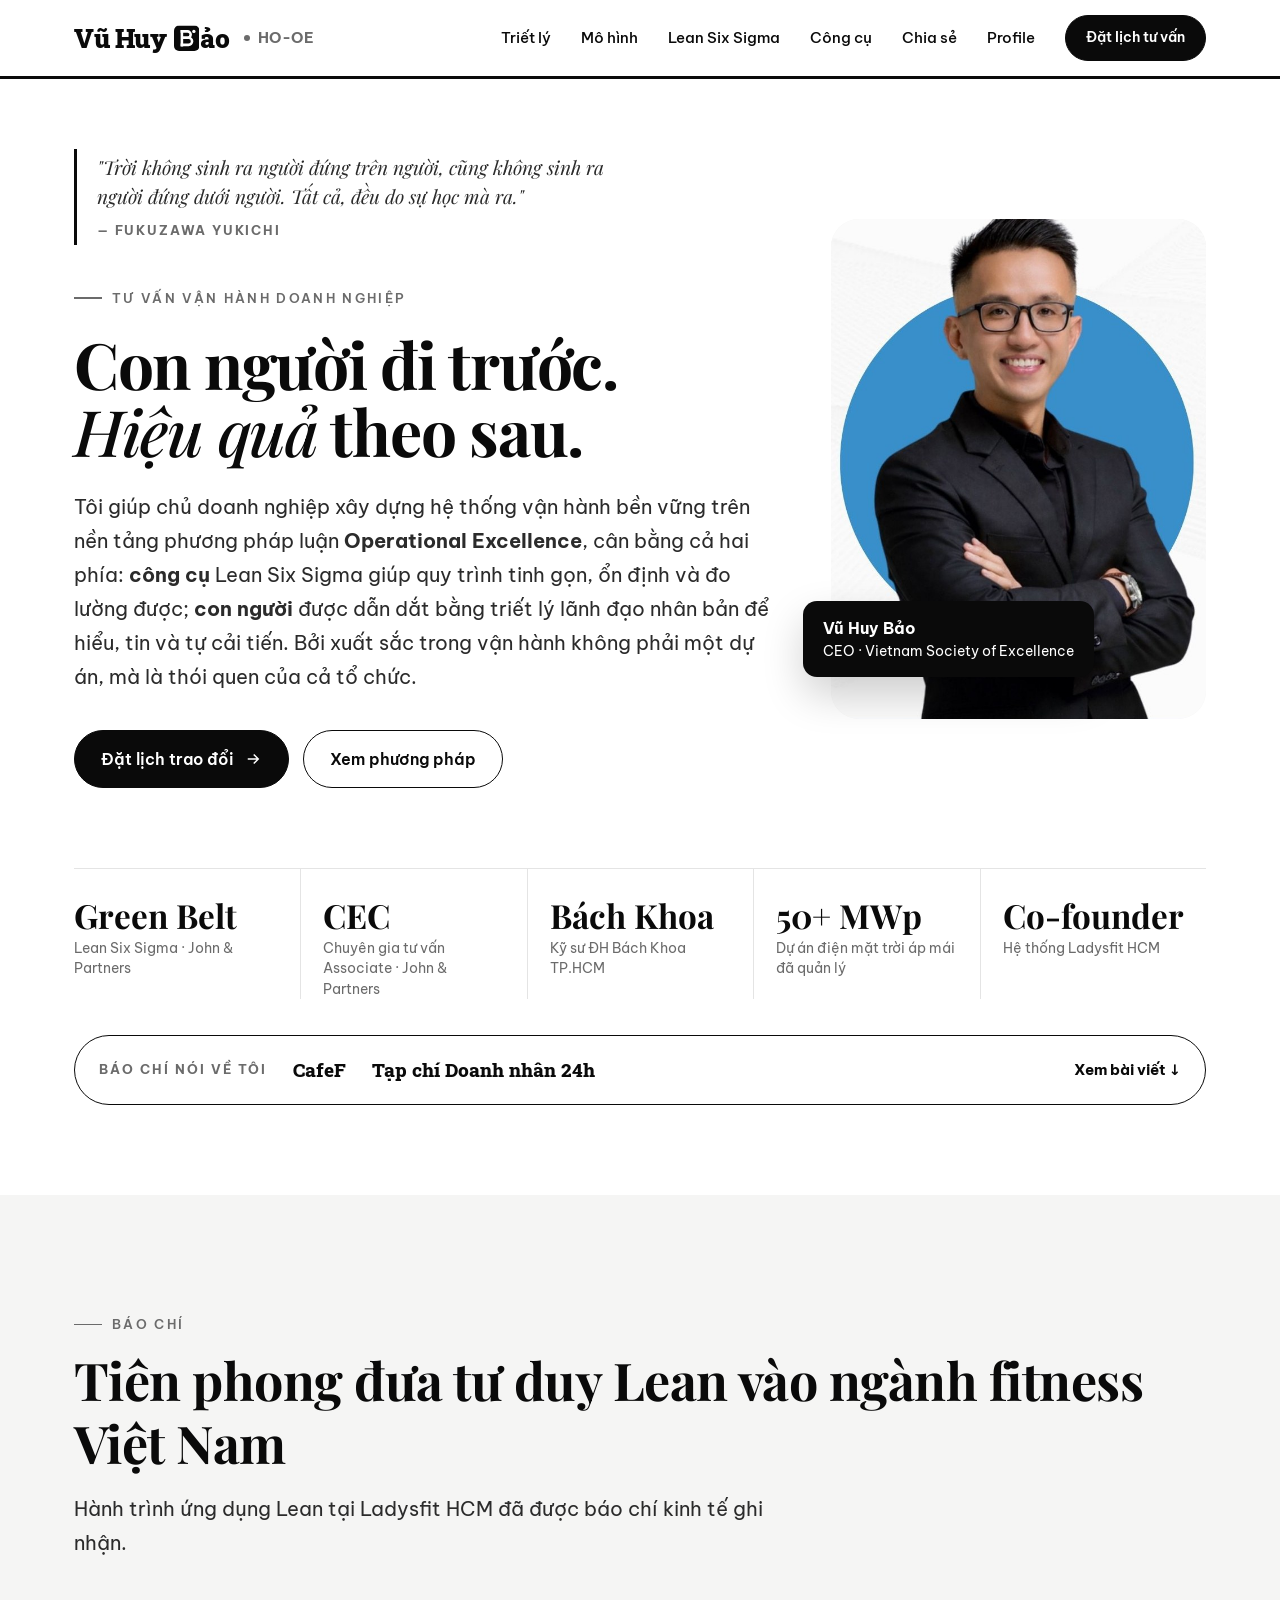
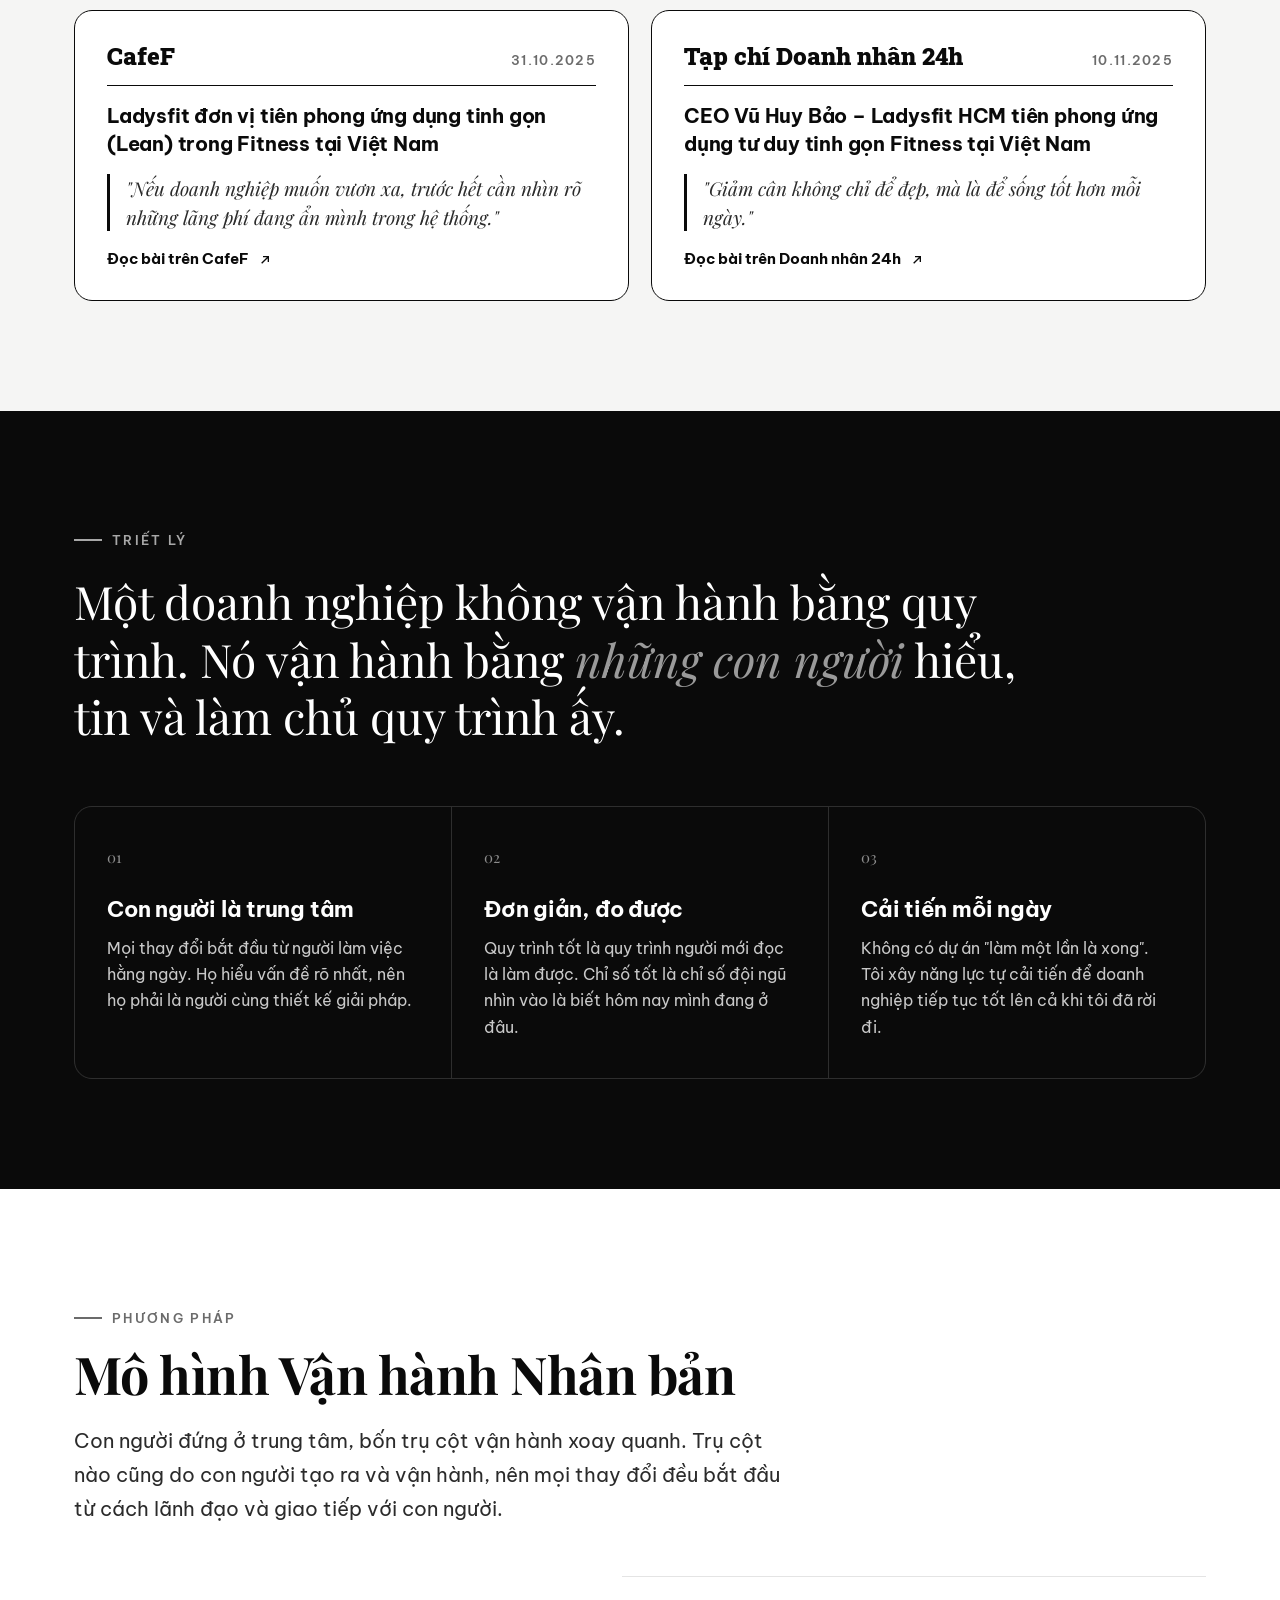
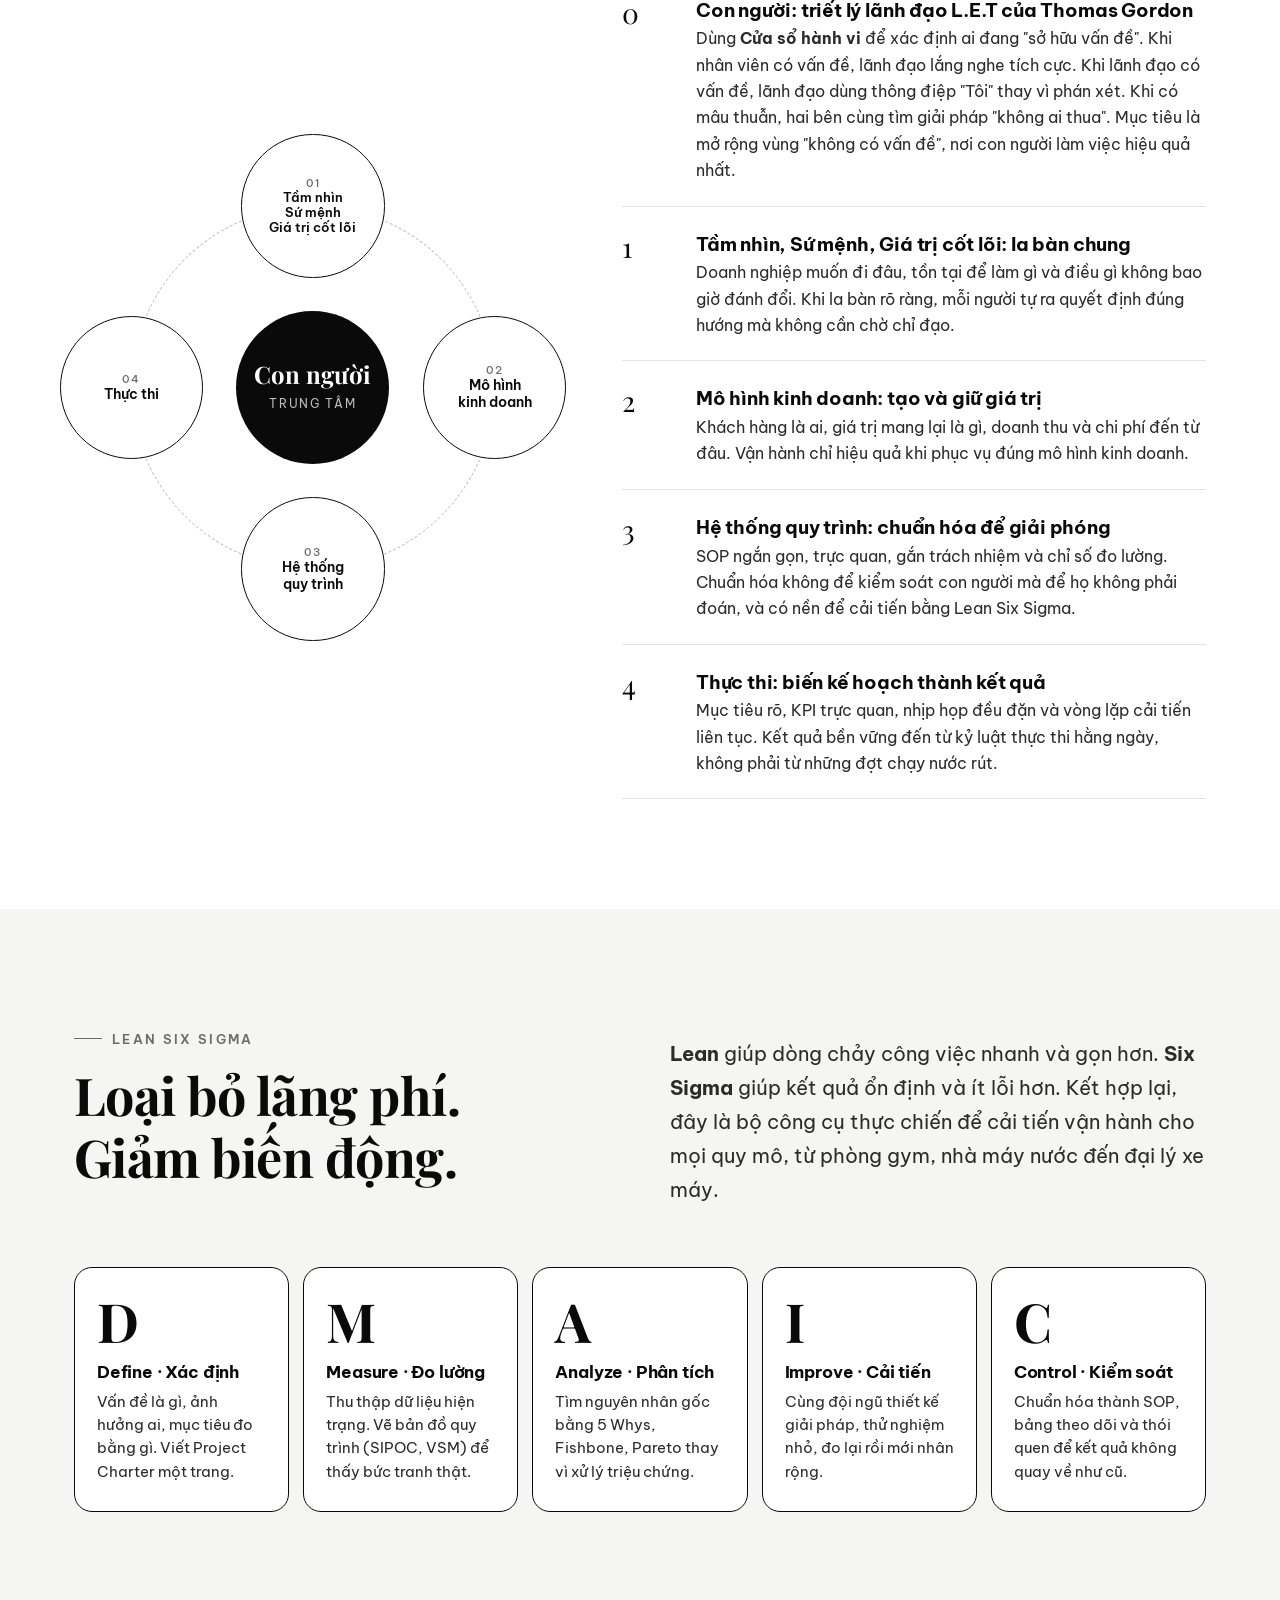
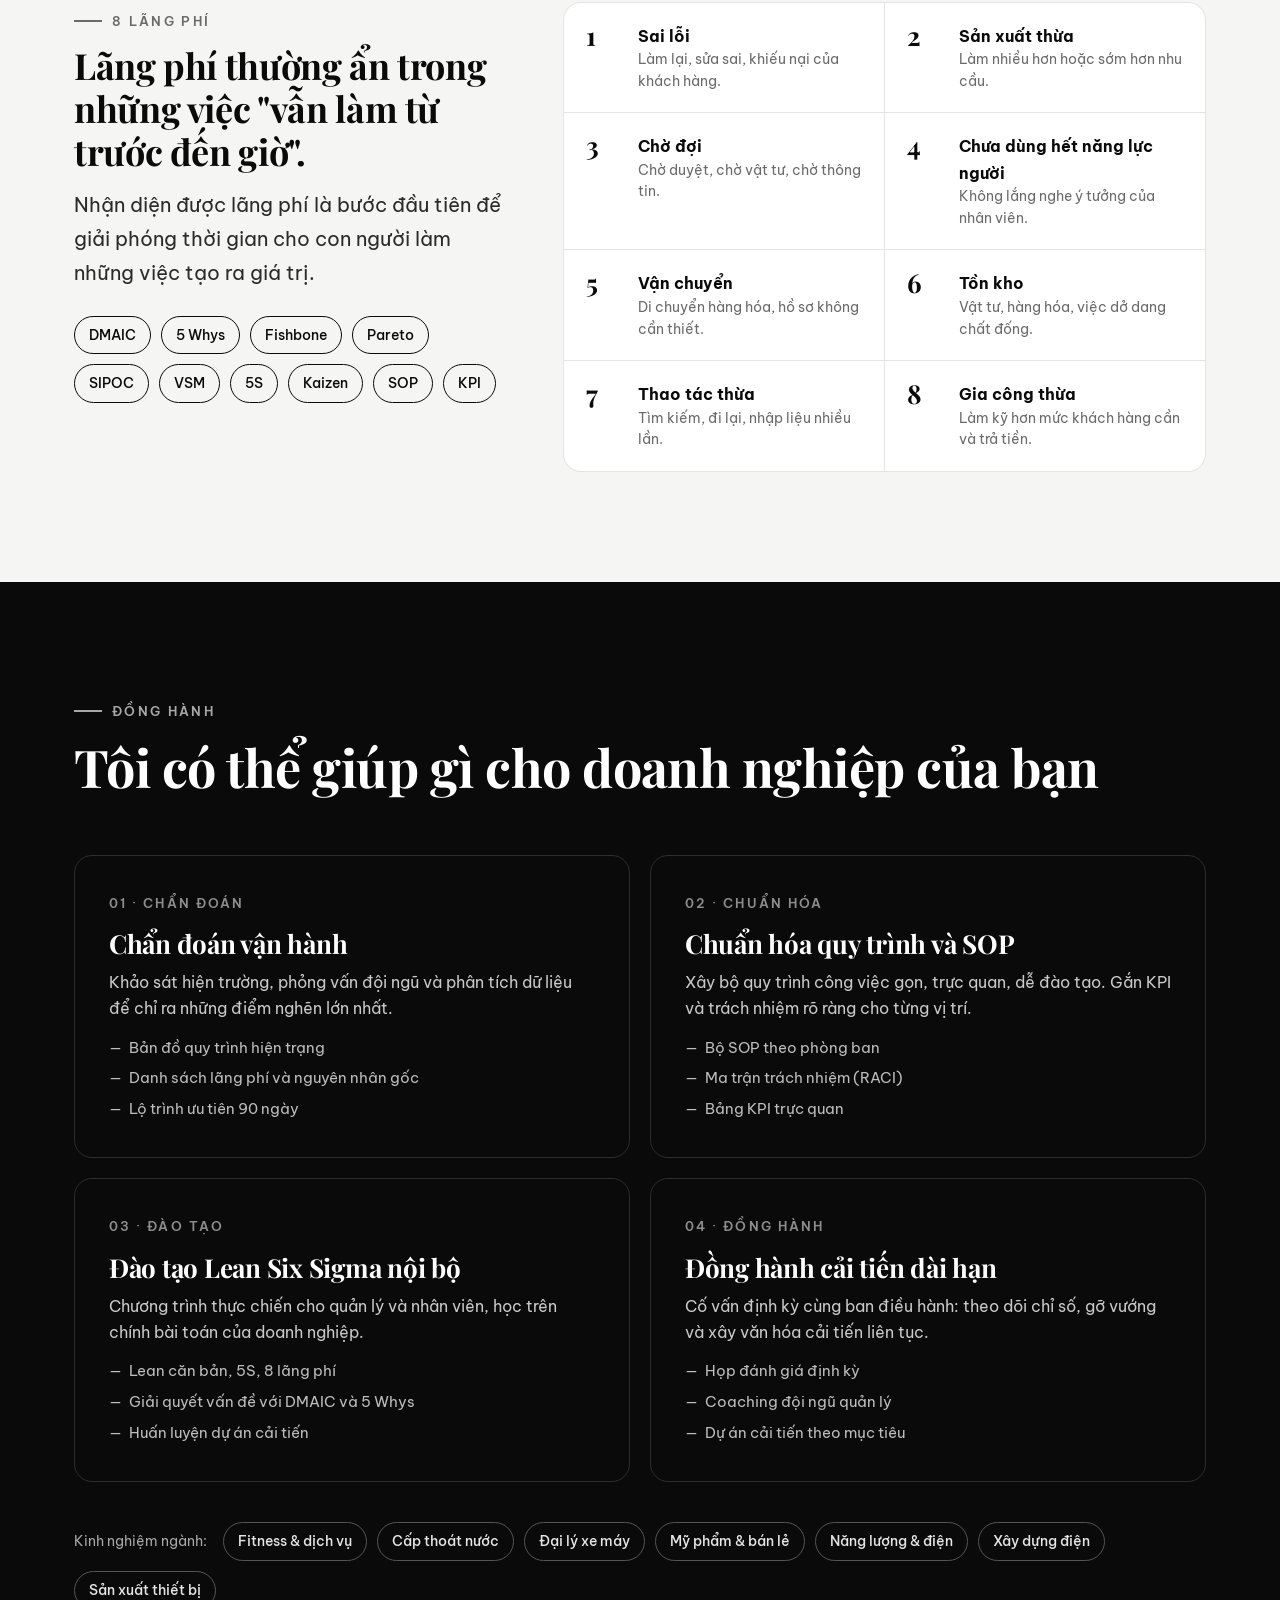
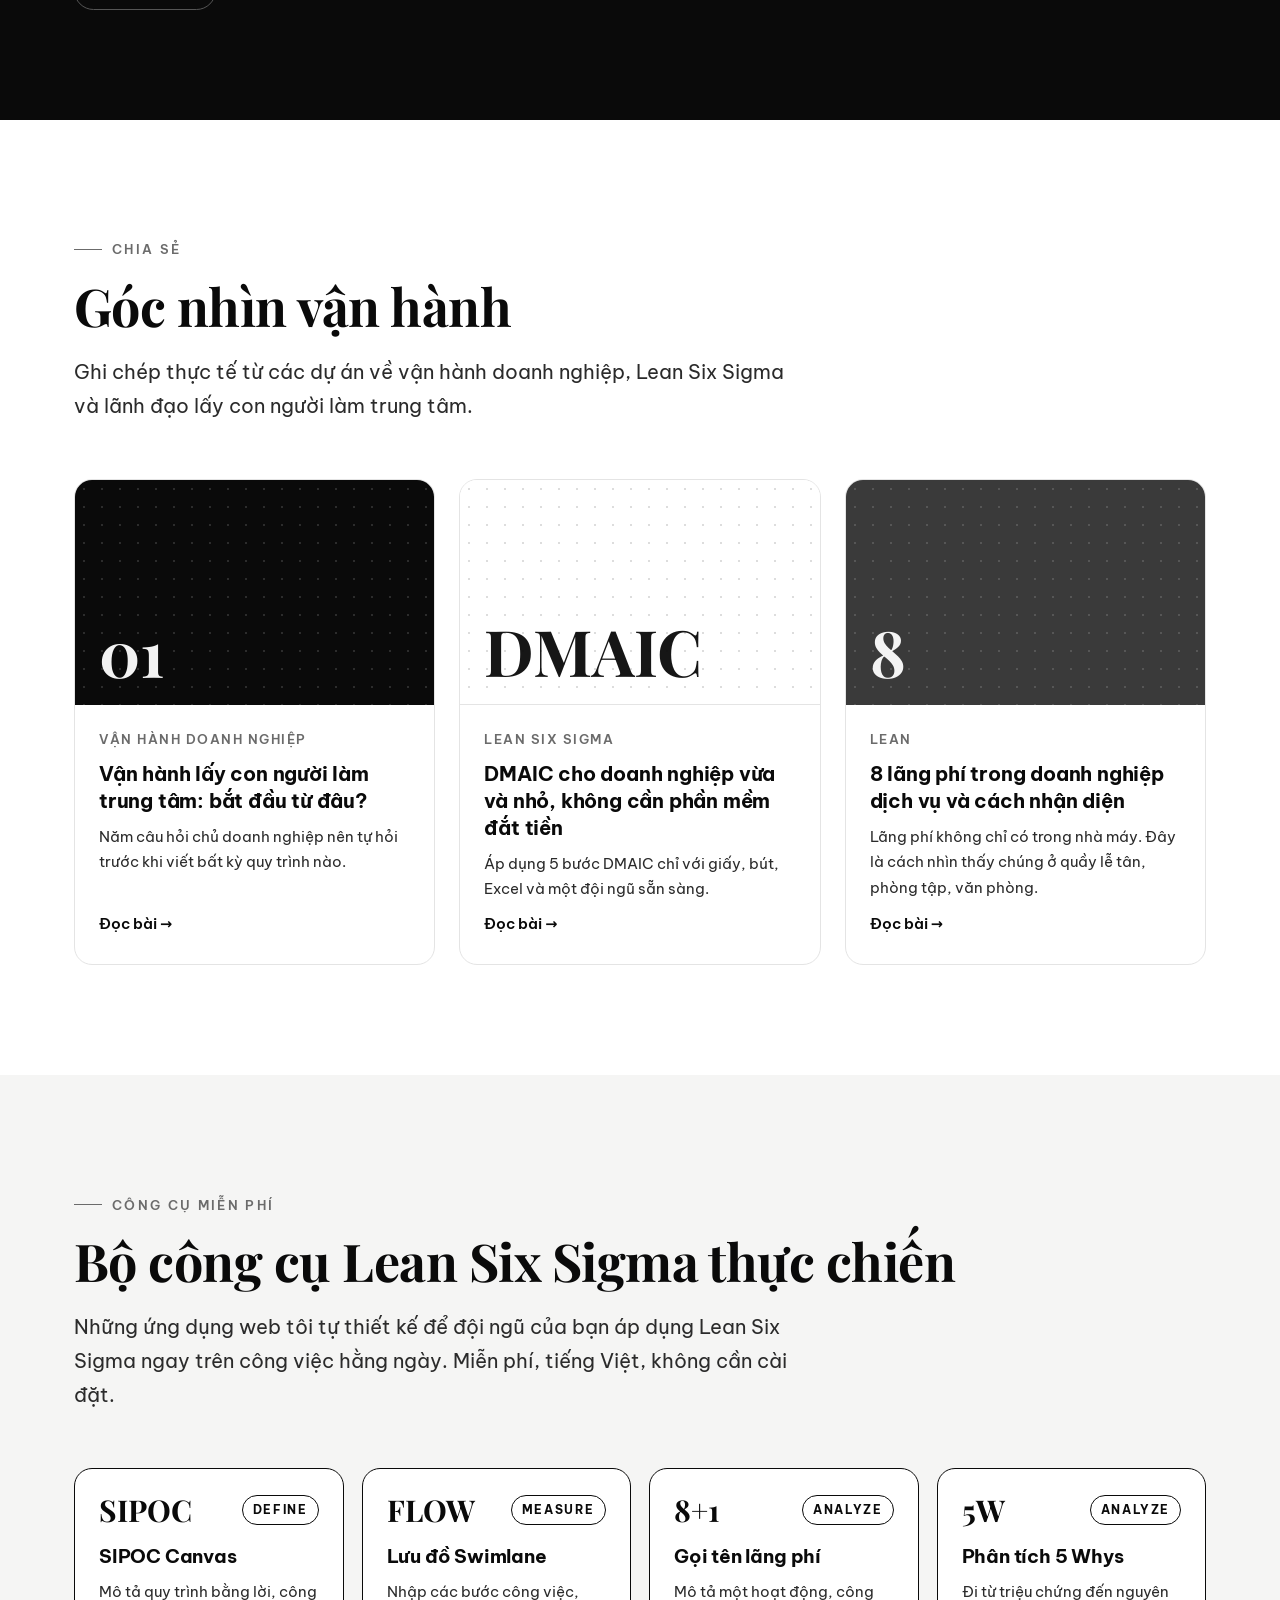
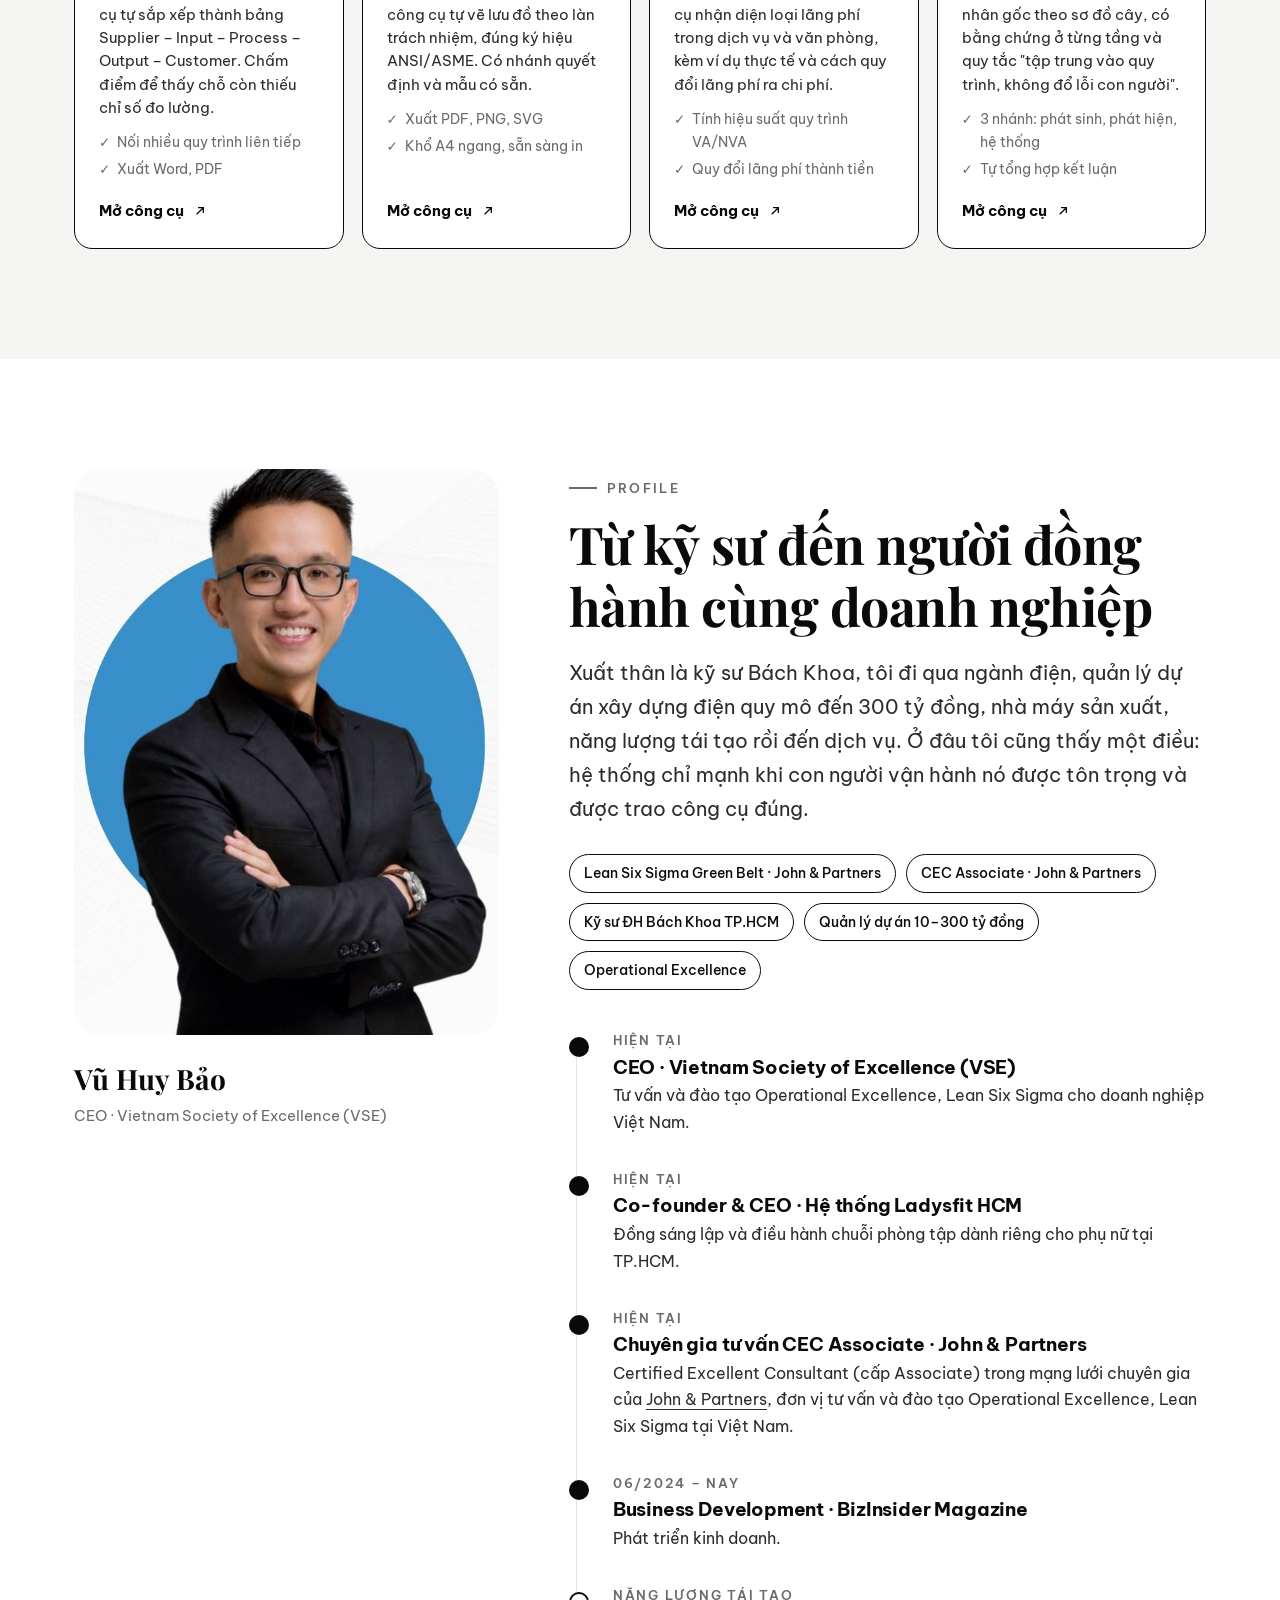
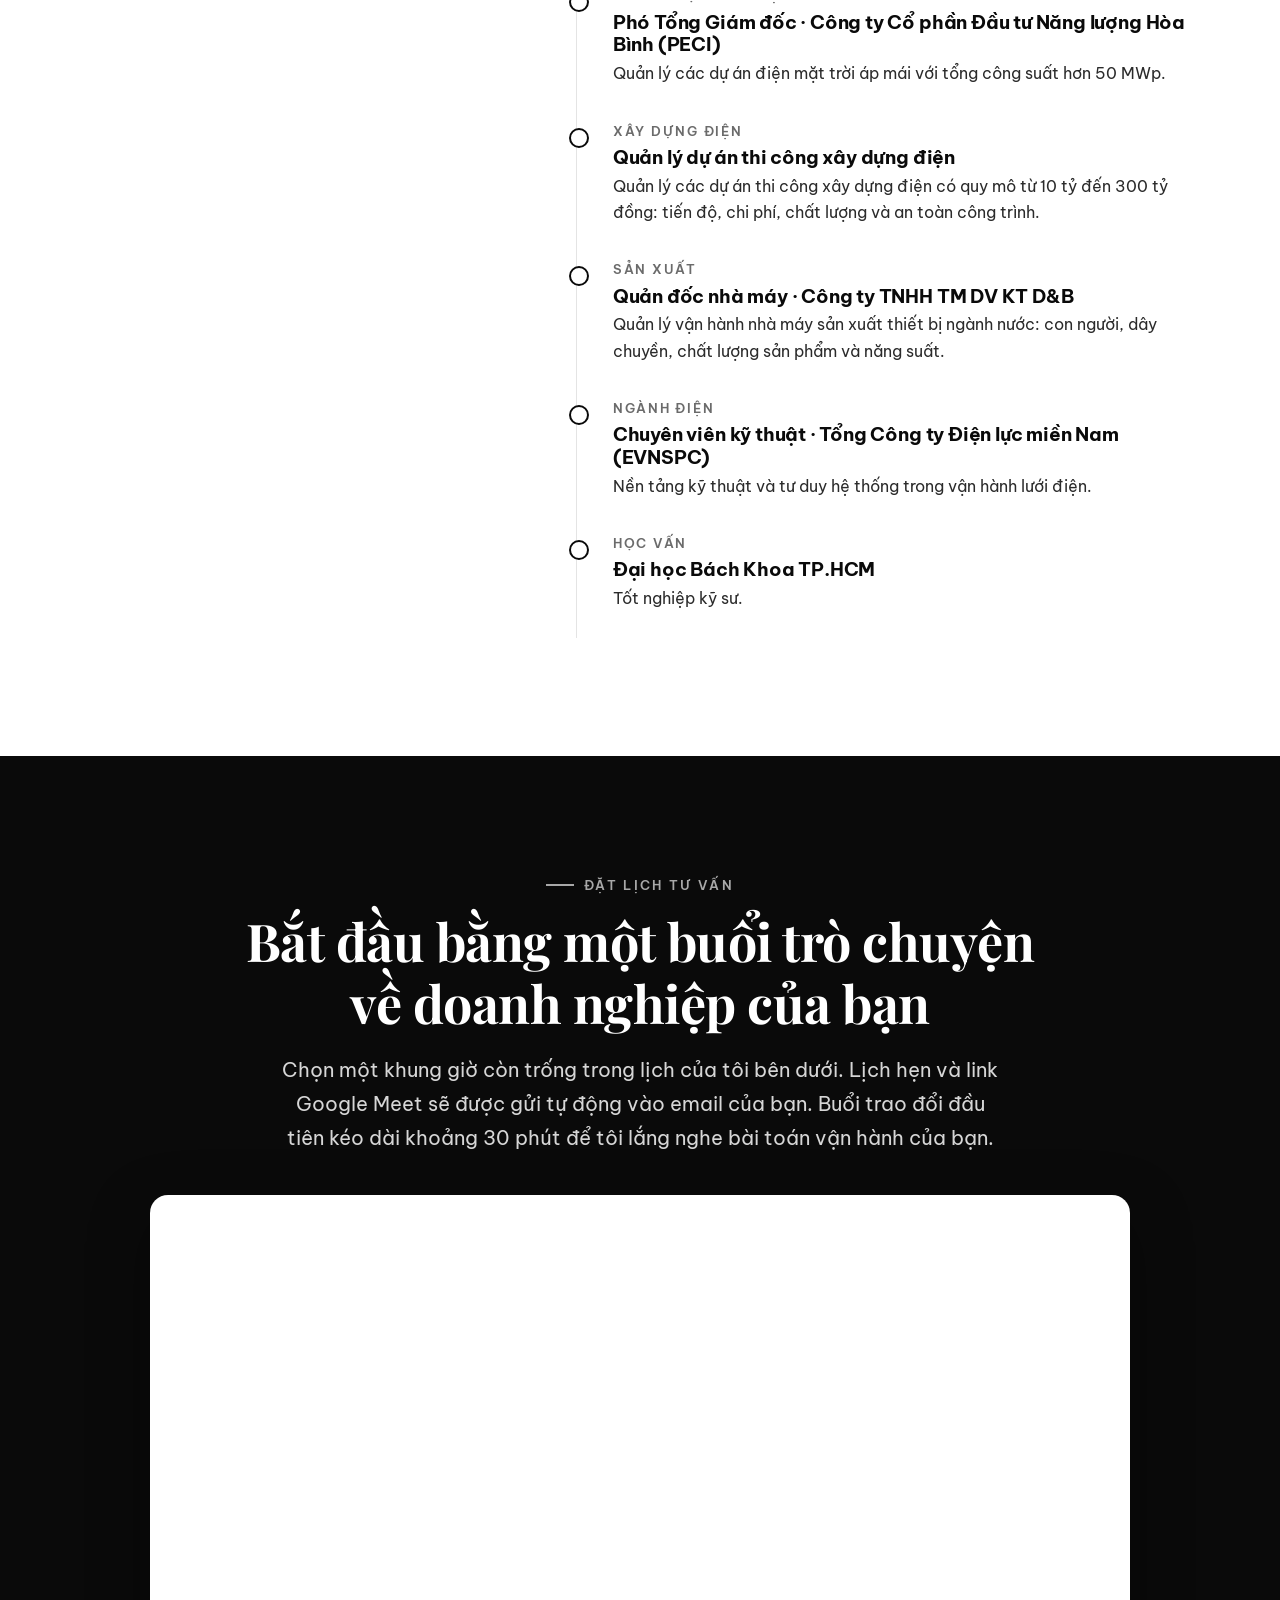
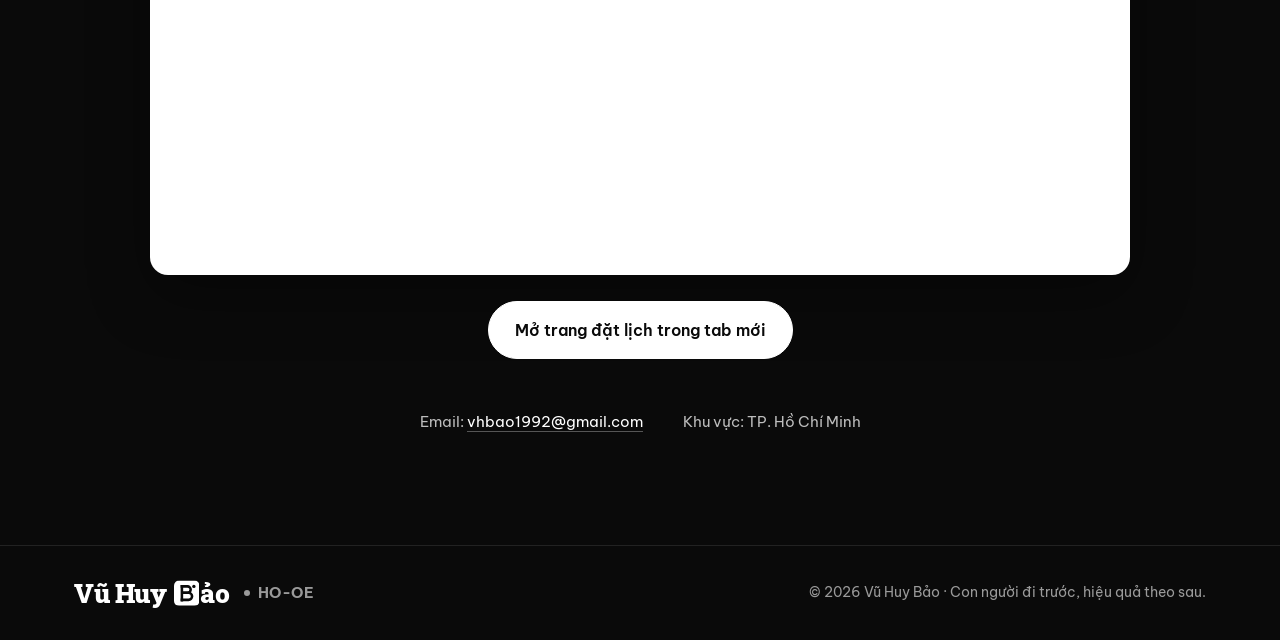
==== commit 67c815e4: "Add files via upload" ====
--- a/index.html
+++ b/index.html
@@ -65,7 +65,7 @@
       </div>
       <div class="hero-photo reveal">
         <div class="frame"><img src="assets/img/portrait.jpg" alt="Chân dung Vũ Huy Bảo" width="666" height="887"></div>
-        <div class="tag"><b>Vũ Huy Bảo</b>CEO · Vietnam Society of Excellence<br>CEC Associate · John &amp; Partners</div>
+        <div class="tag"><b>Vũ Huy Bảo</b>CEO · Vietnam Society of Excellence</div>
       </div>
     </div>
     <div class="stats reveal">
